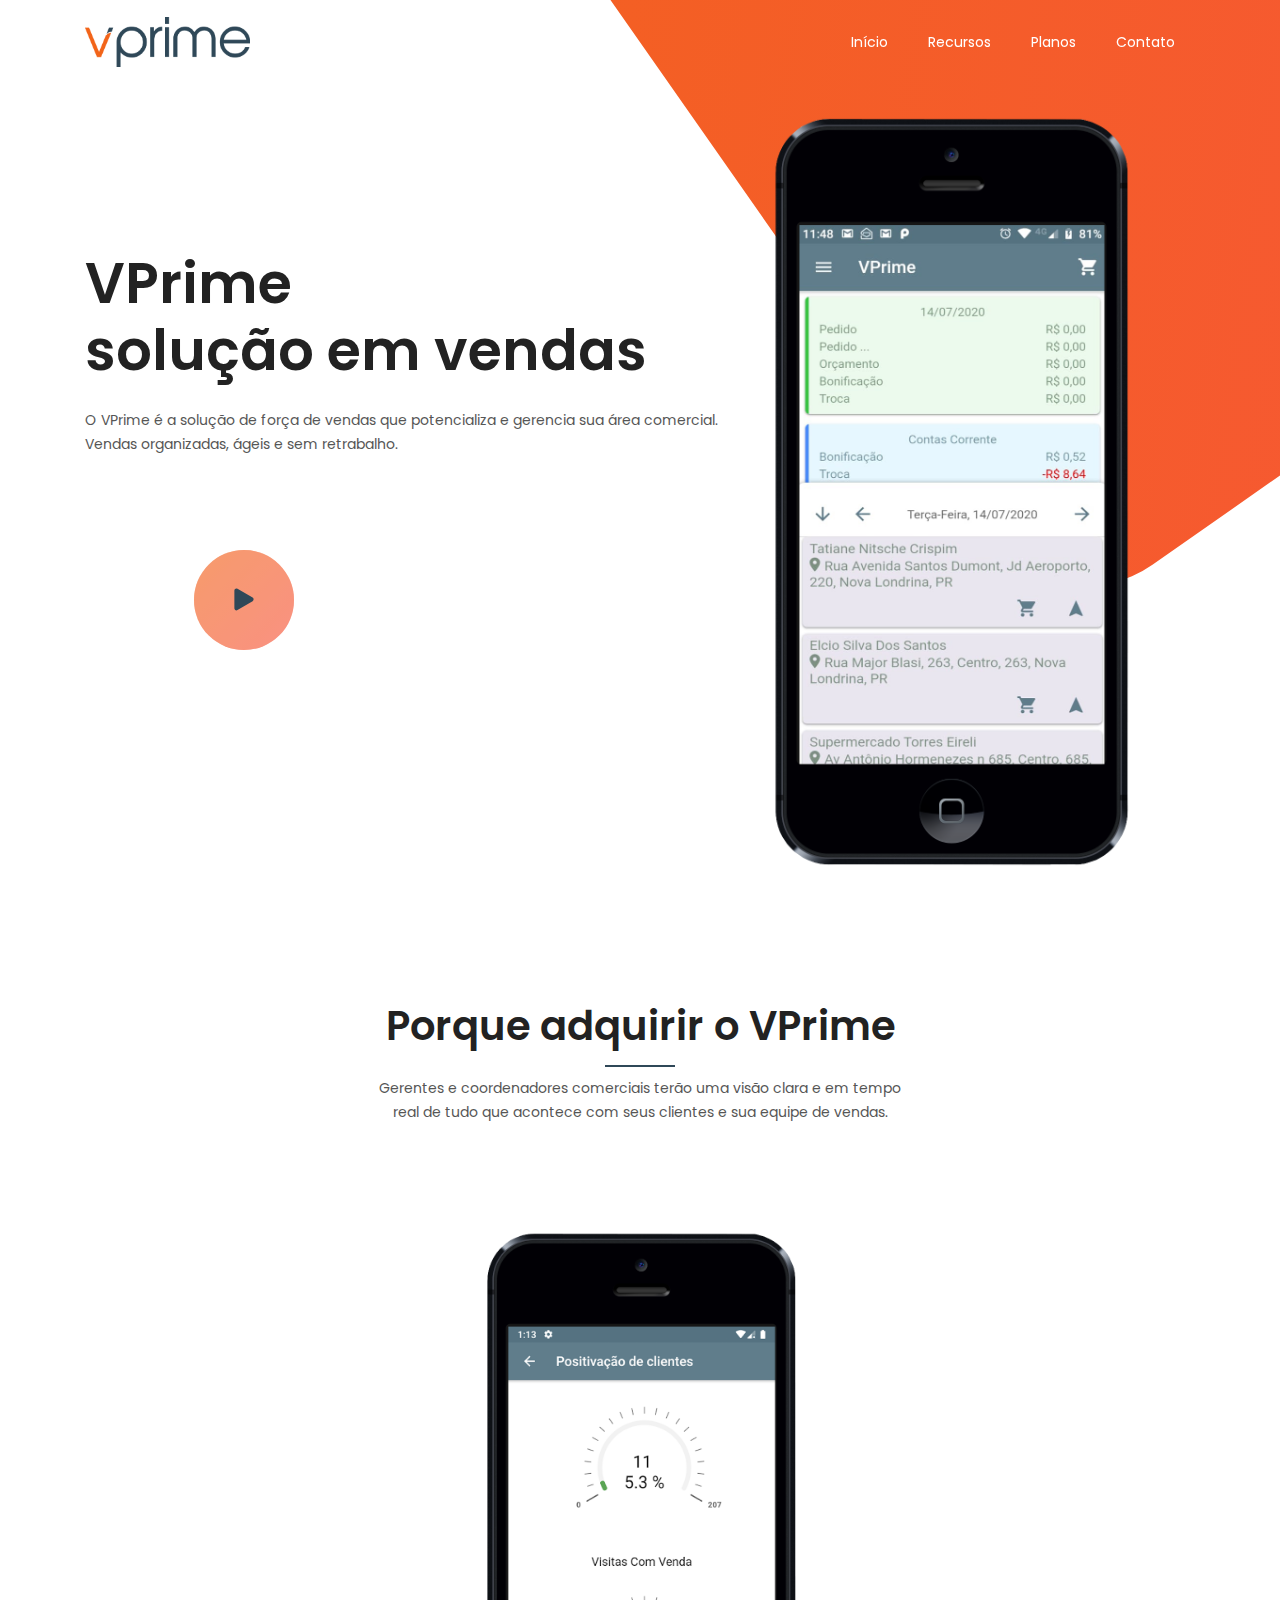
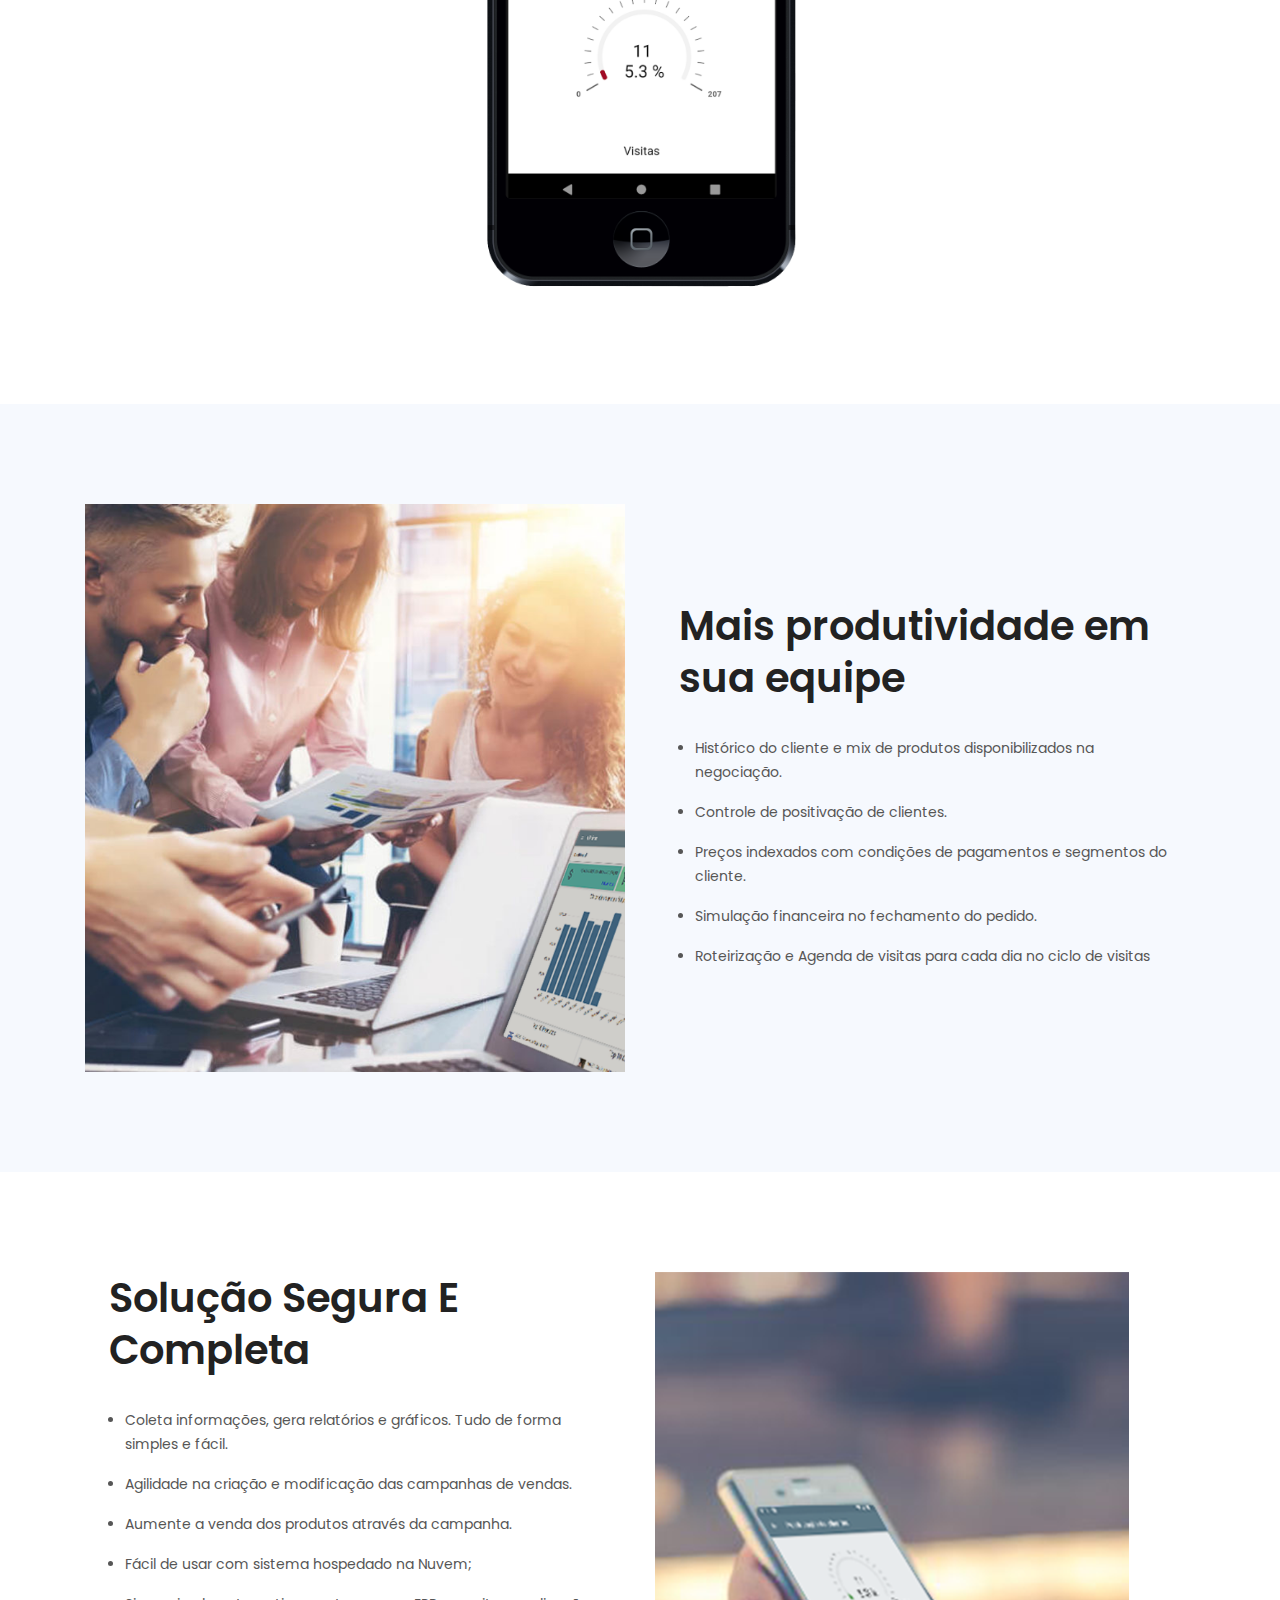
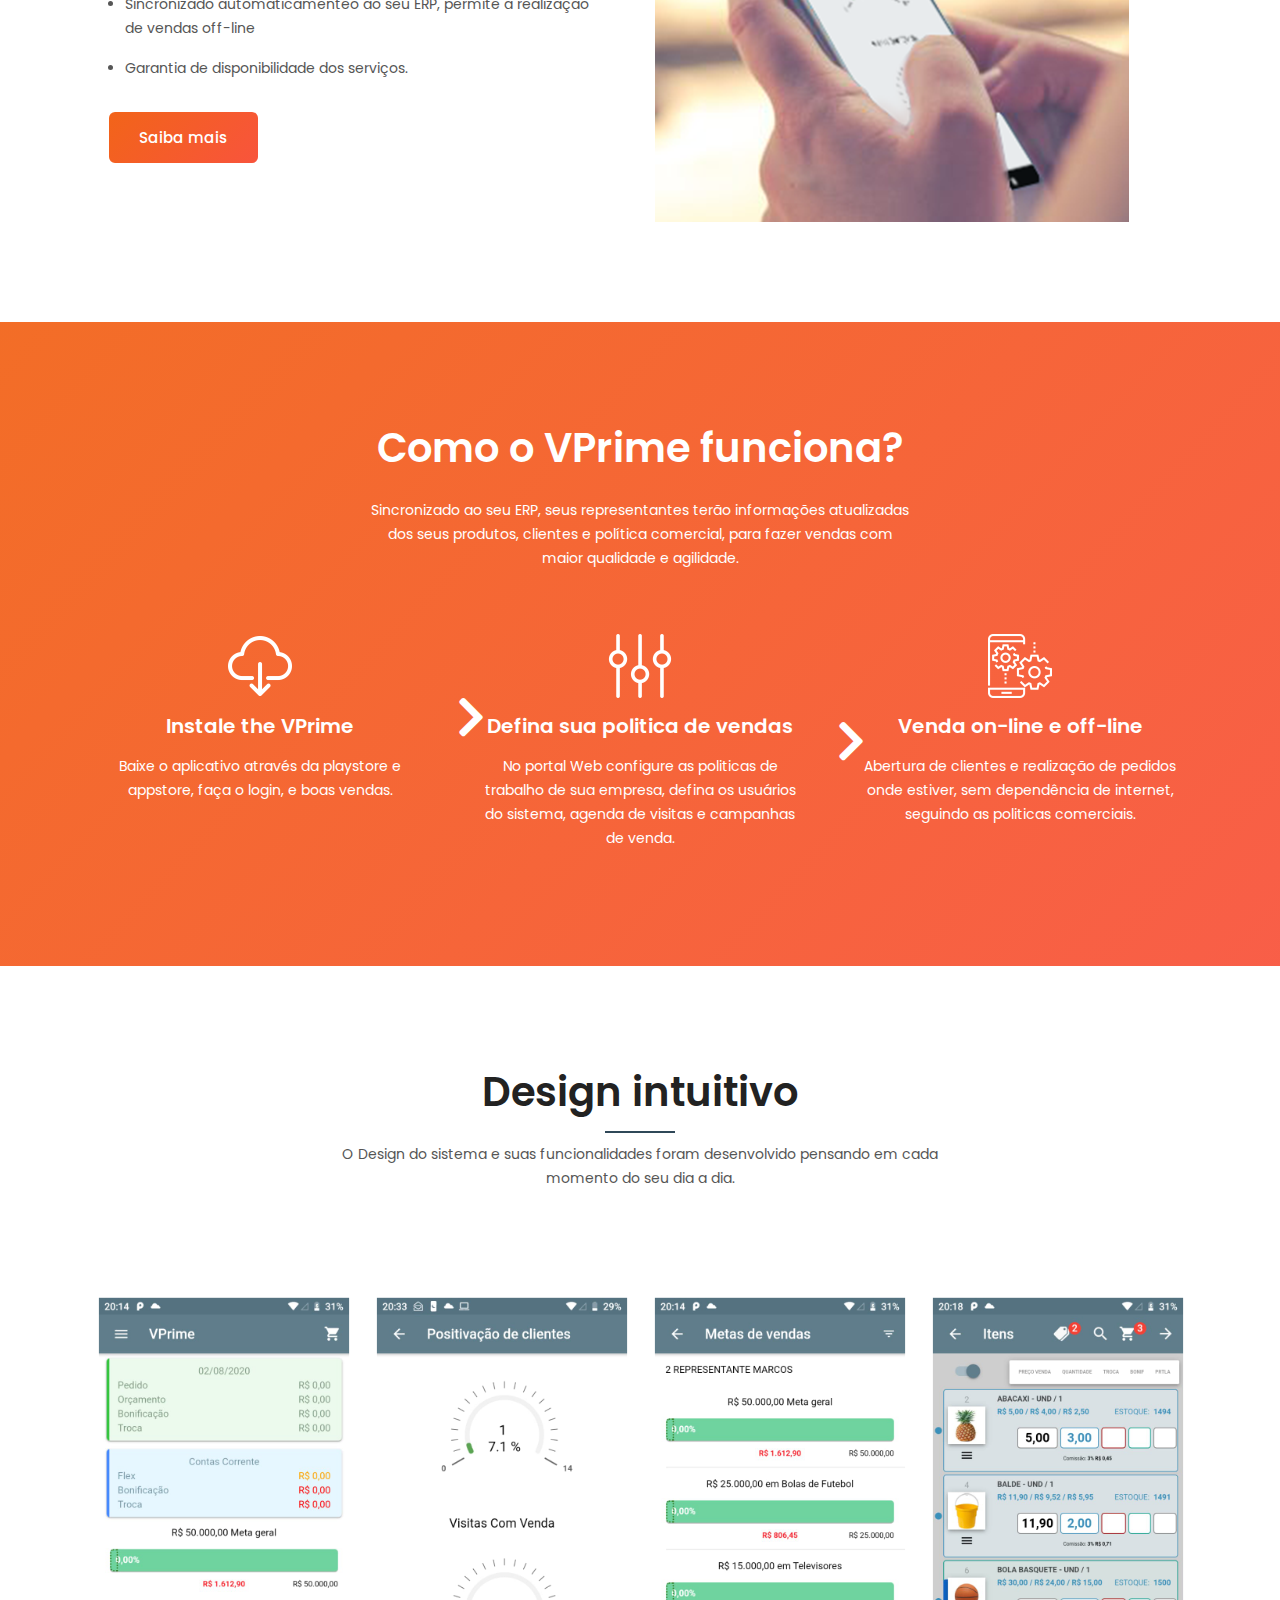
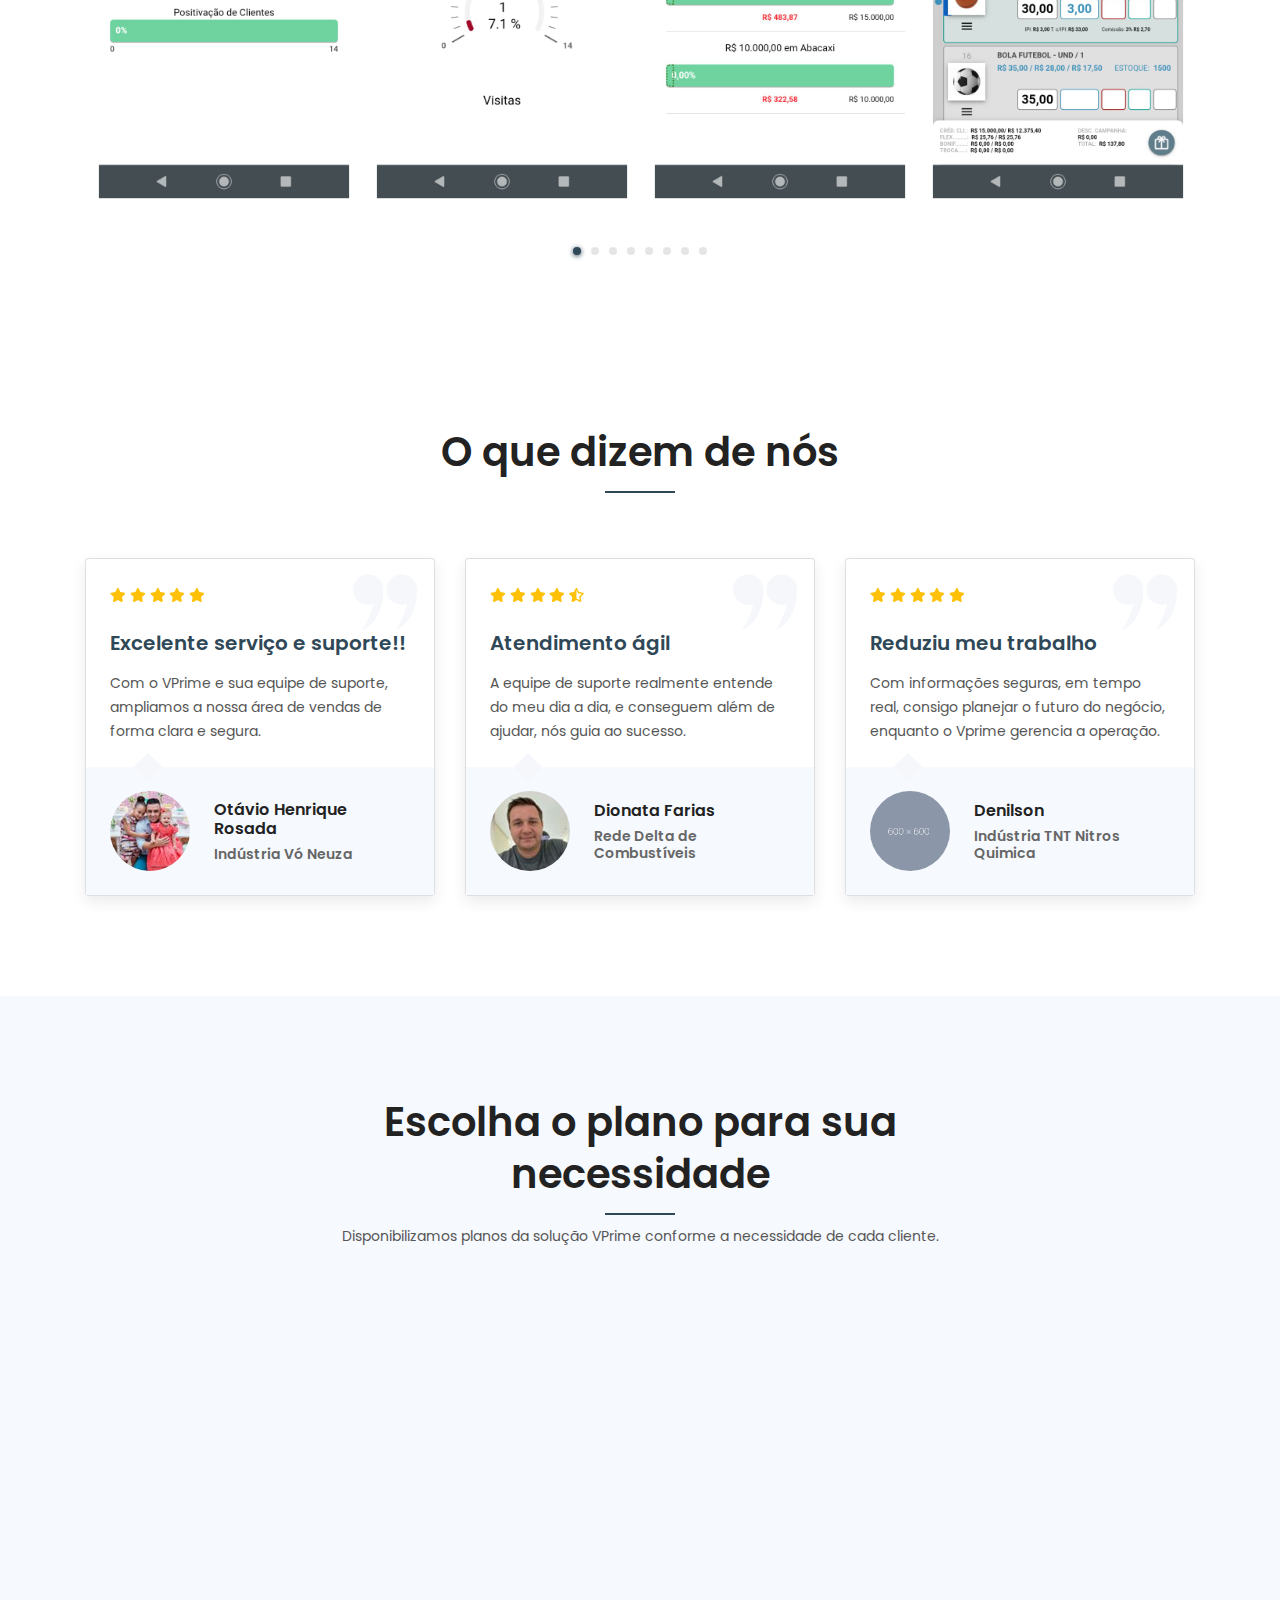
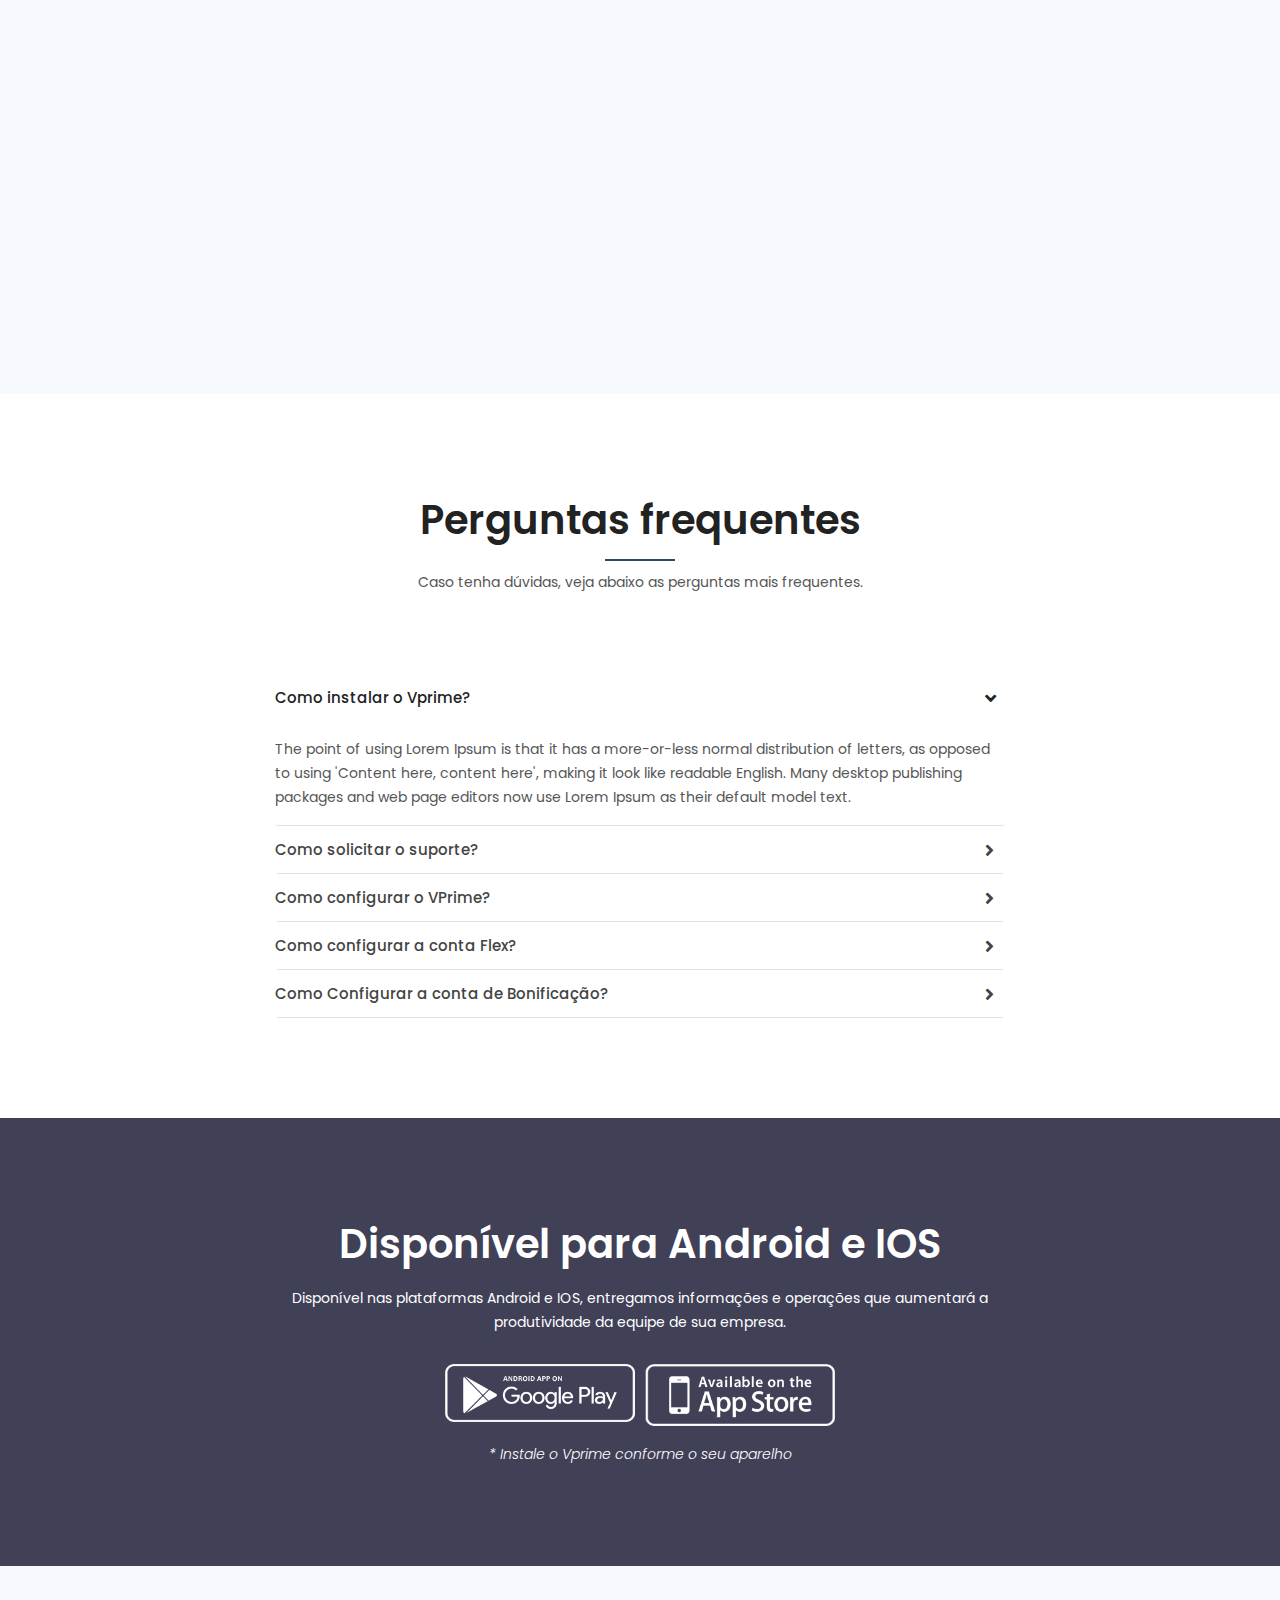
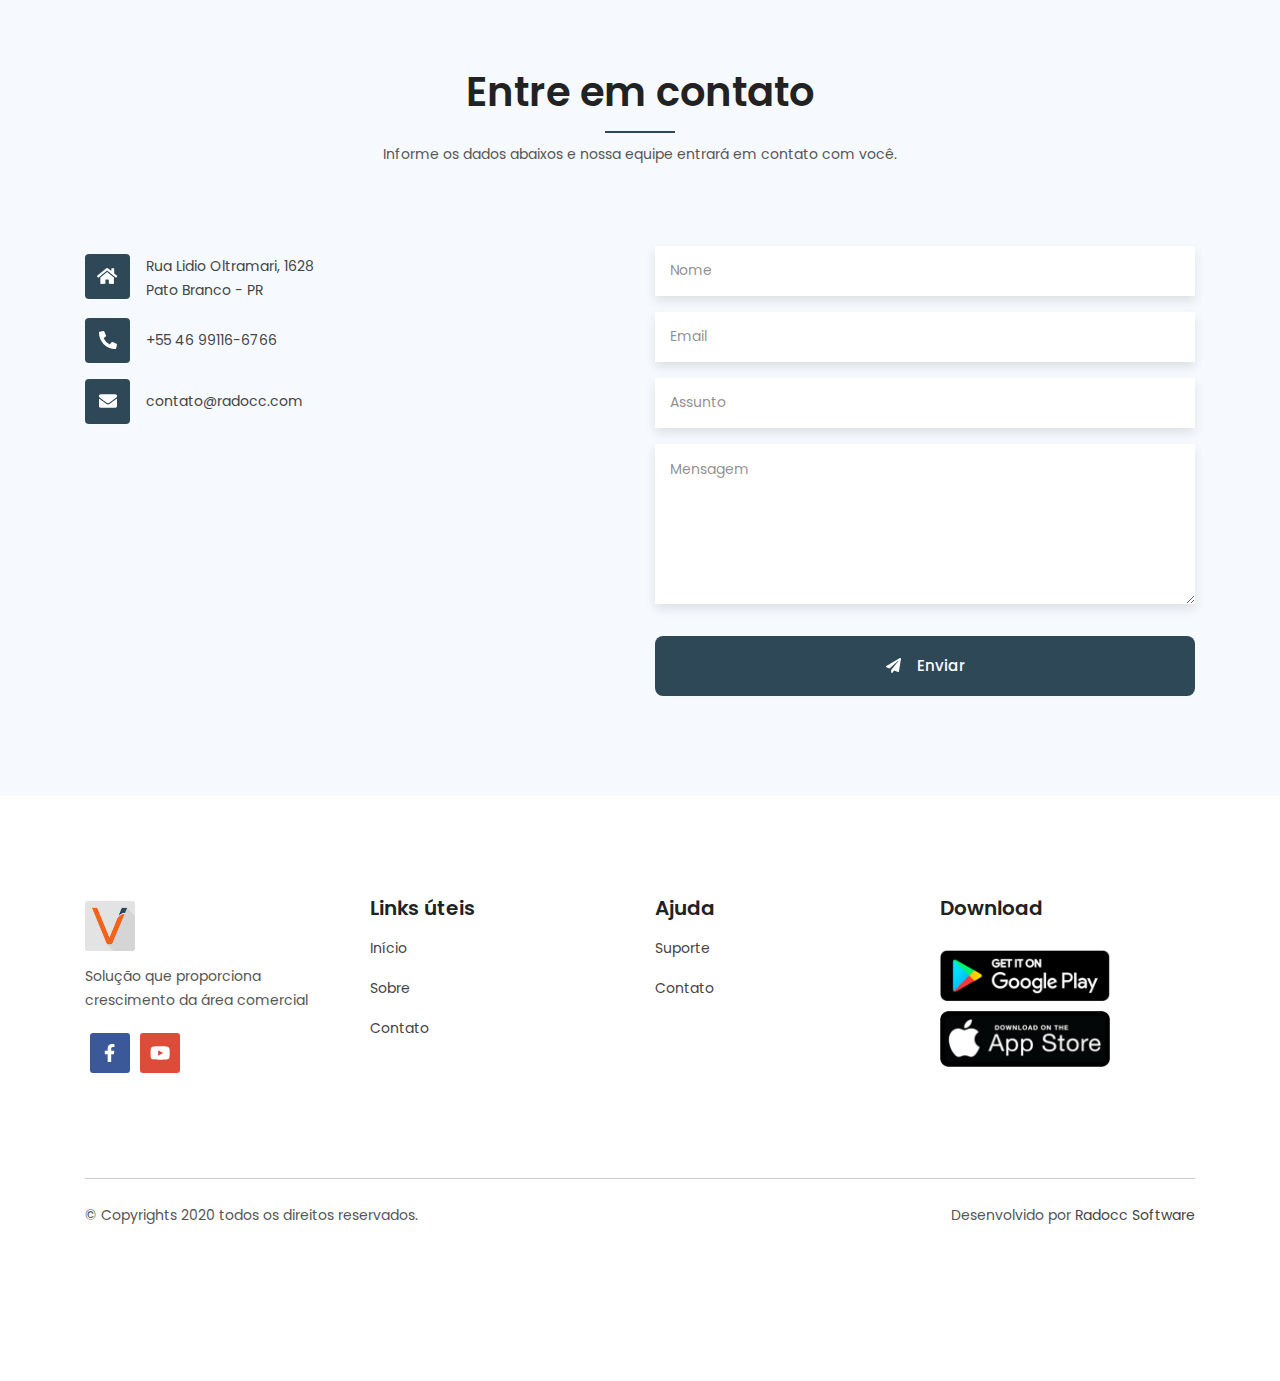
==== index.html @ 3f5df479 "icons e logo" ====
<!doctype html>
<html class="no-js" lang="en">

<head>
    <meta charset="UTF-8">
    <meta name="description" content="">
    <meta http-equiv="X-UA-Compatible" content="IE=edge">
    <meta name="viewport" content="width=device-width, initial-scale=1, shrink-to-fit=no">
    <!-- The above 4 meta tags *must* come first in the head; any other head content must come *after* these tags -->

    <!-- Title  -->
    <title>Radocc | VPrime</title>

    <!-- Favicon  -->
    <link rel="icon" href="assets/img/favicon.webp">

    <!-- ***** All CSS Files ***** -->

    <!-- Style css -->
    <link rel="stylesheet" href="assets/css/style.css">

    <!-- Responsive css -->
    <link rel="stylesheet" href="assets/css/responsive.css">

</head>

<body class="homepage-2">
    <!--====== Preloader Area Start ======-->
    <div class="preloader-main">
        <div class="preloader-wapper">
            <svg class="preloader" xmlns="http://www.w3.org/2000/svg" version="1.1" width="600" height="200">
                <defs>
                    <filter id="goo" x="-40%" y="-40%" height="200%" width="400%">
                        <feGaussianBlur in="SourceGraphic" stdDeviation="10" result="blur" />
                        <feColorMatrix in="blur" mode="matrix" values="1 0 0 0 0  0 1 0 0 0  0 0 1 0 0  0 0 0 19 -8" result="goo" />
                    </filter>
                </defs>
                <g filter="url(#goo)">
                    <circle class="dot" cx="50" cy="50" r="25" fill="#8731E8" />
                    <circle class="dot" cx="50" cy="50" r="25" fill="#8731E8" />
                </g>
            </svg>
            <div>
                <div class="loader-section section-left"></div>
                <div class="loader-section section-right"></div>
            </div>
        </div>
    </div>

    <!--====== Scroll To Top Area Start ======-->
    <div id="scrollUp" title="Scroll To Top">
        <i class="fas fa-arrow-up"></i>
    </div>
    <!--====== Scroll To Top Area End ======-->

    <div class="main">
        <!-- ***** Header Start ***** -->
        <header class="navbar navbar-sticky navbar-expand-lg navbar-dark">
            <div class="container position-relative">
                <a class="navbar-brand" href="index.html">
                    <img class="navbar-brand-regular mini-logo" src="assets/img/logo/logo-vprime.webp" alt="brand-logo">
                    <img class="navbar-brand-sticky mini-logo" src="assets/img/logo/logo-vprime.webp" alt="sticky brand-logo">
                </a>
                <button class="navbar-toggler d-lg-none" type="button" data-toggle="navbarToggler" aria-label="Toggle navigation">
                    <span class="navbar-toggler-icon"></span>
                </button>

                <div class="navbar-inner">
                    <!--  Mobile Menu Toggler -->
                    <button class="navbar-toggler d-lg-none" type="button" data-toggle="navbarToggler" aria-label="Toggle navigation">
                        <span class="navbar-toggler-icon"></span>
                    </button>
                    <nav>
                        <ul class="navbar-nav" id="navbar-nav">
                            <li class="nav-item ">
                                <a class="nav-link " href="javascript:;" id="navbarDropdownMenuLink" data-toggle="dropdown" aria-haspopup="true" aria-expanded="false">
                                    Início
                                </a>
                                 <!-- <ul class="dropdown-menu" aria-labelledby="navbarDropdownMenuLink"> 
                                    <li>
                                        <a class="dropdown-item" href="index.html">Planos</a>
                                    </li>
                                    <li>
                                        <a class="dropdown-item" href="#features">Benefícios</a>
                                    </li> 
                                    <li>
                                        <a class="dropdown-item" href="index-3.html">Perguntas Frequentes</a>
                                    </li>
                                    <li>
                                        <a class="dropdown-item" href="#contact">Contato</a>
                                    </li> 
                                    <li>
                                        <a class="dropdown-item" href="index-5.html">Homepage-5</a>
                                    </li>
                                    <li>
                                        <a class="dropdown-item" href="index-6.html">Homepage-6</a>
                                    </li> 
                                </ul> -->
                            </li>
                            <li class="nav-item">
                                <a class="nav-link scroll" href="#features">Recursos</a>
                            </li>
                            <!-- <li class="nav-item dropdown">
                                <a class="nav-link dropdown-toggle" href="javascript:;" id="navbarDropdownMenuLink" data-toggle="dropdown" aria-haspopup="true" aria-expanded="false">
                                    Pages
                                </a>
                                <ul class="dropdown-menu" aria-labelledby="navbarDropdownMenuLink">
                                    <li class="dropdown-submenu"><a class="dropdown-item dropdown-toggle" href="javascript:;">Blog Pages</a>
                                        <ul class="dropdown-menu">
                                            <li>
                                                <a class="dropdown-item" href="blog-two-column.html">Blog- 2 Column</a>
                                            </li>
                                            <li>
                                                <a class="dropdown-item" href="blog-three-column.html">Blog- 3 Column</a>
                                            </li>
                                            <li>
                                                <a class="dropdown-item" href="blog-left-sidebar.html">Blog- Left Sidebar</a>
                                            </li>
                                            <li>
                                                <a class="dropdown-item" href="blog-right-sidebar.html">Blog- Right Sidebar</a>
                                            </li>
                                        </ul>
                                    </li>
                                    <li class="dropdown-submenu"><a class="dropdown-item dropdown-toggle" href="javascript:;">Blog Details</a>
                                        <ul class="dropdown-menu">
                                            <li>
                                                <a class="dropdown-item" href="blog-details-left-sidebar.html">Blog Details- Left Sidebar</a>
                                            </li>
                                            <li>
                                                <a class="dropdown-item" href="blog-details-right-sidebar.html">Blog Details- Right Sidebar</a>
                                            </li>
                                        </ul>
                                    </li>
                                    <li>
                                        <a class="dropdown-item" href="reviews.html">Reviews</a>
                                    </li>
                                    <li>
                                        <a class="dropdown-item" href="faq.html">FAQ</a>
                                    </li>
                                    <li>
                                        <a class="dropdown-item" href="contact.html">Contact</a>
                                    </li>
                                    <li>
                                        <a class="dropdown-item disabled" href="#">More Coming Soon</a>
                                    </li>
                                </ul>
                            </li> -->
                            <li class="nav-item">
                                <a class="nav-link scroll" href="#pricing">Planos</a>
                            </li>
                            <li class="nav-item">
                                <a class="nav-link scroll" href="#contact">Contato</a>
                            </li>
                        </ul>
                    </nav>
                </div>
            </div>
        </header>
        <!-- ***** Header End ***** -->

        <!-- ***** Welcome Area Start ***** -->
        <section id="home" class="section welcome-area bg-inherit h-100vh overflow-hidden">
            <div class="shapes-container">
                <div class="bg-shape"></div>
            </div>
            <div class="container h-100">
                <div class="row align-items-center h-100">
                    <!-- Welcome Intro Start -->
                    <div class="col-12 col-md-7">
                        <div class="welcome-intro">
                            <h1>VPrime<br>solução em vendas</h1>
                            <p class="my-4">
                                O VPrime é a solução de força de vendas que potencializa e gerencia sua área comercial. Vendas organizadas, ágeis e sem retrabalho.    
                            </p>
                            <div class="col-12 col-md-5 col-lg-6">
                                <!-- Welcome Thumb -->
                                <div class="welcome-thumb text-center mx-auto">
                                    <!-- Play Button -->
                                    <a class="play-btn btn" data-fancybox href="https://www.youtube.com/watch?v=hs1HoLs4SD0">
                                        <div class="btn-circle play-animation"></div>
                                        <div class="btn-circle play-animation animation-short"></div>
                                        <!-- Play Icon -->
                                        <div class="play-icon">
                                            <i class="fas fa-play"></i>
                                        </div>
                                    </a>
                                </div>
                            </div>
                        </div>
                    </div>
                    <div class="col-12 col-md-5">
                        <!-- Welcome Thumb -->
                        <div class="welcome-thumb" data-aos="fade-right" data-aos-delay="500" data-aos-duration="1000">
                            <img src="assets/img/screenshots/001_SITE_HOME.png" alt="">
                        </div>
                    </div>
                </div>
            </div>
        </section>
        <!-- ***** Welcome Area End ***** -->

        <section id="features" class="section features-area overflow-hidden ptb_100">
            <div class="container">
                <div class="row justify-content-center">
                    <div class="col-12 col-md-10 col-lg-6">
                        <!-- Section Heading -->
                        <div class="section-heading text-center">
                            <h2>Porque adquirir o VPrime</h2>
                            <p class="d-none d-sm-block mt-4">
                                Gerentes e coordenadores comerciais terão uma visão clara e em tempo real de tudo que acontece com seus clientes e sua equipe de vendas.
                            </p>
                            <p class="d-block d-sm-none mt-4">Sistema completo em gestão</p>
                        </div>
                    </div>
                </div>
                <div class="row align-items-center">
                    <div class="col-12 col-md-6 col-lg-4">
                        <!-- Features Item -->
                        <ul class="features-item">
                            <li>
                                <!-- Image Box -->
                                <div class="image-box media px-1 py-3 py-md-4 wow fadeInLeft" data-aos-duration="2s" data-wow-delay="0.3s">
                                    <!-- Featured Image -->
                                    <div class="featured-img mr-3">
                                        <img class="avatar-sm" src="assets/img/icon/featured-img/location.png" alt="">
                                    </div>
                                    <!-- Icon Text -->
                                    <div class="icon-text media-body align-self-center align-self-md-start">
                                        <h3 class="mb-2">Mapeamento de Vendas</h3>
                                        <p>
                                            Faz o mapeamento de cada operação de venda realizada e disponibiliza ao vendedor e supervisores uma visão em mapa seguindo a hierarquia de supervisores
                                        </p>
                                    </div>
                                </div>
                            </li>
                            <li>
                                <!-- Image Box -->
                                <div class="image-box media px-1 py-3 py-md-4 wow fadeInLeft" data-aos-duration="2s" data-wow-delay="0.6s">
                                    <!-- Featured Image -->
                                    <div class="featured-img mr-3">
                                        <img class="avatar-sm" src="assets/img/icon/featured-img/calendar.png" alt="">
                                    </div>
                                    <!-- Icon Text -->
                                    <div class="icon-text media-body align-self-center align-self-md-start">
                                        <h3 class="mb-2">Agenda de Visitas</h3>
                                        <p>
                                            Permite mapear e definir rotas de visitas por dia para cada vendedor, de forma a reduzir custos e maximizar a produtividade da equipe.
                                        </p>
                                    </div>
                                </div>
                            </li>
                            <li>
                                <!-- Image Box -->
                                <div class="image-box media px-1 py-3 py-md-4 wow fadeInLeft" data-aos-duration="2s" data-wow-delay="0.9s">
                                    <!-- Featured Image -->
                                    <div class="featured-img mr-3">
                                        <img class="avatar-sm" src="assets/img/icon/featured-img/lock.png" alt="">
                                    </div>
                                    <!-- Icon Text -->
                                    <div class="icon-text media-body align-self-center align-self-md-start">
                                        <h3 class="mb-2">Segurança </h3>
                                        <p>Disponível em cloud, o sistema fica disponível 24 horas por dia, 7 dias por semana.</p>
                                    </div>
                                </div>
                            </li>
                        </ul>
                    </div>
                    <div class="col-12 col-lg-4 d-none d-lg-block">
                        <!-- Featutes Thumb -->
                        <div class="features-thumb text-center">
                            <img src="assets/img/screenshots/002_tela_vprime.png" alt="">
                        </div>
                    </div>
                    <div class="col-12 col-md-6 col-lg-4">
                        <!-- Features Item -->
                        <ul class="features-item">
                            <li>
                                <!-- Image Box -->
                                <div class="image-box media px-1 py-3 py-md-4 wow fadeInRight" data-aos-duration="2s" data-wow-delay="0.3s">
                                    <!-- Featured Image -->
                                    <div class="featured-img mr-3">
                                        <img class="avatar-sm" src="assets/img/icon/featured-img/support.png" alt="">
                                    </div>
                                    <!-- Icon Text -->
                                    <div class="icon-text media-body align-self-center align-self-md-start">
                                        <h3 class="mb-2">Customizado</h3>
                                        <p>Configure o sistema de acordo com as politicas comerciais de sua empresa.</p>
                                    </div>
                                </div>
                            </li>
                            <li>
                                <!-- Image Box -->
                                <div class="image-box media px-1 py-3 py-md-4 wow fadeInRight" data-aos-duration="2s" data-wow-delay="0.6s">
                                    <!-- Featured Image -->
                                    <div class="featured-img mr-3">
                                        <img class="avatar-sm" src="assets/img/icon/featured-img/rocket.png" alt="">
                                    </div>
                                    <!-- Icon Text -->
                                    <div class="icon-text media-body align-self-center align-self-md-start">
                                        <h3 class="mb-2">Campanhas de Vendas</h3>
                                        <p>
                                            Defina em cada campanha de venda as regras e benefícios para que o vendedor não perca nenhuma oportunidade.
                                        </p>
                                    </div>
                                </div>
                            </li>
                            <li>
                                <!-- Image Box -->
                                <div class="image-box media px-1 py-3 py-md-4 wow fadeInRight" data-aos-duration="2s" data-wow-delay="0.9s">
                                    <!-- Featured Image -->
                                    <div class="featured-img mr-3">
                                        <img class="avatar-sm" src="assets/img/icon/featured-img/target.png" alt="">
                                    </div>
                                    <!-- Icon Text -->
                                    <div class="icon-text media-body align-self-center align-self-md-start">
                                        <h3 class="mb-2">Metas</h3>
                                        <p>
                                            Estabeleça as metas e deixe o sistema realizar o controle e apontamento dos integrantes da equipe seguindo a hierarquia de supervisores. 
                                        </p>
                                    </div>
                                </div>
                            </li>
                        </ul>
                    </div>
                </div>
            </div>
        </section>
        <!-- ***** Features Area End ***** -->

        <!-- ***** Discover Area Start ***** -->
        <section class="section discover-area bg-gray overflow-hidden ptb_100">
            <div class="container">
                <div class="row justify-content-between align-items-center">
                    <div class="col-12 col-lg-6 order-2 order-lg-1">
                        <!-- Discover Thumb -->
                        <div class="service-thumb discover-thumb mx-auto">
                            <img src="assets/img/discover/001_EQUIPE.png" alt="">
                        </div>
                    </div>
                    <div class="col-12 col-lg-6 order-1 order-lg-2">
                        <!-- Discover Text -->
                        <div class="discover-text pt-4 pt-lg-0 px-0 px-lg-4">
                            <h2 class="pb-4">Mais produtividade em sua equipe</h2>
                            <!-- Service List -->
                            <ul class="service-list style-two">
                                <!-- Single Service -->
                                <li class="single-service py-2">
                                    <div class="service-text">
                                        <p>Histórico do cliente e mix de produtos disponibilizados na negociação.</p>
                                    </div>
                                </li>
                                <li class="single-service py-2">
                                    <div class="service-text">
                                        <p>Controle de positivação de clientes.</p>
                                    </div>
                                </li>
                                <!-- Single Service -->
                                <li class="single-service py-2">
                                    <div class="service-text">
                                        <p>Preços indexados com condições de pagamentos e segmentos do cliente.</p>
                                    </div>
                                </li>
                                <!-- Single Service -->
                                <li class="single-service py-2">
                                    <div class="service-text">
                                        <p>Simulação financeira no fechamento do pedido.</p>
                                    </div>
                                </li>
                                <!-- Single Service -->
                                <li class="single-service py-2">
                                    <div class="service-text">
                                        <p>
                                            Roteirização e Agenda de visitas para cada dia no ciclo de visitas
                                        </p>
                                    </div>
                                </li>
                            </ul>
                        </div>
                    </div>
                </div>
            </div>
        </section>
        <!-- ***** Discover Area End ***** -->

         <!-- ***** Service Area Start ***** -->
         <section class="section service-area bg-inherit overflow-hidden ptb_100">
            <div class="container">
                <div class="row justify-content-between">
                    <div class="col-12 col-lg-6 order-2 order-lg-1">
                        <!-- Service Text -->
                        <div class="service-text pt-4 pt-lg-0 px-0 px-lg-4">
                            <h2 class="text-capitalize mb-4">Solução segura e completa</h2>
                            <!-- Service List -->
                            <ul class="service-list style-two">
                                <!-- Single Service -->
                                <li class="single-service py-2">
                                    <div class="service-text">
                                        <p>Coleta informações, gera relatórios e gráficos. Tudo de forma simples e fácil.
                                    </div>
                                </li>
                                <!-- Single Service -->
                                <li class="single-service py-2">
                                    <div class="service-text">
                                        <p>
                                            Agilidade na criação e modificação das campanhas de vendas.
                                        </p>
                                    </div>
                                </li>
                                <!-- Single Service -->
                                <li class="single-service py-2">
                                    <div class="service-text">
                                        <p>
                                            Aumente a venda dos produtos através da campanha.    
                                        </p>
                                    </div>
                                </li>
                                <!-- Single Service -->
                                <li class="single-service py-2">
                                    <div class="service-text">
                                        <p>
                                            Fácil de usar com sistema hospedado na Nuvem;
                                        </p>
                                    </div>
                                </li>
                                <li class="single-service py-2">
                                    <div class="service-text">
                                        <p>
                                            Sincronizado automaticamenteo ao seu ERP, permite a realização de vendas off-line
                                        </p>
                                    </div>
                                </li>
                                <li class="single-service py-2">
                                    <div class="service-text">
                                        <p>
                                            Garantia de disponibilidade dos serviços.
                                        </p>
                                    </div>
                                </li>
                            </ul>
                            <a href="https://api.whatsapp.com/send?phone=5546991166766&text=&source=&data=" target="_blank" class="btn btn-bordered mt-4">Saiba mais</a>
                        </div>
                    </div>
                    <div class="col-12 col-lg-6 order-1 order-lg-2 d-none d-md-block">
                        <!-- Service Thumb -->
                        <div class="service-thumb mx-auto">
                            <img src="assets/img/screenshots/solucao.png" alt="">
                        </div>
                    </div>
                </div>
            </div>
        </section>
        <!-- ***** Service Area End ***** -->

        <!-- ***** Work Area Start ***** -->
        <section class="section work-area bg-overlay overflow-hidden ptb_100">
            <div class="container">
                <div class="row justify-content-center">
                    <div class="col-12 col-lg-6">
                        <!-- Work Content -->
                        <div class="work-content text-center">
                            <h2 class="text-white">Como o VPrime funciona?</h2>
                            <p class="text-white my-3 mt-sm-4 mb-sm-5">
                                Sincronizado ao seu ERP, seus representantes terão informações atualizadas dos seus produtos, clientes e política comercial, para fazer vendas com maior qualidade e agilidade. 
                            </p>
                        </div>
                    </div>
                </div>
                <div class="row">
                    <div class="col-12 col-md-4">
                        <!-- Single Work -->
                        <div class="single-work text-center p-3">
                            <!-- Work Icon -->
                            <div class="work-icon">
                                <img class="avatar-md" src="assets/img/icon/work/download.png" alt="">
                            </div>
                            <h3 class="text-white py-3">Instale the VPrime</h3>
                            <p class="text-white">Baixe o aplicativo através da playstore e appstore, faça o login, e boas vendas.</p>
                        </div>
                    </div>
                    <div class="col-12 col-md-4">
                        <!-- Single Work -->
                        <div class="single-work text-center p-3">
                            <!-- Work Icon -->
                            <div class="work-icon">
                                <img class="avatar-md" src="assets/img/icon/work/settings.png" alt="">
                            </div>
                            <h3 class="text-white py-3">Defina sua politica de vendas</h3>
                            <p class="text-white">No portal Web configure as politicas de trabalho de sua empresa, defina os usuários do sistema, agenda de visitas e campanhas de venda.</p>
                        </div>
                    </div>
                    <div class="col-12 col-md-4">
                        <!-- Single Work -->
                        <div class="single-work text-center p-3">
                            <!-- Work Icon -->
                            <div class="work-icon">
                                <img class="avatar-md" src="assets/img/icon/work/app.png" alt="">
                            </div>
                            <h3 class="text-white py-3">Venda on-line e off-line</h3>
                            <p class="text-white">Abertura de clientes e realização de pedidos onde estiver, sem dependência de internet, seguindo as politicas comerciais.</p>
                        </div>
                    </div>
                </div>
            </div>
        </section>
        <!-- ***** Work Area End ***** -->

        <!-- ***** Screenshots Area Start ***** -->
        <section id="screenshots" class="section screenshots-area ptb_100">
            <div class="container">
                <div class="row justify-content-center">
                    <div class="col-12 col-md-10 col-lg-7">
                        <!-- Section Heading -->
                        <div class="section-heading text-center">
                            <h2 class="">Design intuitivo</h2>
                            <p class="d-none d-sm-block mt-4">O Design do sistema e suas funcionalidades foram desenvolvido pensando em cada momento do seu dia a dia.</p>
                            <p class="d-block d-sm-none mt-4">O Design do sistema e suas funcionalidades foram desenvolvido pensando em cada momento do seu dia a dia.</p>
                        </div>
                    </div>
                </div>
                <div class="row">
                    <div class="col-12">
                        <!-- App Screenshot Slider Area -->
                        <div class="app-screenshots">
                            <div class="single-screenshot">
                                <img src="assets/img/screenshots/home.jpeg" alt="">
                            </div>
                            <!-- Single Screenshot Item -->
                            <div class="single-screenshot">
                                <img src="assets/img/screenshots/positivacao.jpeg" alt="">
                            </div>
                            <div class="single-screenshot">
                                <img src="assets/img/screenshots/meta.jpeg" alt="">
                            </div>
                            <div class="single-screenshot">
                                <img src="assets/img/screenshots/produtos.jpeg" alt="">
                            </div>
                            <div class="single-screenshot">
                                <img src="assets/img/screenshots/sugerir.jpeg" alt="">
                            </div>
                            <div class="single-screenshot">
                                <img src="assets/img/screenshots/campanha.jpeg" alt="">
                            </div>
                            <div class="single-screenshot">
                                <img src="assets/img/screenshots/impressao.jpeg" alt="">
                            </div>
                            <div class="single-screenshot">
                                <img src="assets/img/screenshots/faturamento.webp" alt="">
                            </div>
                        </div>
                    </div>
                </div>
            </div>
        </section>
        <!-- ***** Screenshots Area End ***** -->

        <!-- ***** Review Area Start ***** -->
        <section id="review" class="review-area ptb_100">
            <div class="container">
                <div class="row justify-content-center">
                    <div class="col-12 col-md-10 col-lg-8">
                        <!-- Section Heading -->
                        <div class="section-heading text-center">
                            <h2 class="">O que dizem de nós</h2>
                            <p class="d-none d-sm-block mt-4">
                            </p>
                            <p class="d-block d-sm-none mt-4">
                                
                            </p>
                        </div>
                    </div>
                </div>
                <div class="row">
                    <div class="col-12 col-md-6 col-lg-4 res-margin">
                        <!-- Single Review -->
                        <div class="single-review card">
                            <!-- Card Top -->
                            <div class="card-top p-4">
                                <div class="review-icon">
                                    <i class="fas fa-star text-warning"></i>
                                    <i class="fas fa-star text-warning"></i>
                                    <i class="fas fa-star text-warning"></i>
                                    <i class="fas fa-star text-warning"></i>
                                    <i class="fas fa-star text-warning"></i>
                                </div>
                                <h4 class="text-primary mt-4 mb-3">Excelente serviço e suporte!!</h4>
                                <!-- Review Text -->
                                <div class="review-text">
                                    <p>Com o VPrime e sua equipe de suporte, ampliamos a nossa área de vendas de forma clara e segura.</p>
                                </div>
                                <!-- Quotation Icon -->
                                <div class="quot-icon">
                                    <img class="avatar-md" src="assets/img/icon/quote.png" alt="">
                                </div>
                            </div>
                            <!-- Reviewer -->
                            <div class="reviewer media bg-gray p-4">
                                <!-- Reviewer Thumb -->
                                <div class="reviewer-thumb">
                                    <img class="avatar-lg radius-100" src="assets/img/avatar/otavio.jpg" alt="">
                                </div>
                                <!-- Reviewer Media -->
                                <div class="reviewer-meta media-body align-self-center ml-4">
                                    <h5 class="reviewer-name color-primary mb-2">Otávio Henrique Rosada</h5>
                                    <h6 class="text-secondary fw-6">Indústria Vó Neuza</h6>
                                </div>
                            </div>
                        </div>
                    </div>
                    <div class="col-12 col-md-6 col-lg-4 res-margin">
                        <!-- Single Review -->
                        <div class="single-review card">
                            <!-- Card Top -->
                            <div class="card-top p-4">
                                <div class="review-icon">
                                    <i class="fas fa-star text-warning"></i>
                                    <i class="fas fa-star text-warning"></i>
                                    <i class="fas fa-star text-warning"></i>
                                    <i class="fas fa-star text-warning"></i>
                                    <i class="fas fa-star-half-alt text-warning"></i>
                                </div>
                                <h4 class="text-primary mt-4 mb-3">Atendimento ágil</h4>
                                <!-- Review Text -->
                                <div class="review-text">
                                    <p>A equipe de suporte realmente entende do meu dia a dia, e conseguem além de ajudar, nós guia ao sucesso.</p>
                                </div>
                                <!-- Quotation Icon -->
                                <div class="quot-icon">
                                    <img class="avatar-md" src="assets/img/icon/quote.png" alt="">
                                </div>
                            </div>
                            <!-- Reviewer -->
                            <div class="reviewer media bg-gray p-4">
                                <!-- Reviewer Thumb -->
                                <div class="reviewer-thumb">
                                    <img class="avatar-lg radius-100" src="assets/img/avatar/dionata.jpeg" alt="">
                                </div>
                                <!-- Reviewer Media -->
                                <div class="reviewer-meta media-body align-self-center ml-4">
                                    <h5 class="reviewer-name color-primary mb-2">Dionata Farias</h5>
                                    <h6 class="text-secondary fw-6">Rede Delta de Combustíveis</h6>
                                </div>
                            </div>
                        </div>
                    </div>
                    <div class="col-12 col-md-6 col-lg-4">
                        <!-- Single Review -->
                        <div class="single-review card">
                            <!-- Card Top -->
                            <div class="card-top p-4">
                                <div class="review-icon">
                                    <i class="fas fa-star text-warning"></i>
                                    <i class="fas fa-star text-warning"></i>
                                    <i class="fas fa-star text-warning"></i>
                                    <i class="fas fa-star text-warning"></i>
                                    <i class="fas fa-star text-warning"></i>
                                </div>
                                <h4 class="text-primary mt-4 mb-3">Reduziu meu trabalho</h4>
                                <!-- Review Text -->
                                <div class="review-text">
                                    <p>
                                        Com informações seguras, em tempo real, consigo planejar o futuro do negócio, enquanto o Vprime gerencia a operação.
                                    </p>
                                </div>
                                <!-- Quotation Icon -->
                                <div class="quot-icon">
                                    <img class="avatar-md" src="assets/img/icon/quote.png" alt="">
                                </div>
                            </div>
                            <!-- Reviewer -->
                            <div class="reviewer media bg-gray p-4">
                                <!-- Reviewer Thumb -->
                                <div class="reviewer-thumb">
                                    <img class="avatar-lg radius-100" src="assets/img/avatar/avatar-3.png" alt="">
                                </div>
                                <!-- Reviewer Media -->
                                <div class="reviewer-meta media-body align-self-center ml-4">
                                    <h5 class="reviewer-name color-primary mb-2">Denilson</h5>
                                    <h6 class="text-secondary fw-6">Indústria TNT Nitros Quimica</h6>
                                </div>
                            </div>
                        </div>
                    </div>
                </div>
            </div>
        </section>
        <!-- ***** Review Area End ***** -->

        <!-- ***** Price Plan Area Start ***** -->
        <section id="pricing" class="section price-plan-area bg-gray overflow-hidden ptb_100">
            <div class="container">
                <div class="row justify-content-center">
                    <div class="col-12 col-md-10 col-lg-7">
                        <!-- Section Heading -->
                        <div class="section-heading text-center">
                            <h2>Escolha o plano para sua necessidade</h2>
                            <p class="d-none d-sm-block mt-4">
                                Disponibilizamos planos da solução VPrime conforme a necessidade de cada cliente.    
                            </p>
                            <p class="d-block d-sm-none mt-4">
                                Disponibilizamos planos da solução VPrime conforme a necessidade de cada cliente.
                            </p>
                        </div>
                    </div>
                </div>
                <div class="row justify-content-center">
                    <div class="col-12 col-sm-10 col-lg-12">
                        <div class="row price-plan-wrapper">
                            <div class="col-12 col-md-4">
                                <!-- Single Price Plan -->
                                <div class="single-price-plan text-center p-5 wow fadeInLeft" data-aos-duration="2s" data-wow-delay="0.4s">
                                    <!-- Plan Thumb -->
                                    <div class="plan-thumb">
                                        <img class="avatar-lg" src="assets/img/pricing/basic.png" alt="">
                                    </div>
                                    <!-- Plan Title -->
                                    <div class="plan-title my-2 my-sm-3">
                                        <h3 class="text-uppercase">Starter</h3>
                                    </div>
                                    <!-- Plan Price
                                    <div class="plan-price pb-2 pb-sm-3">
                                        <h1 class="color-primary"><small class="fw-7">R$</small>35,99</h1>
                                    </div> -->
                                    <!-- Plan Description -->
                                    <div class="plan-description">
                                        <ul class="plan-features">
                                            <li class="border-top py-3">Online e Offline</li>
                                            <li class="border-top py-3">Servidor em Nuvem</li>
                                            <li class="border-top py-3">24/7 Suporte técnico</li>
                                            <li class="border-top py-3">Portal Web para gerenciamento e parametrizações</li>
                                            <li class="border-top border-bottom py-3">Realização de backup diário</li>
                                        </ul>
                                    </div>
                                    <!-- Plan Button -->
                                    <div class="plan-button">
                                        <a href="#contact" class="btn mt-4">Entrar em Contato</a>
                                    </div>
                                </div>
                            </div>
                            <div class="col-12 col-md-4">
                                <!-- Single Price Plan -->
                                <div class="single-price-plan text-center p-5 wow fadeInRight" data-aos-duration="2s" data-wow-delay="0.4s">
                                    <!-- Plan Thumb -->
                                    <div class="plan-thumb">
                                        <img class="avatar-lg" src="assets/img/pricing/premium.png" alt="">
                                    </div>
                                    <!-- Plan Title -->
                                    <div class="plan-title my-2 my-sm-3">
                                        <h3 class="text-uppercase">Business</h3>
                                    </div>
                                    <!-- Plan Price -->
                                    <!-- <div class="plan-price pb-2 pb-sm-3">
                                        <h1 class="color-primary"><small class="fw-7">R$</small>49,99</h1>
                                    </div> -->
                                    <!-- Plan Description -->
                                    <div class="plan-description">
                                        <ul class="plan-features">
                                            <li class="border-top py-3">Recursos do Starter</li>
                                            <li class="border-top py-3">Cadastros de Clientes</li>
                                            <li class="border-top py-3">Operações de pedidos, orçamentos, bonificação e troca</li>
                                            <li class="border-top py-3">Positivação de Clientes</li>
                                            <li class="border-top border-bottom py-3">Controle de Estoque</li>
                                        </ul>
                                    </div>
                                    <!-- Plan Button -->
                                    <div class="plan-button">
                                        <a href="#contact" class="btn mt-4">Entrar em contato</a>
                                    </div>
                                </div>
                            </div>
                            <div class="col-12 col-md-4">
                                <!-- Single Price Plan -->
                                <div class="single-price-plan text-center p-5 wow fadeInRight" data-aos-duration="2s" data-wow-delay="0.4s">
                                    <!-- Plan Thumb -->
                                    <div class="plan-thumb">
                                        <img class="avatar-lg" src="assets/img/pricing/premium.png" alt="">
                                    </div>
                                    <!-- Plan Title -->
                                    <div class="plan-title my-2 my-sm-3">
                                        <h3 class="text-uppercase">Enterprise</h3>
                                    </div>
                                    <!-- Plan Price -->
                                    <!-- <div class="plan-price pb-2 pb-sm-3">
                                        <h1 class="color-primary"><small class="fw-7">R$</small>79,99</h1>
                                    </div> -->
                                    <!-- Plan Description -->
                                    <div class="plan-description">
                                        <ul class="plan-features">
                                            <li class="border-top py-3">Recursos do Business</li>
                                            <li class="border-top py-3">Gestão de Conta Flex, Bonificação e Troca </li>
                                            <li class="border-top py-3">Customização de Operações</li>
                                            <li class="border-top py-3">Dashboard, Mapas de Vendas e Gráficos</li>
                                            <li class="border-top border-bottom py-3">Comissões e Metas</li>
                                        </ul>
                                    </div>
                                    <!-- Plan Button -->
                                    <div class="plan-button">
                                        <a href="#contact" class="btn mt-4">Entrar em contato</a>
                                    </div>
                                </div>
                            </div>
                        </div>
                    </div>
                </div>
            </div>
        </section>
        <!-- ***** Price Plan Area End ***** -->

        <!-- ***** FAQ Area Start ***** -->
        <section class="section faq-area ptb_100">
            <div class="container">
                <div class="row justify-content-center">
                    <div class="col-12 col-md-10 col-lg-7">
                        <!-- Section Heading -->
                        <div class="section-heading text-center">
                            <h2 class="">Perguntas frequentes</h2>
                            <p class="d-none d-sm-block mt-4">Caso tenha dúvidas, veja abaixo as perguntas mais frequentes.</p>
                            <p class="d-block d-sm-none mt-4">Caso tenha dúvidas, veja abaixo as perguntas mais frequentes.</p>
                        </div>
                    </div>
                </div>
                <div class="row justify-content-center">
                    <div class="col-12">
                        <!-- FAQ Content -->
                        <div class="faq-content">
                            <!-- sApp Accordion -->
                            <div class="accordion" id="sApp-accordion">
                                <div class="row justify-content-center">
                                    <div class="col-12 col-md-10 col-lg-8">
                                        <!-- Single Accordion Item -->
                                        <div class="card border-top-0 border-left-0 border-right-0 border-bottom">
                                            <!-- Card Header -->
                                            <div class="card-header bg-inherit border-0 p-0">
                                                <h2 class="mb-0">
                                                    <button class="btn px-0 py-3" type="button" data-toggle="collapse" data-target="#collapseOne">
                                                        Como instalar o Vprime?
                                                    </button>
                                                </h2>
                                            </div>
                                            <div id="collapseOne" class="collapse show" data-parent="#sApp-accordion">
                                                <!-- Card Body -->
                                                <div class="card-body px-0 py-3">
                                                    The point of using Lorem Ipsum is that it has a more-or-less normal distribution of letters, as opposed to using 'Content here, content here', making it look like readable English. Many desktop publishing packages and web page editors now use Lorem Ipsum as their default model text.
                                                </div>
                                            </div>
                                        </div>
                                        <!-- Single Accordion Item -->
                                        <div class="card border-top-0 border-left-0 border-right-0 border-bottom">
                                            <!-- Card Header -->
                                            <div class="card-header bg-inherit border-0 p-0">
                                                <h2 class="mb-0">
                                                    <button class="btn collapsed px-0 py-3" type="button" data-toggle="collapse" data-target="#collapseTwo">
                                                        Como solicitar o suporte?
                                                    </button>
                                                </h2>
                                            </div>
                                            <div id="collapseTwo" class="collapse" data-parent="#sApp-accordion">
                                                <!-- Card Body -->
                                                <div class="card-body px-0 py-3">
                                                    Contrary to popular belief, Lorem Ipsum is not simply random text. It has roots in a piece of classical Latin literature from 45 BC, making it over 2000 years old. Richard McClintock, a Latin professor at Hampden-Sydney College in Virginia, looked up one of the more obscure Latin words, consectetur, from a Lorem Ipsum passage, and going through the cites of the word in classical literature, discovered the undoubtable source.
                                                </div>
                                            </div>
                                        </div>
                                        <!-- Single Accordion Item -->
                                        <div class="card border-top-0 border-left-0 border-right-0 border-bottom">
                                            <!-- Card Header -->
                                            <div class="card-header bg-inherit border-0 p-0">
                                                <h2 class="mb-0">
                                                    <button class="btn collapsed px-0 py-3" type="button" data-toggle="collapse" data-target="#collapseThree">
                                                        Como configurar o VPrime?
                                                    </button>
                                                </h2>
                                            </div>
                                            <div id="collapseThree" class="collapse" data-parent="#sApp-accordion">
                                                <!-- Card Body -->
                                                <div class="card-body px-0 py-3">
                                                    It has survived not only five centuries, but also the leap into electronic typesetting, remaining essentially unchanged. It was popularised in the 1960s with the release of Letraset sheets containing Lorem Ipsum passages, and more recently with desktop publishing software like Aldus PageMaker including versions of Lorem Ipsum.
                                                </div>
                                            </div>
                                        </div>
                                        <!-- Single Accordion Item -->
                                        <div class="card border-top-0 border-left-0 border-right-0 border-bottom">
                                            <!-- Card Header -->
                                            <div class="card-header bg-inherit border-0 p-0">
                                                <h2 class="mb-0">
                                                    <button class="btn collapsed px-0 py-3" type="button" data-toggle="collapse" data-target="#collapseFour">
                                                        Como configurar a conta Flex?
                                                    </button>
                                                </h2>
                                            </div>
                                            <div id="collapseFour" class="collapse" data-parent="#sApp-accordion">
                                                <!-- Card Body -->
                                                <div class="card-body px-0 py-3">
                                                    Sed ut perspiciatis unde omnis iste natus error sit voluptatem accusantium doloremque laudantium, totam rem aperiam, eaque ipsa quae ab illo inventore veritatis et quasi architecto beatae vitae dicta sunt explicabo. Nemo enim ipsam voluptatem quia voluptas sit aspernatur aut odit aut fugit, sed quia consequuntur magni dolores eos qui ratione voluptatem sequi nesciunt.
                                                </div>
                                            </div>
                                        </div>
                                        <!-- Single Accordion Item -->
                                        <div class="card border-top-0 border-left-0 border-right-0 border-bottom">
                                            <!-- Card Header -->
                                            <div class="card-header bg-inherit border-0 p-0">
                                                <h2 class="mb-0">
                                                    <button class="btn collapsed px-0 py-3" type="button" data-toggle="collapse" data-target="#collapseFive">
                                                        Como Configurar a conta de Bonificação?
                                                    </button>
                                                </h2>
                                            </div>
                                            <div id="collapseFive" class="collapse" data-parent="#sApp-accordion">
                                                <!-- Card Body -->
                                                <div class="card-body px-0 py-3">
                                                    There are many variations of passages of Lorem Ipsum available, but the majority have suffered alteration in some form, by injected humour, or randomised words which don't look even slightly believable. If you are going to use a passage of Lorem Ipsum, you need to be sure there isn't anything embarrassing hidden in the middle of text.
                                                </div>
                                            </div>
                                        </div>
                                    </div>
                                </div>
                            </div>
                        </div>
                    </div>
                </div>
            </div>
        </section>
        <!-- ***** FAQ Area End ***** -->

       <!-- ***** Download Area Start ***** -->
       <section class="section download-area overlay-dark ptb_100">
        <div class="container">
            <div class="row justify-content-center">
                <div class="col-12 col-md-10 col-lg-8">
                    <!-- Download Text -->
                    <div class="download-text text-center">
                        <h2 class="text-white">Disponível para Android e IOS</h2>
                        <p class="text-white my-3 d-none d-sm-block">
                            Disponível nas plataformas Android e IOS, entregamos informações e operações que aumentará a produtividade da equipe de sua empresa.     
                        </p>
                        <p class="text-white my-3 d-block d-sm-none">sApp is available for all devices, consectetur adipisicing elit. Vel neque, cumque. Temporibus eligendi veniam, necessitatibus aut id labore nisi quisquam.</p>
                        <!-- Store Buttons -->
                        <div class="button-group store-buttons d-flex justify-content-center">
                            <a href="#">
                                <img src="assets/img/icon/google-play.png" alt="">
                            </a>
                            <a href="#">
                                <img src="assets/img/icon/app-store.png" alt="">
                            </a>
                        </div>
                        <span class="d-inline-block text-white fw-3 font-italic mt-3">* Instale o Vprime conforme o seu aparelho</span>
                    </div>
                </div>
            </div>
        </div>
    </section>
    <!-- ***** Download Area End ***** -->

        <!-- ***** Subscribe Area Start ***** -->
        <!-- <section class="section subscribe-area ptb_100">
            <div class="container">
                <div class="row justify-content-center">
                    <div class="col-12 col-md-10 col-lg-7">
                        <div class="subscribe-content text-center">
                            <h2>Deseja receber informações?</h2>
                            <p class="my-4">Ao se inscrever, você receberá e-mails com informações sobre vendas, promoções e formas de pagamento. </p>
                            <form class="subscribe-form">
                                <div class="form-group">
                                    <input type="email" class="form-control" id="exampleInputEmail1" aria-describedby="emailHelp" placeholder="digite seu e-mail">
                                </div>
                                <button type="submit" class="btn btn-lg btn-block">Enviar</button>
                            </form>
                        </div>
                    </div>
                </div>
            </div>
        </section> -->
        <!-- ***** Subscribe Area End ***** -->

        <!--====== Contact Area Start ======-->
        <section id="contact" class="contact-area bg-gray ptb_100">
            <div class="container">
                <div class="row justify-content-center">
                    <div class="col-12 col-md-10 col-lg-6">
                        <!-- Section Heading -->
                        <div class="section-heading text-center">
                            <h2 class="">Entre em contato</h2>
                            <p class="d-none d-sm-block mt-4">Informe os dados abaixos e nossa equipe entrará em contato com você.</p>
                            <p class="d-block d-sm-none mt-4">Informe os dados abaixos e nossa equipe entrará em contato com você.</p>
                        </div>
                    </div>
                </div>
                <div class="row justify-content-between">
                    <div class="col-12 col-md-5">
                        <!-- Contact Us -->
                        <div class="contact-us">
                            <!-- <p class="mb-3">
                                Informe seus dados ao lado, nossa equipe responderá o mais breve possível.
                            </p> -->
                            <ul>
                                <li class="py-2">
                                    <a class="media" href="#">
                                        <div class="social-icon mr-3">
                                            <i class="fas fa-home"></i>
                                        </div>
                                        <span class="media-body align-self-center">Rua Lidio Oltramari, 1628 <br> Pato Branco - PR  </span>
                                        
                                    </a>
                                </li>
                                <li class="py-2">
                                    <a class="media" href="#">
                                        <div class="social-icon mr-3">
                                            <i class="fas fa-phone-alt"></i>
                                        </div>
                                        <span class="media-body align-self-center">+55 46 99116-6766</span>
                                    </a>
                                </li>
                                <li class="py-2">
                                    <a class="media" href="#">
                                        <div class="social-icon mr-3">
                                            <i class="fas fa-envelope"></i>
                                        </div>
                                        <span class="media-body align-self-center">contato@radocc.com</span>
                                    </a>
                                </li>
                            </ul>
                        </div>
                    </div>
                    <div class="col-12 col-md-6 pt-4 pt-md-0">
                        <!-- Contact Box -->
                        <div class="contact-box text-center">
                            <!-- Contact Form -->
                            <form id="contact-form" method="POST" action="assets/php/mail.php">
                                <div class="row">
                                    <div class="col-12">
                                        <div class="form-group">
                                            <input type="text" class="form-control" name="name" placeholder="Nome" required="required">
                                        </div>
                                        <div class="form-group">
                                            <input type="email" class="form-control" name="email" placeholder="Email" required="required">
                                        </div>
                                        <div class="form-group">
                                            <input type="text" class="form-control" name="subject" placeholder="Assunto" required="required">
                                        </div>
                                    </div>
                                    <div class="col-12">
                                        <div class="form-group">
                                            <textarea class="form-control" name="message" placeholder="Mensagem" required="required"></textarea>
                                        </div>
                                    </div>
                                    <div class="col-12">
                                        <button type="submit" class="btn btn-lg btn-block mt-3"><span class="text-white pr-3"><i class="fas fa-paper-plane"></i></span>Enviar</button>
                                    </div>
                                </div>
                            </form>
                            <p class="form-message"></p>
                        </div>
                    </div>
                </div>
            </div>
        </section>
        <!--====== Contact Area End ======-->

        <!--====== Height Emulator Area Start ======-->
        <div class="height-emulator d-none d-lg-block"></div>
        <!--====== Height Emulator Area End ======-->

        <!--====== Footer Area Start ======-->
        <footer class="footer-area">
            <!-- Footer Top -->
            <div class="footer-top ptb_100">
                <div class="container">
                    <div class="row">
                        <div class="col-12 col-sm-6 col-lg-3">
                            <!-- Footer Items -->
                            <div class="footer-items">
                                <!-- Logo -->
                                <a class="navbar-brand" href="#">
                                    <img class="logo mini-logo" src="assets/img/logo/logo.webp" alt="">
                                </a>
                                <p class="mt-2 mb-3">
                                    Solução que proporciona crescimento da área comercial
                                </p>
                                <!-- Social Icons -->
                                <div class="social-icons d-flex">
                                    <a class="facebook" href="https://www.facebook.com/radocc.softwares.3">
                                        <i class="fab fa-facebook-f"></i>
                                        <i class="fab fa-facebook-f"></i>
                                    </a>
                                    <!-- <a class="twitter" href="#">
                                        <i class="fab fa-twitter"></i>
                                        <i class="fab fa-twitter"></i>
                                    </a> -->
                                    <a class="google-plus" href="https://www.youtube.com/channel/UCaB7CRS15TzJmUiWsE7BPYQ/">
                                        <i class="fab fa-youtube"></i>
                                        <i class="fab fa-youtube"></i>
                                    </a>
                                    <!-- <a class="vine" href="#">
                                        <i class="fab fa-vine"></i>
                                        <i class="fab fa-vine"></i>
                                    </a> -->
                                </div>
                            </div>
                        </div>
                        <div class="col-12 col-sm-6 col-lg-3">
                            <!-- Footer Items -->
                            <div class="footer-items">
                                <!-- Footer Title -->
                                <h3 class="footer-title mb-2">Links úteis</h3>
                                <ul>
                                    <li class="py-2"><a href="#home">Início</a></li>
                                    <li class="py-2"><a href="#features">Sobre</a></li>
                                    <!-- <li class="py-2"><a href="#">Serviços</a></li> -->
                                    <!-- <li class="py-2"><a href="#">Blog</a></li> -->
                                    <li class="py-2"><a href="#contato">Contato</a></li>
                                </ul>
                            </div>
                        </div>
                        <div class="col-12 col-sm-6 col-lg-3">
                            <!-- Footer Items -->
                            <div class="footer-items">
                                <!-- Footer Title -->
                                <h3 class="footer-title mb-2">Ajuda</h3>
                                <ul>
                                    <!-- <li class="py-2"><a href="#">FAQ</a></li> -->
                                    <!-- <li class="py-2"><a href="#">Privacy Policy</a></li> -->
                                    <li class="py-2"><a href="#contato">Suporte</a></li>
                                    <!-- <li class="py-2"><a href="#">Termos e Condições</a></li> -->
                                    <li class="py-2"><a href="#contato">Contato</a></li>
                                </ul>
                            </div>
                        </div>
                        <div class="col-12 col-sm-6 col-lg-3">
                            <!-- Footer Items -->
                            <div class="footer-items">
                                <!-- Footer Title -->
                                <h3 class="footer-title mb-2">Download</h3>
                                <!-- Store Buttons -->
                                <div class="button-group store-buttons store-black d-flex flex-wrap">
                                    <a href="https://play.google.com/store/apps/details?id=com.devionn.vprime">
                                        <img src="assets/img/icon/google-play-black.png" alt="">
                                    </a>
                                    <a href="#">
                                        <img src="assets/img/icon/app-store-black.png" alt="">
                                    </a>
                                </div>
                            </div>
                        </div>
                    </div>
                </div>
            </div>
            <!-- Footer Bottom -->
            <div class="footer-bottom">
                <div class="container">
                    <div class="row">
                        <div class="col-12">
                            <!-- Copyright Area -->
                            <div class="copyright-area d-flex flex-wrap justify-content-center justify-content-sm-between text-center py-4">
                                <!-- Copyright Left -->
                                <div class="copyright-left">&copy; Copyrights 2020 todos os direitos reservados.</div>
                                <!-- Copyright Right -->
                                <div class="copyright-right">Desenvolvido por <a href="radocc.com">Radocc Software</a></div>
                            </div>
                        </div>
                    </div>
                </div>
            </div>
        </footer>
        <!--====== Footer Area End ======--> 
    </div>


    <!-- ***** All jQuery Plugins ***** -->

    <!-- jQuery(necessary for all JavaScript plugins) -->
    <script src="assets/js/jquery/jquery-3.3.1.min.js"></script>

    <!-- Bootstrap js -->
    <script src="assets/js/bootstrap/popper.min.js"></script>
    <script src="assets/js/bootstrap/bootstrap.min.js"></script>

    <!-- Plugins js -->
    <script src="assets/js/plugins/plugins.min.js"></script>

    <!-- Active js -->
    <script src="assets/js/active.js"></script>
</body>

</html>
---- assets/css/style.css ----
/* ************************************************************
:: Template Name: sApp - App Landing Page Template
:: Template URI: http://theme-land.com/sApp
:: Template Author Name: theme_land
:: Template Author URI: hridoy1272@gmail.com
:: Version: 1.0.0
:: Created: 31 January 2020
************************************************************ 
*
*
******* :: INDEX OF CSS :: *******
:: 1.0 WEB FONTS
:: 2.0 IMPORT ALL CSS
:: 3.0 GLOBAL CSS
:: 4.0 COMMON CSS
:: 5.0 PRELOADER CSS
:: 6.0 SCROLL TO TOP AREA CSS
:: 7.0 HEADER AREA CSS
:: 8.0 WELCOME AREA CSS
    :: 8.1 WELCOME AREA HOMEPAGE-3 CSS
    :: 8.2 WELCOME AREA HOMEPAGE-4 CSS
    :: 8.3 WELCOME AREA HOMEPAGE-6 CSS
:: 9.0 COUNTER AREA CSS
:: 10.0 FEATURES AREA CSS
:: 11.0 SERVICE AREA CSS
:: 12.0 DISCOVER AREA CSS
:: 13.0 WORK AREA CSS
:: 14.0 SCREENSHOTS AREA CSS
:: 15.0 REVIEWS AREA CSS
:: 16.0 TESTIMONIAL AREA CSS
:: 17.0 PRICE PLAN AREA CSS
:: 18.0 FAQ AREA CSS
:: 19.0 TEAM AREA CSS
:: 20.0 SUBSCRIBE AREA CSS
:: 21.0 BLOG AREA CSS
:: 22.0 BREADCRUMB AREA CSS
:: 23.0 BLOG PAGE AREA CSS
:: 24.0 BLOG PAGE DETAILS AREA CSS
:: 25.0 CONTACT AREA CSS
:: 26.0 FOOTER AREA CSS
:: 27.0 ERROR AREA CSS
:: 28.0 COMING SOON AREA CSS
****************************** */

/* ******************************
:: 1.0 WEB FONTS
****************************** */
@import url('https://fonts.googleapis.com/css?family=Poppins:300,400,500,600,700&display=swap');

/* ******************************
:: 2.0 IMPORT ALL CSS
****************************** */
@import url(bootstrap.min.css);
@import url(all.min.css);
@import url(../font/flaticon.css);
@import url(animate.min.css);
@import url(aos.css);
@import url(owl.carousel.min.css);
@import url(slick.css);
@import url(jquery.fancybox.min.css);

/* ******************************
:: 3.0 GLOBAL CSS
****************************** */
* {
    margin: 0;
    padding: 0;
}

body {
    font-family: 'Poppins', sans-serif;
    font-size: 14px;
    line-height: 24px;
    font-weight: 400;
    color: #565656;
}

.main {
    background: #fff;
}

section,
.section {
    position: relative;
}

.container {
    width: 100%;
    margin: 0 auto;
}

h1,
h2,
h3,
h4,
h5,
h6 {
    font-weight: 600;
    color: #222;
    margin-bottom: 0;
}

h1 {
    font-size: 4em;
    font-weight: 600;
    line-height: 1.2;
}

h2 {
    font-size: 40px;
    line-height: 1.3;
}

h3 {
    font-size: 20px;
    line-height: 1.2;
}

h4 {
    font-size: 20px;
}

h5 {
    font-size: 16px;
}

h6 {
    font-size: 14px;
    font-weight: 400;
}

p {
    font-size: 14px;
    font-weight: 400;
    line-height: 24px;
    color: #565656;
    margin-bottom: 0;
}

a {
    color: #444;
    -webkit-transition: all 0.3s ease 0s;
    transition: all 0.3s ease 0s;
}

a:hover,
a:focus {
    color: #2F4858;
}

a,
a:hover,
a:focus,
.btn:focus {
    text-decoration: none;
    outline: none;
    -webkit-box-shadow: none;
    box-shadow: none;
}

.text-body > a {
    text-decoration: underline;
    color: #212529;
}

ol,
ul {
    margin: 0;
    padding: 0;
}

ol li,
ul li {
    list-style: none;
}

img {
    height: auto;
    max-width: 100%;
}

/* ******************************
:: 4.0 COMMON CSS
****************************** */
.fw-3 {
    font-weight: 300;
}

.fw-4 {
    font-weight: 400;
}

.fw-5 {
    font-weight: 500;
}

.fw-6 {
    font-weight: 600;
}

.fw-7 {
    font-weight: 700;
}

.op-5 {
    opacity: 0.5;
}

.avatar-sm {
    height: 3rem;
    width: 3rem;
}

.avatar-md {
    height: 4rem;
    width: 4rem;
}

.avatar-lg {
    height: 5rem;
    width: 5rem;
}

.text-underlined,
.text-underlined:hover,
.text-underlined:focus {
    text-decoration: underline;
}

.text-primary {
    color: #2F4858 !important;
}

.text-secondary {
    color: #666 !important;
}

.featured-icon > span::before {
    font-size: 4.25rem;
    line-height: 1;
    color: #777;
    margin: 0;
}

.radius-100 {
    border-radius: 100px !important;
}

.h-100vh {
    height: 100vh;
}

.owl-carousel .owl-item img {
    width: auto;
}

.owl-prev:focus,
.owl-next:focus {
    outline: none;
}

/*SECTION HEADING*/
.section-heading {
    margin-bottom: 80px;
}

.section-heading > span {
    color: #222;
}

.section-heading > h2 {
    position: relative;
}

.section-heading > h2::after {
    position: absolute;
    content: '';
    height: 2px;
    width: 70px;
    background-color: #2F4858;
    bottom: -15px;
    left: 50%;
    -webkit-transform: translateX(-50%);
    transform: translateX(-50%);
}

.homepage-5 .features-area .section-heading > h2::after,
.contact-page .contact-area .section-heading > h2::after {
    left: 0;
    transform: inherit;
}

/*SECTION PADDING*/
.pt_0 {
    padding-top: 0;
}

.ptb_50 {
    padding: 50px 0;
}

.ptb_100 {
    padding: 100px 0;
}

.ptb_150 {
    padding: 150px 0;
}

.ptb_180 {
    padding: 180px 0;
}

/*BUTTONS*/
.btn {
    font-size: 15px;
    font-weight: 500;
    color: #fff;
    line-height: 1;
    text-align: center;
    padding: 18px 30px;
    border: 0 none;
    border-radius: 6px;
    outline: 0 none;
    position: relative;
    z-index: 1;
}

.btn:hover,
.btn:focus,
.btn:active {
    color: #fff;
    -webkit-box-shadow: 0 10px 25px rgba(0, 0, 0, 0.1);
    box-shadow: 0 10px 25px rgba(0, 0, 0, 0.1);
}

.btn.sApp-btn {
    background: transparent none repeat scroll 0 0;
    color: #444;
    border-radius: 100px;
    letter-spacing: 1px;
}

.btn.sApp-btn:hover,
.btn.sApp-btn:focus {
    color: #fff;
}

.btn.sApp-btn:before {
    position: absolute;
    content: "";
    height: calc(100% + 4px);
    width: calc(100% + 4px);
    top: -2px;
    left: -2px;
    border-radius: 100px;
    -webkit-transition: all 0.3s ease 0s;
    transition: all 0.3s ease 0s;
    z-index: -2;
}

.btn.sApp-btn:after {
    position: absolute;
    content: "";
    height: 100%;
    width: 100%;
    top: 0;
    left: 0;
    border-radius: 100px;
    background: #fff none repeat scroll 0 0;
    -webkit-transition: all 0.3s ease 0s;
    transition: all 0.3s ease 0s;
    z-index: -1;
}

.btn.sApp-btn:hover:after,
.btn.sApp-btn:focus:after {
    opacity: 0;
    -ms-filter: "progid:DXImageTransform.Microsoft.Alpha(Opacity=0)";
}

.btn-success {
    background: #28a745 !important;
    border-color: #28a745 !important;
}

.button-group {
    margin-top: 30px;
}

.button-group a {
    margin-right: 10px;
}

.button-group a:last-child {
    margin-right: 0;
}

.store-buttons a {
    text-align: left;
}

.store-buttons img {
    max-width: 190px;
}

.store-buttons.store-black img {
    max-width: 170px;
    margin-bottom: 10px;
}

/*BG SHAPE*/
.shapes-container {
    position: absolute;
    top: 0;
    left: 0;
    right: 0;
    bottom: 0;
}

.shape {
    position: relative;
}

.bg-shape {
    position: absolute;
    height: 190%;
    width: 100%;
    display: block;
    border-radius: 120px;
    background: linear-gradient(-47deg, #f8543c 0%, #F26419 100%);
    bottom: 0;
    right: 0;
    -webkit-transform: translate(35%,-28%) rotate(-35deg);
    transform: translate(35%,-28%) rotate(-35deg);
    z-index: 0;
}

@media (max-width: 991px) {
    .bg-shape {
        height: 130%;
    }
}

/*SHAPE DIVIDER*/
.shape-bottom {
    position: absolute;
    top: auto;
    bottom: -1px;
    left: 0;
    right: 0;
}

.homepage-5 .shape-bottom svg {
    overflow: hidden;
    width: 100%;
    line-height: 0;
    direction: ltr;
    transform: rotate(180deg);
}

/*BACKGROUND OVERLAY*/
.bg-overlay,
.overlay-dark {
    position: relative;
    z-index: 0;
}

.bg-overlay::after,
.overlay-dark:after {
    position: absolute;
    content: '';
    height: 100%;
    width: 100%;
    top: 0;
    left: 0;
}

.bg-overlay::after {
    opacity: 0.94;
    z-index: -1;
}

.overlay-dark::after {
    background-color: rgba(16, 16, 45, 1);
    opacity: 0.80;
    -ms-filter: "progid:DXImageTransform.Microsoft.Alpha(Opacity=85)";
    z-index: -1;
}

/*BACKGROUND COLORS*/
.bg-gray {
    background-color: #f6f9fe;
}
.bg-inherit {
    background: inherit !important;
}

.btn,
.btn:active,
.btn.sApp-btn:before,
.bg-overlay::after,
.benifits-item:after {
    background: linear-gradient(-47deg, #f8543c 0%, #F26419 100%);
}

/*SOCIAL ICONS*/
.social-icons > a {
    margin: 5px;
    width: 45px;
    height: 45px;
    font-size: 20px;
    color: #fff;
    border-radius: 3px;
    overflow: hidden;
    -webkit-transition: all 0.3s ease 0s;
    transition: all 0.3s ease 0s;
}

.social-icons svg {
    display: block;
    height: 100%;
    line-height: 45px;
    margin: 0 auto;
    -webkit-transition: all 0.3s ease 0s;
    transition: all 0.3s ease 0s;
}

.social-icons > a:hover svg:first-child {
    margin-top: -45px;
}

.social-icons > a.facebook {
    background-color: #3b5999 !important;
}

.social-icons > a.twitter {
    background-color: #55acee !important;
}

.social-icons > a.google-plus {
    background-color: #dd4b39 !important;
}

.social-icons > a.vine {
    background-color: #00b489 !important;
}

/*BACKGROUND IMAGES*/
.welcome-area {
    background: rgba(0, 0, 0, 0) url("../img/bg/welcome-bg.jpg") no-repeat scroll center center / cover;
}

.homepage-3 .welcome-area {
    background: rgba(0, 0, 0, 0) url("../img/blog/blog-5.jpg") no-repeat scroll center center / cover;
}

.homepage-4 .welcome-area {
    background: rgba(0, 0, 0, 0) url("../img/blog/blog-7.jpg") no-repeat scroll center center / cover;
}

.homepage-5 .welcome-area {
    background: rgba(0, 0, 0, 0) url("../img/blog/blog-4.jpg") no-repeat scroll center center / cover;
}

.homepage-6 .welcome-area {
    background: rgba(0, 0, 0, 0) url("../img/blog/blog-9.jpg") no-repeat scroll center center / cover;
}

.accounts .welcome-area {
    background: rgba(0, 0, 0, 0) url("../img/bg/accounts.jpg") no-repeat scroll center center / cover;
}

.features-slider-wrapper {
    background: rgba(0, 0, 0, 0) url("../img/mobile-slider.png") no-repeat scroll top center / cover;
}

.statistic-area {
    background: rgba(0, 0, 0, 0) url("../img/bg/pattern-bg.png") repeat scroll center center / cover;
}

.download-area {
    background: rgba(0, 0, 0, 0) url("../img/bg/download-bg.jpg") no-repeat fixed center center / cover;
}

.subscribe-area {
    background: rgba(0, 0, 0, 0) url("../img/bg/map.png") no-repeat scroll center center / cover;
}

.breadcrumb-area {
    background: rgba(0, 0, 0, 0) url("../img/bg/download-bg.jpg") no-repeat scroll center center / cover;
}

.blog .breadcrumb-area {
    background: rgba(0, 0, 0, 0) url("../img/blog/blog-5.jpg") no-repeat scroll center center / cover;
}

.inner-area {
    background: rgba(0, 0, 0, 0) url("../img/bg/welcome-bg.jpg") no-repeat scroll center center / cover;
}

.download-page .welcome-area {
    background: rgba(0, 0, 0, 0) url("../img/bg/download.jpg") no-repeat scroll center center / cover;
}

.inner .welcome-area {
    background: rgba(0, 0, 0, 0) url("../img/bg/inner-bg.jpg") no-repeat scroll center center / cover;
}

/* ******************************
:: 5.0 PRELOADER AREA CSS
****************************** */
.preloader-main {
    position: fixed;
    height: 100%;
    width: 100%;
    top: 0;
    left: 0;
    bottom: 0;
    right: 0;
    z-index: 99999;
}

.preloader-main .preloader-wapper {
    height: 100vh;
    display: -webkit-box;
    display: -ms-flexbox;
    display: flex;
    -webkit-box-align: center;
    -ms-flex-align: center;
    align-items: center;
    -webkit-box-pack: center;
    -ms-flex-pack: center;
    justify-content: center;
}

.preloader-main .loader-section {
    position: fixed;
    top: 0;
    height: 100%;
    width: calc(50% + 1px);
    background-color: #fff;
}

.preloader-main .loader-section.section-left {
    left: 0;
}

.preloader-main .loader-section.section-right {
    right: 0;
}

.preloader-main .preloader {
    position: relative;
    display: block;
    height: 80px;
    width: 170px;
    top: -40px;
    z-index: 99;
}

.preloader-main .loaded .section-right {
    -webkit-transform: translateX(101%);
    transform: translateX(101%);
    -webkit-transition: 0.7s 0.3s all cubic-bezier(0.1, 0.1, 0.1, 1);
    transition: 0.7s 0.3s all cubic-bezier(0.1, 0.1, 0.1, 1);
}

.preloader-main .loaded .section-left {
    -webkit-transform: translateX(-101%);
    transform: translateX(-101%);
    -webkit-transition: 0.7s 0.3s all cubic-bezier(0.1, 0.1, 0.1, 1);
    transition: 0.7s 0.3s all cubic-bezier(0.1, 0.1, 0.1, 1);
}

.preloader-main .loaded .preloader {
    -webkit-transition: 0.3s ease-out;
    transition: 0.3s ease-out;
    visibility: hidden;
    opacity: 0;
}

.preloader-main circle.dot:nth-of-type(1) {
    -webkit-animation: slide 2s ease infinite;
    animation: slide 2s ease infinite;
}

.preloader-main circle.dot:nth-of-type(2) {
    -webkit-transform: translateX(55px);
    transform: translateX(55px);
    -webkit-animation: slide 2s ease infinite;
    animation: slide 2s ease infinite;
    -webkit-animation-delay: 1s;
    animation-delay: 1s;
}

@-webkit-keyframes slide {
    0%,
    100% {
        -webkit-transform: translateX(0px);
        transform: translateX(0px);
    }

    50% {
        -webkit-transform: translateX(70px);
        transform: translateX(70px);
    }
}

@keyframes slide {
    0%,
    100% {
        -webkit-transform: translateX(0px);
        transform: translateX(0px);
    }

    50% {
        -webkit-transform: translateX(70px);
        transform: translateX(70px);
    }
}

/* ******************************
:: 6.0 SCROLL TO TOP AREA CSS
****************************** */
#scrollUp {
    position: fixed;
    right: 2%;
    bottom: 3%;
    height: 45px;
    width: 40px;
    border-radius: 4px;
    background-color: rgba(35,35,35,0.65);
    text-align: center;
    cursor: pointer;
    z-index: 500;
    display: none;
    -webkit-transition: all 0.4s ease-in-out 0s;
    transition: all 0.4s ease-in-out 0s;
}

#scrollUp > svg {
    display: block;
    height: 100%;
    font-size: 22px;
    color: #fff;
    margin: 0 auto;
}

#scrollUp:hover {
    background-color: #666;
}

/* ******************************
:: 7.0 HEADER AREA CSS
****************************** */
.mini-logo{
    height: 50px;
}
.navbar {
    position: absolute;
    top: 0;
    left: 0;
    right: 0;
    padding-top: 0;
    padding-bottom: 0;
    z-index: 999;
    -webkit-transition: .3s;
    transition: .3s;
    background: transparent;
}

.navbar .navbar-nav .nav-link {
    padding-right: 1.25rem;
    padding-left: 1.25rem;
    -webkit-transition: .3s;
    transition: .3s;
}

.navbar .navbar-brand-sticky {
    display: none;
}

.navbar-sticky {
    -webkit-transition: none;
    transition: none;
}

.navbar-sticky-transitioned {
    -webkit-transition: .3s;
    transition: .3s;
}

.navbar-sticky-moved-up {
    position: fixed;
    top: 0;
    background: #fff;
    margin-top: -100px;
}

[data-theme=dark] .navbar-sticky-moved-up {
    background: #01081f;
    -webkit-box-shadow: 0 4px 25px rgba(30, 39, 69, 0.3), 0 1px 0px rgba(30, 39, 69, 0.4);
    box-shadow: 0 4px 25px rgba(30, 39, 69, 0.3), 0 1px 0px rgba(30, 39, 69, 0.4);
}

.navbar-sticky-on {
    margin-top: 0;
    -webkit-transition: .3s;
    transition: .3s;
    -webkit-box-shadow: rgba(0, 0, 0, 0.1) 0px 0px 20px;
    box-shadow: rgba(0, 0, 0, 0.1) 0px 0px 20px;
}

.navbar-sticky-on .navbar-brand-regular {
    display: none;
}

.navbar-sticky-on .navbar-brand-sticky {
    display: inline;
}

/*NAVBAR DARK*/
.navbar-dark .navbar-nav .nav-link {
    color: #fff;
}

.navbar-dark .btn-outline {
    color: #fff;
}

.navbar-dark.navbar-sticky-on .navbar-nav .nav-link {
    color: #7e8085;
}

[data-theme=dark] .navbar-dark.navbar-sticky-on .navbar-nav .nav-link {
    color: #e7eaee;
}

.navbar-dark.navbar-sticky-on .navbar-nav .nav-link:hover,
.navbar-dark.navbar-sticky-on .navbar-nav .nav-link:focus,
.navbar-dark.navbar-sticky-on .navbar-nav .nav-link.active,
.navbar-dark.navbar-sticky-on .navbar-nav .nav-link.current-menu-item {
    color: #2c2e30;
}

[data-theme=dark] .navbar-dark.navbar-sticky-on .navbar-nav .nav-link:hover,
[data-theme=dark] .navbar-dark.navbar-sticky-on .navbar-nav .nav-link:focus,
[data-theme=dark] .navbar-dark.navbar-sticky-on .navbar-nav .nav-link.active,
[data-theme=dark] .navbar-dark.navbar-sticky-on .navbar-nav .nav-link.current-menu-item {
    color: #D2D5DA;
}


/*---------- bootstrap nav custom hover ----------*/
.dropdown-menu {
  border: 0;
  padding: 0.625rem 0;
  margin: 0;
  -webkit-transition: .3s;
  -o-transition: .3s;
  transition: .3s;
}

.dropdown-menu > li {
  padding: 0 0.625rem;
}

.dropdown > .dropdown-menu:before {
  content: '';
  position: absolute !important;
  top: -10px;
  right: auto;
  bottom: auto;
  left: 10px;
  width: 0;
  height: 0;
  border-left: 10px solid transparent;
  border-right: 10px solid transparent;
  border-bottom: 10px solid #fff;
}

.dropdown-submenu > .dropdown-menu:before {
  content: '';
  position: absolute !important;
  top: 30px;
  right: auto;
  bottom: auto;
  left: -10px;
  width: 0;
  height: 0;
  border-top: 10px solid transparent;
  border-bottom: 10px solid transparent;
  border-right: 10px solid #fff;
}

.dropdown-item {
  padding-top: 0.625rem;
  padding-bottom: 0.625rem;
  padding-right: 0.625rem;
  padding-left: 0.625rem;
  text-transform: uppercase;
  font-size: 0.8125rem;
  font-weight: 700;
  color: #2c2e30;
  -webkit-transition: .3s;
  -o-transition: .3s;
  transition: .3s;
}

.dropdown-item.active, .dropdown-item:active {
  background: #f8f9fa;
}

.dropdown-divider {
  border-color: #8d98b7;
}

.dropdown-submenu {
  position: relative;
}

.dropdown-submenu > .dropdown-menu {
  top: 0;
  left: 100%;
  margin-top: -6px;
}

/*  mainmenu caret */
.dropdown-toggle:after {
  margin-left: 4px;
  vertical-align: 1px;
  border-top: 5px solid;
  border-right: 5px solid transparent;
  border-left: 5px solid transparent;
  color: #d3d3d3;
  -webkit-transition: .3s;
  -o-transition: .3s;
  transition: .3s;
}

/*  submenu cater */
.dropdown-submenu .dropdown-toggle:after {
  position: absolute;
  right: 24px;
  top: 20px;
  color: #d3d3d3;
}

.dropdown-submenu:hover .dropdown-toggle:after {
  text-decoration: underline;
  -webkit-transform: rotate(-90deg);
      -ms-transform: rotate(-90deg);
          transform: rotate(-90deg);
}

/* ******************************
:: 8.0 WELCOME AREA CSS
****************************** */
.welcome-area {
    height: 900px;
    z-index: 1;
}

.welcome-thumb {
    max-width: 300px;
    padding-top: 70px;
}

@media (min-width: 992px) {
    .download-page .welcome-intro > h1 {
        font-size: 3.8em;
    }

    .download-page .welcome-intro p {
        font-size: 16px;
    }
}

.welcome-area .video-icon {
    position: absolute;
    top: 50%;
    left: 70%;
    -webkit-transform: translateY(-50%);
    transform: translateY(-50%);
}

.play-btn {
    position: relative;
    display: inline-block;
    height: 100px;
    width: 100px;
    background-color: #fff;
    border-radius: 50%;
}

.btn-circle {
    position: absolute;
    top: 0;
    left: 0;
    right: 0;
    bottom: 0;
    height: 100%;
    width: 100%;
    border-radius: 50%;
    background-color: rgba(255, 255, 255, 0.2);
}

.play-icon {
    font-size: 22px;
    color: #2F4858;
    position: absolute;
    top: 50%;
    left: 50%;
    -webkit-transform: translate(-50%, -50%);
    transform: translate(-50%, -50%);
}

@-webkit-keyframes grow {
    from {
        -webkit-transform: scale(1);
        transform: scale(1);
        opacity: 1;
    }

    to {
        -webkit-transform: scale(1.5);
        transform: scale(1.5);
        opacity: 0;
    }
}

@keyframes grow {
    from {
        -webkit-transform: scale(1);
        transform: scale(1);
        opacity: 1;
    }

    to {
        -webkit-transform: scale(1.5);
        transform: scale(1.5);
        opacity: 0;
    }
}

.play-animation {
    -webkit-animation: grow 3s infinite;
    animation: grow 3s infinite;
}

.animation-short {
    -webkit-animation-delay: .5s;
    animation-delay: .5s;
}

.welcome-area.bg-overlay::after {
    z-index: -2;
}

.welcome-area .shape-bottom {
    z-index: -1;
}

/* ***********************************
:: 8.1 WELCOME AREA HOMEPAGE-3 CSS
**************************************/
@media (min-width: 992px) {
    .homepage-2 .welcome-thumb {
        max-width: 400px;
    }
}
.homepage-3 .welcome-area .subscribe-form {
    position: relative;
    display: block;
    width: 80%;
}

.homepage-3 .welcome-area .subscribe-form input {
    font-size: 14px;
    border-radius: 10px;
    text-indent: 3%;
    -webkit-box-shadow: 0 1px 6px 0 rgba(32, 33, 36, .28);
    box-shadow: 0 1px 6px 0 rgba(32, 33, 36, .28);
}

.homepage-3 .welcome-area .subscribe-form button {
    position: absolute;
    right: 0;
    top: 0;
    bottom: 0;
}

.homepage-3 .welcome-area .shape-bottom svg {
    -webkit-transform: scale(1.05);
    transform: scale(1.05);
}

/* ***********************************
:: 8.2 WELCOME AREA HOMEPAGE-4 CSS
**************************************/
.homepage-4 .welcome-thumb {
    max-width: 100%;
}

.homepage-4 .welcome-thumb > img {
    position: relative;
    -webkit-animation: bounceHero 3s infinite;
    animation: bounceHero 3s infinite;
}

@-webkit-keyframes bounceHero {
    0% {
        top: 0px;
    }

    50% {
        top: 25px;
    }

    100% {
        top: 0px;
    }
}

@keyframes bounceHero {
    0% {
        top: 0px;
    }

    50% {
        top: 25px;
    }

    100% {
        top: 0px;
    }
}

/* ***********************************
:: 8.3 WELCOME AREA HOMEPAGE-6 CSS
**************************************/
.homepage-6 .shape-bottom {
    -webkit-transform: rotate(180deg);
    transform: rotate(180deg);
}

.homepage-6 .shape-bottom svg {
    -webkit-transform: translateX(-50%) rotateY(180deg);
    transform: translateX(-50%) rotateY(180deg);
}

.homepage-6 .shape-bottom svg {
    display: block;
    width: calc(100% + 1.3px);
    position: relative;
    left: 50%;
}

/* ******************************
:: 9.0 COUNTER AREA CSS
****************************** */
.single-counter {
    position: relative;
}

.single-counter::after {
    position: absolute;
    content: '';
    height: 70%;
    width: 1px;
    background-color: #222;
    top: 50%;
    right: 0;
    transform: translateY(-50%);
    opacity: 0.15;
}

.counter-area .col-5.single-counter:last-of-type::after {
    display: none;
}

.single-counter span {
    font-size: 3em;
    background: linear-gradient(-47deg, #f8543c 0%, #F26419 100%);
    -webkit-background-clip: text;
    -webkit-text-fill-color: transparent;
}

/* ******************************
:: 10.0 FEATURES AREA CSS
****************************** */
.features-slider-wrapper {
    padding: 67px 23px 90px 26px;
    background-size: 100%;
    max-width: 290px;
    margin: 0 auto;
}

.features-area.style-two .image-box {
    position: relative;
    -webkit-box-shadow: 0 3px 20px 0px rgba(0, 0, 0, 0.12);
    box-shadow: 0 3px 20px 0px rgba(0, 0, 0, 0.12);
    border-radius: 1.5rem;
    -webkit-transition: -webkit-transform 0.3s ease 0s;
    transition: -webkit-transform 0.3s ease 0s;
    transition: transform 0.3s ease 0s;
    transition: transform 0.3s ease 0s, -webkit-transform 0.3s ease 0s;
}

.features-area.style-two .image-box:hover {
    -webkit-transform: translateY(-10px);
    transform: translateY(-10px);
    -webkit-box-shadow: 0 1rem 3rem rgba(31, 45, 61, .125) !important;
    box-shadow: 0 1rem 3rem rgba(31, 45, 61, .125) !important;
}

/* ******************************
:: 11.0 SERVICE AREA CSS
****************************** */
.service-icon span {
    height: 54px;
    width: 54px;
    display: inline-block;
    text-align: center;
    line-height: 54px;
    font-size: 24px;
    color: #2F4858;
    border-radius: 4px;
    background-color: #fff;
    border: 1px solid rgba(0, 0, 0, 0.1);
    -webkit-box-shadow: 0 1px 3px rgba(0, 0, 0, 0.1);
    box-shadow: 0 1px 3px rgba(0, 0, 0, 0.1);
    -webkit-transition: all 0.3s ease 0s;
    transition: all 0.3s ease 0s;
}

.service-list.style-two > li {
    list-style: disc;
    margin-left: 1rem;
}

/* ******************************
:: 12.0 DISCOVER AREA CSS
****************************** */
.list-box .icon {
    color: #F26419;
}

@media (max-width: 575px) {
    .discover-thumb {
        max-width: 300px;
    }
}

/* ******************************
:: 13.0 WORK AREA CSS
****************************** */
.single-work {
    position: relative;
}

.single-work::after {
    position: absolute;
    content: '\f054';
    font-size: 45px;
    font-weight: 900;
    color: #fff;
    font-family: 'Font Awesome 5 Free';
    top: 50%;
    right: 0;
    margin-right: -50px;
    -webkit-transform: translateY(-50%);
    transform: translateY(-50%);
    -webkit-transition: transform 0.3s;
    transition: transform 0.3s;
}

.single-work:hover::after {
    -webkit-transform: translateX(5px) translateY(-50%);
    transform: translateX(5px) translateY(-50%);
}

.work-area .col-12:last-of-type .single-work::after {
    display: none;
}

@media (max-width: 767px) {
    .single-work::after {
        display: none;
    }
}

/* ******************************
:: 14.0 SCREENSHOTS AREA CSS
****************************** */
.single-screenshot {
    position: relative;
    -webkit-transform: scale(0.9);
    transform: scale(0.9);
}

.slick-dots {
    display: -webkit-box;
    display: -ms-flexbox;
    display: flex;
    position: absolute;
    left: 50%;
    bottom: -40px;
    -webkit-transform: translateX(-50%);
    transform: translateX(-50%);
}

.slick-dots li button {
    font-size: 0;
    height: 8px;
    width: 8px;
    background-color: rgba(0, 0, 0, 0.1);
    border: none;
    outline: none;
    border-radius: 50%;
    margin: 5px;
    -webkit-transition: all 0.4s ease 0s;
    transition: all 0.4s ease 0s;
}

.slick-dots .slick-active button,
.testimonial-area .owl-carousel button.owl-dot.active {
    background-color: #2F4858;
    -webkit-box-shadow: 0 1px 5px #2F4858;
    box-shadow: 0 1px 5px #2F4858;
}

/* ******************************
:: 15.0 REVIEWS AREA CSS
****************************** */
.single-review {
    -webkit-box-shadow: 0 0.313rem 0.875rem rgba(45, 49, 54, 0.09);
    box-shadow: 0 0.313rem 0.875rem rgba(45, 49, 54, 0.09);
    -webkit-transition: all 0.3s ease 0s;
    transition: all 0.3s ease 0s;
}

.single-review .card-top {
    position: relative;
}

.single-review .quot-icon {
    position: absolute;
    top: 5%;
    right: 5%;
}

.single-review .reviewer {
    position: relative;
}

.single-review .reviewer::after {
    position: absolute;
    content: '';
    height: 20px;
    width: 20px;
    background-color: #f5f7fb;
    bottom: calc(100% - 10px);
    left: 15%;
    -webkit-transform: rotate(45deg);
    transform: rotate(45deg);
}

.single-review:hover {
    -webkit-box-shadow: 0 1rem 3rem rgba(31, 45, 61, .125);
    box-shadow: 0 1rem 3rem rgba(31, 45, 61, .125);
}

/* ******************************
:: 16.0 TESTIMONIAL AREA CSS
****************************** */
.testimonial-area .owl-item img {
    width: 100px;
    height: 100px;
    border: 2px solid rgba(0, 0, 0, 0.1);
    border-radius: 50%;
}

.client-rating {
    color: #ffa200;
}

.single-testimonial-thumb img {
    width: 100%;
    height: 100%;
    border: 2px solid rgba(0, 0, 0, 0.1);
    border-radius: 50%;
    overflow: hidden;
}

.testimonial-area .owl-dots {
    position: absolute;
    left: 50%;
    bottom: 0;
    -webkit-transform: translateX(-50%);
    transform: translateX(-50%);
}

.testimonial-area .owl-carousel button.owl-dot {
    height: 8px;
    width: 8px;
    background-color: rgba(0, 0, 0, 0.1);
    border-radius: 50%;
    outline: none;
    margin: 5px;
    -webkit-transition: all 0.4s ease 0s;
    transition: all 0.4s ease 0s;
}

/* ******************************
:: 17.0 PRICE PLAN AREA CSS
****************************** */
.single-price-plan {
    -webkit-box-shadow: 0 0.313rem 0.875rem rgba(45, 49, 54, 0.09);
    box-shadow: 0 0.313rem 0.875rem rgba(45, 49, 54, 0.09);
    background-color: #fff;
    border-radius: 1rem;
}

.plan-title > h3 {
    letter-spacing: 3px;
    opacity: 0.8;
}

.plan-price > h1 > small {
    font-size: 60%;
}

.plan-button {
    position: absolute;
    left: 50%;
    -webkit-transform: translateX(-50%);
    transform: translateX(-50%);
}

/* ******************************
:: 18.0 FAQ AREA CSS
****************************** */
.card-header .btn {
    position: relative;
    display: block;
    width: 100%;
    background: transparent;
    color: #222;
    text-align: left;
}

.card-header .btn.collapsed {
    color: #444;
}

.card-header .btn:hover,
.card-header .btn:focus,
.card-header .btn:active {
    -webkit-box-shadow: inherit;
    box-shadow: inherit;
}

.card-header .btn::after,
.card-header .btn.collapsed::after {
    position: absolute;
    top: 50%;
    left: calc(100% - 1.25rem);
    -webkit-transform: translateY(-50%);
    transform: translateY(-50%);
    font-size: 18px;
    font-weight: 900;
    font-family: 'Font Awesome 5 Free';
}

.card-header .btn::after {
    content: '\f107';
}

.card-header .btn.collapsed::after {
    content: '\f105';
}

.faq-area.style-two .card-header .btn::after {
    display: none;
}

.faq-area.style-two .card-header .btn {
    cursor: inherit;
}

/* ******************************
:: 19.0 TEAM AREA CSS
****************************** */
.single-team {
    -webkit-transition: all 0.3s ease 0s;
    transition: all 0.3s ease 0s;
}

.team-thumb > img {
    -webkit-transform: scale(1.0);
    transform: scale(1.0);
    -webkit-transition: all 0.3s ease-in-out 0s;
    transition: all 0.3s ease-in-out 0s;
}

.team-overlay {
    position: absolute;
    top: 0;
    left: 0;
    height: 100%;
    width: 100%;
    display: -webkit-box;
    display: -ms-flexbox;
    display: flex;
    -webkit-box-orient: vertical;
    -webkit-box-direction: normal;
    -ms-flex-direction: column;
    flex-direction: column;
    -webkit-box-pack: center;
    -ms-flex-pack: center;
    justify-content: center;
    -webkit-box-align: center;
    -ms-flex-align: center;
    align-items: center;
    visibility: hidden;
    opacity: 0;
    -webkit-transform: scale(0);
    transform: scale(0);
    -webkit-transition: all 0.3s ease 0s;
    transition: all 0.3s ease 0s;
}

.team-overlay::after {
    position: absolute;
    content: '';
    height: 100%;
    width: 100%;
    top: 0;
    left: 0;
    bottom: 0;
    right: 0;
    background-color: #2F4858;
    border-radius: 100px;
    opacity: 0.9;
    z-index: -1;
}

.team-name {
    font-size: 18px;
}

.team-post {
    font-size: 15px;
}

.team-icons svg {
    font-size: 16px;
    color: #fff;
    -webkit-transform: scale(1);
    transform: scale(1);
    -webkit-transition: -webkit-transform 0.3s ease 0s;
    transition: -webkit-transform 0.3s ease 0s;
    transition: transform 0.3s ease 0s;
    transition: transform 0.3s ease 0s, -webkit-transform 0.3s ease 0s;
}

.team-icons a:hover svg {
    -webkit-transform: scale(1.2);
    transform: scale(1.2);
}

.single-team:hover .team-overlay {
    visibility: visible;
    opacity: 1;
    -webkit-transform: scale(1);
    transform: scale(1);
}

.single-team:hover .team-thumb > img {
    -webkit-transform: scale(1.2);
    transform: scale(1.2);
}

/* ******************************
:: 20.0 SUBSCRIBE AREA CSS
****************************** */
.form-control {
    font-size: 15px;
    height: 60px;
    border: none;
    outline: none;
    padding-left: 20px;
    border-radius: 8px;
    -webkit-box-shadow: 0 1px 5px rgba(0, 0, 0, 0.1);
    box-shadow: 0 1px 5px rgba(0, 0, 0, 0.1);
}

.form-control:focus {
    border: none;
    outline: none;
    -webkit-box-shadow: 0 5px 10px rgba(0, 0, 0, 0.1);
    box-shadow: 0 5px 10px rgba(0, 0, 0, 0.1);
}

.subscribe-form .form-group input {
    display: block;
    text-align: center;
    -webkit-box-shadow: 0 5px 10px rgba(0, 0, 0, 0.1);
    box-shadow: 0 5px 10px rgba(0, 0, 0, 0.1);
}

.subscribe-form .form-group input::-webkit-input-placeholder {
    text-align: center;
}

.subscribe-form .form-group input:-ms-input-placeholder {
    text-align: center;
}

.subscribe-form .form-group input::placeholder {
    text-align: center;
}

.subscribe-form button {
    height: 60px;
    border-radius: 8px;
    background: #2F4858 !important;
}

/* ******************************
:: 21.0 BLOG AREA CSS
****************************** */
.blog-area {
    z-index: 1;
}

.single-blog {
    background-color: #fff;
    -webkit-box-shadow: 0 1px 5px rgba(0, 0, 0, 0.1);
    box-shadow: 0 1px 5px rgba(0, 0, 0, 0.1);
    border-radius: 6px;
}

.blog-thumb img {
    display: block;
    width: 100%;
    border-radius: 6px;
}

.blog-content > p {
    line-height: 1.8;
}

.blog-btn {
    position: relative;
    display: inline-block;
}

.blog-btn::after {
    position: absolute;
    content: '\f101';
    font-weight: 900;
    font-family: 'Font Awesome 5 Free';
    opacity: 0;
    visibility: hidden;
    top: 50%;
    -webkit-transform: translateX(3px) translateY(-50%);
    transform: translateX(3px) translateY(-50%);
    -webkit-transition: all 0.3s ease-in-out 0s;
    transition: all 0.3s ease-in-out 0s;
}

.blog-btn:hover::after,
.blog-btn:focus::after {
    visibility: visible;
    opacity: 1;
    top: 50%;
    -webkit-transform: translateX(5px) translateY(-50%);
    transform: translateX(5px) translateY(-50%);
}

.single-blog:hover {
    -webkit-box-shadow: 0 5px 10px rgba(0, 0, 0, 0.1);
    box-shadow: 0 5px 8px rgba(0, 0, 0, 0.1);
}

/* ******************************
:: 22.0 BREADCRUMB AREA CSS
****************************** */
.breadcrumb-area {
    height: 450px;
    z-index: 1;
}

.breadcrumb-content > h3 {
    font-size: 38px;
}

.breadcrumb {
    background-color: transparent;
    margin: 0;
}

.breadcrumb-item + .breadcrumb-item::before {
    content: ">";
    color: #fff;
}

.blog .breadcrumb-item > a,
.blog .breadcrumb-item,
.blog .breadcrumb-item::before,
.blog .breadcrumb-item.active {
    color: #fff;
}

/* ******************************
:: 23.0 BLOG PAGE AREA CSS
****************************** */
.blog .navbar-light .navbar-toggler-icon {
    background-image: url("data:image/svg+xml,%3csvg viewBox='0 0 30 30' xmlns='http://www.w3.org/2000/svg'%3e%3cpath stroke='rgba(255, 255, 255, 1)' stroke-width='2' stroke-linecap='round' stroke-miterlimit='10' d='M4 7h22M4 15h22M4 23h22'/%3e%3c/svg%3e");
}

.blog .single-blog {
    margin-bottom: 45px;
}

.pagination > li > a {
    font-size: 14px;
    height: 40px;
    width: 40px;
    line-height: 40px;
    display: inline-block;
    border: 1px solid #444;
    color: #444;
    text-align: center;
}

.pagination li:first-child a,
.pagination li:last-child a {
    display: block;
    border: none;
    position: relative;
}

.pagination li:first-child:hover a,
.pagination li:last-child:hover a {
    background: none;
    color: inherit;
    border: none;
}

.pagination li:first-child:hover a {
    -webkit-transform: translateX(-4px);
    transform: translateX(-4px);
}

.pagination li:last-child:hover a {
    -webkit-transform: translateX(4px);
    transform: translateX(4px);
}

/* **********************************
:: 24.0 BLOG PAGE DETAILS AREA CSS
*************************************/
/*Single Widget*/
.single-widget {
    margin-bottom: 35px;
}

.sidebar .single-widget:last-child {
    margin-bottom: 0;
}

.widget-content {
    position: relative;
}

/*Search Widget*/
.search-widget input {
    background-color: #f7f7f7;
    border: 1px solid #eee;
    color: #444;
    height: 45px;
    padding: 10px 15px;
    width: 100%;
    -webkit-transition: -webkit-box-shadow 1s ease 0s;
    transition: -webkit-box-shadow 1s ease 0s;
    transition: box-shadow 1s ease 0s;
    transition: box-shadow 1s ease 0s, -webkit-box-shadow 1s ease 0s;
}

.search-widget input:focus {
    -webkit-box-shadow: 0 5px 10px rgba(0, 0, 0, 0.1);
    box-shadow: 0 5px 10px rgba(0, 0, 0, 0.1);
}

/*Catagory Widget*/
.widget .single-accordion {
    border: 1px solid #eee;
    border-radius: 4px;
}

.widget .single-accordion h5 a {
    color: #444;
    border-bottom: 1px solid #eee;
}

.widget-items li a {
    position: relative;
    border-bottom: 1px solid #eee;
}

.widget-items li a.active {
    color: #2F4858;
}

.widget-items li a::before {
    position: absolute;
    content: '';
    height: 100%;
    width: 0px;
    top: 0;
    bottom: 0;
    left: 0;
    background-color: transparent;
    -webkit-transition: all 0.1s ease 0s;
    transition: all 0.1s ease 0s;
}

.widget-items li a:hover,
.widget-items li a:focus,
.widget-items li a.active {
    background-color: #f7f7f7;
}

.widget-items li a:hover::before,
.widget-items li a:focus::before,
.widget-items li a.active::before {
    width: 2px;
    background-color: #2F4858;
}

.widget-items li a span {
    line-height: 1.4;
}

/*Post Widget*/
.post-thumb img {
    border: 1px solid #eee;
}

.post-widget .widget-items .post-date {
    font-size: 13px;
    line-height: 1;
}

.post-content h6 {
    font-weight: 400;
    line-height: 20px;
}

/*Tags Widget*/
.tags-widget .single-accordion {
    border: none;
}

.tags-widget-items a {
    border: 1px solid #e5e5e5;
    font-size: 12px;
}

/*Blog Details*/
.sApp-blog .meta-info {
    border-bottom: 1px solid #eee;
}

.meta-info > ul > li {
    position: relative;
}

.meta-info > ul > li::after {
    position: absolute;
    content: '';
    height: 30%;
    width: 2px;
    background-color: #777;
    top: 50%;
    left: 100%;
    -webkit-transform: translateY(-50%);
    transform: translateY(-50%);
}

.meta-info > ul > li:last-child::after {
    display: none;
}

.sApp-blog .blog-share a {
    padding: 0 10px;
}

.blog-share .social-icons > a {
    width: 35px;
    height: 35px;
    font-size: 16px;
}

.blog-share .social-icons > a.facebook:hover {
    background-color: #3b5999 !important;
    color: #fff;
}

.blog-share .social-icons > a.twitter:hover {
    background-color: #55acee !important;
    color: #fff;
}

.blog-share .social-icons > a.google-plus:hover {
    background-color: #dd4b39 !important;
    color: #fff;
}

.blog-share .social-icons svg {
    line-height: 35px;
}

.blog-share .social-icons > a:hover svg:first-child {
    margin-top: -35px;
}

.sApp-blog .blog-details .blog-title > a {
    font-size: 24px;
}

.blockquote {
    background-color: #f7f7f7;
    position: relative;
}

.blockquote::after {
    position: absolute;
    content: '';
    height: 100%;
    width: 2px;
    top: 0;
    left: 0;
}

.blog-comments {
    margin-top: 20px;
}

.admin {
    border-top: 1px solid #e5e5e5;
}

.admin-thumb img,
.comments-thumb img {
    border: 1px solid #eee;
}

.comments,
.blog-contact {
    margin-left: 200px;
}

.single-comments {
    border: 1px solid #eee;
    margin-bottom: 1rem;
}

.single-comments:last-of-type {
    margin-bottom: 0;
}

.comments-content > h5 > a:last-child {
    font-size: 14px;
    font-weight: 500;
    color: #2F4858;
}

.contact-box.comment-box {
    text-align: left;
}

.contact-box.comment-box .form-group input {
    font-size: 15px;
    border: 1px solid #e5e5e5;
}

.contact-box.comment-box .form-group textarea {
    font-size: 15px;
    border: 1px solid #e5e5e5;
    height: 150px;
}

.recent-blog-area {
    padding-top: 80px;
}

/* ******************************
:: 25.0 CONTACT AREA CSS
****************************** */
.contact-us .social-icon {
    display: inline-block;
    height: 45px;
    width: 45px;
    line-height: 45px;
    font-size: 18px;
    text-align: center;
    background-color: #2F4858;
    color: #fff;
    border-radius: 4px;
}

.contact-box .form-group input,
.contact-box .form-group textarea {
    font-size: 14px;
    height: 50px;
    padding: 0 15px;
    border: none;
    -webkit-box-shadow: none;
    box-shadow: none;
    border-radius: 0;
    -webkit-box-shadow: 0 5px 10px rgba(0, 0, 0, 0.1);
    box-shadow: 0 5px 10px rgba(0, 0, 0, 0.1);
    -webkit-transition: 0.5s;
    transition: 0.5s;
}

.contact-box .form-group textarea {
    height: 160px;
    padding: 15px;
}

.contact-box .form-group input::-webkit-input-placeholder,
.contact-box .form-group textarea::-webkit-input-placeholder {
    color: rgba(68, 68, 68, 0.6);
}

.contact-box .form-group input:-ms-input-placeholder,
.contact-box .form-group textarea:-ms-input-placeholder {
    color: rgba(68, 68, 68, 0.6);
}

.contact-box .form-group input::placeholder,
.contact-box .form-group textarea::placeholder {
    color: rgba(68, 68, 68, 0.6);
}

.contact-box button {
    height: 60px;
    border-radius: 8px;
    background: #2F4858 !important;
}

/*Map Area*/
.map-area {
    height: 550px;
    width: 100%;
}

.map-area iframe {
    height: 100%;
    width: 100%;
}

@media (max-width: 575px) {
    .map-area {
        height: 450px;
    }
}

.homepage-5 .contact-top > h3 {
    font-size: 2em;
}
.homepage-5 .contact-top h5 {
    line-height: 1.4;
}

.contact-bottom > span {
    font-size: 13px;
}
.contact-bottom > span a {
    text-decoration: underline;
    color: #222;
}

/* ******************************
:: 26.0 FOOTER AREA CSS
****************************** */
.height-emulator {
    float: left;
    height: 585px;
}

.footer-area .social-icons > a {
    width: 40px;
    height: 40px;
    font-size: 18px;
}

.footer-area .social-icons > a:hover svg:first-child {
    margin-top: -40px;
}

.copyright-area {
    border-top: 1px solid rgba(0, 0, 0, 0.2);
}

/* ******************************
:: 27.0 ERROR AREA CSS
****************************** */
.error-area h1 {
    font-size: 18vmax;
}

@media (max-width: 767px) {
    .error-area h1 {
        font-size: 8em !important;
    }
}

@media (max-width: 575px) {
    .error-area h1 {
        font-size: 7em !important;
    }
}

/* ******************************
:: 28.0 COMING SOON AREA CSS
****************************** */
.countdown {
    text-transform: uppercase;
    color: #fff;
}

.countdown > div {
    display: inline-block;
}

.countdown > div > span {
    display: block;
    text-align: center;
}

.countdown-container {
    margin: 0 10px;
    padding: 1rem;
}

.countdown-content span {
    font-size: 1.5em;
}

.countdown-container .countdown-heading {
    font-size: 16px !important;
    font-weight: 600;
    margin: 10px;
}

.countdown-container .countdown-value {
    font-size: 50px;
    font-weight: 600;
    padding: 10px;
    text-shadow: 2px 2px 2px rgba(0, 0, 0, 0.4)
}

@media (max-width: 767px) {
    .countdown-container {
        margin: 0 6px;
        padding: 0.5rem;
    }
}

@media (max-width: 575px) {
    .countdown-container {
        margin: 0 2px;
        padding: 0;
    }
    .countdown-container .countdown-value {
        font-size: 40px;
    }
}
---- assets/css/responsive.css ----
/* ************************************************************
:: Template Name: sApp - App Landing Page Template
:: Template URI: http://theme-land.com/sApp
:: Template Author Name: theme_land
:: Template Author URI: hridoy1272@gmail.com
:: Version: 1.0.0
:: Created: 31 January 2020
************************************************************ 
*
*
******* :: INDEX OF RESPONSIVE CSS :: *******
:: 1.0 COMMON CSS
:: 2.0 HEADER AREA CSS
:: 3.0 WELCOME AREA CSS
:: 4.0 FEATURES AREA CSS
:: 5.0 COUNTER AREA CSS
:: 6.0 SCREENSHOTS AREA CSS
:: 7.0 TESTIMONIAL AREA CSS
:: 8.0 PRICE PLAN AREA CSS
:: 9.0 FAQ AREA CSS
:: 10.0 CONTACT AREA CSS
:: 11.0 FOOTER AREA CSS
****************************** */

/* ******************************
:: 1.0 COMMON CSS
****************************** */
@media only screen and (min-width: 768px) and (max-width: 991px) {
    .ptb_180 {
        padding: 130px 0;
    }

    .ptb_150 {
        padding: 100px 0;
    }

    .ptb_100 {
        padding: 70px 0;
    }
}

@media (max-width: 991px) {
    .store-buttons img {
        max-width: 180px;
    }

    .store-buttons.store-black img {
        max-width: 160px;
    }

    .res-margin {
        margin-bottom: 45px;
    }
}

@media (max-width: 767px) {
    .ptb_180 {
        padding: 130px 0;
    }

    .ptb_150,
    .ptb_100 {
        padding: 50px 0;
    }

    .res-margin {
        margin-bottom: 30px;
    }
}

@media (max-width: 575px) {
    .store-buttons img {
        max-width: 160px;
    }

    .store-buttons.store-black img {
        max-width: 140px;
    }

    .avatar-lg {
        height: 4rem;
        width: 4rem;
    }

    .ptb_180 {
        padding: 80px 0;
    }
}

/*SECTION HEADING*/
@media (max-width: 991px) {
    h1 {
        font-size: 3em;
    }

    h2 {
        font-size: 36px;
    }

    .section-heading {
        margin-bottom: 50px;
    }
}

@media (max-width: 767px) {
    h1 {
        font-size: 2.8em;
    }

    h2 {
        font-size: 30px;
        line-height: 1.4;
    }
}

@media (max-width: 575px) {
    h1 {
        font-size: 2em;
        line-height: 1.4;
    }

    h2 {
        font-size: 24px;
        line-height: 1.4;
    }

    h3 {
        font-size: 18px;
        line-height: 1.4;
    }

    p {
        line-height: 26px;
    }

    .section-heading > h2 {
        line-height: 1.5;
    }
}

/*BUTTONS*/
@media (max-width: 575px) {
    .button-group a {
        margin-top: 0;
        margin-right: 5px;
    }

    .button-group .btn {
        padding: 12px 20px
    }
}

/* ******************************
:: 2.0 HEADER AREA CSS
****************************** */
@media (min-width: 992px) {
    .navbar .navbar-nav .nav-link {
        padding-top: 1.875rem;
        padding-bottom: 1.875rem;
    }

    .navbar-sticky-on .navbar-nav .nav-link {
        padding-top: 1.625rem;
        padding-bottom: 1.625rem;
    }
    .dropdown-menu {
        opacity: 0;
        display: block;
        visibility: hidden;
        min-width: 14.375rem;
        margin-top: 0;
        transform: translateY(20px);
      }
      .navbar-nav li:hover > ul.dropdown-menu {
        opacity: 1;
        transform: translateY(-10px);
        visibility: visible;
      }
}

@media (max-width: 991px) {
    .main:before {
        content: "";
        position: fixed;
        top: 0;
        left: 0;
        height: 100%;
        width: 0;
        background: #fff;
        z-index: 3;
        opacity: 0;
        visibility: hidden;
        -webkit-transition: .3s;
        transition: .3s;
    }

    [data-theme=dark] .main:before {
        background: #01081f;
    }

    .canvas-open {
        overflow: hidden;
    }

    .canvas-open .main:before {
        width: 100%;
        opacity: .95;
        visibility: visible;
    }

    .navbar {
        padding-top: 0.625rem;
        padding-bottom: 0.625rem;
    }

    .navbar.active {
        display: block;
    }

    .navbar.active .navbar-inner {
        right: 0;
    }

    .navbar .navbar-inner {
        right: -100%;
        -webkit-transition: right 0.3s 0.2s;
        transition: right 0.3s 0.2s;
    }

    .navbar .nav-link {
        border-bottom: 1px solid #eee;
        padding-top: 0.75rem;
        padding-bottom: 0.75rem;
    }

    [data-theme=dark] .navbar .nav-link {
        border-bottom: 1px solid #1E2745;
    }

    .navbar.navbar-dark .nav-link {
        color: #54565a;
    }

    [data-theme=dark] .navbar.navbar-dark .nav-link {
        color: #f6f8f9;
    }

    .navbar.navbar-dark .nav-link:hover,
    .navbar.navbar-dark .nav-link:focus,
    .navbar.navbar-dark .nav-link.active,
    .navbar.navbar-dark .nav-link.current-menu-item {
        color: #2c2e30;
    }

    [data-theme=dark] .navbar.navbar-dark .nav-link {
        color: #e7eaee;
    }

    [data-theme=dark] .navbar.navbar-dark .nav-link:hover {
        background: #01081f;
    }
    [data-theme=dark] .dropdown-item:focus,
    [data-theme=dark] .dropdown-item:hover {
    background: #01081f;
  }

    .navbar-inner {
        position: fixed;
        top: 0;
        bottom: 0;
        width: 20rem;
        padding-top: 2.5rem;
        background-color: #fff;
        -webkit-box-shadow: 0 0.5rem 1.875rem rgba(0, 0, 0, 0.15);
        box-shadow: 0 0.5rem 1.875rem rgba(0, 0, 0, 0.15);
        border-radius: 0;
        overflow-y: auto;
        z-index: 1050;
    }

    [data-theme=dark] .navbar-inner {
        background: #151c32;
    }

    .navbar-inner .dropdown-menu:before {
        content: none;
    }

    .navbar-inner .dropdown-menu {
        border: medium none;
        background: none;
        border-radius: 0;
        -webkit-box-shadow: none;
        box-shadow: none;
        float: none;
        margin: 0;
        padding-top: 0;
        position: static;
    }

    [data-theme=dark] .navbar-inner .dropdown-menu .dropdown-item {
        color: #f6f8f9;
    }

    [data-theme=dark] .navbar-inner .dropdown-menu .dropdown-item:hover {
        background: #01081f;
    }

    .navbar.navbar-dark .dropdown.show > .nav-link {
        color: #2c2e30;
      }
      [data-theme=dark] .navbar.navbar-dark .dropdown.show > .nav-link {
        color: #e3e4e6;
      }

    .nav-open .main-wrapper {
        -webkit-transform: translate3d(-150px, 0, 0);
        transform: translate3d(-150px, 0, 0);
    }

    /*MOBILE NAVBAR TOGGLER*/
    .navbar-toggler {
        position: absolute !important;
        top: auto;
        right: 0;
        bottom: auto;
        left: auto;
        border: none;
        height: 100%;
        width: 3.75rem;
        background-image: none;
        border-radius: 0;
        z-index: 1;
        display: inline-block;
    }

    .navbar-inner .navbar-toggler {
        position: absolute;
        height: 2.5rem;
        top: 0;
    }

    .navbar-toggler-icon {
        position: absolute;
        top: 0;
        right: 0;
        left: 0;
        bottom: 0;
        margin: auto;
        background-image: none !important;
    }

    .navbar-toggler-icon,
    .navbar-toggler-icon:before,
    .navbar-toggler-icon:after {
        -webkit-transition: .3s ease-in-out;
        transition: .3s ease-in-out;
    }

    .navbar-toggler-icon {
        height: 3px;
        width: 50%;
        background: #7e8085;
        display: inline-block;
    }

    .navbar-dark .navbar-toggler-icon {
        background: #fff;
    }

    .navbar-sticky-on .navbar-toggler-icon {
        background: #7e8085;
    }

    .navbar-dark .navbar-toggler-icon.active:before,
    .navbar-dark .navbar-toggler-icon.active:after {
        background: #7e8085;
    }

    .navbar-toggler-icon:before,
    .navbar-toggler-icon:after {
        content: "";
        background: #7e8085;
        left: 0;
        height: 100%;
        width: 100%;
        position: absolute;
    }

    .navbar-dark .navbar-toggler-icon:before,
    .navbar-dark .navbar-toggler-icon:after {
        background: #fff;
    }

    .navbar-sticky-on .navbar-toggler-icon:before,
    .navbar-sticky-on .navbar-toggler-icon:after {
        background: #7e8085;
    }

    .navbar-toggler-icon::before {
        top: -0.625rem;
    }

    .navbar-toggler-icon::after {
        top: 0.625rem;
    }

    .navbar-toggler-icon.active {
        background-color: transparent;
        -webkit-transform: scale(0.85) rotate(270deg);
        transform: scale(0.85) rotate(270deg);
    }

    .navbar-toggler-icon.active:before {
        top: 0;
        -webkit-transform: scale(0.65) rotate(45deg);
        transform: scale(0.65) rotate(45deg);
    }

    .navbar-toggler-icon.active:after {
        top: 0;
        -webkit-transform: scale(0.65) rotate(-45deg);
        transform: scale(0.65) rotate(-45deg);
    }
}

/* ******************************
:: 3.0 WELCOME AREA CSS
****************************** */
@media (max-width: 991px) {
    .welcome-area {
        height: 700px !important;
    }

    .homepage-3 .welcome-area .subscribe-form {
        width: 100%;
    }

    .homepage-5 .welcome-area {
        height: 1150px !important;
    }
}

@media (max-width: 767px) {
    .welcome-area,
    .homepage-5 .welcome-area {
        height: 100% !important;
        padding-top: 90px;
    }

    .welcome-intro {
        margin-top: 30px;
    }

    .welcome-thumb {
        max-width: 270px;
        padding-top: 20px;
    }

    .homepage-4 .welcome-thumb {
        max-width: 350px;
    }
}

@media (max-width: 575px) {
    .welcome-intro {
        margin-top: 0;
    }

    .homepage-3 .welcome-area .subscribe-form input {
        text-indent: 0;
    }

    .welcome-thumb {
        max-width: 230px;
    }
}

/* ******************************
:: 4.0 FEATURES AREA CSS
****************************** */
@media (max-width: 767px) {
    .features-slider-wrapper {
        padding: 52px 18px 90px 21px;
        max-width: 245px;
    }
}

@media (max-width: 575px) {
    .features-slider-wrapper {
        padding: 52px 18px 90px 21px;
        max-width: 220px;
    }
}

/* ******************************
:: 5.0 COUNTER AREA CSS
****************************** */
@media (max-width: 991px) {
    .single-counter span {
        font-size: 2.5em;
    }
}

@media (max-width: 767px) {
    .single-counter::after {
        height: 45%;
    }
}

@media (max-width: 575px) {
    .counter-area .col-5.single-counter:nth-child(2n)::after {
        display: none;
    }
}

/* ******************************
:: 6.0 SCREENSHOTS AREA CSS
****************************** */
@media (max-width: 575px) {
    .single-screenshot > img {
        max-width: 270px;
        margin: 0 auto;
    }
}

/* ******************************
:: 7.0 TESTIMONIAL AREA CSS
****************************** */
@media (max-width: 767px) {
    .testimonial-area .owl-dots {
        bottom: -15px;
    }
}

/* ******************************
:: 8.0 PRICE PLAN AREA CSS
****************************** */
@media (max-width: 767px) {
    .plan-price > h1 {
        font-size: 4em;
    }

    .plan-button {
        position: inherit;
        left: inherit;
        -webkit-transform: inherit;
        transform: inherit;
    }
}

@media (max-width: 575px) {
    .plan-price > h1 {
        font-size: 3em;
    }
}

/* ******************************
:: 9.0 FAQ AREA CSS
****************************** */
@media (max-width: 575px) {
    .card-header .btn {
        line-height: 1.4;
    }
}

/* ******************************
:: 10.0 CONTACT AREA CSS
****************************** */
@media (max-width: 575px) {
    .homepage-5 .contact-top > h3 {
        font-size: 1.8em;
    }
    .homepage-5 .contact-top h5 {
        font-size: 14px;
    }
}

/* ******************************
:: 11.0 FOOTER AREA CSS
****************************** */
@media (min-width: 992px) {
    .footer-fixed {
        position: fixed;
        bottom: 0;
        left: 0;
        right: 0;
        z-index: -1;
    }
}

@media only screen and (min-width: 576px) and (max-width: 991px) {
    .footer-items {
        margin-bottom: 30px;
    }
}

@media (max-width: 575px) {
    .footer-items {
        margin-bottom: 30px;
    }

    .footer-area .col-12:last-of-type .footer-items {
        margin-bottom: 0;
    }
}
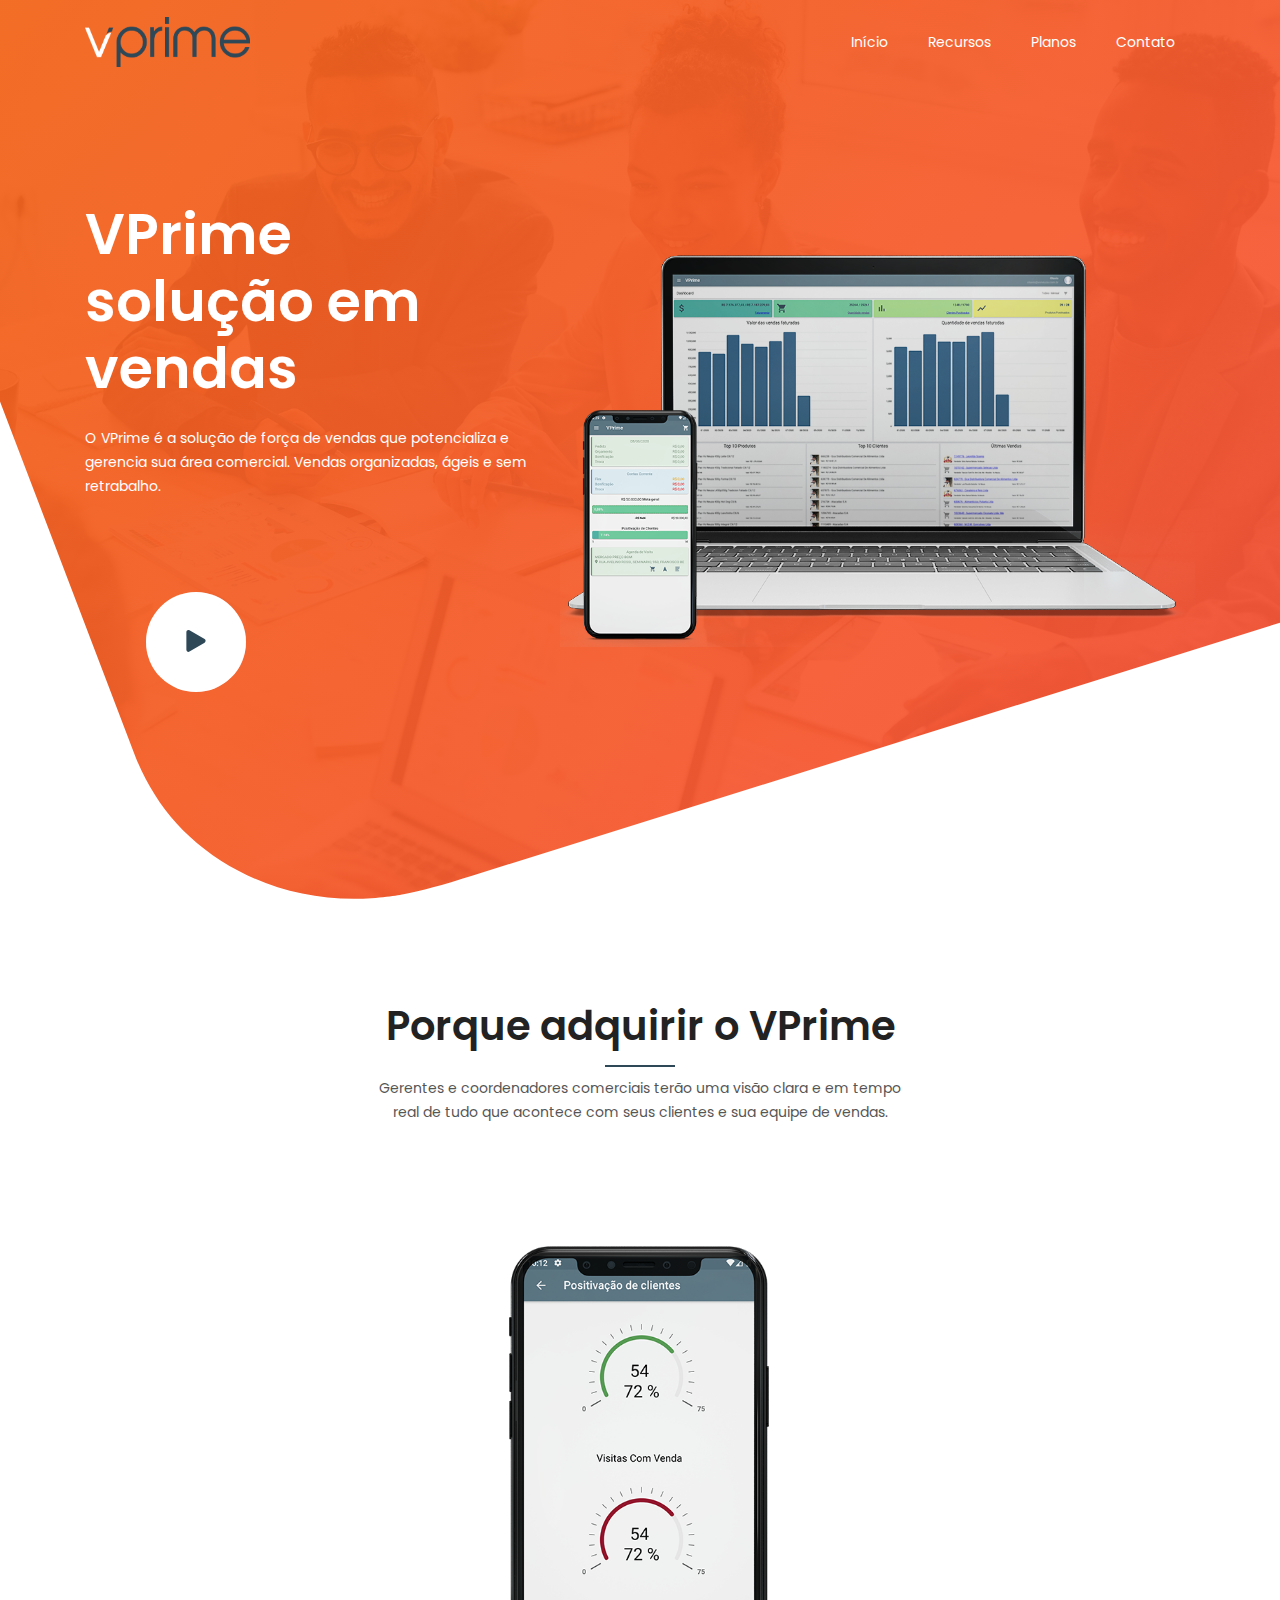
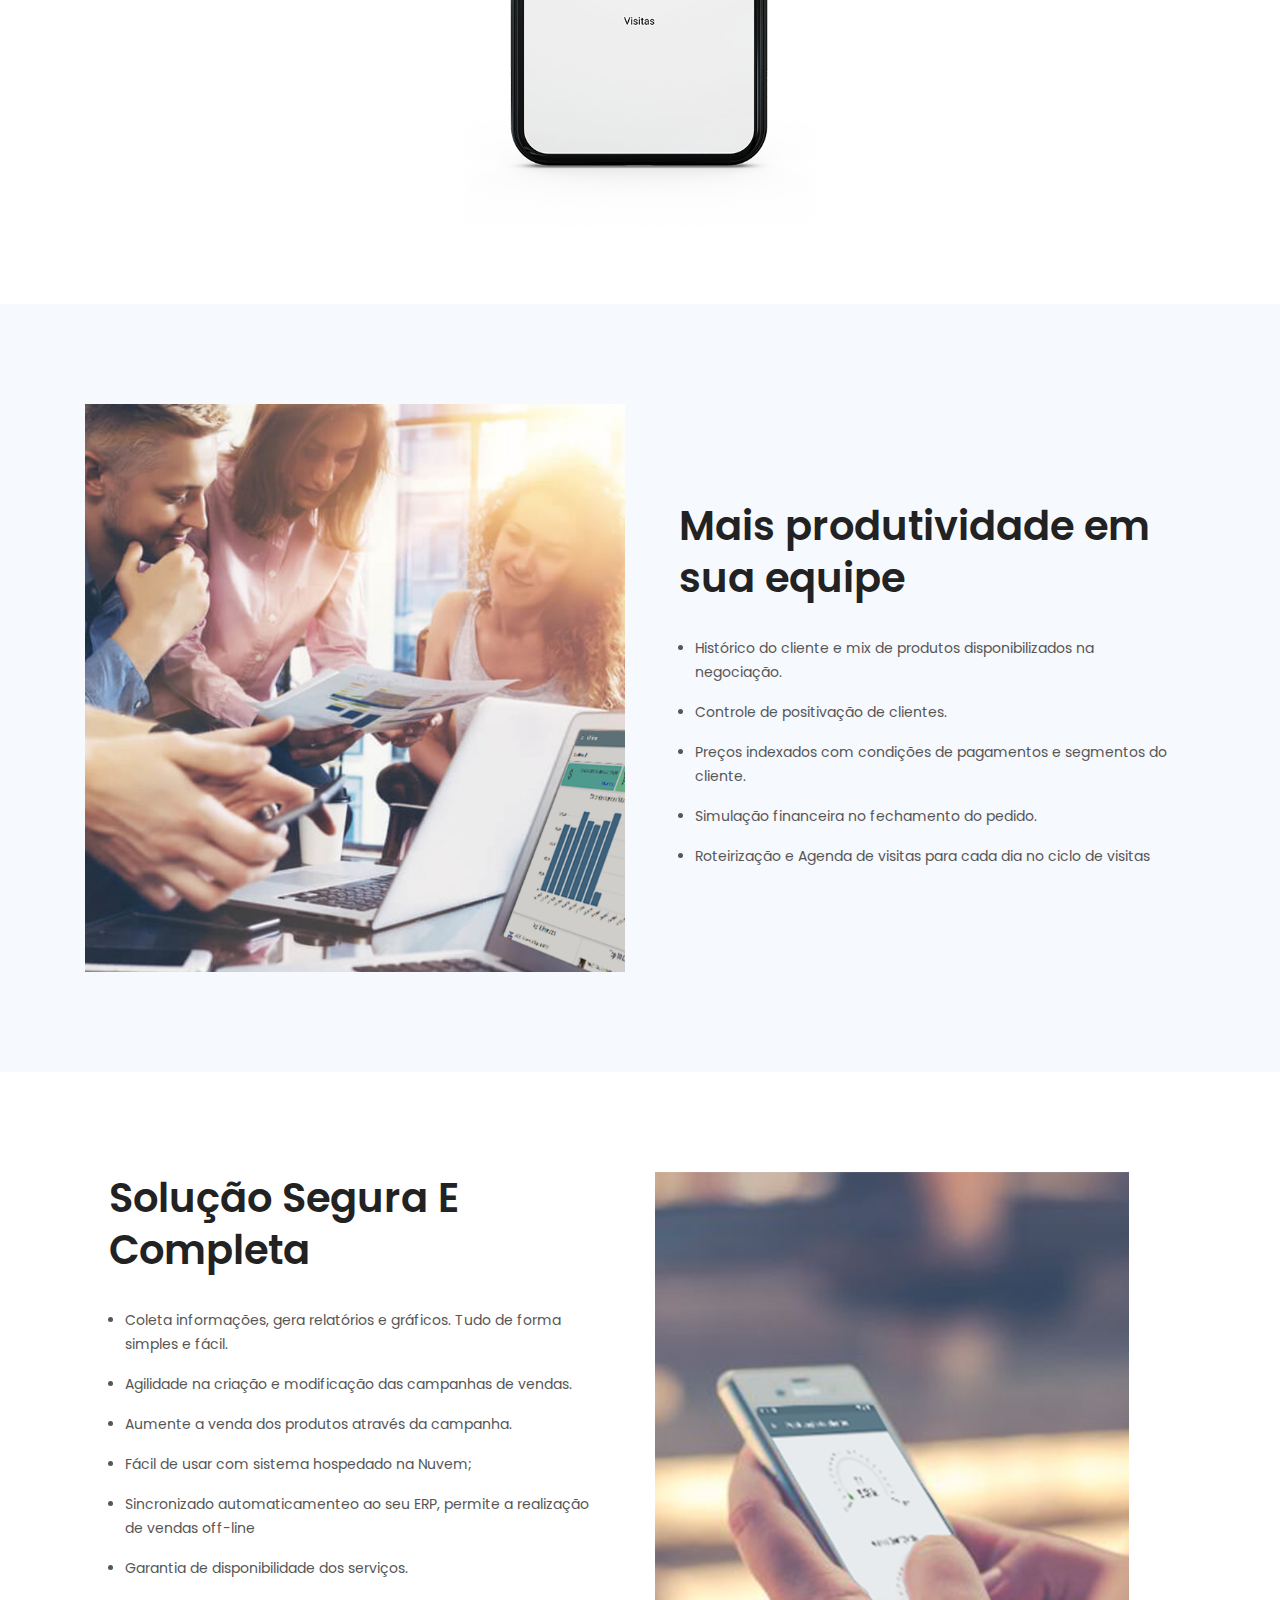
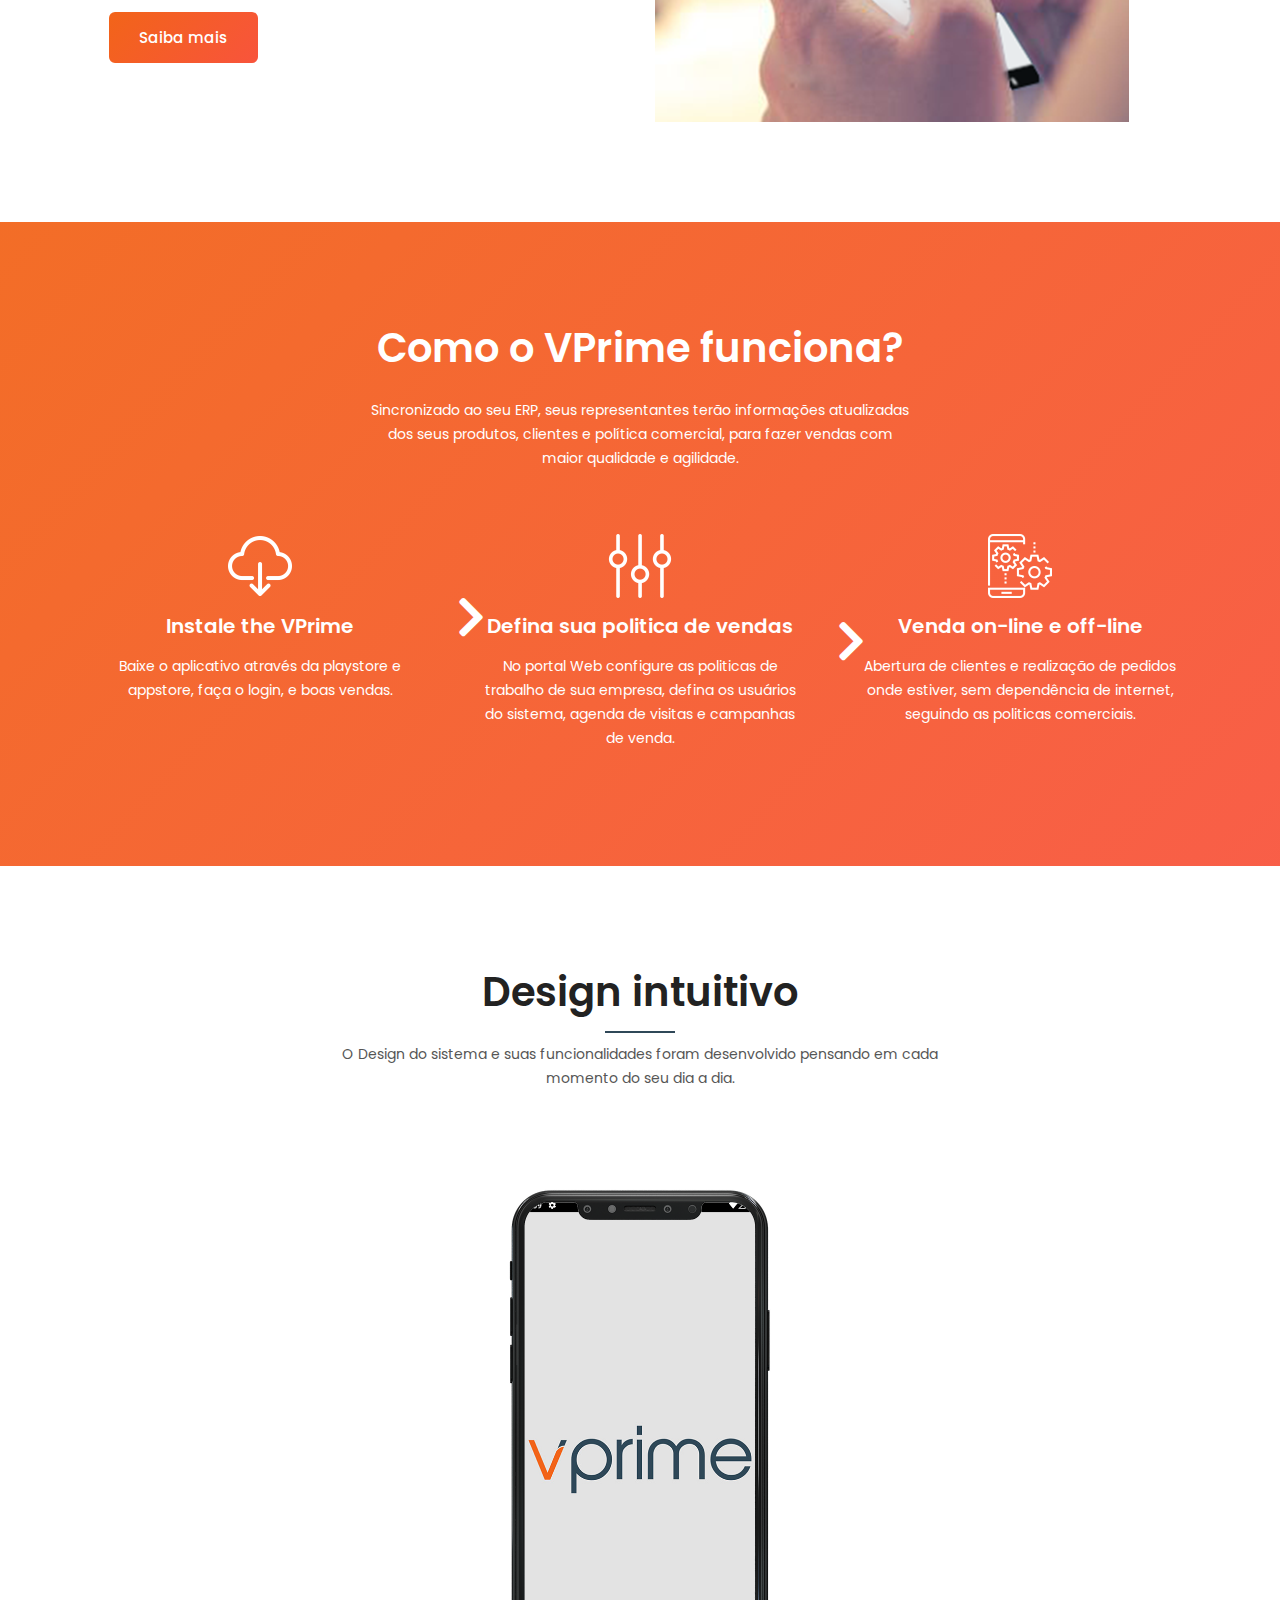
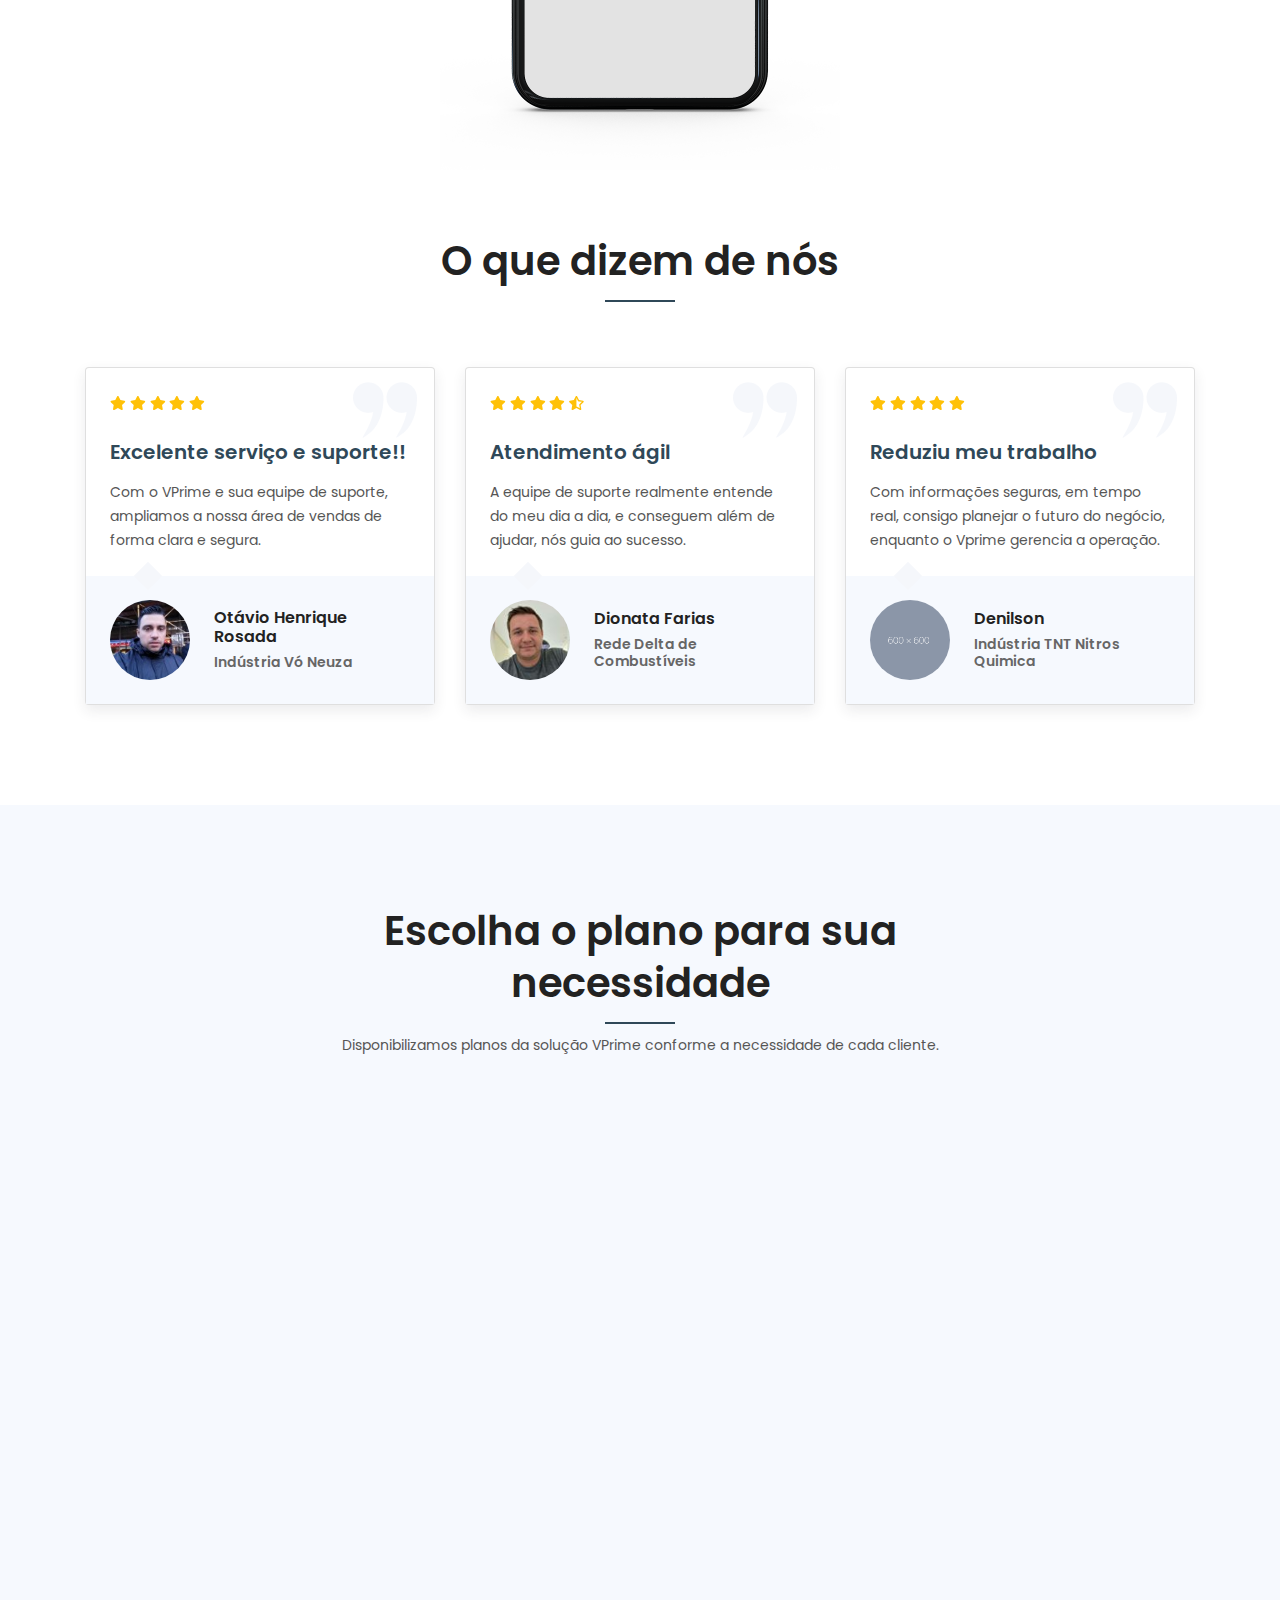
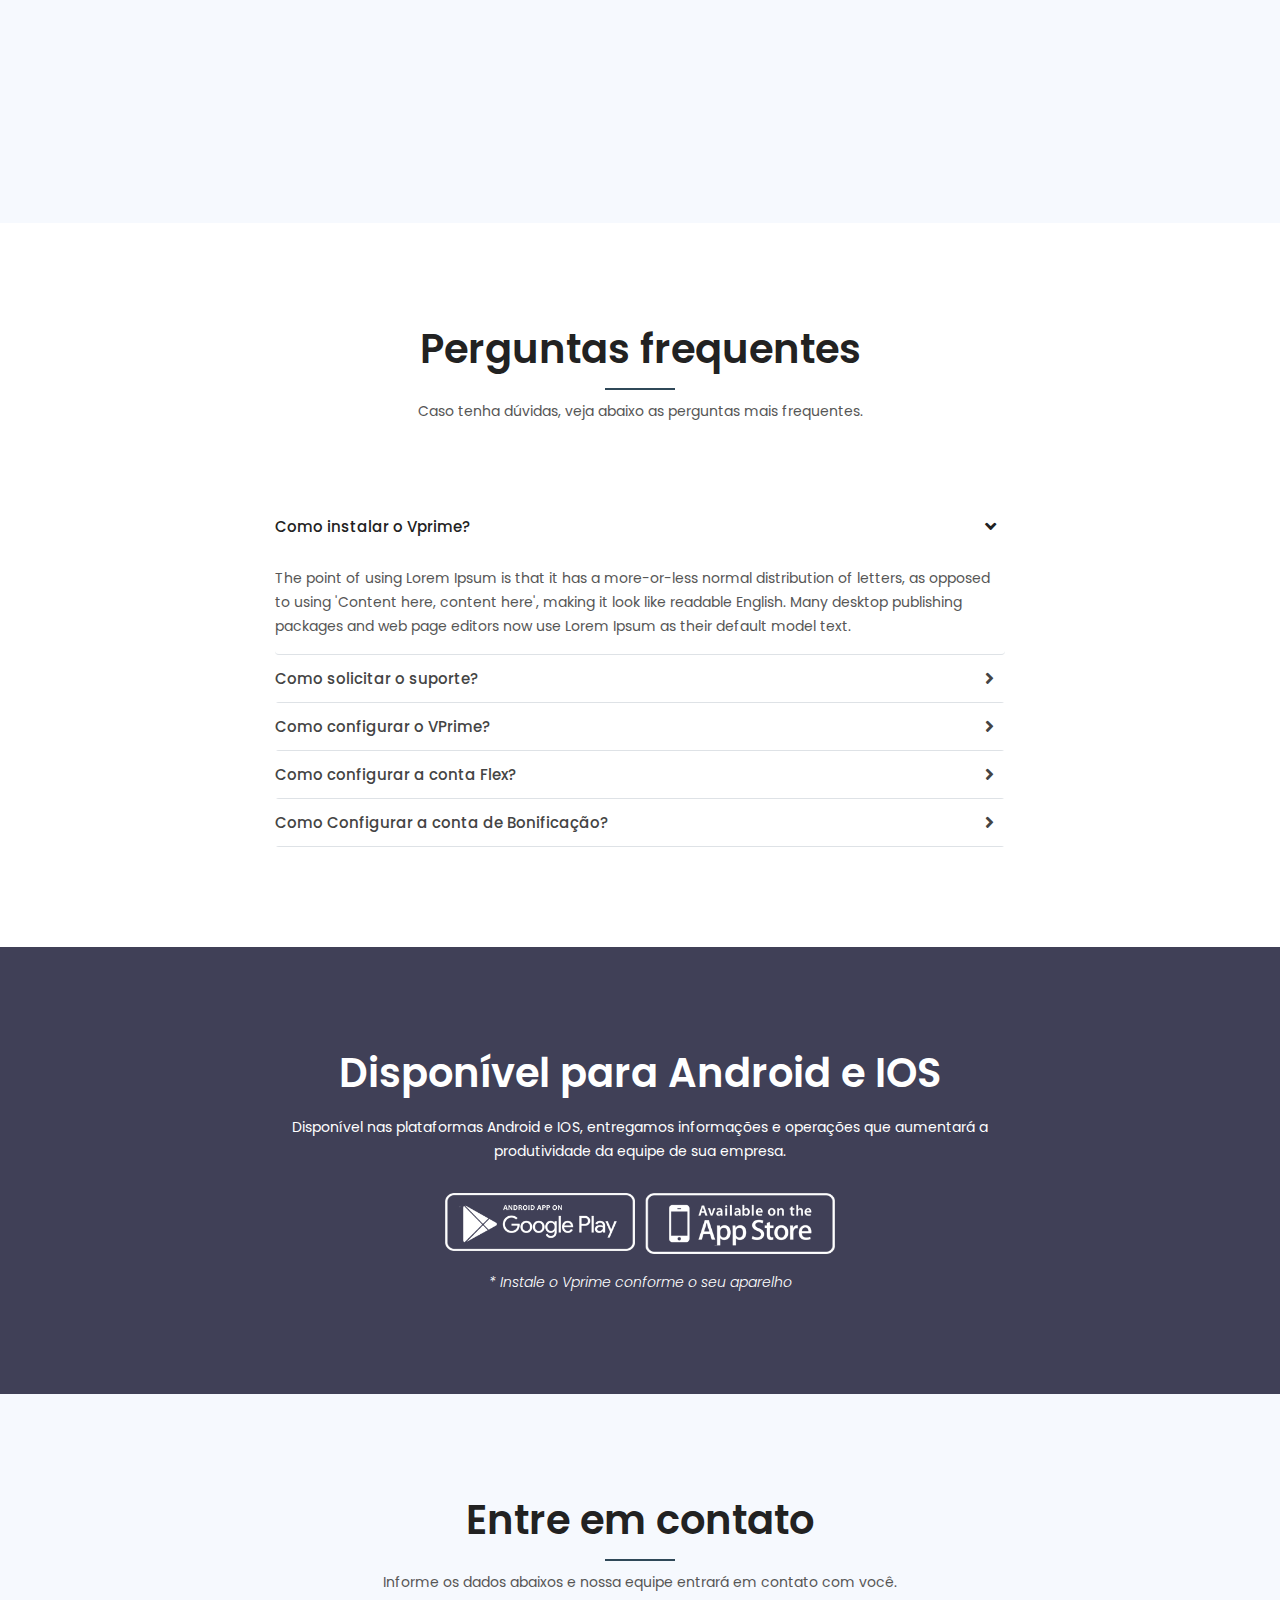
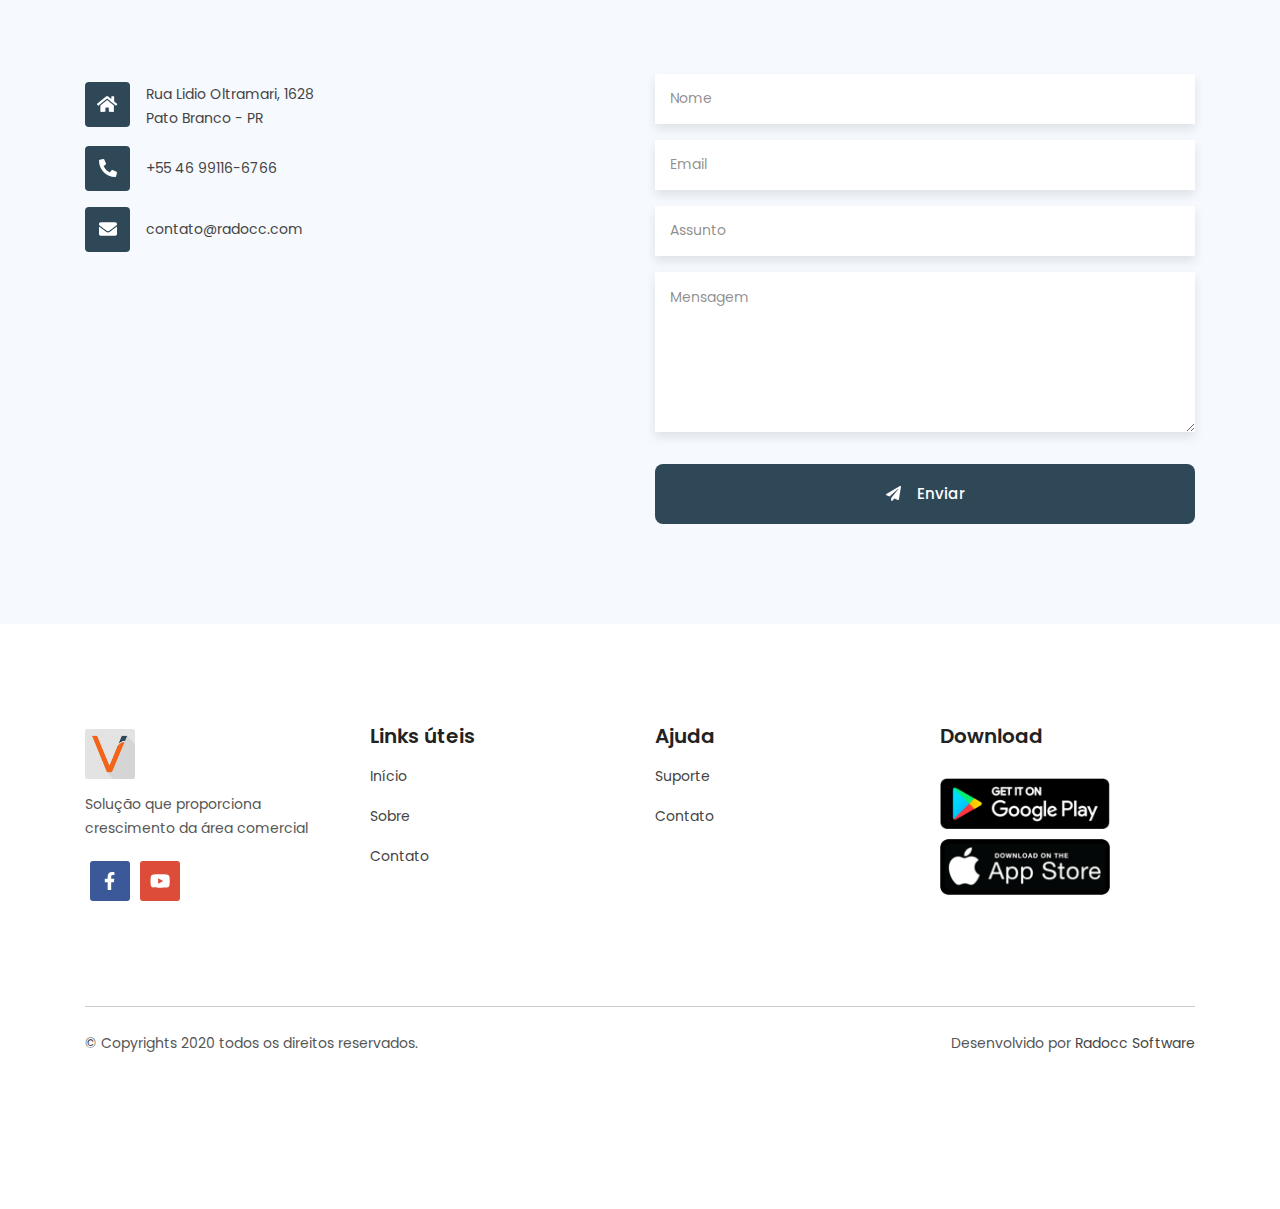
==== commit 0f70a2a9: "ajustes" ====
--- a/index.html
+++ b/index.html
@@ -9,7 +9,7 @@
     <!-- The above 4 meta tags *must* come first in the head; any other head content must come *after* these tags -->
 
     <!-- Title  -->
-    <title>Radocc | VPrime</title>
+    <title>VPrime | Radocc</title>
 
     <!-- Favicon  -->
     <link rel="icon" href="assets/img/favicon.webp">
@@ -36,8 +36,8 @@
                     </filter>
                 </defs>
                 <g filter="url(#goo)">
-                    <circle class="dot" cx="50" cy="50" r="25" fill="#8731E8" />
-                    <circle class="dot" cx="50" cy="50" r="25" fill="#8731E8" />
+                    <circle class="dot" cx="50" cy="50" r="25" fill="#F26419" />
+                    <circle class="dot" cx="50" cy="50" r="25" fill="#F26419" />
                 </g>
             </svg>
             <div>
@@ -58,7 +58,7 @@
         <header class="navbar navbar-sticky navbar-expand-lg navbar-dark">
             <div class="container position-relative">
                 <a class="navbar-brand" href="index.html">
-                    <img class="navbar-brand-regular mini-logo" src="assets/img/logo/logo-vprime.webp" alt="brand-logo">
+                    <img class="navbar-brand-regular mini-logo" src="assets/img/logo/logo-vprime-white.webp" alt="brand-logo">
                     <img class="navbar-brand-sticky mini-logo" src="assets/img/logo/logo-vprime.webp" alt="sticky brand-logo">
                 </a>
                 <button class="navbar-toggler d-lg-none" type="button" data-toggle="navbarToggler" aria-label="Toggle navigation">
@@ -159,24 +159,24 @@
         <!-- ***** Header End ***** -->
 
         <!-- ***** Welcome Area Start ***** -->
-        <section id="home" class="section welcome-area bg-inherit h-100vh overflow-hidden">
-            <div class="shapes-container">
-                <div class="bg-shape"></div>
-            </div>
+        <section id="home" class="section welcome-area bg-overlay d-flex align-items-center overflow-hidden">
+            <!-- <div class="shapes-container"> -->
+                <!-- <div class="bg-shape"></div> -->
+            <!-- </div> -->
             <div class="container h-100">
                 <div class="row align-items-center h-100">
                     <!-- Welcome Intro Start -->
-                    <div class="col-12 col-md-7">
+                    <div class="col-12 col-md-5">
                         <div class="welcome-intro">
-                            <h1>VPrime<br>solução em vendas</h1>
-                            <p class="my-4">
+                            <h1 class="text-white">VPrime<br>solução em vendas</h1>
+                            <p class="text-white my-4">
                                 O VPrime é a solução de força de vendas que potencializa e gerencia sua área comercial. Vendas organizadas, ágeis e sem retrabalho.    
                             </p>
                             <div class="col-12 col-md-5 col-lg-6">
                                 <!-- Welcome Thumb -->
-                                <div class="welcome-thumb text-center mx-auto">
+                                <div class="welcome-thumb-play text-center mx-auto">
                                     <!-- Play Button -->
-                                    <a class="play-btn btn" data-fancybox href="https://www.youtube.com/watch?v=hs1HoLs4SD0">
+                                    <a class="play-btn" data-fancybox href="https://www.youtube.com/watch?v=Ec-2aXd0Rj0calc">
                                         <div class="btn-circle play-animation"></div>
                                         <div class="btn-circle play-animation animation-short"></div>
                                         <!-- Play Icon -->
@@ -188,13 +188,19 @@
                             </div>
                         </div>
                     </div>
-                    <div class="col-12 col-md-5">
+                    <div class="col-12 col-md-7">
                         <!-- Welcome Thumb -->
                         <div class="welcome-thumb" data-aos="fade-right" data-aos-delay="500" data-aos-duration="1000">
-                            <img src="assets/img/screenshots/001_SITE_HOME.png" alt="">
-                        </div>
-                    </div>
-                </div>
+                            <img src="assets/img/screenshots/1463.png" alt="">
+                        </div>
+                    </div>
+                </div>
+            </div>
+            <div class="shape-bottom">
+                <svg fill="#fff" id="Layer_1" x="0px" y="0px" viewBox="0 0 1921 819.8" style="enable-background:new 0 0 1921 819.8;" xml:space="preserve">
+                    <path class="st0" d="M1921,413.1v406.7H0V0.5h0.4l228.1,598.3c30,74.4,80.8,130.6,152.5,168.6c107.6,57,212.1,40.7,245.7,34.4  c22.4-4.2,54.9-13.1,97.5-26.6L1921,400.5V413.1z"></path>
+                    <path class="st1" d="M1921,387.9v431.9H0V0h13l226.6,594.4c14.4,35.7,34,67.4,58.3,94.3c24.4,26.9,54.2,49.8,88.6,68.1  c50.2,26.6,105.8,40.1,165.2,40.1c36.1,0,63.6-5.2,72.6-6.9c21.6-4,53.9-12.9,96.1-26.2L1921,387.9z"></path>
+                </svg>
             </div>
         </section>
         <!-- ***** Welcome Area End ***** -->
@@ -268,7 +274,7 @@
                     <div class="col-12 col-lg-4 d-none d-lg-block">
                         <!-- Featutes Thumb -->
                         <div class="features-thumb text-center">
-                            <img src="assets/img/screenshots/002_tela_vprime.png" alt="">
+                            <img src="assets/img/screenshots/positivacao.png" alt="">
                         </div>
                     </div>
                     <div class="col-12 col-md-6 col-lg-4">
@@ -518,33 +524,38 @@
                     </div>
                 </div>
                 <div class="row">
-                    <div class="col-12">
+                    <div class="col-12 screenshots">
                         <!-- App Screenshot Slider Area -->
-                        <div class="app-screenshots">
-                            <div class="single-screenshot">
-                                <img src="assets/img/screenshots/home.jpeg" alt="">
-                            </div>
-                            <!-- Single Screenshot Item -->
-                            <div class="single-screenshot">
-                                <img src="assets/img/screenshots/positivacao.jpeg" alt="">
-                            </div>
-                            <div class="single-screenshot">
-                                <img src="assets/img/screenshots/meta.jpeg" alt="">
-                            </div>
-                            <div class="single-screenshot">
-                                <img src="assets/img/screenshots/produtos.jpeg" alt="">
-                            </div>
-                            <div class="single-screenshot">
-                                <img src="assets/img/screenshots/sugerir.jpeg" alt="">
-                            </div>
-                            <div class="single-screenshot">
-                                <img src="assets/img/screenshots/campanha.jpeg" alt="">
-                            </div>
-                            <div class="single-screenshot">
-                                <img src="assets/img/screenshots/impressao.jpeg" alt="">
-                            </div>
-                            <div class="single-screenshot">
-                                <img src="assets/img/screenshots/faturamento.webp" alt="">
+                        <div class="frame-mobile">
+                            <img src="assets/img/screenshots/modelo_celular.png" alt="">
+                        </div>
+                        <div class="mobile-sliders">
+                            <div class="app-screenshots">
+                                <div class="single-screenshot">
+                                    <img src="assets/img/screenshots/vprime_screens/inicio.jpg" alt="">
+                                </div>
+                                <!-- Single Screenshot Item -->
+                                <div class="single-screenshot">
+                                    <img src="assets/img/screenshots/vprime_screens/home.jpg" alt="">
+                                </div>
+                                <div class="single-screenshot">
+                                    <img src="assets/img/screenshots/vprime_screens/agenda.jpg" alt="">
+                                </div>
+                                <div class="single-screenshot">
+                                    <img src="assets/img/screenshots/vprime_screens/metas.jpg" alt="">
+                                </div>
+                                <div class="single-screenshot">
+                                    <img src="assets/img/screenshots/vprime_screens/mapavendas.jpg" alt="">
+                                </div>
+                                <div class="single-screenshot">
+                                    <img src="assets/img/screenshots/vprime_screens/itens_expandidos.jpg" alt="">
+                                </div>
+                                <div class="single-screenshot">
+                                    <img src="assets/img/screenshots/vprime_screens/impressao.jpg" alt="">
+                                </div>
+                                <div class="single-screenshot">
+                                    <img src="assets/img/screenshots/vprime_screens/campanhas_aplicar.jpg" alt="">
+                                </div>
                             </div>
                         </div>
                     </div>
@@ -705,12 +716,12 @@
                 <div class="row justify-content-center">
                     <div class="col-12 col-sm-10 col-lg-12">
                         <div class="row price-plan-wrapper">
-                            <div class="col-12 col-md-4">
+                            <div class="col-12 col-md-4 plan">
                                 <!-- Single Price Plan -->
                                 <div class="single-price-plan text-center p-5 wow fadeInLeft" data-aos-duration="2s" data-wow-delay="0.4s">
                                     <!-- Plan Thumb -->
                                     <div class="plan-thumb">
-                                        <img class="avatar-lg" src="assets/img/pricing/basic.png" alt="">
+                                        <img class="avatar-lg" src="assets/img/pricing/mala-de-viagem.png" alt="">
                                     </div>
                                     <!-- Plan Title -->
                                     <div class="plan-title my-2 my-sm-3">
@@ -732,16 +743,16 @@
                                     </div>
                                     <!-- Plan Button -->
                                     <div class="plan-button">
-                                        <a href="#contact" class="btn mt-4">Entrar em Contato</a>
-                                    </div>
-                                </div>
-                            </div>
-                            <div class="col-12 col-md-4">
+                                        <a href="https://api.whatsapp.com/send?phone=5546991166766&text=&source=&data=" target="_blank" class="btn mt-4">Entrar em Contato</a>
+                                    </div>
+                                </div>
+                            </div>
+                            <div class="col-12 col-md-4 plan">
                                 <!-- Single Price Plan -->
                                 <div class="single-price-plan text-center p-5 wow fadeInRight" data-aos-duration="2s" data-wow-delay="0.4s">
                                     <!-- Plan Thumb -->
                                     <div class="plan-thumb">
-                                        <img class="avatar-lg" src="assets/img/pricing/premium.png" alt="">
+                                        <img class="avatar-lg" src="assets/img/pricing/diamante.png" alt="">
                                     </div>
                                     <!-- Plan Title -->
                                     <div class="plan-title my-2 my-sm-3">
@@ -763,16 +774,16 @@
                                     </div>
                                     <!-- Plan Button -->
                                     <div class="plan-button">
-                                        <a href="#contact" class="btn mt-4">Entrar em contato</a>
-                                    </div>
-                                </div>
-                            </div>
-                            <div class="col-12 col-md-4">
+                                        <a href="https://api.whatsapp.com/send?phone=5546991166766&text=&source=&data=" target="_blank" class="btn mt-4">Entrar em contato</a>
+                                    </div>
+                                </div>
+                            </div>
+                            <div class="col-12 col-md-4 plan">
                                 <!-- Single Price Plan -->
                                 <div class="single-price-plan text-center p-5 wow fadeInRight" data-aos-duration="2s" data-wow-delay="0.4s">
                                     <!-- Plan Thumb -->
                                     <div class="plan-thumb">
-                                        <img class="avatar-lg" src="assets/img/pricing/premium.png" alt="">
+                                        <img class="avatar-lg" src="assets/img/pricing/coroa.png" alt="">
                                     </div>
                                     <!-- Plan Title -->
                                     <div class="plan-title my-2 my-sm-3">
@@ -794,7 +805,7 @@
                                     </div>
                                     <!-- Plan Button -->
                                     <div class="plan-button">
-                                        <a href="#contact" class="btn mt-4">Entrar em contato</a>
+                                        <a href="https://api.whatsapp.com/send?phone=5546991166766&text=&source=&data=" target="_blank" class="btn mt-4">Entrar em contato</a>
                                     </div>
                                 </div>
                             </div>
@@ -935,7 +946,7 @@
                         <p class="text-white my-3 d-block d-sm-none">sApp is available for all devices, consectetur adipisicing elit. Vel neque, cumque. Temporibus eligendi veniam, necessitatibus aut id labore nisi quisquam.</p>
                         <!-- Store Buttons -->
                         <div class="button-group store-buttons d-flex justify-content-center">
-                            <a href="#">
+                            <a href="https://play.google.com/store/apps/details?id=com.devionn.vprime" target="_blank">
                                 <img src="assets/img/icon/google-play.png" alt="">
                             </a>
                             <a href="#">
@@ -1131,7 +1142,7 @@
                                 <h3 class="footer-title mb-2">Download</h3>
                                 <!-- Store Buttons -->
                                 <div class="button-group store-buttons store-black d-flex flex-wrap">
-                                    <a href="https://play.google.com/store/apps/details?id=com.devionn.vprime">
+                                    <a href="https://play.google.com/store/apps/details?id=com.devionn.vprime" target="_blank">
                                         <img src="assets/img/icon/google-play-black.png" alt="">
                                     </a>
                                     <a href="#">
--- a/assets/css/style.css
+++ b/assets/css/style.css
@@ -548,11 +548,11 @@
 
 /*BACKGROUND IMAGES*/
 .welcome-area {
-    background: rgba(0, 0, 0, 0) url("../img/bg/welcome-bg.jpg") no-repeat scroll center center / cover;
-}
-
-.homepage-3 .welcome-area {
-    background: rgba(0, 0, 0, 0) url("../img/blog/blog-5.jpg") no-repeat scroll center center / cover;
+    /* background: rgba(0, 0, 0, 0) url("../img/bg/welcome-bg.jpg") no-repeat scroll center center / cover; */
+}
+
+.homepage-2 .welcome-area {
+    background: rgba(0, 0, 0, 0) url("../img/bg/pexels-fauxels-3184338.jpg") no-repeat scroll center center / cover;
 }
 
 .homepage-4 .welcome-area {
@@ -580,7 +580,7 @@
 }
 
 .download-area {
-    background: rgba(0, 0, 0, 0) url("../img/bg/download-bg.jpg") no-repeat fixed center center / cover;
+    background: rgba(0, 0, 0, 0) url("../img/bg/brooke-cagle-g1Kr4Ozfoac-unsplash.jpg") no-repeat fixed center center / cover;
 }
 
 .subscribe-area {
@@ -963,6 +963,11 @@
 }
 
 .welcome-thumb {
+    /* max-width: 300px; */
+    /* padding-top: 70px; */
+}
+
+.welcome-thumb-play {
     max-width: 300px;
     padding-top: 70px;
 }
@@ -1067,7 +1072,7 @@
 **************************************/
 @media (min-width: 992px) {
     .homepage-2 .welcome-thumb {
-        max-width: 400px;
+        max-width: 100%;
     }
 }
 .homepage-3 .welcome-area .subscribe-form {
@@ -1089,6 +1094,11 @@
     right: 0;
     top: 0;
     bottom: 0;
+}
+
+.homepage-2 .welcome-area .shape-bottom svg {
+    -webkit-transform: scale(1.05);
+    transform: scale(1.05);
 }
 
 .homepage-3 .welcome-area .shape-bottom svg {
@@ -2182,4 +2192,39 @@
     .countdown-container .countdown-value {
         font-size: 40px;
     }
+}
+
+#screenshots {
+    padding-bottom: 0px;
+}
+
+.screenshots {
+    display: flex;
+    justify-content: center;
+}
+
+.features-thumb {
+    transform: translateY(40px);
+}
+
+.frame-mobile {
+    display: flex;
+    position: absolute;
+    width: 100%;
+    z-index: 2;
+    justify-content: center;
+    margin-top: 17px;
+    transform: translateY(2px);
+}
+
+.frame-mobile img {
+    width: 400px;
+}
+
+.mobile-sliders {
+    width: 264px;
+}
+
+.plan {
+    margin-top: 20px;
 }--- a/assets/css/responsive.css
+++ b/assets/css/responsive.css
@@ -453,7 +453,7 @@
     }
 
     .welcome-thumb {
-        max-width: 270px;
+        /* max-width: 270px; */
         padding-top: 20px;
     }
 
@@ -472,7 +472,7 @@
     }
 
     .welcome-thumb {
-        max-width: 230px;
+        /* max-width: 230px; */
     }
 }
 
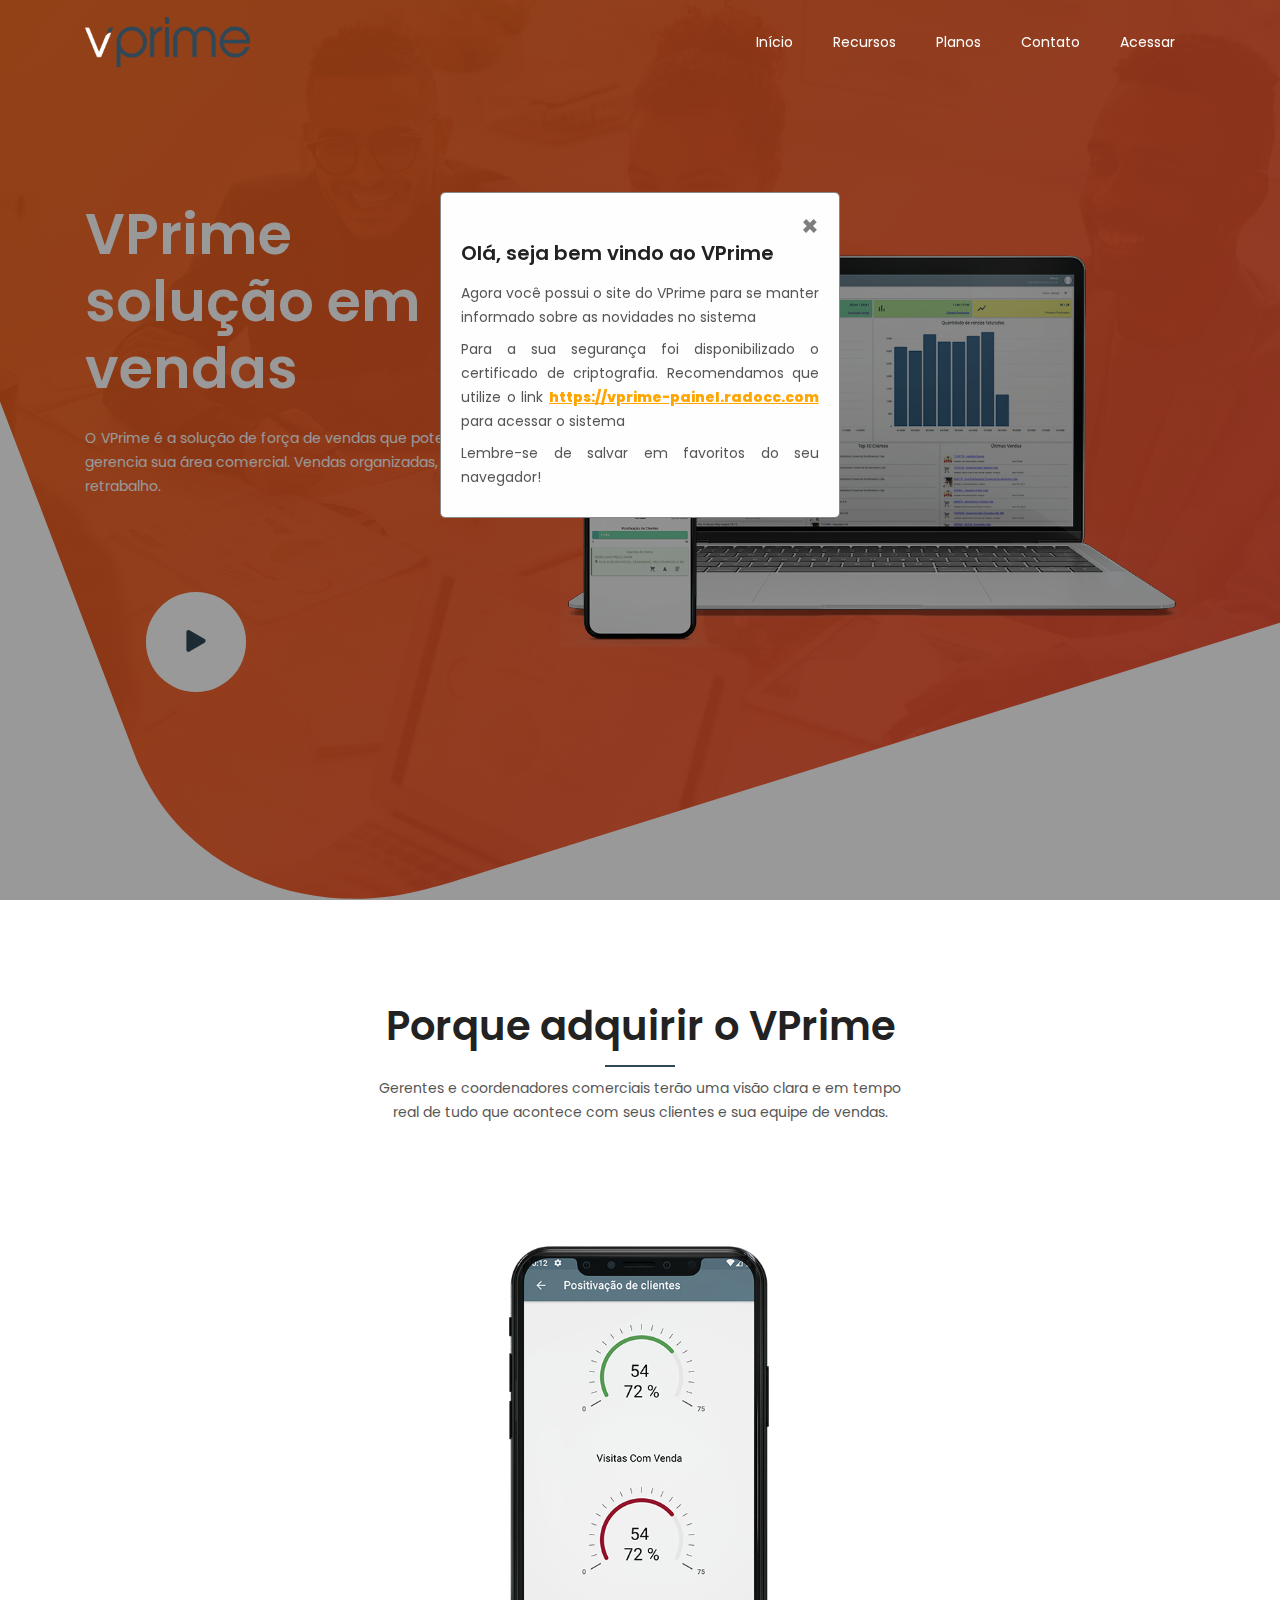
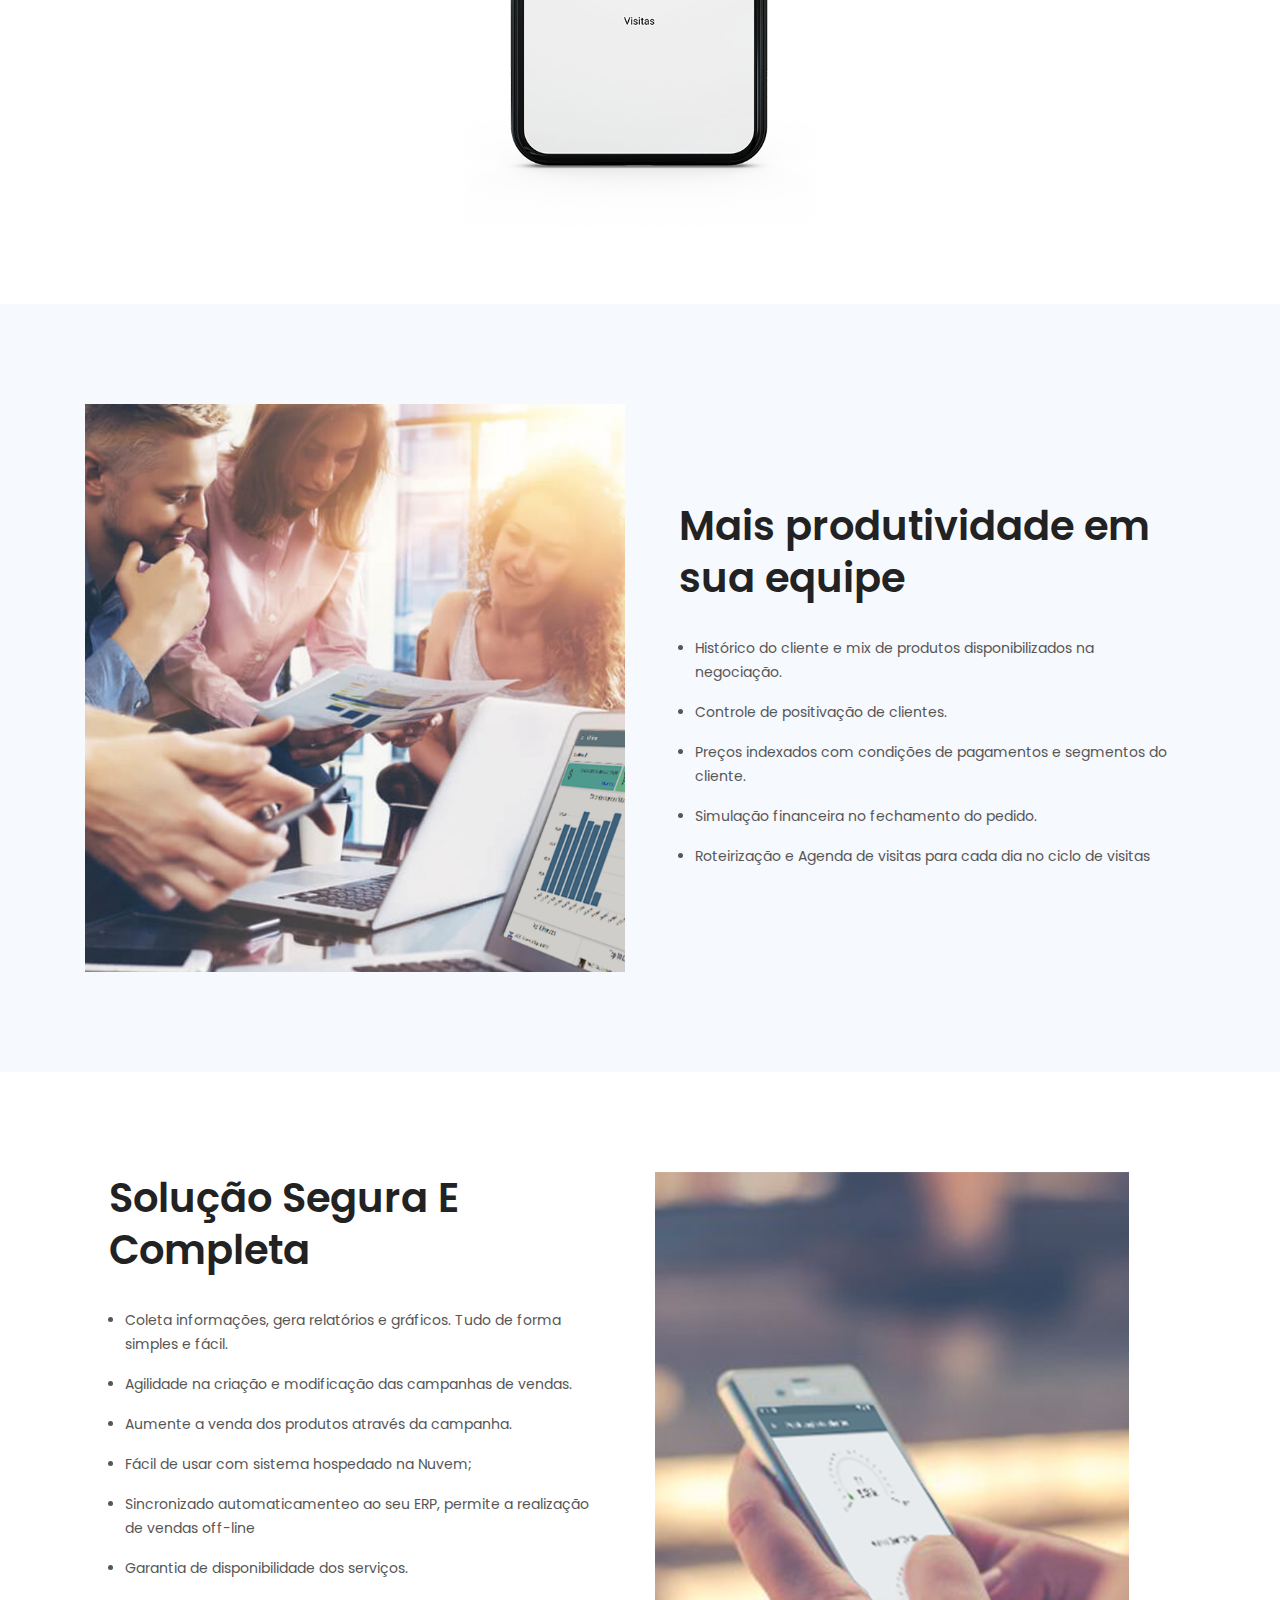
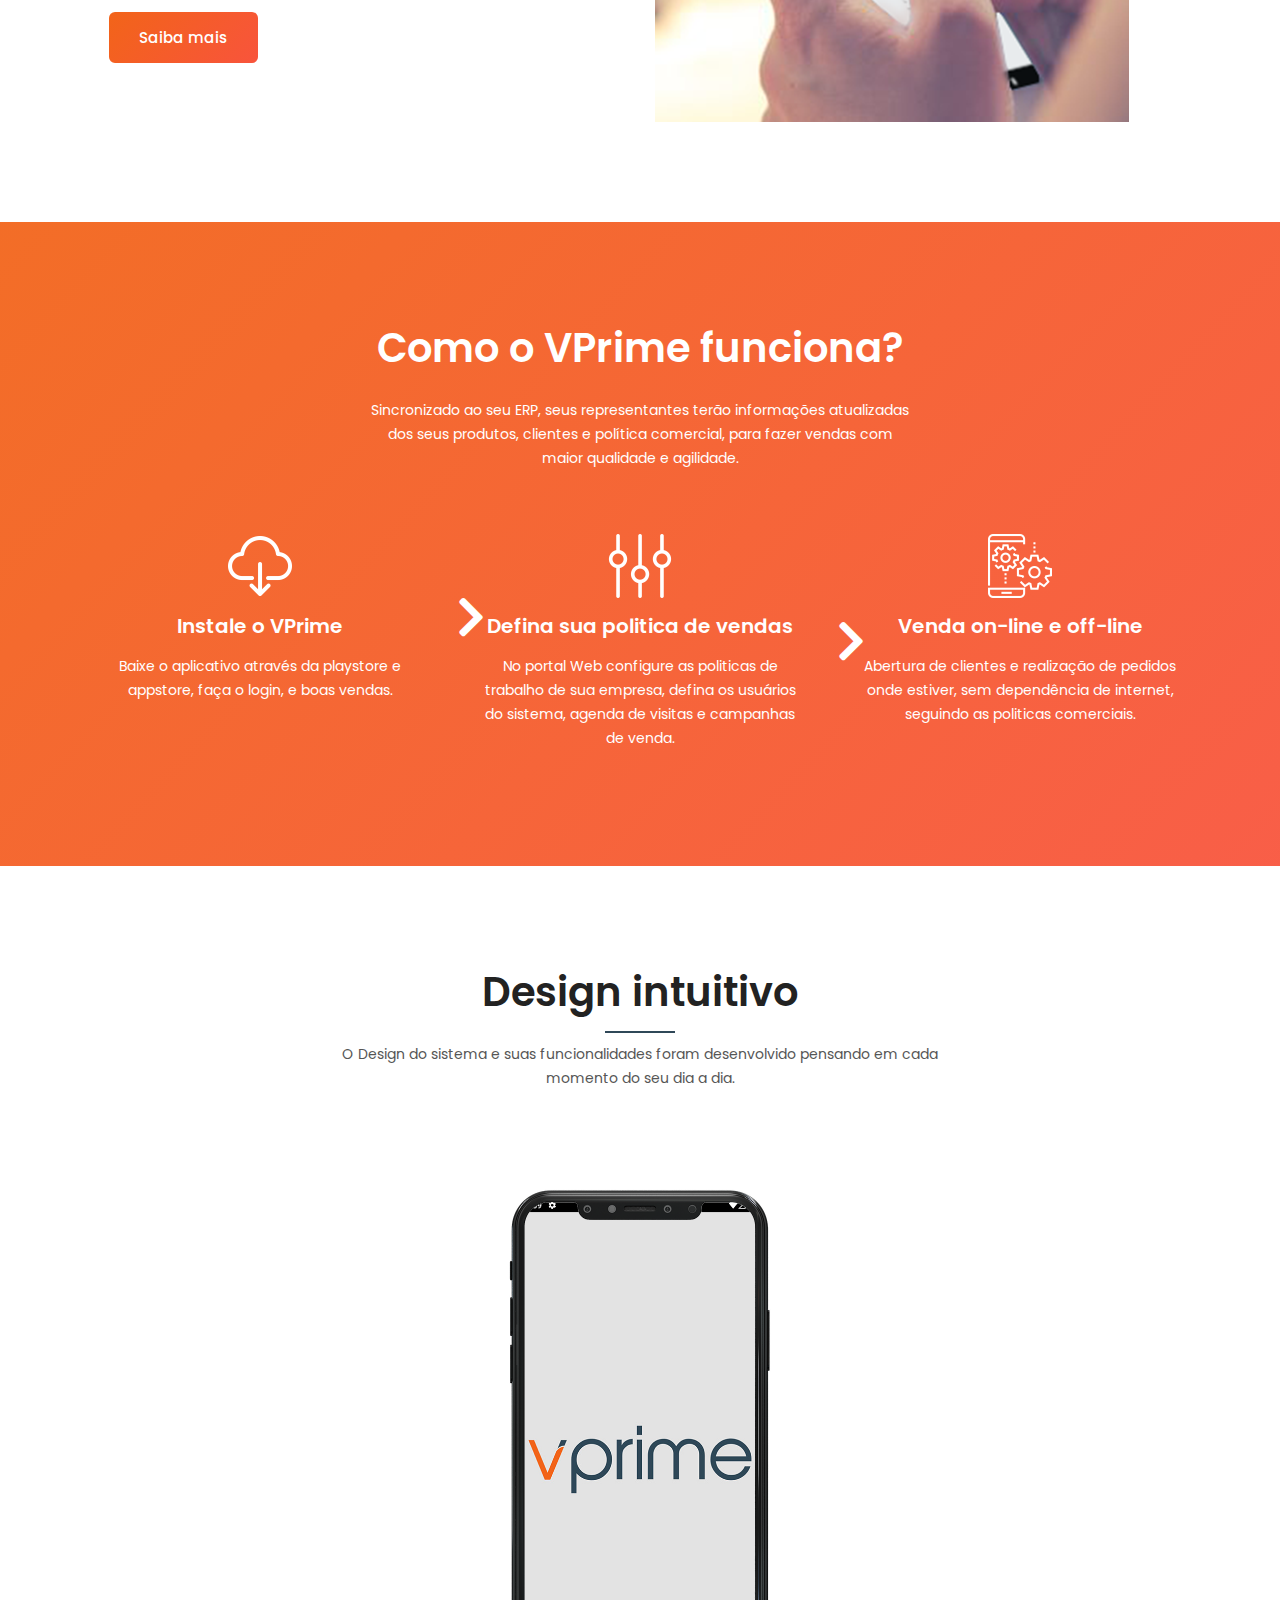
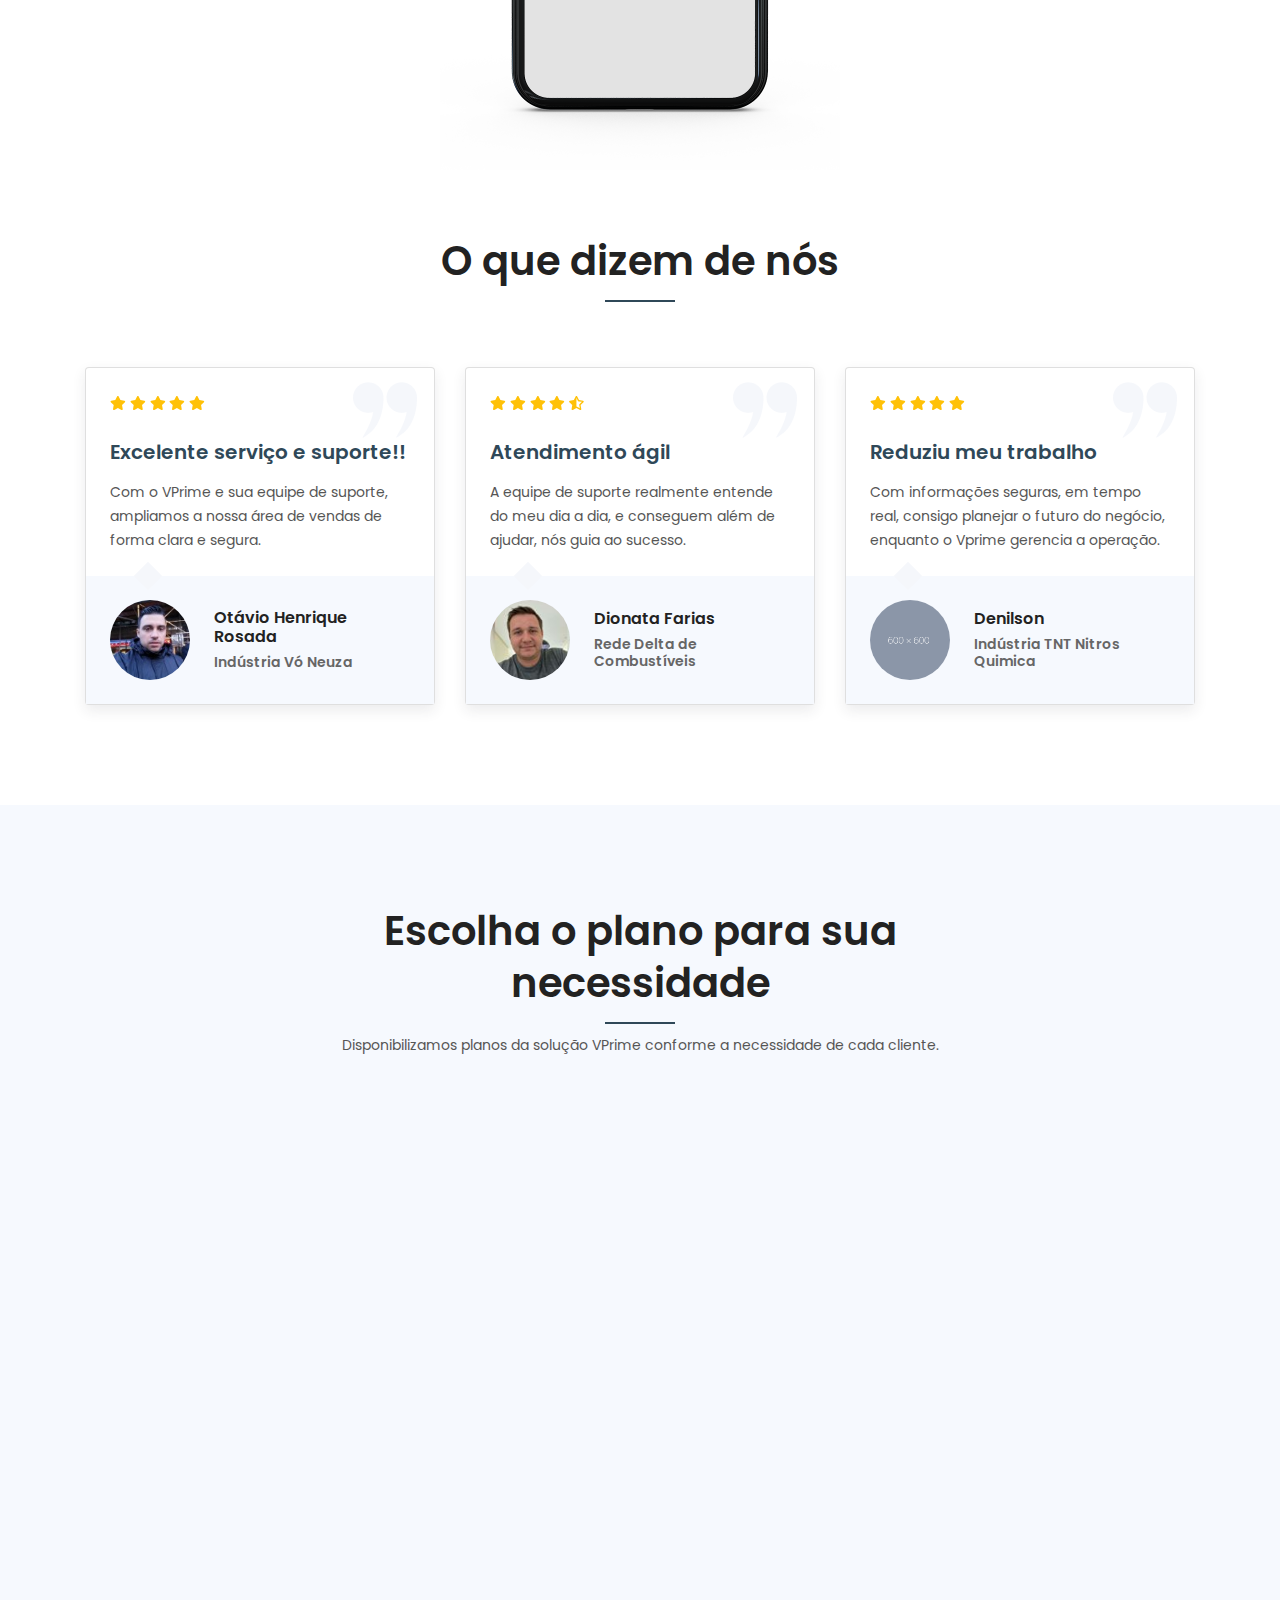
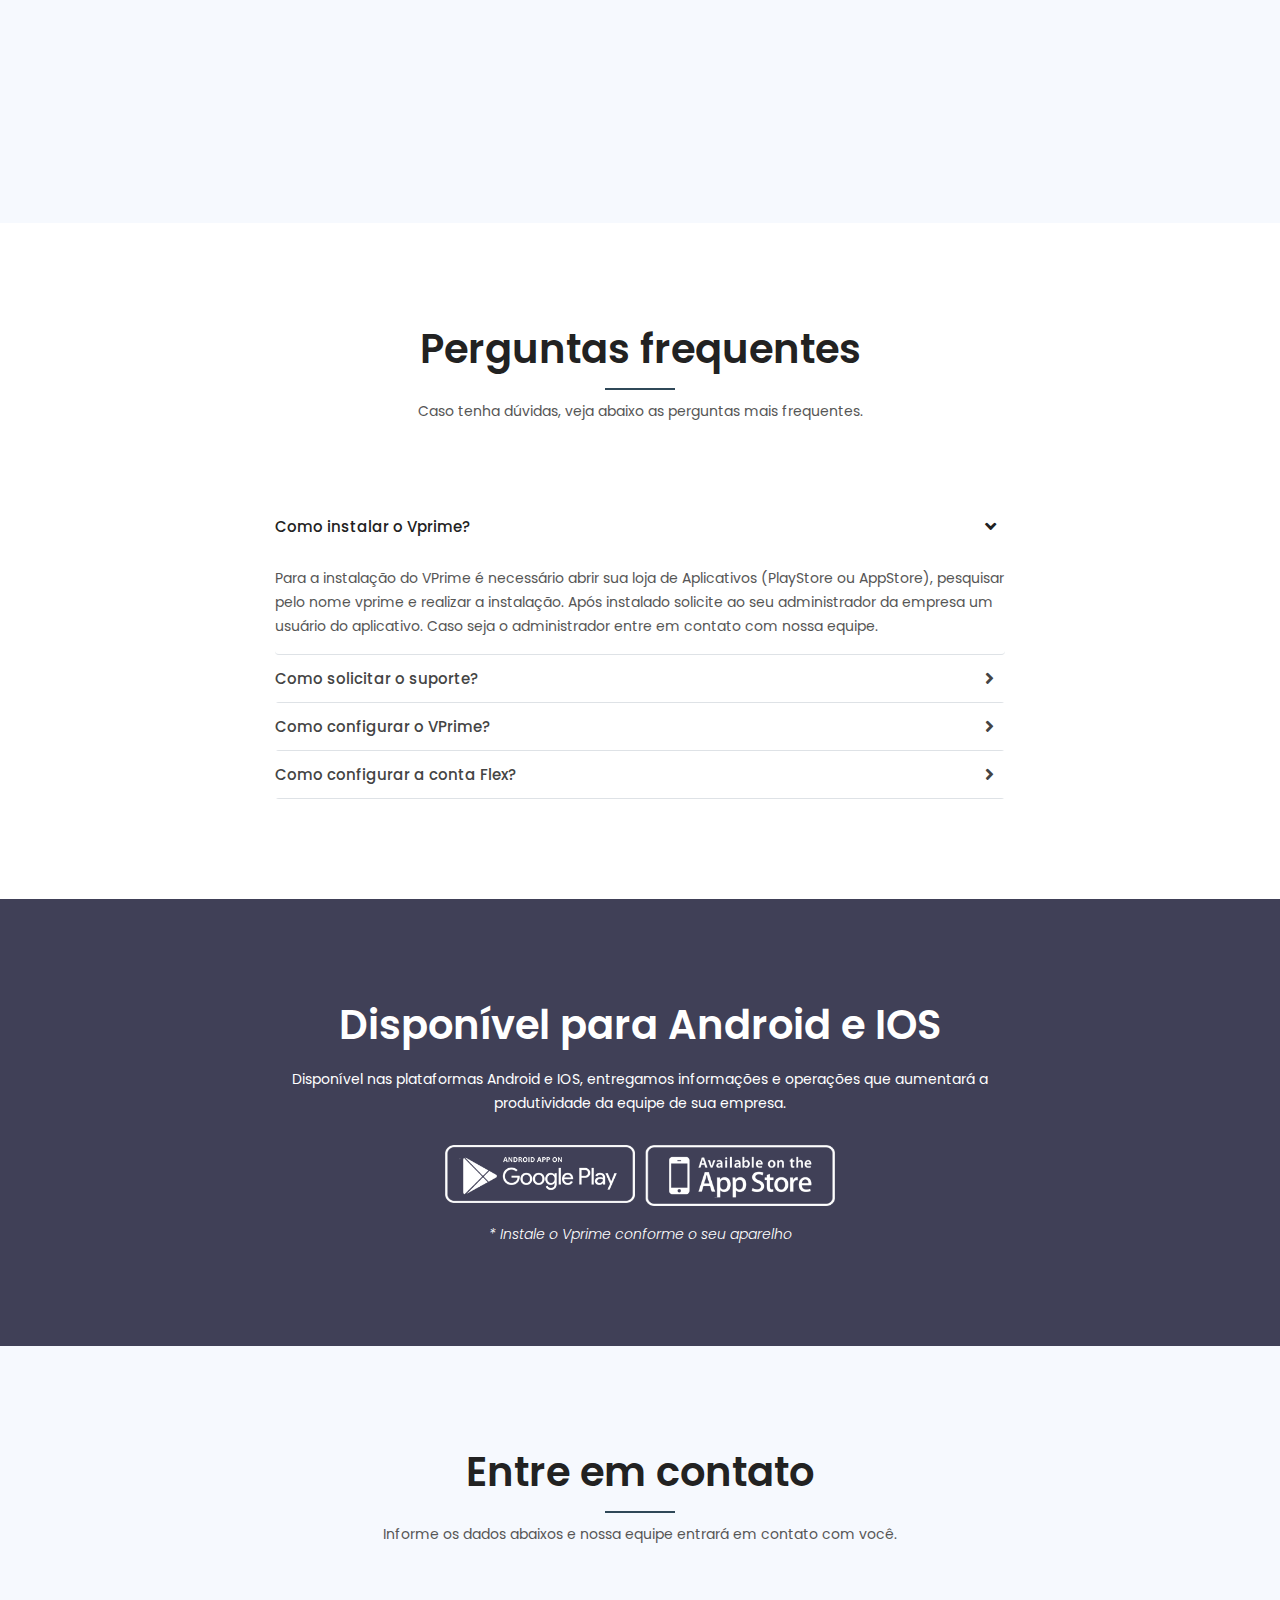
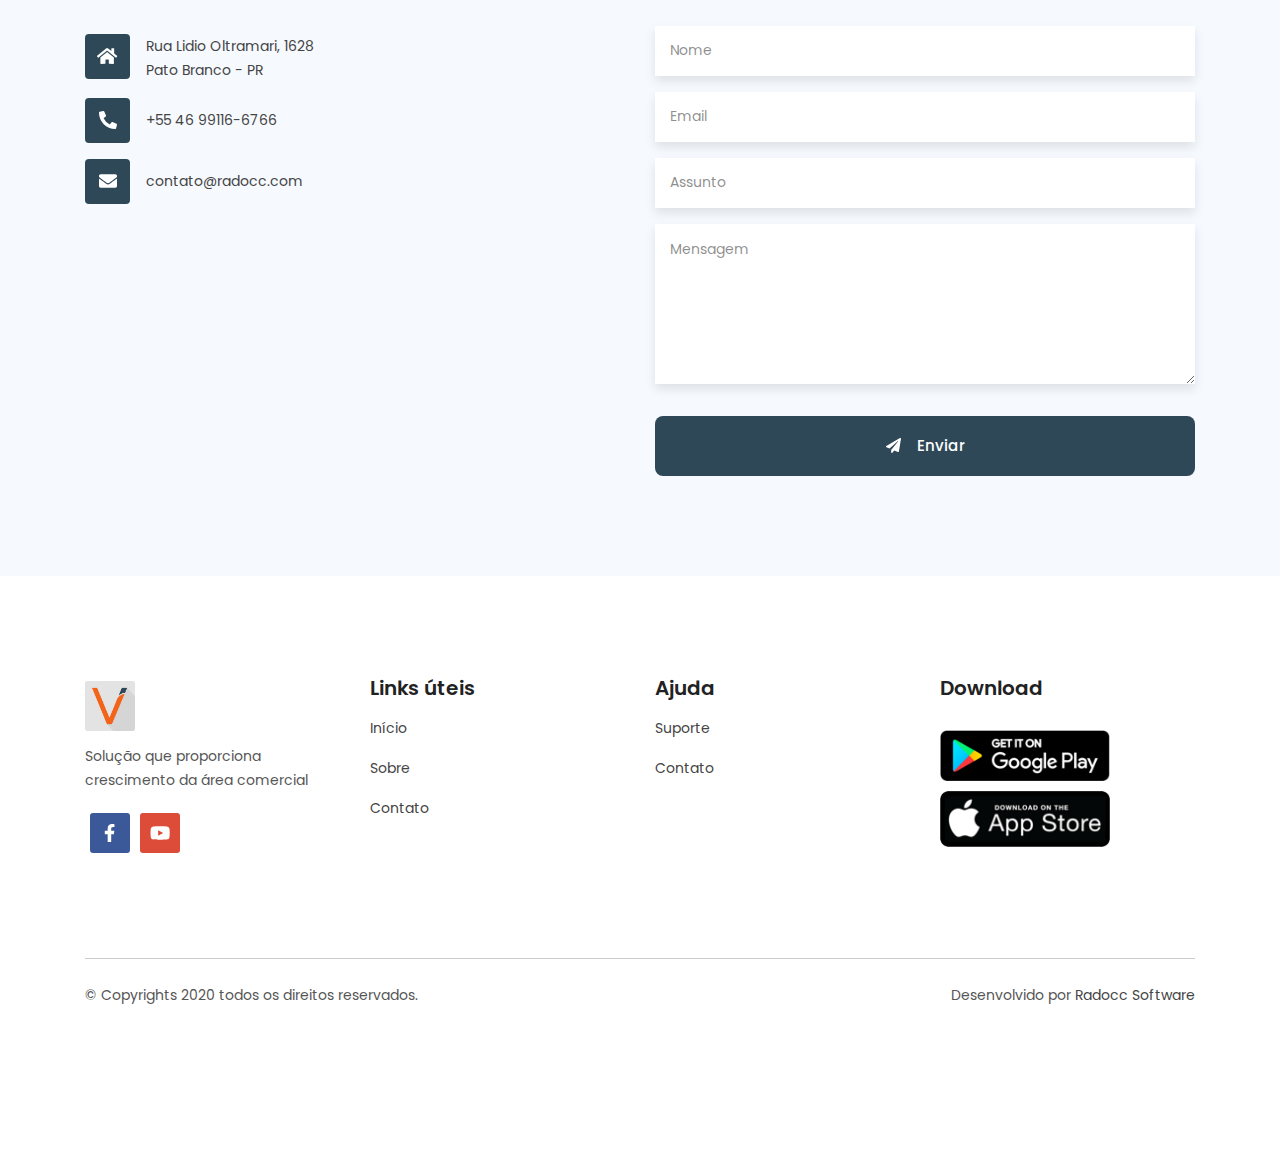
==== commit 040359c9: "correcoes" ====
--- a/index.html
+++ b/index.html
@@ -21,10 +21,30 @@
 
     <!-- Responsive css -->
     <link rel="stylesheet" href="assets/css/responsive.css">
-
+    <script>
+        function abrirModal(){
+            var modal = document.getElementById("myModal");
+            var btn = document.getElementById("myBtn");
+            // Get the <span> element that closes the modal
+            var span = document.getElementsByClassName("close")[0];
+            
+            modal.style.display = "block";
+            // When the user clicks on <span> (x), close the modal
+            span.onclick = function() {
+                modal.style.display = "none";
+            }
+
+            // When the user clicks anywhere outside of the modal, close it
+            window.onclick = function(event) {
+                if (event.target == modal) {
+                    modal.style.display = "none";
+                }
+            }
+        }
+    </script>
 </head>
 
-<body class="homepage-2">
+<body class="homepage-2" onload="abrirModal()">
     <!--====== Preloader Area Start ======-->
     <div class="preloader-main">
         <div class="preloader-wapper">
@@ -73,83 +93,21 @@
                     <nav>
                         <ul class="navbar-nav" id="navbar-nav">
                             <li class="nav-item ">
-                                <a class="nav-link " href="javascript:;" id="navbarDropdownMenuLink" data-toggle="dropdown" aria-haspopup="true" aria-expanded="false">
+                                <a class="nav-link " href="#home">
                                     Início
-                                </a>
-                                 <!-- <ul class="dropdown-menu" aria-labelledby="navbarDropdownMenuLink"> 
-                                    <li>
-                                        <a class="dropdown-item" href="index.html">Planos</a>
-                                    </li>
-                                    <li>
-                                        <a class="dropdown-item" href="#features">Benefícios</a>
-                                    </li> 
-                                    <li>
-                                        <a class="dropdown-item" href="index-3.html">Perguntas Frequentes</a>
-                                    </li>
-                                    <li>
-                                        <a class="dropdown-item" href="#contact">Contato</a>
-                                    </li> 
-                                    <li>
-                                        <a class="dropdown-item" href="index-5.html">Homepage-5</a>
-                                    </li>
-                                    <li>
-                                        <a class="dropdown-item" href="index-6.html">Homepage-6</a>
-                                    </li> 
-                                </ul> -->
+                                </a> 
                             </li>
                             <li class="nav-item">
                                 <a class="nav-link scroll" href="#features">Recursos</a>
-                            </li>
-                            <!-- <li class="nav-item dropdown">
-                                <a class="nav-link dropdown-toggle" href="javascript:;" id="navbarDropdownMenuLink" data-toggle="dropdown" aria-haspopup="true" aria-expanded="false">
-                                    Pages
-                                </a>
-                                <ul class="dropdown-menu" aria-labelledby="navbarDropdownMenuLink">
-                                    <li class="dropdown-submenu"><a class="dropdown-item dropdown-toggle" href="javascript:;">Blog Pages</a>
-                                        <ul class="dropdown-menu">
-                                            <li>
-                                                <a class="dropdown-item" href="blog-two-column.html">Blog- 2 Column</a>
-                                            </li>
-                                            <li>
-                                                <a class="dropdown-item" href="blog-three-column.html">Blog- 3 Column</a>
-                                            </li>
-                                            <li>
-                                                <a class="dropdown-item" href="blog-left-sidebar.html">Blog- Left Sidebar</a>
-                                            </li>
-                                            <li>
-                                                <a class="dropdown-item" href="blog-right-sidebar.html">Blog- Right Sidebar</a>
-                                            </li>
-                                        </ul>
-                                    </li>
-                                    <li class="dropdown-submenu"><a class="dropdown-item dropdown-toggle" href="javascript:;">Blog Details</a>
-                                        <ul class="dropdown-menu">
-                                            <li>
-                                                <a class="dropdown-item" href="blog-details-left-sidebar.html">Blog Details- Left Sidebar</a>
-                                            </li>
-                                            <li>
-                                                <a class="dropdown-item" href="blog-details-right-sidebar.html">Blog Details- Right Sidebar</a>
-                                            </li>
-                                        </ul>
-                                    </li>
-                                    <li>
-                                        <a class="dropdown-item" href="reviews.html">Reviews</a>
-                                    </li>
-                                    <li>
-                                        <a class="dropdown-item" href="faq.html">FAQ</a>
-                                    </li>
-                                    <li>
-                                        <a class="dropdown-item" href="contact.html">Contact</a>
-                                    </li>
-                                    <li>
-                                        <a class="dropdown-item disabled" href="#">More Coming Soon</a>
-                                    </li>
-                                </ul>
-                            </li> -->
+                            </li>                             
                             <li class="nav-item">
                                 <a class="nav-link scroll" href="#pricing">Planos</a>
                             </li>
                             <li class="nav-item">
                                 <a class="nav-link scroll" href="#contact">Contato</a>
+                            </li>
+                            <li class="nav-item">
+                                <a class="nav-link " href="https://vprime-painel.radocc.com">Acessar</a>
                             </li>
                         </ul>
                     </nav>
@@ -479,7 +437,7 @@
                             <div class="work-icon">
                                 <img class="avatar-md" src="assets/img/icon/work/download.png" alt="">
                             </div>
-                            <h3 class="text-white py-3">Instale the VPrime</h3>
+                            <h3 class="text-white py-3">Instale o VPrime</h3>
                             <p class="text-white">Baixe o aplicativo através da playstore e appstore, faça o login, e boas vendas.</p>
                         </div>
                     </div>
@@ -850,7 +808,8 @@
                                             <div id="collapseOne" class="collapse show" data-parent="#sApp-accordion">
                                                 <!-- Card Body -->
                                                 <div class="card-body px-0 py-3">
-                                                    The point of using Lorem Ipsum is that it has a more-or-less normal distribution of letters, as opposed to using 'Content here, content here', making it look like readable English. Many desktop publishing packages and web page editors now use Lorem Ipsum as their default model text.
+                                                    Para a instalação do VPrime é necessário abrir sua loja de Aplicativos (PlayStore ou AppStore), pesquisar pelo nome vprime e realizar a instalação.
+                                                    Após instalado solicite ao seu administrador da empresa um usuário do aplicativo. Caso seja o administrador entre em contato com nossa equipe.
                                                 </div>
                                             </div>
                                         </div>
@@ -867,7 +826,7 @@
                                             <div id="collapseTwo" class="collapse" data-parent="#sApp-accordion">
                                                 <!-- Card Body -->
                                                 <div class="card-body px-0 py-3">
-                                                    Contrary to popular belief, Lorem Ipsum is not simply random text. It has roots in a piece of classical Latin literature from 45 BC, making it over 2000 years old. Richard McClintock, a Latin professor at Hampden-Sydney College in Virginia, looked up one of the more obscure Latin words, consectetur, from a Lorem Ipsum passage, and going through the cites of the word in classical literature, discovered the undoubtable source.
+                                                    Para a solicitação de suporte disponibilizamos um os telefones de contato na área contato do Site.
                                                 </div>
                                             </div>
                                         </div>
@@ -884,7 +843,8 @@
                                             <div id="collapseThree" class="collapse" data-parent="#sApp-accordion">
                                                 <!-- Card Body -->
                                                 <div class="card-body px-0 py-3">
-                                                    It has survived not only five centuries, but also the leap into electronic typesetting, remaining essentially unchanged. It was popularised in the 1960s with the release of Letraset sheets containing Lorem Ipsum passages, and more recently with desktop publishing software like Aldus PageMaker including versions of Lorem Ipsum.
+                                                    Defina quais são as regras comerciais que deseja implantar no sistema e entre em contato com o suporte, para lhe auxiliar 
+                                                    na configuração do sistema.
                                                 </div>
                                             </div>
                                         </div>
@@ -901,24 +861,8 @@
                                             <div id="collapseFour" class="collapse" data-parent="#sApp-accordion">
                                                 <!-- Card Body -->
                                                 <div class="card-body px-0 py-3">
-                                                    Sed ut perspiciatis unde omnis iste natus error sit voluptatem accusantium doloremque laudantium, totam rem aperiam, eaque ipsa quae ab illo inventore veritatis et quasi architecto beatae vitae dicta sunt explicabo. Nemo enim ipsam voluptatem quia voluptas sit aspernatur aut odit aut fugit, sed quia consequuntur magni dolores eos qui ratione voluptatem sequi nesciunt.
-                                                </div>
-                                            </div>
-                                        </div>
-                                        <!-- Single Accordion Item -->
-                                        <div class="card border-top-0 border-left-0 border-right-0 border-bottom">
-                                            <!-- Card Header -->
-                                            <div class="card-header bg-inherit border-0 p-0">
-                                                <h2 class="mb-0">
-                                                    <button class="btn collapsed px-0 py-3" type="button" data-toggle="collapse" data-target="#collapseFive">
-                                                        Como Configurar a conta de Bonificação?
-                                                    </button>
-                                                </h2>
-                                            </div>
-                                            <div id="collapseFive" class="collapse" data-parent="#sApp-accordion">
-                                                <!-- Card Body -->
-                                                <div class="card-body px-0 py-3">
-                                                    There are many variations of passages of Lorem Ipsum available, but the majority have suffered alteration in some form, by injected humour, or randomised words which don't look even slightly believable. If you are going to use a passage of Lorem Ipsum, you need to be sure there isn't anything embarrassing hidden in the middle of text.
+                                                    A configuração é realizada na tela de Parâmetros, e para isso será necessário definir a modalidade do flex,
+                                                    o Saldo que vai conceder ao vendedor, qual o prazo de validade do saldo entre outras definições que estão na seção Flex em Parâmetros
                                                 </div>
                                             </div>
                                         </div>
@@ -1173,7 +1117,21 @@
         </footer>
         <!--====== Footer Area End ======--> 
     </div>
-
+    <div id="myModal" class="modal">
+
+        <!-- Modal content -->
+        <div class="modal-content">
+          <span class="close">&times;</span>          
+          <h4 class="title-modal">Olá, seja bem vindo ao VPrime</h4>
+          <p class="p-modal">Agora você possui o site do VPrime para se manter informado sobre as novidades no sistema</p>
+          
+          <p class="p-modal">Para a sua segurança foi disponibilizado o certificado de criptografia. 
+              Recomendamos que utilize o link <a class="a-modal" href="https://vprime-painel.radocc.com">https://vprime-painel.radocc.com</a> para acessar o sistema</p>
+          <p class="p-modal">Lembre-se de salvar em favoritos do seu navegador!</p>
+
+        </div>
+      
+      </div>
 
     <!-- ***** All jQuery Plugins ***** -->
 
@@ -1189,6 +1147,7 @@
 
     <!-- Active js -->
     <script src="assets/js/active.js"></script>
+
 </body>
 
 </html>--- a/assets/css/style.css
+++ b/assets/css/style.css
@@ -2227,4 +2227,53 @@
 
 .plan {
     margin-top: 20px;
-}+}
+
+
+.modal {
+    display: none; /* Hidden by default */
+    position: fixed; /* Stay in place */
+    z-index: 1; /* Sit on top */
+    left: 0;
+    top: 0;
+    width: 100%; /* Full width */
+    height: 100%; /* Full height */
+    overflow: auto; /* Enable scroll if needed */
+    background-color: rgb(0,0,0); /* Fallback color */
+    background-color: rgba(0,0,0,0.4); /* Black w/ opacity */
+  }
+  
+  /* Modal Content/Box */
+  .modal-content {
+    background-color: #fefefe;
+    margin: 15% auto; /* 15% from the top and centered */
+    padding: 20px;
+    border: 1px solid #888;
+    width: 400px;
+  }
+  .title-modal{
+      margin-bottom: 16px;
+  }
+  .p-modal {
+      margin-bottom: 8px;
+      text-align:justify;
+  }
+  .a-modal {
+    color: orange;
+    font-weight: 800;
+    text-decoration: underline;
+  }
+  /* The Close Button */
+  .close { 
+    float: right;
+    font-size: 28px;
+    font-weight: bold;
+    text-align: right;
+  }
+  
+  .close:hover,
+  .close:focus {
+    color: black;
+    text-decoration: none;
+    cursor: pointer;
+  }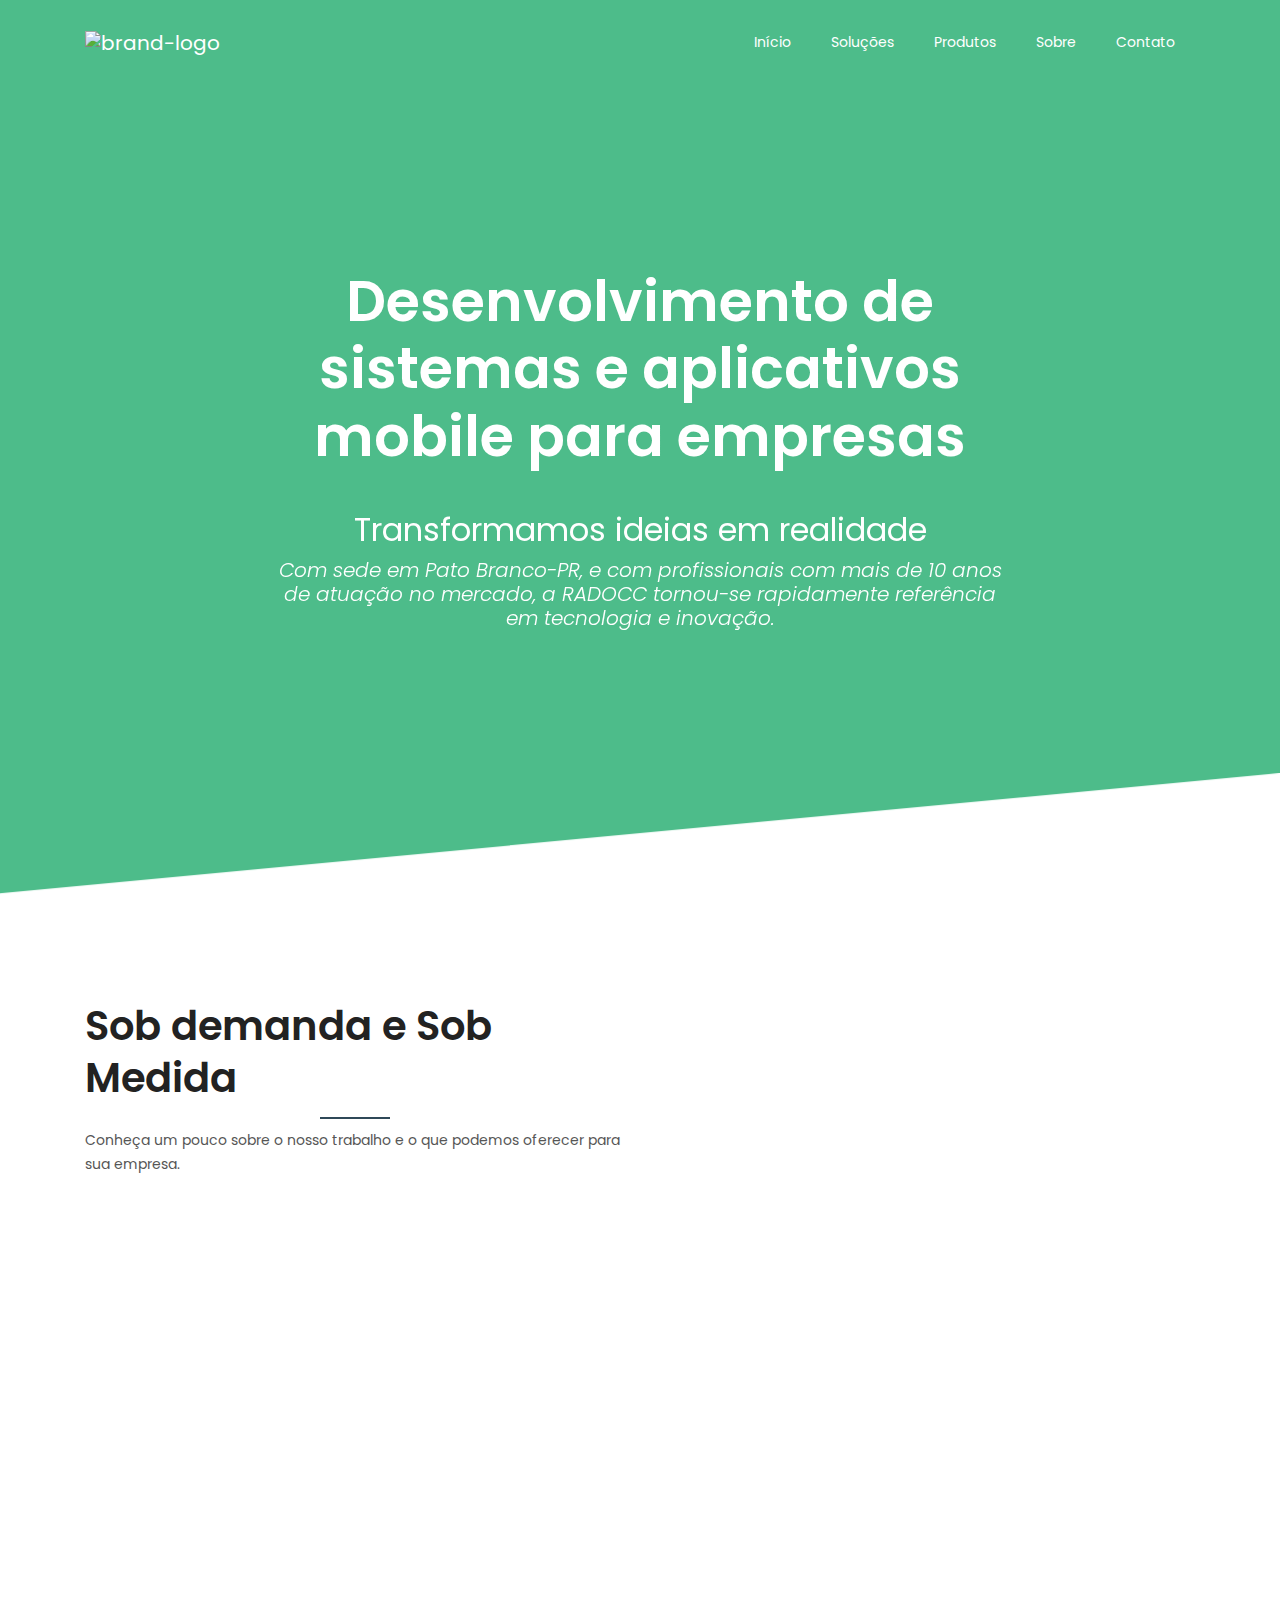
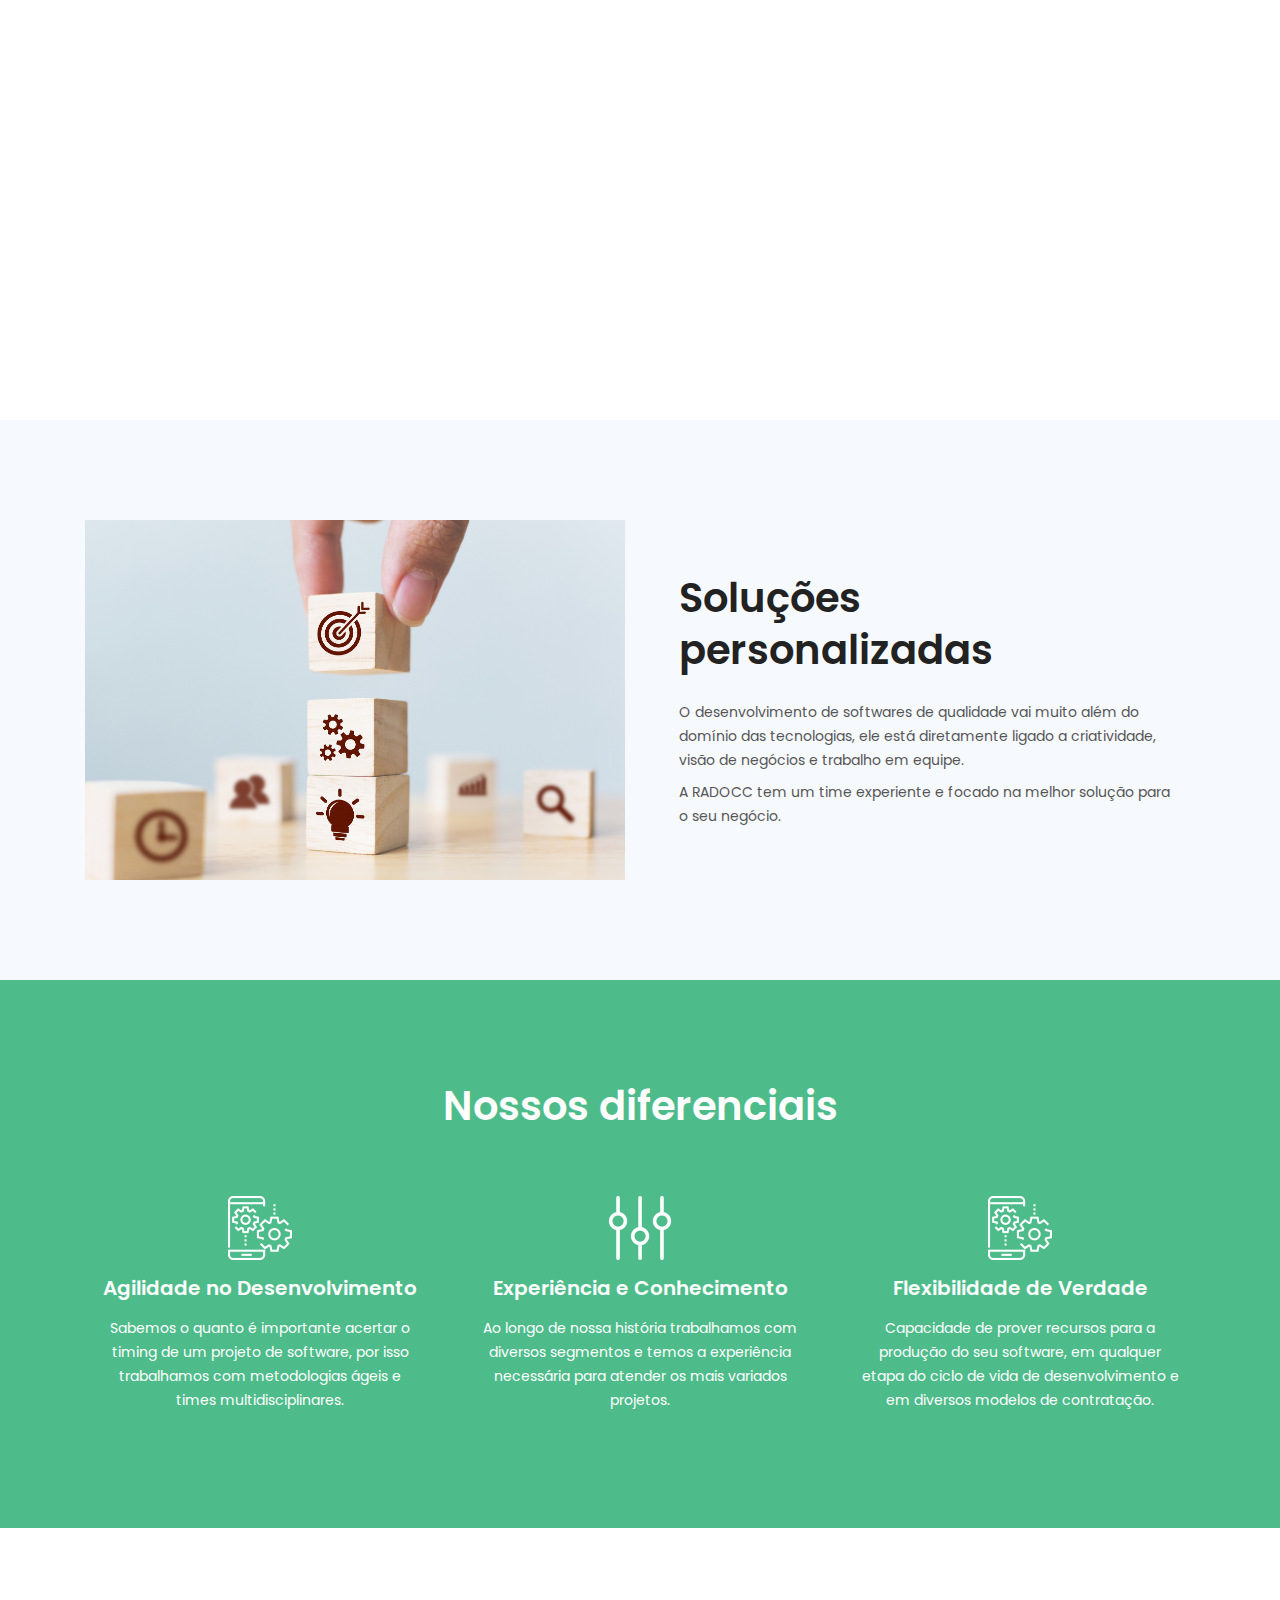
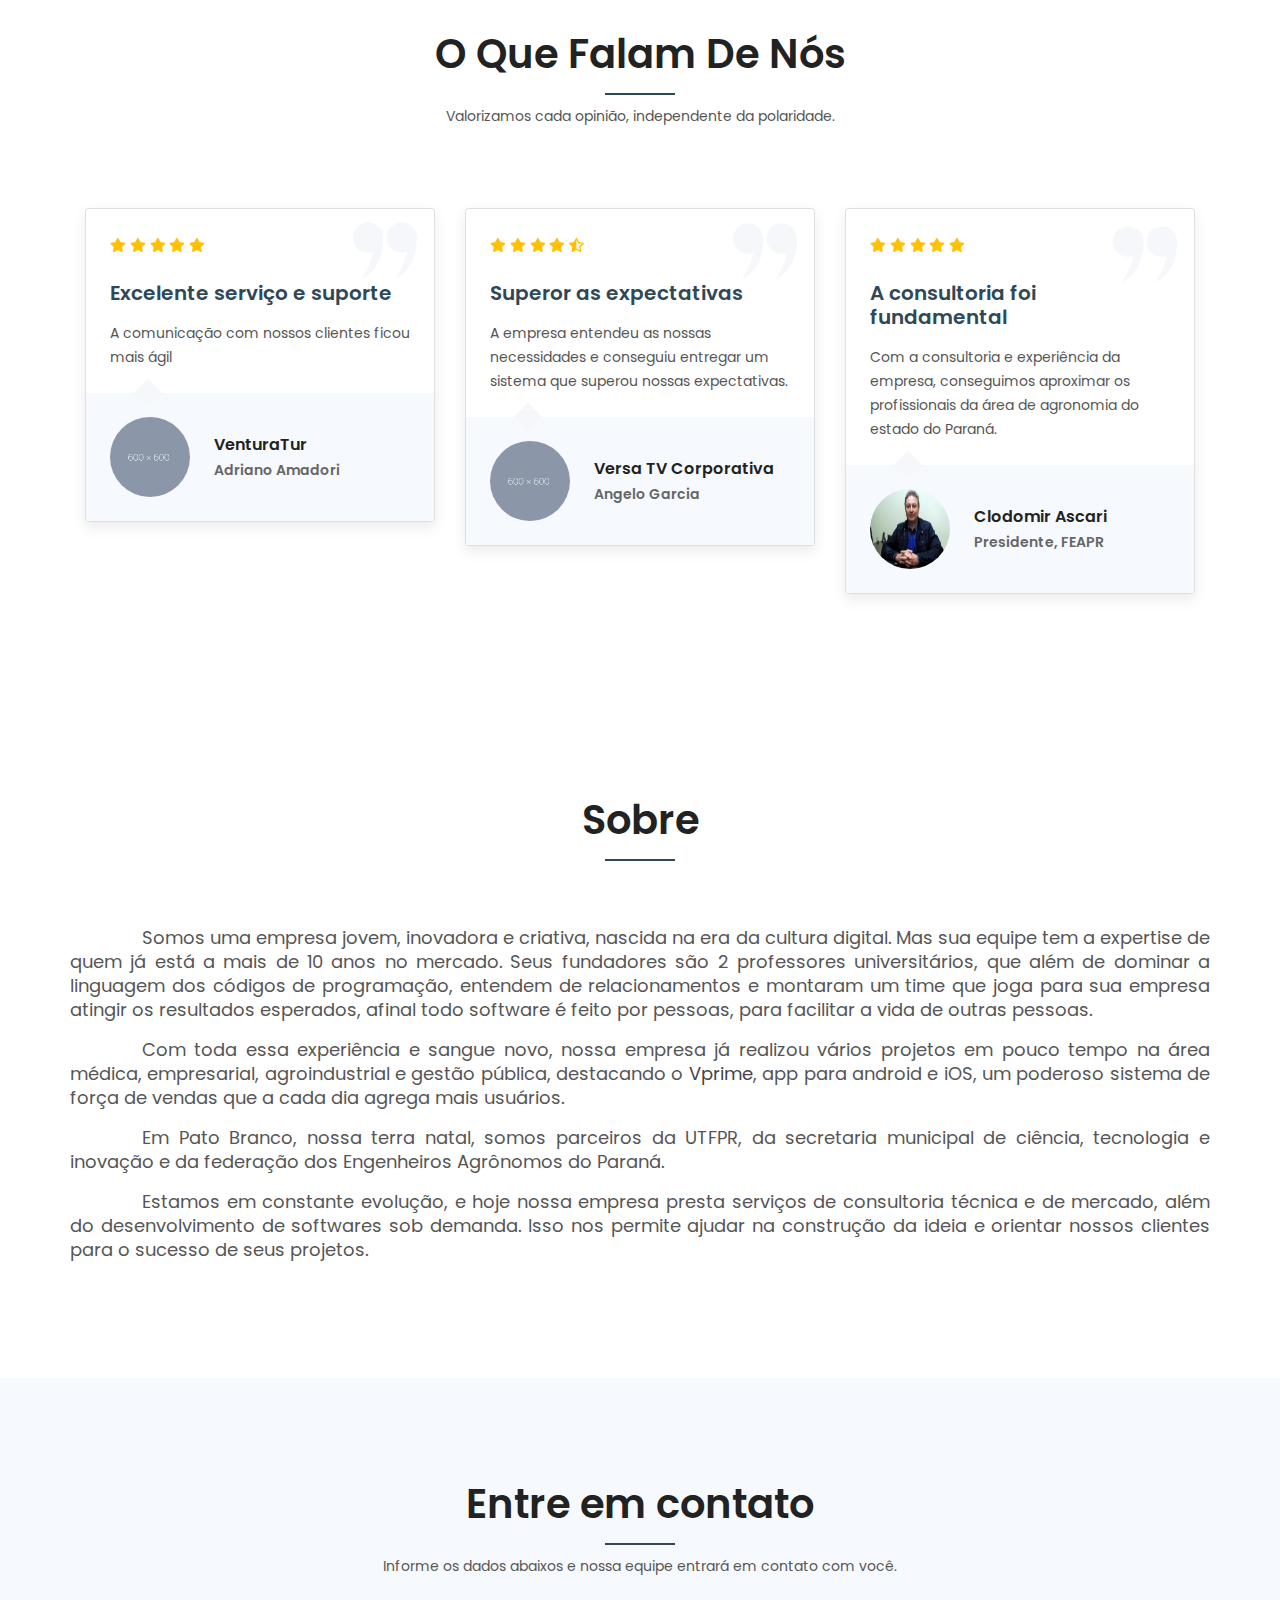
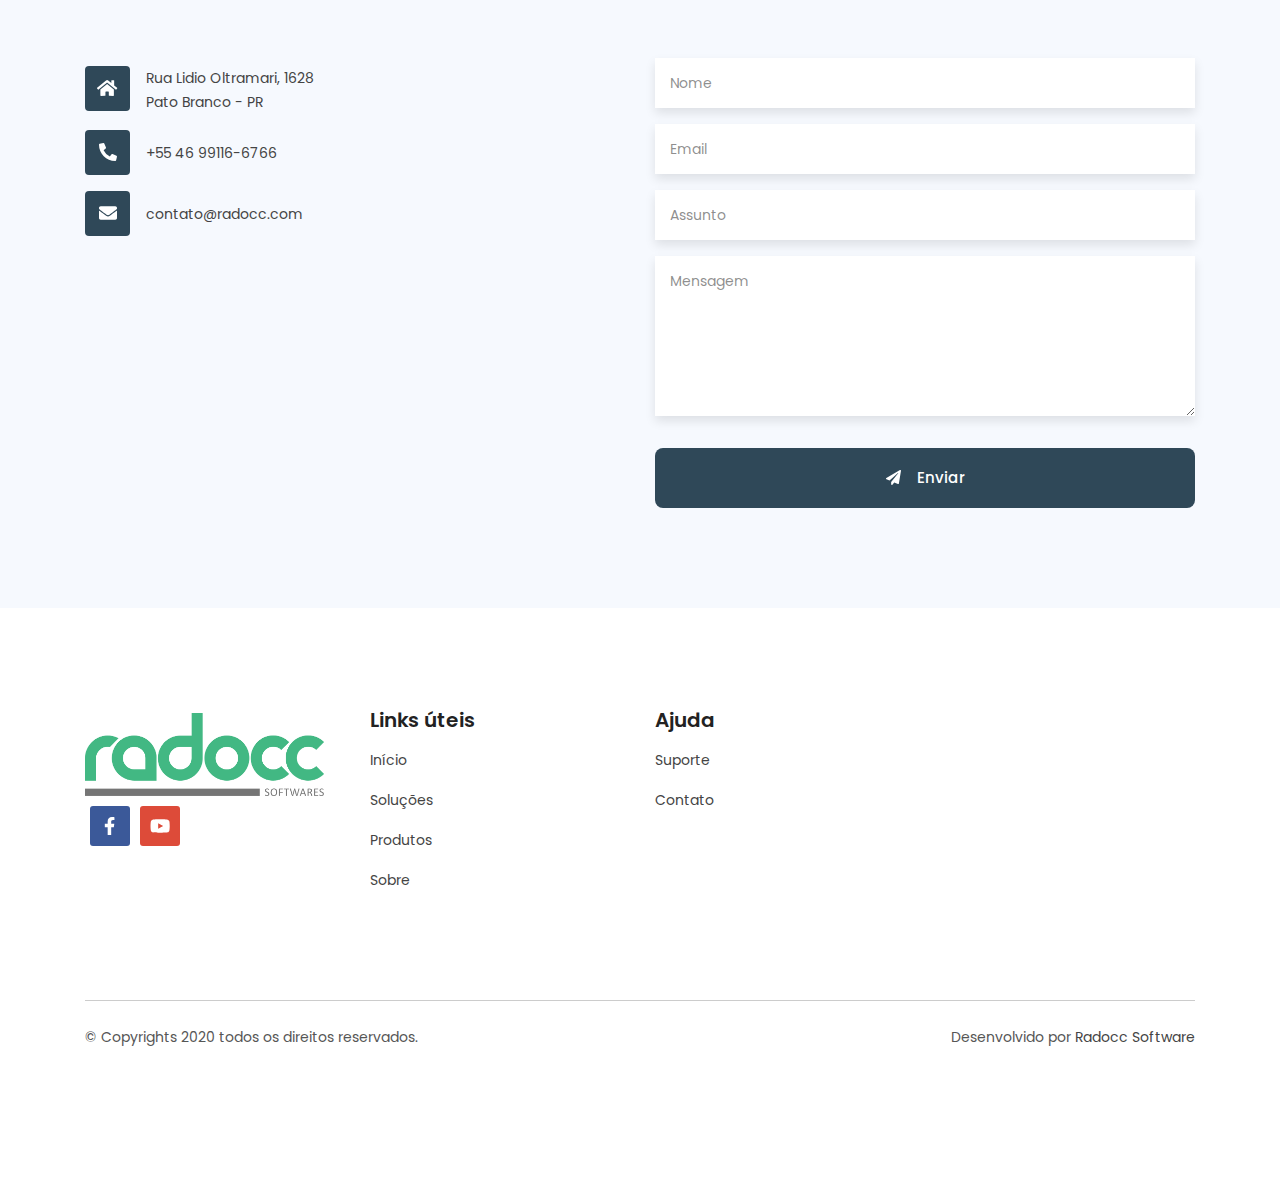
==== commit 001f3338: "first commit" ====
--- a/index.html
+++ b/index.html
@@ -9,42 +9,22 @@
     <!-- The above 4 meta tags *must* come first in the head; any other head content must come *after* these tags -->
 
     <!-- Title  -->
-    <title>VPrime | Radocc</title>
+    <title>Radocc</title>
 
     <!-- Favicon  -->
-    <link rel="icon" href="assets/img/favicon.webp">
+    <link rel="icon" href="assets/img/favicon.png">
 
     <!-- ***** All CSS Files ***** -->
 
     <!-- Style css -->
     <link rel="stylesheet" href="assets/css/style.css">
-
+    <link rel="stylesheet" href="assets/css/radocc.css">
     <!-- Responsive css -->
     <link rel="stylesheet" href="assets/css/responsive.css">
-    <script>
-        function abrirModal(){
-            var modal = document.getElementById("myModal");
-            var btn = document.getElementById("myBtn");
-            // Get the <span> element that closes the modal
-            var span = document.getElementsByClassName("close")[0];
-            
-            modal.style.display = "block";
-            // When the user clicks on <span> (x), close the modal
-            span.onclick = function() {
-                modal.style.display = "none";
-            }
-
-            // When the user clicks anywhere outside of the modal, close it
-            window.onclick = function(event) {
-                if (event.target == modal) {
-                    modal.style.display = "none";
-                }
-            }
-        }
-    </script>
+
 </head>
 
-<body class="homepage-2" onload="abrirModal()">
+<body class="homepage">
     <!--====== Preloader Area Start ======-->
     <div class="preloader-main">
         <div class="preloader-wapper">
@@ -56,8 +36,8 @@
                     </filter>
                 </defs>
                 <g filter="url(#goo)">
-                    <circle class="dot" cx="50" cy="50" r="25" fill="#F26419" />
-                    <circle class="dot" cx="50" cy="50" r="25" fill="#F26419" />
+                    <circle class="dot" cx="50" cy="50" r="25" fill="#8731E8" />
+                    <circle class="dot" cx="50" cy="50" r="25" fill="#8731E8" />
                 </g>
             </svg>
             <div>
@@ -77,9 +57,9 @@
         <!-- ***** Header Start ***** -->
         <header class="navbar navbar-sticky navbar-expand-lg navbar-dark">
             <div class="container position-relative">
-                <a class="navbar-brand" href="index.html">
-                    <img class="navbar-brand-regular mini-logo" src="assets/img/logo/logo-vprime-white.webp" alt="brand-logo">
-                    <img class="navbar-brand-sticky mini-logo" src="assets/img/logo/logo-vprime.webp" alt="sticky brand-logo">
+                <a class="navbar-brand" href="#home">
+                    <img class="navbar-brand-regular" src="assets/img/logo/logos.png" alt="brand-logo">
+                    <img class="navbar-brand-sticky" src="assets/img/logo/logo2.png" alt="sticky brand-logo">
                 </a>
                 <button class="navbar-toggler d-lg-none" type="button" data-toggle="navbarToggler" aria-label="Toggle navigation">
                     <span class="navbar-toggler-icon"></span>
@@ -92,22 +72,20 @@
                     </button>
                     <nav>
                         <ul class="navbar-nav" id="navbar-nav">
-                            <li class="nav-item ">
-                                <a class="nav-link " href="#home">
-                                    Início
-                                </a> 
+                            <li class="nav-item">
+                                <a class="nav-link scroll" href="#inicio">Início</a>
                             </li>
                             <li class="nav-item">
-                                <a class="nav-link scroll" href="#features">Recursos</a>
-                            </li>                             
-                            <li class="nav-item">
-                                <a class="nav-link scroll" href="#pricing">Planos</a>
+                                <a class="nav-link scroll" href="#servicos">Soluções</a>
                             </li>
                             <li class="nav-item">
-                                <a class="nav-link scroll" href="#contact">Contato</a>
+                                <a class="nav-link scroll" href="#produtos">Produtos</a>
                             </li>
                             <li class="nav-item">
-                                <a class="nav-link " href="https://vprime-painel.radocc.com">Acessar</a>
+                                <a class="nav-link scroll" href="#sobre">Sobre</a>
+                            </li>
+                            <li class="nav-item">
+                                <a class="nav-link scroll" href="#contato">Contato</a>
                             </li>
                         </ul>
                     </nav>
@@ -117,228 +95,164 @@
         <!-- ***** Header End ***** -->
 
         <!-- ***** Welcome Area Start ***** -->
-        <section id="home" class="section welcome-area bg-overlay d-flex align-items-center overflow-hidden">
-            <!-- <div class="shapes-container"> -->
-                <!-- <div class="bg-shape"></div> -->
-            <!-- </div> -->
-            <div class="container h-100">
-                <div class="row align-items-center h-100">
+        <section id="inicio" class="section welcome-area bg-overlay overflow-hidden d-flex align-items-center">
+            <div class="container">
+                <div class="row align-items-center justify-content-center">
                     <!-- Welcome Intro Start -->
-                    <div class="col-12 col-md-5">
-                        <div class="welcome-intro">
-                            <h1 class="text-white">VPrime<br>solução em vendas</h1>
-                            <p class="text-white my-4">
-                                O VPrime é a solução de força de vendas que potencializa e gerencia sua área comercial. Vendas organizadas, ágeis e sem retrabalho.    
+                    <div class="col-12 col-md-7 col-lg-8">
+                        <div class="welcome-intro text-center">
+                            <h1 class="text-white" data-aos="fade-up" data-aos-delay="500" data-aos-duration="1000">Desenvolvimento de sistemas e aplicativos mobile para empresas</h1>
+                            <p class="text-white my-6 sub-title" data-aos="fade-up" data-aos-delay="800" data-aos-duration="1000">
+                                Transformamos ideias em realidade
                             </p>
-                            <div class="col-12 col-md-5 col-lg-6">
-                                <!-- Welcome Thumb -->
-                                <div class="welcome-thumb-play text-center mx-auto">
-                                    <!-- Play Button -->
-                                    <a class="play-btn" data-fancybox href="https://www.youtube.com/watch?v=Ec-2aXd0Rj0calc">
-                                        <div class="btn-circle play-animation"></div>
-                                        <div class="btn-circle play-animation animation-short"></div>
-                                        <!-- Play Icon -->
-                                        <div class="play-icon">
-                                            <i class="fas fa-play"></i>
-                                        </div>
-                                    </a>
-                                </div>
-                            </div>
-                        </div>
-                    </div>
-                    <div class="col-12 col-md-7">
-                        <!-- Welcome Thumb -->
-                        <div class="welcome-thumb" data-aos="fade-right" data-aos-delay="500" data-aos-duration="1000">
-                            <img src="assets/img/screenshots/1463.png" alt="">
-                        </div>
-                    </div>
-                </div>
-            </div>
+                            <div class="welcome-bottom" data-aos="fade-up" data-aos-delay="1000" data-aos-duration="1000">
+                                
+                                <span class="d-inline-block text-white fw-3 font-italic mt-3 fs-20">
+                                    Com sede em Pato Branco-PR, e com profissionais com mais de 10 anos de atuação no mercado, a RADOCC tornou-se rapidamente referência em tecnologia e inovação.    
+                                </span>
+                            </div>
+                        </div>
+                    </div>
+                </div>
+            </div>
+            <!-- Shape Bottom -->
             <div class="shape-bottom">
-                <svg fill="#fff" id="Layer_1" x="0px" y="0px" viewBox="0 0 1921 819.8" style="enable-background:new 0 0 1921 819.8;" xml:space="preserve">
-                    <path class="st0" d="M1921,413.1v406.7H0V0.5h0.4l228.1,598.3c30,74.4,80.8,130.6,152.5,168.6c107.6,57,212.1,40.7,245.7,34.4  c22.4-4.2,54.9-13.1,97.5-26.6L1921,400.5V413.1z"></path>
-                    <path class="st1" d="M1921,387.9v431.9H0V0h13l226.6,594.4c14.4,35.7,34,67.4,58.3,94.3c24.4,26.9,54.2,49.8,88.6,68.1  c50.2,26.6,105.8,40.1,165.2,40.1c36.1,0,63.6-5.2,72.6-6.9c21.6-4,53.9-12.9,96.1-26.2L1921,387.9z"></path>
+                <svg fill="#fff" xmlns="http://www.w3.org/2000/svg" viewBox="0 0 1000 100" preserveAspectRatio="none">
+                    <path class="fill" d="M0,6V0h1000v100L0,6z"></path>
                 </svg>
             </div>
         </section>
         <!-- ***** Welcome Area End ***** -->
-
-        <section id="features" class="section features-area overflow-hidden ptb_100">
+        <section id="servicos" class="section features-area style-two overflow-hidden ptb_100">
             <div class="container">
-                <div class="row justify-content-center">
+                <div class="row">
                     <div class="col-12 col-md-10 col-lg-6">
                         <!-- Section Heading -->
-                        <div class="section-heading text-center">
-                            <h2>Porque adquirir o VPrime</h2>
-                            <p class="d-none d-sm-block mt-4">
-                                Gerentes e coordenadores comerciais terão uma visão clara e em tempo real de tudo que acontece com seus clientes e sua equipe de vendas.
-                            </p>
-                            <p class="d-block d-sm-none mt-4">Sistema completo em gestão</p>
-                        </div>
-                    </div>
-                </div>
-                <div class="row align-items-center">
-                    <div class="col-12 col-md-6 col-lg-4">
-                        <!-- Features Item -->
-                        <ul class="features-item">
-                            <li>
-                                <!-- Image Box -->
-                                <div class="image-box media px-1 py-3 py-md-4 wow fadeInLeft" data-aos-duration="2s" data-wow-delay="0.3s">
-                                    <!-- Featured Image -->
-                                    <div class="featured-img mr-3">
-                                        <img class="avatar-sm" src="assets/img/icon/featured-img/location.png" alt="">
-                                    </div>
-                                    <!-- Icon Text -->
-                                    <div class="icon-text media-body align-self-center align-self-md-start">
-                                        <h3 class="mb-2">Mapeamento de Vendas</h3>
-                                        <p>
-                                            Faz o mapeamento de cada operação de venda realizada e disponibiliza ao vendedor e supervisores uma visão em mapa seguindo a hierarquia de supervisores
-                                        </p>
-                                    </div>
-                                </div>
-                            </li>
-                            <li>
-                                <!-- Image Box -->
-                                <div class="image-box media px-1 py-3 py-md-4 wow fadeInLeft" data-aos-duration="2s" data-wow-delay="0.6s">
-                                    <!-- Featured Image -->
-                                    <div class="featured-img mr-3">
-                                        <img class="avatar-sm" src="assets/img/icon/featured-img/calendar.png" alt="">
-                                    </div>
-                                    <!-- Icon Text -->
-                                    <div class="icon-text media-body align-self-center align-self-md-start">
-                                        <h3 class="mb-2">Agenda de Visitas</h3>
-                                        <p>
-                                            Permite mapear e definir rotas de visitas por dia para cada vendedor, de forma a reduzir custos e maximizar a produtividade da equipe.
-                                        </p>
-                                    </div>
-                                </div>
-                            </li>
-                            <li>
-                                <!-- Image Box -->
-                                <div class="image-box media px-1 py-3 py-md-4 wow fadeInLeft" data-aos-duration="2s" data-wow-delay="0.9s">
-                                    <!-- Featured Image -->
-                                    <div class="featured-img mr-3">
-                                        <img class="avatar-sm" src="assets/img/icon/featured-img/lock.png" alt="">
-                                    </div>
-                                    <!-- Icon Text -->
-                                    <div class="icon-text media-body align-self-center align-self-md-start">
-                                        <h3 class="mb-2">Segurança </h3>
-                                        <p>Disponível em cloud, o sistema fica disponível 24 horas por dia, 7 dias por semana.</p>
-                                    </div>
-                                </div>
-                            </li>
-                        </ul>
-                    </div>
-                    <div class="col-12 col-lg-4 d-none d-lg-block">
-                        <!-- Featutes Thumb -->
-                        <div class="features-thumb text-center">
-                            <img src="assets/img/screenshots/positivacao.png" alt="">
-                        </div>
-                    </div>
-                    <div class="col-12 col-md-6 col-lg-4">
-                        <!-- Features Item -->
-                        <ul class="features-item">
-                            <li>
-                                <!-- Image Box -->
-                                <div class="image-box media px-1 py-3 py-md-4 wow fadeInRight" data-aos-duration="2s" data-wow-delay="0.3s">
-                                    <!-- Featured Image -->
-                                    <div class="featured-img mr-3">
-                                        <img class="avatar-sm" src="assets/img/icon/featured-img/support.png" alt="">
-                                    </div>
-                                    <!-- Icon Text -->
-                                    <div class="icon-text media-body align-self-center align-self-md-start">
-                                        <h3 class="mb-2">Customizado</h3>
-                                        <p>Configure o sistema de acordo com as politicas comerciais de sua empresa.</p>
-                                    </div>
-                                </div>
-                            </li>
-                            <li>
-                                <!-- Image Box -->
-                                <div class="image-box media px-1 py-3 py-md-4 wow fadeInRight" data-aos-duration="2s" data-wow-delay="0.6s">
-                                    <!-- Featured Image -->
-                                    <div class="featured-img mr-3">
-                                        <img class="avatar-sm" src="assets/img/icon/featured-img/rocket.png" alt="">
-                                    </div>
-                                    <!-- Icon Text -->
-                                    <div class="icon-text media-body align-self-center align-self-md-start">
-                                        <h3 class="mb-2">Campanhas de Vendas</h3>
-                                        <p>
-                                            Defina em cada campanha de venda as regras e benefícios para que o vendedor não perca nenhuma oportunidade.
-                                        </p>
-                                    </div>
-                                </div>
-                            </li>
-                            <li>
-                                <!-- Image Box -->
-                                <div class="image-box media px-1 py-3 py-md-4 wow fadeInRight" data-aos-duration="2s" data-wow-delay="0.9s">
-                                    <!-- Featured Image -->
-                                    <div class="featured-img mr-3">
-                                        <img class="avatar-sm" src="assets/img/icon/featured-img/target.png" alt="">
-                                    </div>
-                                    <!-- Icon Text -->
-                                    <div class="icon-text media-body align-self-center align-self-md-start">
-                                        <h3 class="mb-2">Metas</h3>
-                                        <p>
-                                            Estabeleça as metas e deixe o sistema realizar o controle e apontamento dos integrantes da equipe seguindo a hierarquia de supervisores. 
-                                        </p>
-                                    </div>
-                                </div>
-                            </li>
-                        </ul>
-                    </div>
-                </div>
-            </div>
-        </section>
-        <!-- ***** Features Area End ***** -->
-
+                        <div class="section-heading">
+                            <h2>Sob demanda e Sob Medida</h2>
+                            <p class="d-none d-sm-block mt-4">Conheça um pouco sobre o nosso trabalho e o que podemos oferecer para sua empresa.</p>
+                        </div>
+                    </div>
+                </div>
+                <div class="row">
+                    <div class="col-12 col-md-6 col-lg-4 my-3 res-margin">
+                        <!-- Image Box -->
+                        <div class="image-box text-center icon-1 p-5 wow fadeInLeft" data-aos-duration="2s" data-wow-delay="0.4s">
+                            <!-- Featured Image -->
+                            <div class="featured-img mb-3">
+                                <img class="avatar-sm" src="assets/img/icon/featured-img/layers.png" alt="">
+                            </div>
+                            <!-- Icon Text -->
+                            <div class="icon-text">
+                                <h3 class="mb-2">Desenvolvimento mobile</h3>
+                                <p>Desenvolvimento de aplicativos mobile com as tecnologias mais inovadoras, desenvolvimento Android e iOS.</p>
+                            </div>
+                        </div>
+                    </div>
+                    <div class="col-12 col-md-6 col-lg-4 my-3 res-margin">
+                        <!-- Image Box -->
+                        <div class="image-box text-center icon-1 p-5 wow fadeInUp" data-aos-duration="2s" data-wow-delay="0.2s">
+                            <!-- Featured Image -->
+                            <div class="featured-img mb-3">
+                                <img class="avatar-sm" src="assets/img/icon/featured-img/speak.png" alt="">
+                            </div>
+                            <!-- Icon Text -->
+                            <div class="icon-text">
+                                <h3 class="mb-2">Back-End & APIs</h3>
+                                <p>
+                                    Tudo que o seu aplicativo precisar pra funcionar integrado e na nuvem. Infraestrutura completa de banco de dados, servidores e APIs.
+                                </p>
+                            </div>
+                        </div>
+                    </div>
+                    <div class="col-12 col-md-6 col-lg-4 my-3 res-margin">
+                        <!-- Image Box -->
+                        <div class="image-box text-center icon-1 p-5 wow fadeInRight" data-aos-duration="2s" data-wow-delay="0.4s">
+                            <!-- Featured Image -->
+                            <div class="featured-img mb-3">
+                                <img class="avatar-sm" src="assets/img/icon/featured-img/lock.png" alt="">
+                            </div>
+                            <!-- Icon Text -->
+                            <div class="icon-text">
+                                <h3 class="mb-2">Design Funcional</h3>
+                                <p>
+                                    Equipe especializada no desenvolvimento de layouts para sistemas web, websites e apps Android e iOS, com foco na usabilidade e design inovador.    
+                                </p>
+                            </div>
+                        </div>
+                    </div>
+                    <div class="col-12 col-md-6 col-lg-4 my-3 res-margin">
+                        <!-- Image Box -->
+                        <div class="image-box text-center icon-1 p-5 wow fadeInLeft" data-aos-duration="2s" data-wow-delay="0.8s">
+                            <!-- Featured Image -->
+                            <div class="featured-img mb-3">
+                                <img class="avatar-sm" src="assets/img/icon/featured-img/support.png" alt="">
+                            </div>
+                            <!-- Icon Text -->
+                            <div class="icon-text">
+                                <h3 class="mb-2">Prototipação de soluções</h3>
+                                <p>
+                                    Análise e desenvolvimento de prótotipo para validação de produto    
+                                </p>
+                            </div>
+                        </div>
+                    </div>
+                    <div class="col-12 col-md-6 col-lg-4 my-3 res-margin">
+                        <!-- Image Box -->
+                        <div class="image-box text-center icon-1 p-5 wow fadeInUp" data-aos-duration="2s" data-wow-delay="0.4s">
+                            <!-- Featured Image -->
+                            <div class="featured-img mb-3">
+                                <img class="avatar-sm" src="assets/img/icon/featured-img/seo-and-web.png" alt="">
+                            </div>
+                            <!-- Icon Text -->
+                            <div class="icon-text">
+                                <h3 class="mb-2">Sistemas multiplataforma</h3>
+                                <p>
+                                    Desenvolvemos as soluções para as plataformas Android e IOS com tecnológias novas do mercado .    
+                                </p>
+                            </div>
+                        </div>
+                    </div>
+                    <div class="col-12 col-md-6 col-lg-4 my-3">
+                        <!-- Image Box -->
+                        <div class="image-box text-center icon-1 p-5 wow fadeInRight" data-aos-duration="2s" data-wow-delay="0.8s">
+                            <!-- Featured Image -->
+                            <div class="featured-img mb-3">
+                                <img class="avatar-sm" src="assets/img/icon/featured-img/code.png" alt="">
+                            </div>
+                            <!-- Icon Text -->
+                            <div class="icon-text">
+                                <h3 class="mb-2">Consultoria</h3>
+                                <p>
+                                    Antes de iniciar o projeto, realizamos uma consultoria para entender a necessidade e propor a melhor solução    
+                                </p>
+                            </div>
+                        </div>
+                    </div>
+                </div>
+            </div>
+        </section> 
         <!-- ***** Discover Area Start ***** -->
         <section class="section discover-area bg-gray overflow-hidden ptb_100">
             <div class="container">
-                <div class="row justify-content-between align-items-center">
+                <div class="row align-items-center justify-content-between">
                     <div class="col-12 col-lg-6 order-2 order-lg-1">
                         <!-- Discover Thumb -->
                         <div class="service-thumb discover-thumb mx-auto">
-                            <img src="assets/img/discover/001_EQUIPE.png" alt="">
+                            <img src="assets/img/radocc/produtos.jpg" alt="">
                         </div>
                     </div>
                     <div class="col-12 col-lg-6 order-1 order-lg-2">
                         <!-- Discover Text -->
                         <div class="discover-text pt-4 pt-lg-0 px-0 px-lg-4">
-                            <h2 class="pb-4">Mais produtividade em sua equipe</h2>
-                            <!-- Service List -->
-                            <ul class="service-list style-two">
-                                <!-- Single Service -->
-                                <li class="single-service py-2">
-                                    <div class="service-text">
-                                        <p>Histórico do cliente e mix de produtos disponibilizados na negociação.</p>
-                                    </div>
-                                </li>
-                                <li class="single-service py-2">
-                                    <div class="service-text">
-                                        <p>Controle de positivação de clientes.</p>
-                                    </div>
-                                </li>
-                                <!-- Single Service -->
-                                <li class="single-service py-2">
-                                    <div class="service-text">
-                                        <p>Preços indexados com condições de pagamentos e segmentos do cliente.</p>
-                                    </div>
-                                </li>
-                                <!-- Single Service -->
-                                <li class="single-service py-2">
-                                    <div class="service-text">
-                                        <p>Simulação financeira no fechamento do pedido.</p>
-                                    </div>
-                                </li>
-                                <!-- Single Service -->
-                                <li class="single-service py-2">
-                                    <div class="service-text">
-                                        <p>
-                                            Roteirização e Agenda de visitas para cada dia no ciclo de visitas
-                                        </p>
-                                    </div>
-                                </li>
-                            </ul>
+                            <h2 class="pb-4">Soluções personalizadas</h2>
+                            <!-- Check List -->
+                            <p class="pb-2">
+                                O desenvolvimento de softwares de qualidade vai muito além do domínio das tecnologias, ele está diretamente ligado a criatividade, visão de negócios e trabalho em equipe.                                 
+                            </p> 
+                            <p>
+                                A RADOCC tem um time experiente e focado na melhor solução para o seu negócio. 
+                            </p> 
                         </div>
                     </div>
                 </div>
@@ -346,74 +260,7 @@
         </section>
         <!-- ***** Discover Area End ***** -->
 
-         <!-- ***** Service Area Start ***** -->
-         <section class="section service-area bg-inherit overflow-hidden ptb_100">
-            <div class="container">
-                <div class="row justify-content-between">
-                    <div class="col-12 col-lg-6 order-2 order-lg-1">
-                        <!-- Service Text -->
-                        <div class="service-text pt-4 pt-lg-0 px-0 px-lg-4">
-                            <h2 class="text-capitalize mb-4">Solução segura e completa</h2>
-                            <!-- Service List -->
-                            <ul class="service-list style-two">
-                                <!-- Single Service -->
-                                <li class="single-service py-2">
-                                    <div class="service-text">
-                                        <p>Coleta informações, gera relatórios e gráficos. Tudo de forma simples e fácil.
-                                    </div>
-                                </li>
-                                <!-- Single Service -->
-                                <li class="single-service py-2">
-                                    <div class="service-text">
-                                        <p>
-                                            Agilidade na criação e modificação das campanhas de vendas.
-                                        </p>
-                                    </div>
-                                </li>
-                                <!-- Single Service -->
-                                <li class="single-service py-2">
-                                    <div class="service-text">
-                                        <p>
-                                            Aumente a venda dos produtos através da campanha.    
-                                        </p>
-                                    </div>
-                                </li>
-                                <!-- Single Service -->
-                                <li class="single-service py-2">
-                                    <div class="service-text">
-                                        <p>
-                                            Fácil de usar com sistema hospedado na Nuvem;
-                                        </p>
-                                    </div>
-                                </li>
-                                <li class="single-service py-2">
-                                    <div class="service-text">
-                                        <p>
-                                            Sincronizado automaticamenteo ao seu ERP, permite a realização de vendas off-line
-                                        </p>
-                                    </div>
-                                </li>
-                                <li class="single-service py-2">
-                                    <div class="service-text">
-                                        <p>
-                                            Garantia de disponibilidade dos serviços.
-                                        </p>
-                                    </div>
-                                </li>
-                            </ul>
-                            <a href="https://api.whatsapp.com/send?phone=5546991166766&text=&source=&data=" target="_blank" class="btn btn-bordered mt-4">Saiba mais</a>
-                        </div>
-                    </div>
-                    <div class="col-12 col-lg-6 order-1 order-lg-2 d-none d-md-block">
-                        <!-- Service Thumb -->
-                        <div class="service-thumb mx-auto">
-                            <img src="assets/img/screenshots/solucao.png" alt="">
-                        </div>
-                    </div>
-                </div>
-            </div>
-        </section>
-        <!-- ***** Service Area End ***** -->
+        
 
         <!-- ***** Work Area Start ***** -->
         <section class="section work-area bg-overlay overflow-hidden ptb_100">
@@ -422,9 +269,9 @@
                     <div class="col-12 col-lg-6">
                         <!-- Work Content -->
                         <div class="work-content text-center">
-                            <h2 class="text-white">Como o VPrime funciona?</h2>
+                            <h2 class="text-white">Nossos diferenciais</h2>
                             <p class="text-white my-3 mt-sm-4 mb-sm-5">
-                                Sincronizado ao seu ERP, seus representantes terão informações atualizadas dos seus produtos, clientes e política comercial, para fazer vendas com maior qualidade e agilidade. 
+                                
                             </p>
                         </div>
                     </div>
@@ -435,10 +282,12 @@
                         <div class="single-work text-center p-3">
                             <!-- Work Icon -->
                             <div class="work-icon">
-                                <img class="avatar-md" src="assets/img/icon/work/download.png" alt="">
-                            </div>
-                            <h3 class="text-white py-3">Instale o VPrime</h3>
-                            <p class="text-white">Baixe o aplicativo através da playstore e appstore, faça o login, e boas vendas.</p>
+                                <img class="avatar-md" src="assets/img/icon/work/app.png" alt="">
+                            </div>
+                            <h3 class="text-white py-3">Agilidade no Desenvolvimento</h3>
+                            <p class="text-white">
+                                Sabemos o quanto é importante acertar o timing de um projeto de software, por isso trabalhamos com metodologias ágeis e times multidisciplinares.    
+                            </p>
                         </div>
                     </div>
                     <div class="col-12 col-md-4">
@@ -448,8 +297,10 @@
                             <div class="work-icon">
                                 <img class="avatar-md" src="assets/img/icon/work/settings.png" alt="">
                             </div>
-                            <h3 class="text-white py-3">Defina sua politica de vendas</h3>
-                            <p class="text-white">No portal Web configure as politicas de trabalho de sua empresa, defina os usuários do sistema, agenda de visitas e campanhas de venda.</p>
+                            <h3 class="text-white py-3">Experiência e Conhecimento</h3>
+                            <p class="text-white">
+                                Ao longo de nossa história trabalhamos com diversos segmentos e temos a experiência necessária para atender os mais variados projetos. 
+                            </p>
                         </div>
                     </div>
                     <div class="col-12 col-md-4">
@@ -459,68 +310,18 @@
                             <div class="work-icon">
                                 <img class="avatar-md" src="assets/img/icon/work/app.png" alt="">
                             </div>
-                            <h3 class="text-white py-3">Venda on-line e off-line</h3>
-                            <p class="text-white">Abertura de clientes e realização de pedidos onde estiver, sem dependência de internet, seguindo as politicas comerciais.</p>
+                            <h3 class="text-white py-3">
+                                Flexibilidade de Verdade
+                            </h3>
+                            <p class="text-white">
+                                Capacidade de prover recursos para a produção do seu software, em qualquer etapa do ciclo de vida de desenvolvimento e em diversos modelos de contratação.  
+                            </p>
                         </div>
                     </div>
                 </div>
             </div>
         </section>
         <!-- ***** Work Area End ***** -->
-
-        <!-- ***** Screenshots Area Start ***** -->
-        <section id="screenshots" class="section screenshots-area ptb_100">
-            <div class="container">
-                <div class="row justify-content-center">
-                    <div class="col-12 col-md-10 col-lg-7">
-                        <!-- Section Heading -->
-                        <div class="section-heading text-center">
-                            <h2 class="">Design intuitivo</h2>
-                            <p class="d-none d-sm-block mt-4">O Design do sistema e suas funcionalidades foram desenvolvido pensando em cada momento do seu dia a dia.</p>
-                            <p class="d-block d-sm-none mt-4">O Design do sistema e suas funcionalidades foram desenvolvido pensando em cada momento do seu dia a dia.</p>
-                        </div>
-                    </div>
-                </div>
-                <div class="row">
-                    <div class="col-12 screenshots">
-                        <!-- App Screenshot Slider Area -->
-                        <div class="frame-mobile">
-                            <img src="assets/img/screenshots/modelo_celular.png" alt="">
-                        </div>
-                        <div class="mobile-sliders">
-                            <div class="app-screenshots">
-                                <div class="single-screenshot">
-                                    <img src="assets/img/screenshots/vprime_screens/inicio.jpg" alt="">
-                                </div>
-                                <!-- Single Screenshot Item -->
-                                <div class="single-screenshot">
-                                    <img src="assets/img/screenshots/vprime_screens/home.jpg" alt="">
-                                </div>
-                                <div class="single-screenshot">
-                                    <img src="assets/img/screenshots/vprime_screens/agenda.jpg" alt="">
-                                </div>
-                                <div class="single-screenshot">
-                                    <img src="assets/img/screenshots/vprime_screens/metas.jpg" alt="">
-                                </div>
-                                <div class="single-screenshot">
-                                    <img src="assets/img/screenshots/vprime_screens/mapavendas.jpg" alt="">
-                                </div>
-                                <div class="single-screenshot">
-                                    <img src="assets/img/screenshots/vprime_screens/itens_expandidos.jpg" alt="">
-                                </div>
-                                <div class="single-screenshot">
-                                    <img src="assets/img/screenshots/vprime_screens/impressao.jpg" alt="">
-                                </div>
-                                <div class="single-screenshot">
-                                    <img src="assets/img/screenshots/vprime_screens/campanhas_aplicar.jpg" alt="">
-                                </div>
-                            </div>
-                        </div>
-                    </div>
-                </div>
-            </div>
-        </section>
-        <!-- ***** Screenshots Area End ***** -->
 
         <!-- ***** Review Area Start ***** -->
         <section id="review" class="review-area ptb_100">
@@ -529,11 +330,9 @@
                     <div class="col-12 col-md-10 col-lg-8">
                         <!-- Section Heading -->
                         <div class="section-heading text-center">
-                            <h2 class="">O que dizem de nós</h2>
+                            <h2 class="text-capitalize">O que falam de nós</h2>
                             <p class="d-none d-sm-block mt-4">
-                            </p>
-                            <p class="d-block d-sm-none mt-4">
-                                
+                                Valorizamos cada opinião, independente da polaridade.
                             </p>
                         </div>
                     </div>
@@ -551,10 +350,12 @@
                                     <i class="fas fa-star text-warning"></i>
                                     <i class="fas fa-star text-warning"></i>
                                 </div>
-                                <h4 class="text-primary mt-4 mb-3">Excelente serviço e suporte!!</h4>
+                                <h4 class="text-primary mt-4 mb-3">Excelente serviço e suporte</h4>
                                 <!-- Review Text -->
                                 <div class="review-text">
-                                    <p>Com o VPrime e sua equipe de suporte, ampliamos a nossa área de vendas de forma clara e segura.</p>
+                                    <p>
+                                        A comunicação com nossos clientes ficou mais ágil
+                                    </p>
                                 </div>
                                 <!-- Quotation Icon -->
                                 <div class="quot-icon">
@@ -565,12 +366,12 @@
                             <div class="reviewer media bg-gray p-4">
                                 <!-- Reviewer Thumb -->
                                 <div class="reviewer-thumb">
-                                    <img class="avatar-lg radius-100" src="assets/img/avatar/otavio.jpg" alt="">
+                                    <img class="avatar-lg radius-100" src="assets/img/avatar/avatar-1.png" alt="">
                                 </div>
                                 <!-- Reviewer Media -->
                                 <div class="reviewer-meta media-body align-self-center ml-4">
-                                    <h5 class="reviewer-name color-primary mb-2">Otávio Henrique Rosada</h5>
-                                    <h6 class="text-secondary fw-6">Indústria Vó Neuza</h6>
+                                    <h5 class="reviewer-name color-primary mb-2">VenturaTur</h5>
+                                    <h6 class="text-secondary fw-6">Adriano Amadori</h6>
                                 </div>
                             </div>
                         </div>
@@ -587,10 +388,12 @@
                                     <i class="fas fa-star text-warning"></i>
                                     <i class="fas fa-star-half-alt text-warning"></i>
                                 </div>
-                                <h4 class="text-primary mt-4 mb-3">Atendimento ágil</h4>
+                                <h4 class="text-primary mt-4 mb-3">Superor as expectativas</h4>
                                 <!-- Review Text -->
                                 <div class="review-text">
-                                    <p>A equipe de suporte realmente entende do meu dia a dia, e conseguem além de ajudar, nós guia ao sucesso.</p>
+                                    <p>
+                                        A empresa entendeu as nossas necessidades e conseguiu entregar um sistema que superou nossas expectativas.
+                                    </p>
                                 </div>
                                 <!-- Quotation Icon -->
                                 <div class="quot-icon">
@@ -601,12 +404,12 @@
                             <div class="reviewer media bg-gray p-4">
                                 <!-- Reviewer Thumb -->
                                 <div class="reviewer-thumb">
-                                    <img class="avatar-lg radius-100" src="assets/img/avatar/dionata.jpeg" alt="">
+                                    <img class="avatar-lg radius-100" src="assets/img/avatar/avatar-2.png" alt="">
                                 </div>
                                 <!-- Reviewer Media -->
                                 <div class="reviewer-meta media-body align-self-center ml-4">
-                                    <h5 class="reviewer-name color-primary mb-2">Dionata Farias</h5>
-                                    <h6 class="text-secondary fw-6">Rede Delta de Combustíveis</h6>
+                                    <h5 class="reviewer-name color-primary mb-2">Versa TV Corporativa</h5>
+                                    <h6 class="text-secondary fw-6">Angelo Garcia</h6>
                                 </div>
                             </div>
                         </div>
@@ -623,11 +426,11 @@
                                     <i class="fas fa-star text-warning"></i>
                                     <i class="fas fa-star text-warning"></i>
                                 </div>
-                                <h4 class="text-primary mt-4 mb-3">Reduziu meu trabalho</h4>
+                                <h4 class="text-primary mt-4 mb-3">A consultoria foi fundamental</h4>
                                 <!-- Review Text -->
                                 <div class="review-text">
                                     <p>
-                                        Com informações seguras, em tempo real, consigo planejar o futuro do negócio, enquanto o Vprime gerencia a operação.
+                                        Com a consultoria e experiência da empresa, conseguimos aproximar os profissionais da área de agronomia do estado do Paraná.
                                     </p>
                                 </div>
                                 <!-- Quotation Icon -->
@@ -639,12 +442,12 @@
                             <div class="reviewer media bg-gray p-4">
                                 <!-- Reviewer Thumb -->
                                 <div class="reviewer-thumb">
-                                    <img class="avatar-lg radius-100" src="assets/img/avatar/avatar-3.png" alt="">
+                                    <img class="avatar-lg radius-100" src="assets/img/avatar/clodomir.jpg" alt="">
                                 </div>
                                 <!-- Reviewer Media -->
                                 <div class="reviewer-meta media-body align-self-center ml-4">
-                                    <h5 class="reviewer-name color-primary mb-2">Denilson</h5>
-                                    <h6 class="text-secondary fw-6">Indústria TNT Nitros Quimica</h6>
+                                    <h5 class="reviewer-name color-primary mb-2">Clodomir Ascari</h5>
+                                    <h6 class="text-secondary fw-6">Presidente, FEAPR</h6>
                                 </div>
                             </div>
                         </div>
@@ -652,282 +455,39 @@
                 </div>
             </div>
         </section>
-        <!-- ***** Review Area End ***** -->
-
-        <!-- ***** Price Plan Area Start ***** -->
-        <section id="pricing" class="section price-plan-area bg-gray overflow-hidden ptb_100">
+        <!-- ***** Review Area End ***** --> 
+        <!-- ***** Team Area Start ***** -->
+        <section id="sobre" class="section team-area team-style-two overflow-hidden ptb_100">
             <div class="container">
                 <div class="row justify-content-center">
-                    <div class="col-12 col-md-10 col-lg-7">
+                    <div class="col-12 col-md-10 col-lg-6">
                         <!-- Section Heading -->
                         <div class="section-heading text-center">
-                            <h2>Escolha o plano para sua necessidade</h2>
-                            <p class="d-none d-sm-block mt-4">
-                                Disponibilizamos planos da solução VPrime conforme a necessidade de cada cliente.    
-                            </p>
-                            <p class="d-block d-sm-none mt-4">
-                                Disponibilizamos planos da solução VPrime conforme a necessidade de cada cliente.
-                            </p>
-                        </div>
-                    </div>
-                </div>
-                <div class="row justify-content-center">
-                    <div class="col-12 col-sm-10 col-lg-12">
-                        <div class="row price-plan-wrapper">
-                            <div class="col-12 col-md-4 plan">
-                                <!-- Single Price Plan -->
-                                <div class="single-price-plan text-center p-5 wow fadeInLeft" data-aos-duration="2s" data-wow-delay="0.4s">
-                                    <!-- Plan Thumb -->
-                                    <div class="plan-thumb">
-                                        <img class="avatar-lg" src="assets/img/pricing/mala-de-viagem.png" alt="">
-                                    </div>
-                                    <!-- Plan Title -->
-                                    <div class="plan-title my-2 my-sm-3">
-                                        <h3 class="text-uppercase">Starter</h3>
-                                    </div>
-                                    <!-- Plan Price
-                                    <div class="plan-price pb-2 pb-sm-3">
-                                        <h1 class="color-primary"><small class="fw-7">R$</small>35,99</h1>
-                                    </div> -->
-                                    <!-- Plan Description -->
-                                    <div class="plan-description">
-                                        <ul class="plan-features">
-                                            <li class="border-top py-3">Online e Offline</li>
-                                            <li class="border-top py-3">Servidor em Nuvem</li>
-                                            <li class="border-top py-3">24/7 Suporte técnico</li>
-                                            <li class="border-top py-3">Portal Web para gerenciamento e parametrizações</li>
-                                            <li class="border-top border-bottom py-3">Realização de backup diário</li>
-                                        </ul>
-                                    </div>
-                                    <!-- Plan Button -->
-                                    <div class="plan-button">
-                                        <a href="https://api.whatsapp.com/send?phone=5546991166766&text=&source=&data=" target="_blank" class="btn mt-4">Entrar em Contato</a>
-                                    </div>
-                                </div>
-                            </div>
-                            <div class="col-12 col-md-4 plan">
-                                <!-- Single Price Plan -->
-                                <div class="single-price-plan text-center p-5 wow fadeInRight" data-aos-duration="2s" data-wow-delay="0.4s">
-                                    <!-- Plan Thumb -->
-                                    <div class="plan-thumb">
-                                        <img class="avatar-lg" src="assets/img/pricing/diamante.png" alt="">
-                                    </div>
-                                    <!-- Plan Title -->
-                                    <div class="plan-title my-2 my-sm-3">
-                                        <h3 class="text-uppercase">Business</h3>
-                                    </div>
-                                    <!-- Plan Price -->
-                                    <!-- <div class="plan-price pb-2 pb-sm-3">
-                                        <h1 class="color-primary"><small class="fw-7">R$</small>49,99</h1>
-                                    </div> -->
-                                    <!-- Plan Description -->
-                                    <div class="plan-description">
-                                        <ul class="plan-features">
-                                            <li class="border-top py-3">Recursos do Starter</li>
-                                            <li class="border-top py-3">Cadastros de Clientes</li>
-                                            <li class="border-top py-3">Operações de pedidos, orçamentos, bonificação e troca</li>
-                                            <li class="border-top py-3">Positivação de Clientes</li>
-                                            <li class="border-top border-bottom py-3">Controle de Estoque</li>
-                                        </ul>
-                                    </div>
-                                    <!-- Plan Button -->
-                                    <div class="plan-button">
-                                        <a href="https://api.whatsapp.com/send?phone=5546991166766&text=&source=&data=" target="_blank" class="btn mt-4">Entrar em contato</a>
-                                    </div>
-                                </div>
-                            </div>
-                            <div class="col-12 col-md-4 plan">
-                                <!-- Single Price Plan -->
-                                <div class="single-price-plan text-center p-5 wow fadeInRight" data-aos-duration="2s" data-wow-delay="0.4s">
-                                    <!-- Plan Thumb -->
-                                    <div class="plan-thumb">
-                                        <img class="avatar-lg" src="assets/img/pricing/coroa.png" alt="">
-                                    </div>
-                                    <!-- Plan Title -->
-                                    <div class="plan-title my-2 my-sm-3">
-                                        <h3 class="text-uppercase">Enterprise</h3>
-                                    </div>
-                                    <!-- Plan Price -->
-                                    <!-- <div class="plan-price pb-2 pb-sm-3">
-                                        <h1 class="color-primary"><small class="fw-7">R$</small>79,99</h1>
-                                    </div> -->
-                                    <!-- Plan Description -->
-                                    <div class="plan-description">
-                                        <ul class="plan-features">
-                                            <li class="border-top py-3">Recursos do Business</li>
-                                            <li class="border-top py-3">Gestão de Conta Flex, Bonificação e Troca </li>
-                                            <li class="border-top py-3">Customização de Operações</li>
-                                            <li class="border-top py-3">Dashboard, Mapas de Vendas e Gráficos</li>
-                                            <li class="border-top border-bottom py-3">Comissões e Metas</li>
-                                        </ul>
-                                    </div>
-                                    <!-- Plan Button -->
-                                    <div class="plan-button">
-                                        <a href="https://api.whatsapp.com/send?phone=5546991166766&text=&source=&data=" target="_blank" class="btn mt-4">Entrar em contato</a>
-                                    </div>
-                                </div>
-                            </div>
-                        </div>
-                    </div>
+                            <h2 class="text-capitalize">Sobre</h2>                            
+                        </div>
+                    </div>
+                </div>
+                <div class="row justify-content">
+                    <p class=" ">
+                        Somos uma empresa jovem, inovadora e criativa, nascida na era da cultura digital. Mas sua equipe tem a expertise de quem já está a mais de 10 anos no mercado. Seus fundadores são 2 professores universitários, que além de dominar a linguagem dos códigos de programação, entendem de relacionamentos e montaram um time que joga para sua empresa atingir os resultados esperados, afinal todo software é feito por pessoas, para facilitar a vida de outras pessoas.
+                    </p>
+                    <p class="">
+                        Com toda essa experiência e sangue novo, nossa empresa já realizou vários projetos em pouco tempo na área médica, empresarial, agroindustrial e gestão pública, destacando o <a href="https://vprime.radocc.com" target="blank">Vprime</a>, app para android e iOS, um poderoso sistema de força de vendas que a cada dia agrega mais usuários.
+                    </p>
+                    <p class="">
+                        Em Pato Branco, nossa terra natal, somos parceiros da UTFPR, da secretaria municipal de ciência, tecnologia e inovação e da federação dos Engenheiros Agrônomos do Paraná.
+                    </p>
+                    <p class="">
+                        Estamos em constante evolução, e hoje nossa empresa presta serviços de consultoria técnica e de mercado, além do desenvolvimento de softwares sob demanda. Isso nos permite ajudar na construção da ideia e orientar nossos clientes para o sucesso de seus projetos.
+                    
+                    </p>                            
                 </div>
             </div>
         </section>
-        <!-- ***** Price Plan Area End ***** -->
-
-        <!-- ***** FAQ Area Start ***** -->
-        <section class="section faq-area ptb_100">
-            <div class="container">
-                <div class="row justify-content-center">
-                    <div class="col-12 col-md-10 col-lg-7">
-                        <!-- Section Heading -->
-                        <div class="section-heading text-center">
-                            <h2 class="">Perguntas frequentes</h2>
-                            <p class="d-none d-sm-block mt-4">Caso tenha dúvidas, veja abaixo as perguntas mais frequentes.</p>
-                            <p class="d-block d-sm-none mt-4">Caso tenha dúvidas, veja abaixo as perguntas mais frequentes.</p>
-                        </div>
-                    </div>
-                </div>
-                <div class="row justify-content-center">
-                    <div class="col-12">
-                        <!-- FAQ Content -->
-                        <div class="faq-content">
-                            <!-- sApp Accordion -->
-                            <div class="accordion" id="sApp-accordion">
-                                <div class="row justify-content-center">
-                                    <div class="col-12 col-md-10 col-lg-8">
-                                        <!-- Single Accordion Item -->
-                                        <div class="card border-top-0 border-left-0 border-right-0 border-bottom">
-                                            <!-- Card Header -->
-                                            <div class="card-header bg-inherit border-0 p-0">
-                                                <h2 class="mb-0">
-                                                    <button class="btn px-0 py-3" type="button" data-toggle="collapse" data-target="#collapseOne">
-                                                        Como instalar o Vprime?
-                                                    </button>
-                                                </h2>
-                                            </div>
-                                            <div id="collapseOne" class="collapse show" data-parent="#sApp-accordion">
-                                                <!-- Card Body -->
-                                                <div class="card-body px-0 py-3">
-                                                    Para a instalação do VPrime é necessário abrir sua loja de Aplicativos (PlayStore ou AppStore), pesquisar pelo nome vprime e realizar a instalação.
-                                                    Após instalado solicite ao seu administrador da empresa um usuário do aplicativo. Caso seja o administrador entre em contato com nossa equipe.
-                                                </div>
-                                            </div>
-                                        </div>
-                                        <!-- Single Accordion Item -->
-                                        <div class="card border-top-0 border-left-0 border-right-0 border-bottom">
-                                            <!-- Card Header -->
-                                            <div class="card-header bg-inherit border-0 p-0">
-                                                <h2 class="mb-0">
-                                                    <button class="btn collapsed px-0 py-3" type="button" data-toggle="collapse" data-target="#collapseTwo">
-                                                        Como solicitar o suporte?
-                                                    </button>
-                                                </h2>
-                                            </div>
-                                            <div id="collapseTwo" class="collapse" data-parent="#sApp-accordion">
-                                                <!-- Card Body -->
-                                                <div class="card-body px-0 py-3">
-                                                    Para a solicitação de suporte disponibilizamos um os telefones de contato na área contato do Site.
-                                                </div>
-                                            </div>
-                                        </div>
-                                        <!-- Single Accordion Item -->
-                                        <div class="card border-top-0 border-left-0 border-right-0 border-bottom">
-                                            <!-- Card Header -->
-                                            <div class="card-header bg-inherit border-0 p-0">
-                                                <h2 class="mb-0">
-                                                    <button class="btn collapsed px-0 py-3" type="button" data-toggle="collapse" data-target="#collapseThree">
-                                                        Como configurar o VPrime?
-                                                    </button>
-                                                </h2>
-                                            </div>
-                                            <div id="collapseThree" class="collapse" data-parent="#sApp-accordion">
-                                                <!-- Card Body -->
-                                                <div class="card-body px-0 py-3">
-                                                    Defina quais são as regras comerciais que deseja implantar no sistema e entre em contato com o suporte, para lhe auxiliar 
-                                                    na configuração do sistema.
-                                                </div>
-                                            </div>
-                                        </div>
-                                        <!-- Single Accordion Item -->
-                                        <div class="card border-top-0 border-left-0 border-right-0 border-bottom">
-                                            <!-- Card Header -->
-                                            <div class="card-header bg-inherit border-0 p-0">
-                                                <h2 class="mb-0">
-                                                    <button class="btn collapsed px-0 py-3" type="button" data-toggle="collapse" data-target="#collapseFour">
-                                                        Como configurar a conta Flex?
-                                                    </button>
-                                                </h2>
-                                            </div>
-                                            <div id="collapseFour" class="collapse" data-parent="#sApp-accordion">
-                                                <!-- Card Body -->
-                                                <div class="card-body px-0 py-3">
-                                                    A configuração é realizada na tela de Parâmetros, e para isso será necessário definir a modalidade do flex,
-                                                    o Saldo que vai conceder ao vendedor, qual o prazo de validade do saldo entre outras definições que estão na seção Flex em Parâmetros
-                                                </div>
-                                            </div>
-                                        </div>
-                                    </div>
-                                </div>
-                            </div>
-                        </div>
-                    </div>
-                </div>
-            </div>
-        </section>
-        <!-- ***** FAQ Area End ***** -->
-
-       <!-- ***** Download Area Start ***** -->
-       <section class="section download-area overlay-dark ptb_100">
-        <div class="container">
-            <div class="row justify-content-center">
-                <div class="col-12 col-md-10 col-lg-8">
-                    <!-- Download Text -->
-                    <div class="download-text text-center">
-                        <h2 class="text-white">Disponível para Android e IOS</h2>
-                        <p class="text-white my-3 d-none d-sm-block">
-                            Disponível nas plataformas Android e IOS, entregamos informações e operações que aumentará a produtividade da equipe de sua empresa.     
-                        </p>
-                        <p class="text-white my-3 d-block d-sm-none">sApp is available for all devices, consectetur adipisicing elit. Vel neque, cumque. Temporibus eligendi veniam, necessitatibus aut id labore nisi quisquam.</p>
-                        <!-- Store Buttons -->
-                        <div class="button-group store-buttons d-flex justify-content-center">
-                            <a href="https://play.google.com/store/apps/details?id=com.devionn.vprime" target="_blank">
-                                <img src="assets/img/icon/google-play.png" alt="">
-                            </a>
-                            <a href="#">
-                                <img src="assets/img/icon/app-store.png" alt="">
-                            </a>
-                        </div>
-                        <span class="d-inline-block text-white fw-3 font-italic mt-3">* Instale o Vprime conforme o seu aparelho</span>
-                    </div>
-                </div>
-            </div>
-        </div>
-    </section>
-    <!-- ***** Download Area End ***** -->
-
-        <!-- ***** Subscribe Area Start ***** -->
-        <!-- <section class="section subscribe-area ptb_100">
-            <div class="container">
-                <div class="row justify-content-center">
-                    <div class="col-12 col-md-10 col-lg-7">
-                        <div class="subscribe-content text-center">
-                            <h2>Deseja receber informações?</h2>
-                            <p class="my-4">Ao se inscrever, você receberá e-mails com informações sobre vendas, promoções e formas de pagamento. </p>
-                            <form class="subscribe-form">
-                                <div class="form-group">
-                                    <input type="email" class="form-control" id="exampleInputEmail1" aria-describedby="emailHelp" placeholder="digite seu e-mail">
-                                </div>
-                                <button type="submit" class="btn btn-lg btn-block">Enviar</button>
-                            </form>
-                        </div>
-                    </div>
-                </div>
-            </div>
-        </section> -->
-        <!-- ***** Subscribe Area End ***** -->
+        <!-- ***** Team Area End ***** -->
 
         <!--====== Contact Area Start ======-->
-        <section id="contact" class="contact-area bg-gray ptb_100">
+        <section id="contato" class="contact-area bg-gray ptb_100">
             <div class="container">
                 <div class="row justify-content-center">
                     <div class="col-12 col-md-10 col-lg-6">
@@ -957,7 +517,7 @@
                                     </a>
                                 </li>
                                 <li class="py-2">
-                                    <a class="media" href="#">
+                                    <a class="media" href="https://api.whatsapp.com/send?phone=5546991166766&text=&source=&data=" target="_blank">
                                         <div class="social-icon mr-3">
                                             <i class="fas fa-phone-alt"></i>
                                         </div>
@@ -965,7 +525,7 @@
                                     </a>
                                 </li>
                                 <li class="py-2">
-                                    <a class="media" href="#">
+                                    <a class="media" href="mailto:contato@radocc.com">
                                         <div class="social-icon mr-3">
                                             <i class="fas fa-envelope"></i>
                                         </div>
@@ -1014,7 +574,7 @@
         <div class="height-emulator d-none d-lg-block"></div>
         <!--====== Height Emulator Area End ======-->
 
-        <!--====== Footer Area Start ======-->
+         <!--====== Footer Area Start ======-->
         <footer class="footer-area">
             <!-- Footer Top -->
             <div class="footer-top ptb_100">
@@ -1022,15 +582,11 @@
                     <div class="row">
                         <div class="col-12 col-sm-6 col-lg-3">
                             <!-- Footer Items -->
-                            <div class="footer-items">
-                                <!-- Logo -->
+                            <div class="footer-items"> 
+                                <!-- Social Icons -->
                                 <a class="navbar-brand" href="#">
-                                    <img class="logo mini-logo" src="assets/img/logo/logo.webp" alt="">
+                                    <img class="logo" src="assets/img/logo/logo.png" alt="">
                                 </a>
-                                <p class="mt-2 mb-3">
-                                    Solução que proporciona crescimento da área comercial
-                                </p>
-                                <!-- Social Icons -->
                                 <div class="social-icons d-flex">
                                     <a class="facebook" href="https://www.facebook.com/radocc.softwares.3">
                                         <i class="fab fa-facebook-f"></i>
@@ -1057,11 +613,10 @@
                                 <!-- Footer Title -->
                                 <h3 class="footer-title mb-2">Links úteis</h3>
                                 <ul>
-                                    <li class="py-2"><a href="#home">Início</a></li>
-                                    <li class="py-2"><a href="#features">Sobre</a></li>
-                                    <!-- <li class="py-2"><a href="#">Serviços</a></li> -->
-                                    <!-- <li class="py-2"><a href="#">Blog</a></li> -->
-                                    <li class="py-2"><a href="#contato">Contato</a></li>
+                                    <li class="py-2"><a href="#inicio">Início</a></li>
+                                    <li class="py-2"><a href="#servicos">Soluções</a></li> 
+                                    <li class="py-2"><a href="#produtos">Produtos</a></li> 
+                                    <li class="py-2"><a href="#sobre">Sobre</a></li> 
                                 </ul>
                             </div>
                         </div>
@@ -1071,30 +626,12 @@
                                 <!-- Footer Title -->
                                 <h3 class="footer-title mb-2">Ajuda</h3>
                                 <ul>
-                                    <!-- <li class="py-2"><a href="#">FAQ</a></li> -->
-                                    <!-- <li class="py-2"><a href="#">Privacy Policy</a></li> -->
                                     <li class="py-2"><a href="#contato">Suporte</a></li>
-                                    <!-- <li class="py-2"><a href="#">Termos e Condições</a></li> -->
                                     <li class="py-2"><a href="#contato">Contato</a></li>
                                 </ul>
                             </div>
                         </div>
-                        <div class="col-12 col-sm-6 col-lg-3">
-                            <!-- Footer Items -->
-                            <div class="footer-items">
-                                <!-- Footer Title -->
-                                <h3 class="footer-title mb-2">Download</h3>
-                                <!-- Store Buttons -->
-                                <div class="button-group store-buttons store-black d-flex flex-wrap">
-                                    <a href="https://play.google.com/store/apps/details?id=com.devionn.vprime" target="_blank">
-                                        <img src="assets/img/icon/google-play-black.png" alt="">
-                                    </a>
-                                    <a href="#">
-                                        <img src="assets/img/icon/app-store-black.png" alt="">
-                                    </a>
-                                </div>
-                            </div>
-                        </div>
+                         
                     </div>
                 </div>
             </div>
@@ -1115,23 +652,9 @@
                 </div>
             </div>
         </footer>
-        <!--====== Footer Area End ======--> 
+        <!--====== Footer Area End ======-->  
     </div>
-    <div id="myModal" class="modal">
-
-        <!-- Modal content -->
-        <div class="modal-content">
-          <span class="close">&times;</span>          
-          <h4 class="title-modal">Olá, seja bem vindo ao VPrime</h4>
-          <p class="p-modal">Agora você possui o site do VPrime para se manter informado sobre as novidades no sistema</p>
-          
-          <p class="p-modal">Para a sua segurança foi disponibilizado o certificado de criptografia. 
-              Recomendamos que utilize o link <a class="a-modal" href="https://vprime-painel.radocc.com">https://vprime-painel.radocc.com</a> para acessar o sistema</p>
-          <p class="p-modal">Lembre-se de salvar em favoritos do seu navegador!</p>
-
-        </div>
-      
-      </div>
+
 
     <!-- ***** All jQuery Plugins ***** -->
 
@@ -1147,7 +670,6 @@
 
     <!-- Active js -->
     <script src="assets/js/active.js"></script>
-
 </body>
 
 </html>--- a/assets/css/style.css
+++ b/assets/css/style.css
@@ -451,14 +451,6 @@
     right: 0;
 }
 
-.homepage-5 .shape-bottom svg {
-    overflow: hidden;
-    width: 100%;
-    line-height: 0;
-    direction: ltr;
-    transform: rotate(180deg);
-}
-
 /*BACKGROUND OVERLAY*/
 .bg-overlay,
 .overlay-dark {
@@ -501,7 +493,7 @@
 .btn.sApp-btn:before,
 .bg-overlay::after,
 .benifits-item:after {
-    background: linear-gradient(-47deg, #f8543c 0%, #F26419 100%);
+    background:#42B883;
 }
 
 /*SOCIAL ICONS*/
@@ -549,22 +541,6 @@
 /*BACKGROUND IMAGES*/
 .welcome-area {
     /* background: rgba(0, 0, 0, 0) url("../img/bg/welcome-bg.jpg") no-repeat scroll center center / cover; */
-}
-
-.homepage-2 .welcome-area {
-    background: rgba(0, 0, 0, 0) url("../img/bg/pexels-fauxels-3184338.jpg") no-repeat scroll center center / cover;
-}
-
-.homepage-4 .welcome-area {
-    background: rgba(0, 0, 0, 0) url("../img/blog/blog-7.jpg") no-repeat scroll center center / cover;
-}
-
-.homepage-5 .welcome-area {
-    background: rgba(0, 0, 0, 0) url("../img/blog/blog-4.jpg") no-repeat scroll center center / cover;
-}
-
-.homepage-6 .welcome-area {
-    background: rgba(0, 0, 0, 0) url("../img/blog/blog-9.jpg") no-repeat scroll center center / cover;
 }
 
 .accounts .welcome-area {
@@ -1068,99 +1044,19 @@
 }
 
 /* ***********************************
-:: 8.1 WELCOME AREA HOMEPAGE-3 CSS
-**************************************/
-@media (min-width: 992px) {
-    .homepage-2 .welcome-thumb {
-        max-width: 100%;
-    }
-}
-.homepage-3 .welcome-area .subscribe-form {
-    position: relative;
-    display: block;
-    width: 80%;
-}
-
-.homepage-3 .welcome-area .subscribe-form input {
-    font-size: 14px;
-    border-radius: 10px;
-    text-indent: 3%;
-    -webkit-box-shadow: 0 1px 6px 0 rgba(32, 33, 36, .28);
-    box-shadow: 0 1px 6px 0 rgba(32, 33, 36, .28);
-}
-
-.homepage-3 .welcome-area .subscribe-form button {
-    position: absolute;
-    right: 0;
-    top: 0;
-    bottom: 0;
-}
-
-.homepage-2 .welcome-area .shape-bottom svg {
-    -webkit-transform: scale(1.05);
-    transform: scale(1.05);
-}
-
-.homepage-3 .welcome-area .shape-bottom svg {
-    -webkit-transform: scale(1.05);
-    transform: scale(1.05);
-}
-
-/* ***********************************
-:: 8.2 WELCOME AREA HOMEPAGE-4 CSS
-**************************************/
-.homepage-4 .welcome-thumb {
-    max-width: 100%;
-}
-
-.homepage-4 .welcome-thumb > img {
-    position: relative;
-    -webkit-animation: bounceHero 3s infinite;
-    animation: bounceHero 3s infinite;
-}
-
-@-webkit-keyframes bounceHero {
-    0% {
-        top: 0px;
-    }
-
-    50% {
-        top: 25px;
-    }
-
-    100% {
-        top: 0px;
-    }
-}
-
-@keyframes bounceHero {
-    0% {
-        top: 0px;
-    }
-
-    50% {
-        top: 25px;
-    }
-
-    100% {
-        top: 0px;
-    }
-}
-
-/* ***********************************
 :: 8.3 WELCOME AREA HOMEPAGE-6 CSS
 **************************************/
-.homepage-6 .shape-bottom {
+.homepage .shape-bottom {
     -webkit-transform: rotate(180deg);
     transform: rotate(180deg);
 }
 
-.homepage-6 .shape-bottom svg {
+.homepage .shape-bottom svg {
     -webkit-transform: translateX(-50%) rotateY(180deg);
     transform: translateX(-50%) rotateY(180deg);
 }
 
-.homepage-6 .shape-bottom svg {
+.homepage .shape-bottom svg {
     display: block;
     width: calc(100% + 1.3px);
     position: relative;
@@ -1261,84 +1157,6 @@
     .discover-thumb {
         max-width: 300px;
     }
-}
-
-/* ******************************
-:: 13.0 WORK AREA CSS
-****************************** */
-.single-work {
-    position: relative;
-}
-
-.single-work::after {
-    position: absolute;
-    content: '\f054';
-    font-size: 45px;
-    font-weight: 900;
-    color: #fff;
-    font-family: 'Font Awesome 5 Free';
-    top: 50%;
-    right: 0;
-    margin-right: -50px;
-    -webkit-transform: translateY(-50%);
-    transform: translateY(-50%);
-    -webkit-transition: transform 0.3s;
-    transition: transform 0.3s;
-}
-
-.single-work:hover::after {
-    -webkit-transform: translateX(5px) translateY(-50%);
-    transform: translateX(5px) translateY(-50%);
-}
-
-.work-area .col-12:last-of-type .single-work::after {
-    display: none;
-}
-
-@media (max-width: 767px) {
-    .single-work::after {
-        display: none;
-    }
-}
-
-/* ******************************
-:: 14.0 SCREENSHOTS AREA CSS
-****************************** */
-.single-screenshot {
-    position: relative;
-    -webkit-transform: scale(0.9);
-    transform: scale(0.9);
-}
-
-.slick-dots {
-    display: -webkit-box;
-    display: -ms-flexbox;
-    display: flex;
-    position: absolute;
-    left: 50%;
-    bottom: -40px;
-    -webkit-transform: translateX(-50%);
-    transform: translateX(-50%);
-}
-
-.slick-dots li button {
-    font-size: 0;
-    height: 8px;
-    width: 8px;
-    background-color: rgba(0, 0, 0, 0.1);
-    border: none;
-    outline: none;
-    border-radius: 50%;
-    margin: 5px;
-    -webkit-transition: all 0.4s ease 0s;
-    transition: all 0.4s ease 0s;
-}
-
-.slick-dots .slick-active button,
-.testimonial-area .owl-carousel button.owl-dot.active {
-    background-color: #2F4858;
-    -webkit-box-shadow: 0 1px 5px #2F4858;
-    box-shadow: 0 1px 5px #2F4858;
 }
 
 /* ******************************
@@ -2080,13 +1898,6 @@
     .map-area {
         height: 450px;
     }
-}
-
-.homepage-5 .contact-top > h3 {
-    font-size: 2em;
-}
-.homepage-5 .contact-top h5 {
-    line-height: 1.4;
 }
 
 .contact-bottom > span {
--- a/assets/css/radocc.css
+++ b/assets/css/radocc.css
@@ -0,0 +1,17 @@
+.homepage-6 .welcome-area {
+    background: rgba(0, 0, 0, 0) url("../img/radocc/foto_topo.jpg") no-repeat scroll center center / cover;
+}
+#sobre p {
+    font-size: 18px;
+    font-weight: 400;
+    text-align: justify;
+    text-indent: 4em;
+    margin-bottom: 1rem;
+}
+.sub-title{
+    font-size: 2rem;
+    margin-top: 3rem;
+}
+.fs-20 {
+    font-size: 20px;
+}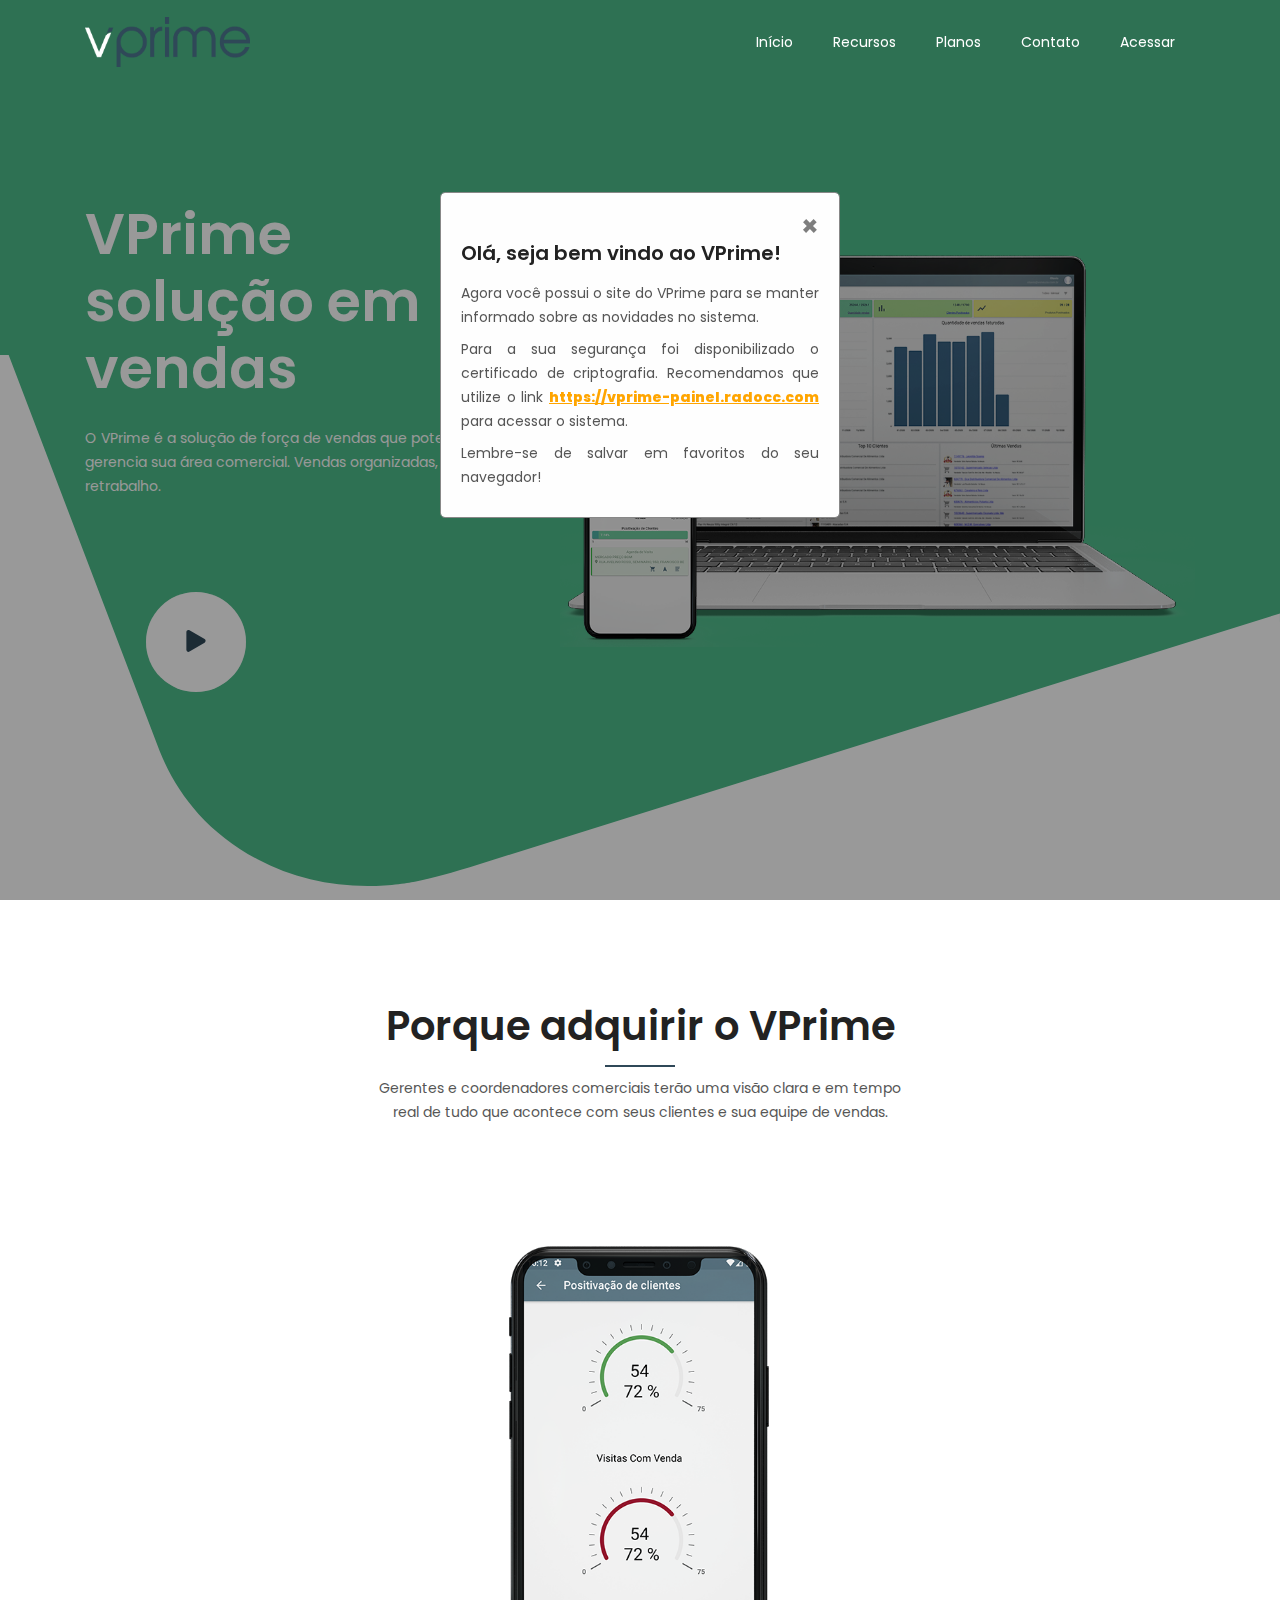
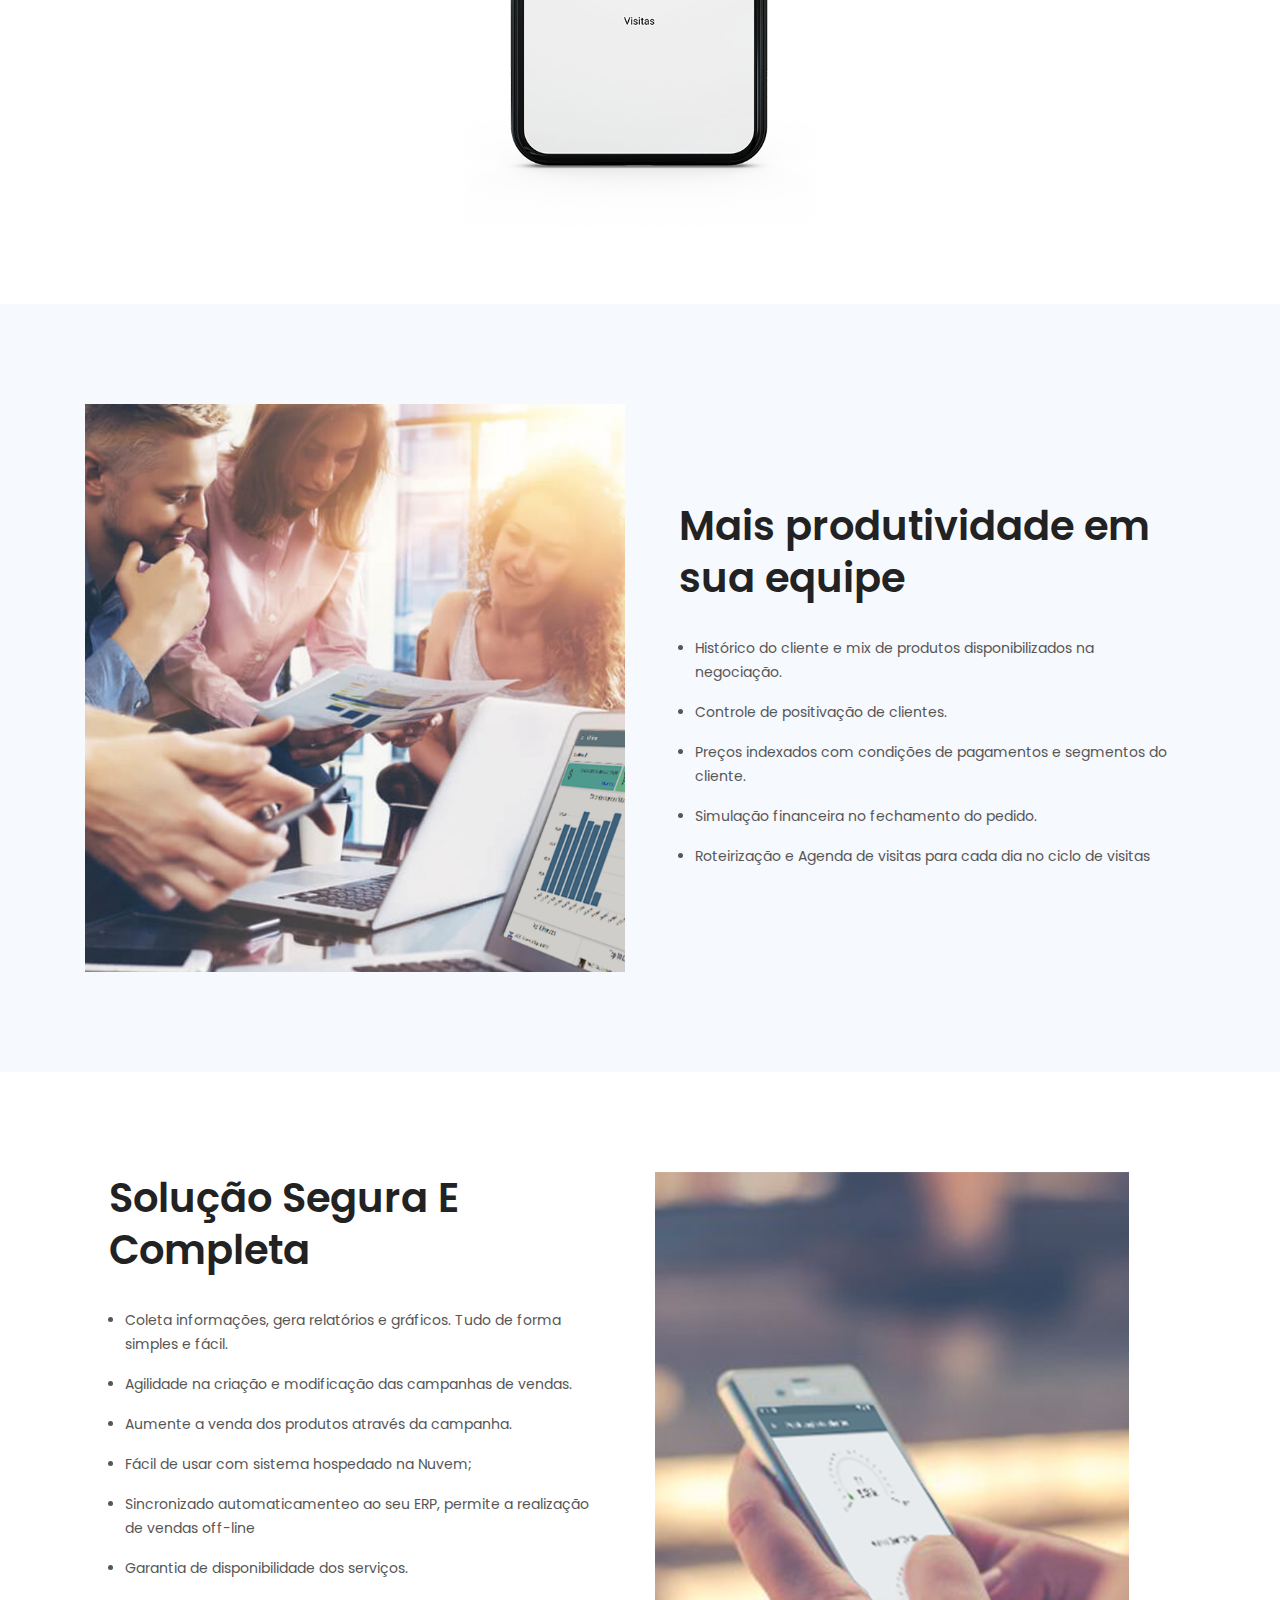
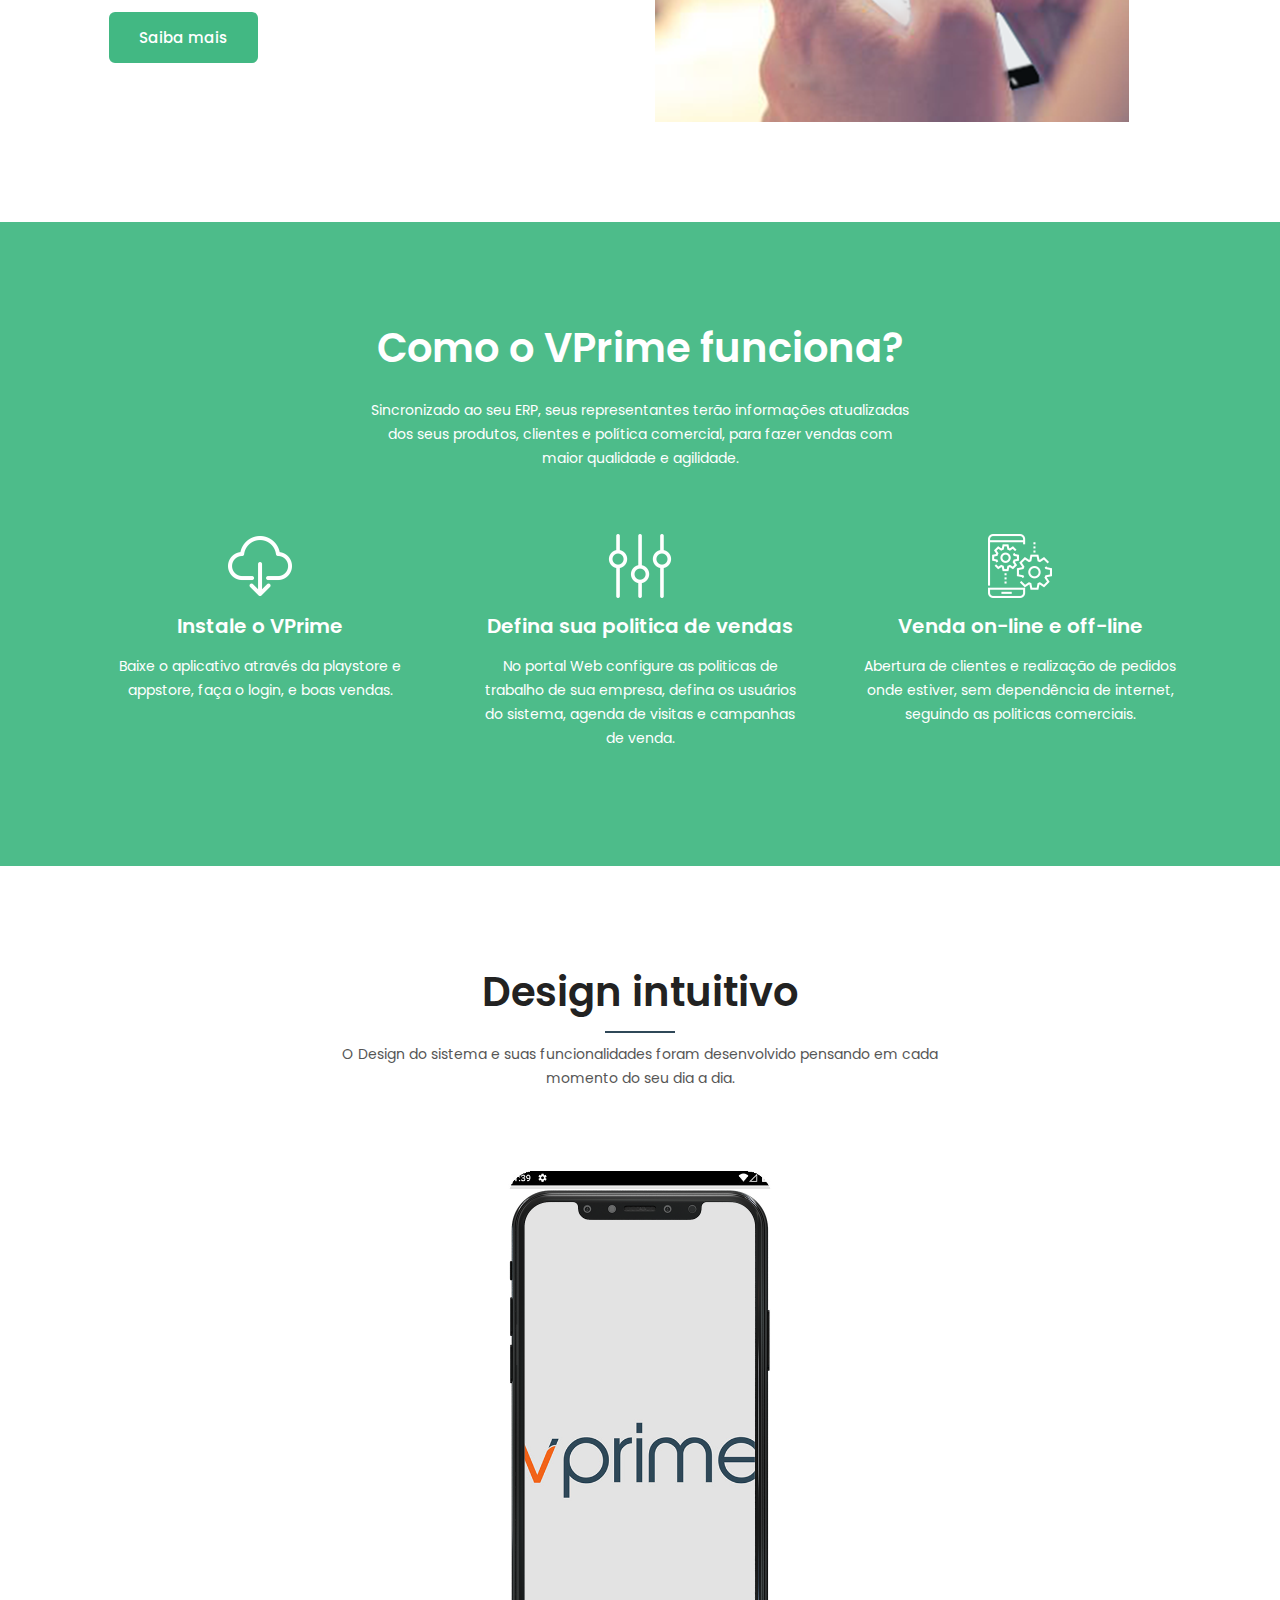
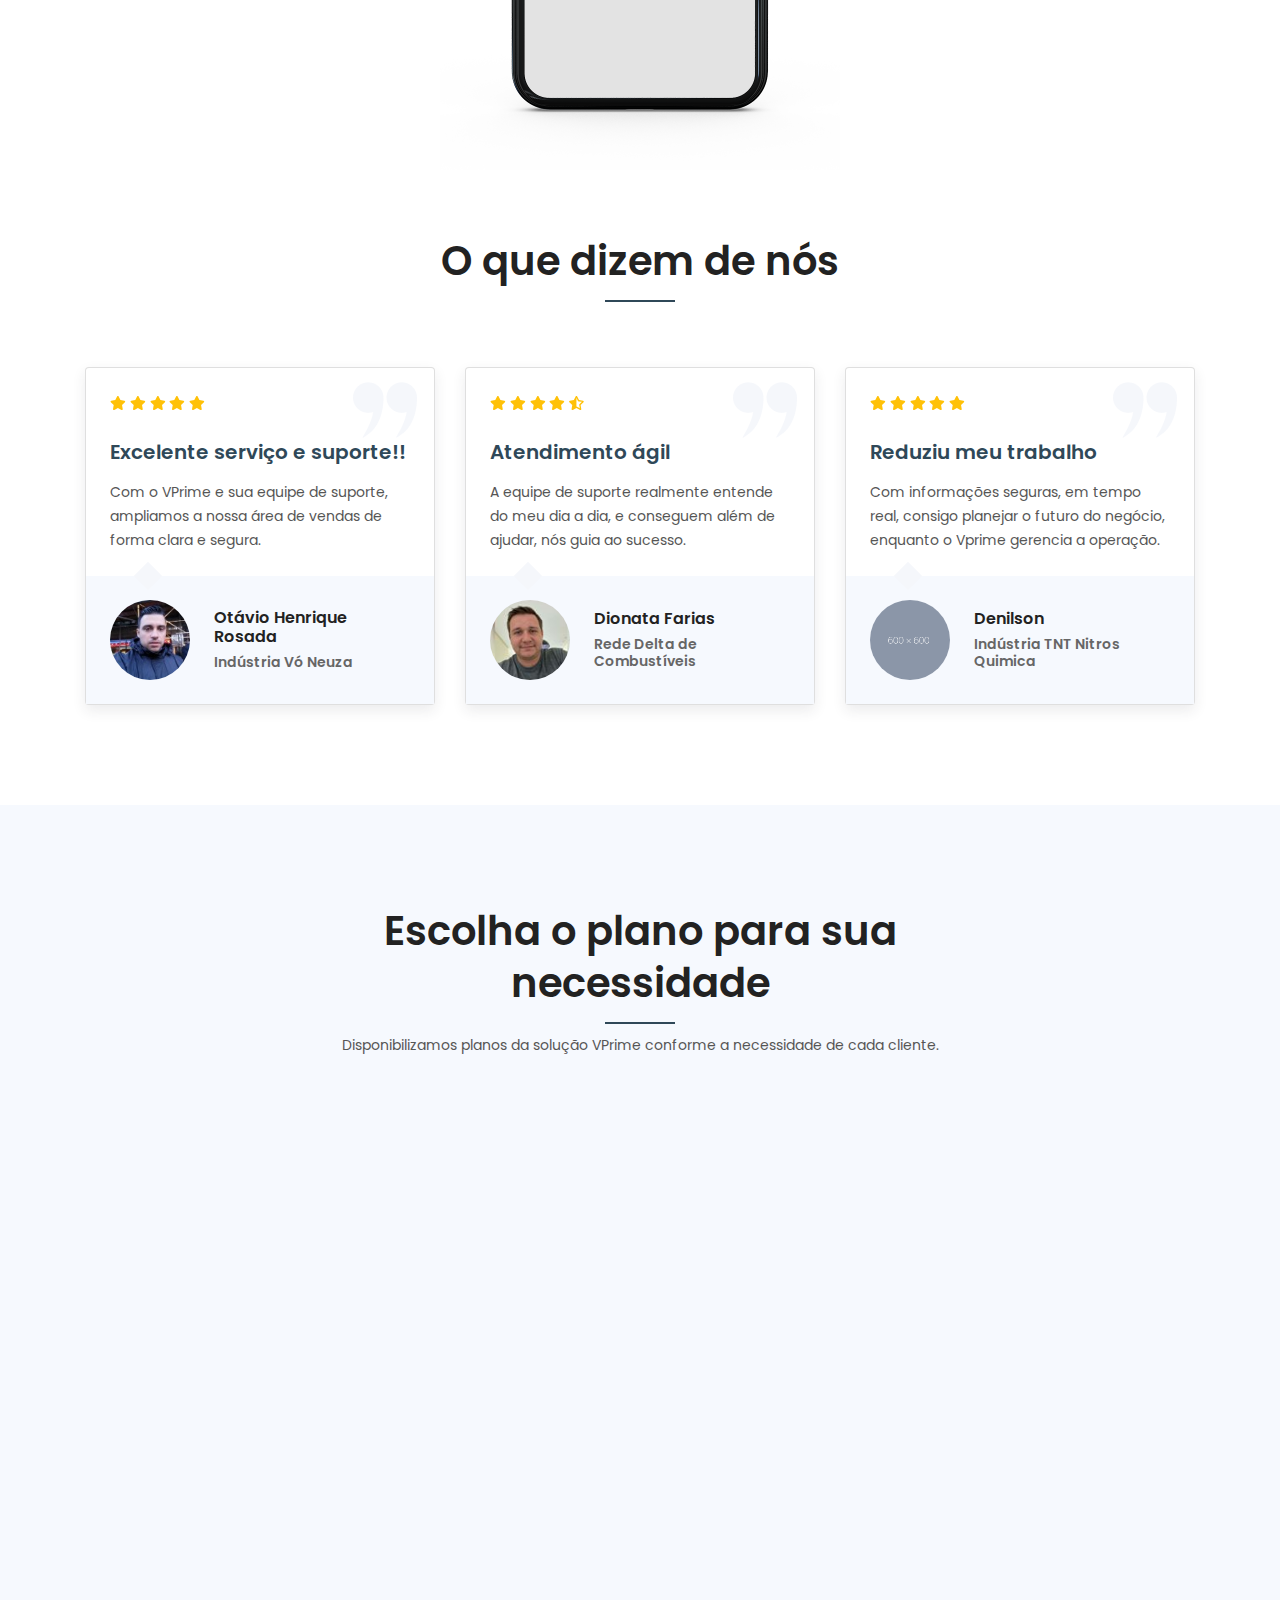
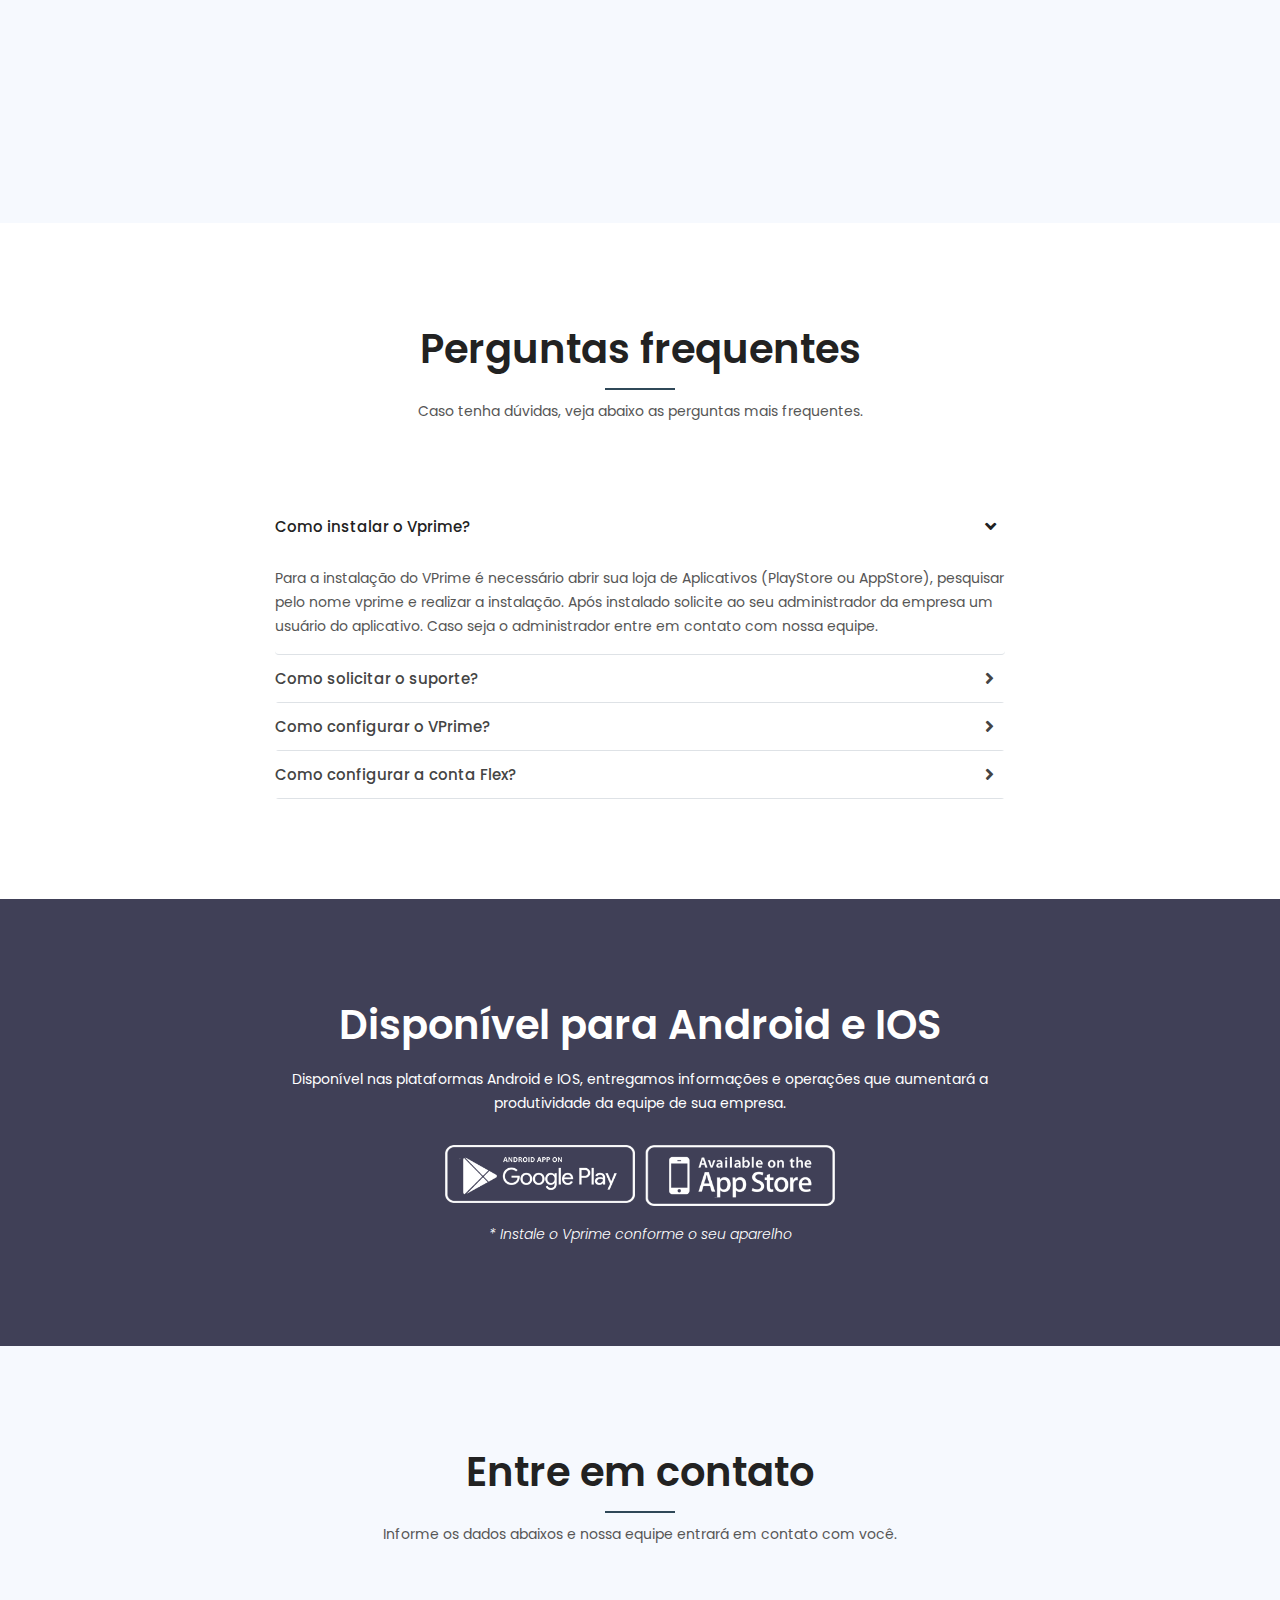
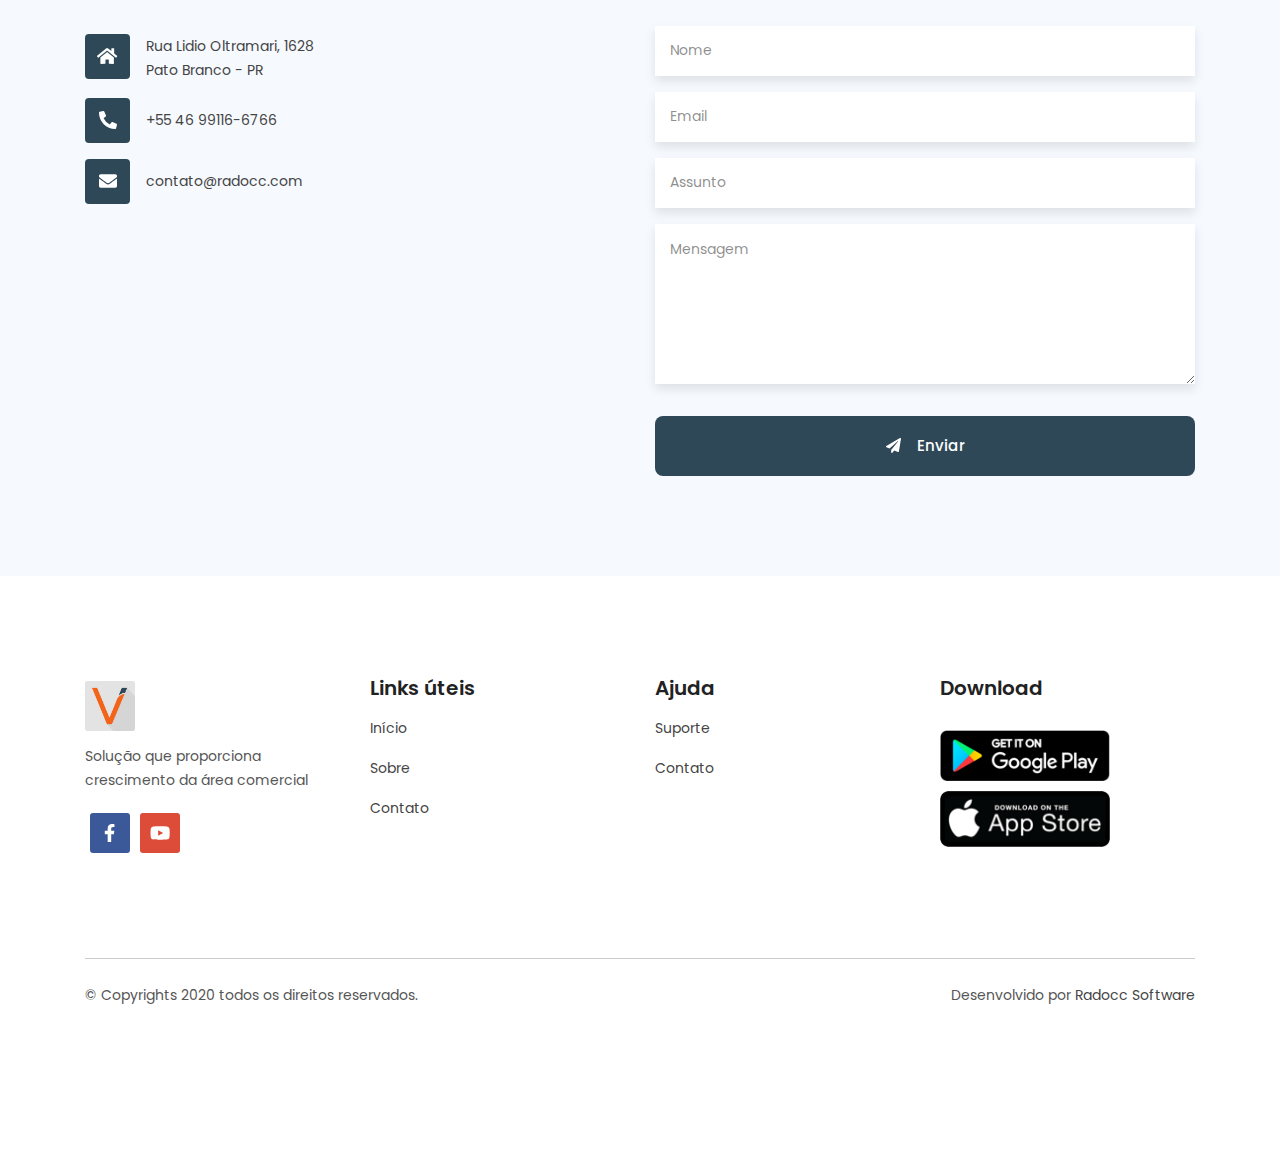
==== commit 882632da: "link ios" ====
--- a/index.html
+++ b/index.html
@@ -9,22 +9,42 @@
     <!-- The above 4 meta tags *must* come first in the head; any other head content must come *after* these tags -->
 
     <!-- Title  -->
-    <title>Radocc</title>
+    <title>VPrime | Radocc</title>
 
     <!-- Favicon  -->
-    <link rel="icon" href="assets/img/favicon.png">
+    <link rel="icon" href="assets/img/favicon.webp">
 
     <!-- ***** All CSS Files ***** -->
 
     <!-- Style css -->
     <link rel="stylesheet" href="assets/css/style.css">
-    <link rel="stylesheet" href="assets/css/radocc.css">
+
     <!-- Responsive css -->
     <link rel="stylesheet" href="assets/css/responsive.css">
-
+    <script>
+        function abrirModal(){
+            var modal = document.getElementById("myModal");
+            var btn = document.getElementById("myBtn");
+            // Get the <span> element that closes the modal
+            var span = document.getElementsByClassName("close")[0];
+            
+            modal.style.display = "block";
+            // When the user clicks on <span> (x), close the modal
+            span.onclick = function() {
+                modal.style.display = "none";
+            }
+
+            // When the user clicks anywhere outside of the modal, close it
+            window.onclick = function(event) {
+                if (event.target == modal) {
+                    modal.style.display = "none";
+                }
+            }
+        }
+    </script>
 </head>
 
-<body class="homepage">
+<body class="homepage-2" onload="abrirModal()">
     <!--====== Preloader Area Start ======-->
     <div class="preloader-main">
         <div class="preloader-wapper">
@@ -36,8 +56,8 @@
                     </filter>
                 </defs>
                 <g filter="url(#goo)">
-                    <circle class="dot" cx="50" cy="50" r="25" fill="#8731E8" />
-                    <circle class="dot" cx="50" cy="50" r="25" fill="#8731E8" />
+                    <circle class="dot" cx="50" cy="50" r="25" fill="#F26419" />
+                    <circle class="dot" cx="50" cy="50" r="25" fill="#F26419" />
                 </g>
             </svg>
             <div>
@@ -57,9 +77,9 @@
         <!-- ***** Header Start ***** -->
         <header class="navbar navbar-sticky navbar-expand-lg navbar-dark">
             <div class="container position-relative">
-                <a class="navbar-brand" href="#home">
-                    <img class="navbar-brand-regular" src="assets/img/logo/logos.png" alt="brand-logo">
-                    <img class="navbar-brand-sticky" src="assets/img/logo/logo2.png" alt="sticky brand-logo">
+                <a class="navbar-brand" href="index.html">
+                    <img class="navbar-brand-regular mini-logo" src="assets/img/logo/logo-vprime-white.webp" alt="brand-logo">
+                    <img class="navbar-brand-sticky mini-logo" src="assets/img/logo/logo-vprime.webp" alt="sticky brand-logo">
                 </a>
                 <button class="navbar-toggler d-lg-none" type="button" data-toggle="navbarToggler" aria-label="Toggle navigation">
                     <span class="navbar-toggler-icon"></span>
@@ -72,20 +92,22 @@
                     </button>
                     <nav>
                         <ul class="navbar-nav" id="navbar-nav">
-                            <li class="nav-item">
-                                <a class="nav-link scroll" href="#inicio">Início</a>
+                            <li class="nav-item ">
+                                <a class="nav-link " href="#home">
+                                    Início
+                                </a> 
                             </li>
                             <li class="nav-item">
-                                <a class="nav-link scroll" href="#servicos">Soluções</a>
+                                <a class="nav-link scroll" href="#features">Recursos</a>
+                            </li>                             
+                            <li class="nav-item">
+                                <a class="nav-link scroll" href="#pricing">Planos</a>
                             </li>
                             <li class="nav-item">
-                                <a class="nav-link scroll" href="#produtos">Produtos</a>
+                                <a class="nav-link scroll" href="#contact">Contato</a>
                             </li>
                             <li class="nav-item">
-                                <a class="nav-link scroll" href="#sobre">Sobre</a>
-                            </li>
-                            <li class="nav-item">
-                                <a class="nav-link scroll" href="#contato">Contato</a>
+                                <a class="nav-link " href="https://vprime-painel.radocc.com">Acessar</a>
                             </li>
                         </ul>
                     </nav>
@@ -95,164 +117,228 @@
         <!-- ***** Header End ***** -->
 
         <!-- ***** Welcome Area Start ***** -->
-        <section id="inicio" class="section welcome-area bg-overlay overflow-hidden d-flex align-items-center">
-            <div class="container">
-                <div class="row align-items-center justify-content-center">
+        <section id="home" class="section welcome-area bg-overlay d-flex align-items-center overflow-hidden">
+            <!-- <div class="shapes-container"> -->
+                <!-- <div class="bg-shape"></div> -->
+            <!-- </div> -->
+            <div class="container h-100">
+                <div class="row align-items-center h-100">
                     <!-- Welcome Intro Start -->
-                    <div class="col-12 col-md-7 col-lg-8">
-                        <div class="welcome-intro text-center">
-                            <h1 class="text-white" data-aos="fade-up" data-aos-delay="500" data-aos-duration="1000">Desenvolvimento de sistemas e aplicativos mobile para empresas</h1>
-                            <p class="text-white my-6 sub-title" data-aos="fade-up" data-aos-delay="800" data-aos-duration="1000">
-                                Transformamos ideias em realidade
+                    <div class="col-12 col-md-5">
+                        <div class="welcome-intro">
+                            <h1 class="text-white">VPrime<br>solução em vendas</h1>
+                            <p class="text-white my-4">
+                                O VPrime é a solução de força de vendas que potencializa e gerencia sua área comercial. Vendas organizadas, ágeis e sem retrabalho.    
                             </p>
-                            <div class="welcome-bottom" data-aos="fade-up" data-aos-delay="1000" data-aos-duration="1000">
-                                
-                                <span class="d-inline-block text-white fw-3 font-italic mt-3 fs-20">
-                                    Com sede em Pato Branco-PR, e com profissionais com mais de 10 anos de atuação no mercado, a RADOCC tornou-se rapidamente referência em tecnologia e inovação.    
-                                </span>
-                            </div>
-                        </div>
-                    </div>
-                </div>
-            </div>
-            <!-- Shape Bottom -->
+                            <div class="col-12 col-md-5 col-lg-6">
+                                <!-- Welcome Thumb -->
+                                <div class="welcome-thumb-play text-center mx-auto">
+                                    <!-- Play Button -->
+                                    <a class="play-btn" data-fancybox href="https://www.youtube.com/watch?v=Ec-2aXd0Rj0calc">
+                                        <div class="btn-circle play-animation"></div>
+                                        <div class="btn-circle play-animation animation-short"></div>
+                                        <!-- Play Icon -->
+                                        <div class="play-icon">
+                                            <i class="fas fa-play"></i>
+                                        </div>
+                                    </a>
+                                </div>
+                            </div>
+                        </div>
+                    </div>
+                    <div class="col-12 col-md-7">
+                        <!-- Welcome Thumb -->
+                        <div class="welcome-thumb" data-aos="fade-right" data-aos-delay="500" data-aos-duration="1000">
+                            <img src="assets/img/screenshots/1463.png" alt="">
+                        </div>
+                    </div>
+                </div>
+            </div>
             <div class="shape-bottom">
-                <svg fill="#fff" xmlns="http://www.w3.org/2000/svg" viewBox="0 0 1000 100" preserveAspectRatio="none">
-                    <path class="fill" d="M0,6V0h1000v100L0,6z"></path>
+                <svg fill="#fff" id="Layer_1" x="0px" y="0px" viewBox="0 0 1921 819.8" style="enable-background:new 0 0 1921 819.8;" xml:space="preserve">
+                    <path class="st0" d="M1921,413.1v406.7H0V0.5h0.4l228.1,598.3c30,74.4,80.8,130.6,152.5,168.6c107.6,57,212.1,40.7,245.7,34.4  c22.4-4.2,54.9-13.1,97.5-26.6L1921,400.5V413.1z"></path>
+                    <path class="st1" d="M1921,387.9v431.9H0V0h13l226.6,594.4c14.4,35.7,34,67.4,58.3,94.3c24.4,26.9,54.2,49.8,88.6,68.1  c50.2,26.6,105.8,40.1,165.2,40.1c36.1,0,63.6-5.2,72.6-6.9c21.6-4,53.9-12.9,96.1-26.2L1921,387.9z"></path>
                 </svg>
             </div>
         </section>
         <!-- ***** Welcome Area End ***** -->
-        <section id="servicos" class="section features-area style-two overflow-hidden ptb_100">
+
+        <section id="features" class="section features-area overflow-hidden ptb_100">
             <div class="container">
-                <div class="row">
+                <div class="row justify-content-center">
                     <div class="col-12 col-md-10 col-lg-6">
                         <!-- Section Heading -->
-                        <div class="section-heading">
-                            <h2>Sob demanda e Sob Medida</h2>
-                            <p class="d-none d-sm-block mt-4">Conheça um pouco sobre o nosso trabalho e o que podemos oferecer para sua empresa.</p>
-                        </div>
-                    </div>
-                </div>
-                <div class="row">
-                    <div class="col-12 col-md-6 col-lg-4 my-3 res-margin">
-                        <!-- Image Box -->
-                        <div class="image-box text-center icon-1 p-5 wow fadeInLeft" data-aos-duration="2s" data-wow-delay="0.4s">
-                            <!-- Featured Image -->
-                            <div class="featured-img mb-3">
-                                <img class="avatar-sm" src="assets/img/icon/featured-img/layers.png" alt="">
-                            </div>
-                            <!-- Icon Text -->
-                            <div class="icon-text">
-                                <h3 class="mb-2">Desenvolvimento mobile</h3>
-                                <p>Desenvolvimento de aplicativos mobile com as tecnologias mais inovadoras, desenvolvimento Android e iOS.</p>
-                            </div>
-                        </div>
-                    </div>
-                    <div class="col-12 col-md-6 col-lg-4 my-3 res-margin">
-                        <!-- Image Box -->
-                        <div class="image-box text-center icon-1 p-5 wow fadeInUp" data-aos-duration="2s" data-wow-delay="0.2s">
-                            <!-- Featured Image -->
-                            <div class="featured-img mb-3">
-                                <img class="avatar-sm" src="assets/img/icon/featured-img/speak.png" alt="">
-                            </div>
-                            <!-- Icon Text -->
-                            <div class="icon-text">
-                                <h3 class="mb-2">Back-End & APIs</h3>
-                                <p>
-                                    Tudo que o seu aplicativo precisar pra funcionar integrado e na nuvem. Infraestrutura completa de banco de dados, servidores e APIs.
-                                </p>
-                            </div>
-                        </div>
-                    </div>
-                    <div class="col-12 col-md-6 col-lg-4 my-3 res-margin">
-                        <!-- Image Box -->
-                        <div class="image-box text-center icon-1 p-5 wow fadeInRight" data-aos-duration="2s" data-wow-delay="0.4s">
-                            <!-- Featured Image -->
-                            <div class="featured-img mb-3">
-                                <img class="avatar-sm" src="assets/img/icon/featured-img/lock.png" alt="">
-                            </div>
-                            <!-- Icon Text -->
-                            <div class="icon-text">
-                                <h3 class="mb-2">Design Funcional</h3>
-                                <p>
-                                    Equipe especializada no desenvolvimento de layouts para sistemas web, websites e apps Android e iOS, com foco na usabilidade e design inovador.    
-                                </p>
-                            </div>
-                        </div>
-                    </div>
-                    <div class="col-12 col-md-6 col-lg-4 my-3 res-margin">
-                        <!-- Image Box -->
-                        <div class="image-box text-center icon-1 p-5 wow fadeInLeft" data-aos-duration="2s" data-wow-delay="0.8s">
-                            <!-- Featured Image -->
-                            <div class="featured-img mb-3">
-                                <img class="avatar-sm" src="assets/img/icon/featured-img/support.png" alt="">
-                            </div>
-                            <!-- Icon Text -->
-                            <div class="icon-text">
-                                <h3 class="mb-2">Prototipação de soluções</h3>
-                                <p>
-                                    Análise e desenvolvimento de prótotipo para validação de produto    
-                                </p>
-                            </div>
-                        </div>
-                    </div>
-                    <div class="col-12 col-md-6 col-lg-4 my-3 res-margin">
-                        <!-- Image Box -->
-                        <div class="image-box text-center icon-1 p-5 wow fadeInUp" data-aos-duration="2s" data-wow-delay="0.4s">
-                            <!-- Featured Image -->
-                            <div class="featured-img mb-3">
-                                <img class="avatar-sm" src="assets/img/icon/featured-img/seo-and-web.png" alt="">
-                            </div>
-                            <!-- Icon Text -->
-                            <div class="icon-text">
-                                <h3 class="mb-2">Sistemas multiplataforma</h3>
-                                <p>
-                                    Desenvolvemos as soluções para as plataformas Android e IOS com tecnológias novas do mercado .    
-                                </p>
-                            </div>
-                        </div>
-                    </div>
-                    <div class="col-12 col-md-6 col-lg-4 my-3">
-                        <!-- Image Box -->
-                        <div class="image-box text-center icon-1 p-5 wow fadeInRight" data-aos-duration="2s" data-wow-delay="0.8s">
-                            <!-- Featured Image -->
-                            <div class="featured-img mb-3">
-                                <img class="avatar-sm" src="assets/img/icon/featured-img/code.png" alt="">
-                            </div>
-                            <!-- Icon Text -->
-                            <div class="icon-text">
-                                <h3 class="mb-2">Consultoria</h3>
-                                <p>
-                                    Antes de iniciar o projeto, realizamos uma consultoria para entender a necessidade e propor a melhor solução    
-                                </p>
-                            </div>
-                        </div>
-                    </div>
-                </div>
-            </div>
-        </section> 
+                        <div class="section-heading text-center">
+                            <h2>Porque adquirir o VPrime</h2>
+                            <p class="d-none d-sm-block mt-4">
+                                Gerentes e coordenadores comerciais terão uma visão clara e em tempo real de tudo que acontece com seus clientes e sua equipe de vendas.
+                            </p>
+                            <p class="d-block d-sm-none mt-4">Sistema completo em gestão</p>
+                        </div>
+                    </div>
+                </div>
+                <div class="row align-items-center">
+                    <div class="col-12 col-md-6 col-lg-4">
+                        <!-- Features Item -->
+                        <ul class="features-item">
+                            <li>
+                                <!-- Image Box -->
+                                <div class="image-box media px-1 py-3 py-md-4 wow fadeInLeft" data-aos-duration="2s" data-wow-delay="0.3s">
+                                    <!-- Featured Image -->
+                                    <div class="featured-img mr-3">
+                                        <img class="avatar-sm" src="assets/img/icon/featured-img/location.png" alt="">
+                                    </div>
+                                    <!-- Icon Text -->
+                                    <div class="icon-text media-body align-self-center align-self-md-start">
+                                        <h3 class="mb-2">Mapeamento de Vendas</h3>
+                                        <p>
+                                            Faz o mapeamento de cada operação de venda realizada e disponibiliza ao vendedor e supervisores uma visão em mapa seguindo a hierarquia de supervisores
+                                        </p>
+                                    </div>
+                                </div>
+                            </li>
+                            <li>
+                                <!-- Image Box -->
+                                <div class="image-box media px-1 py-3 py-md-4 wow fadeInLeft" data-aos-duration="2s" data-wow-delay="0.6s">
+                                    <!-- Featured Image -->
+                                    <div class="featured-img mr-3">
+                                        <img class="avatar-sm" src="assets/img/icon/featured-img/calendar.png" alt="">
+                                    </div>
+                                    <!-- Icon Text -->
+                                    <div class="icon-text media-body align-self-center align-self-md-start">
+                                        <h3 class="mb-2">Agenda de Visitas</h3>
+                                        <p>
+                                            Permite mapear e definir rotas de visitas por dia para cada vendedor, de forma a reduzir custos e maximizar a produtividade da equipe.
+                                        </p>
+                                    </div>
+                                </div>
+                            </li>
+                            <li>
+                                <!-- Image Box -->
+                                <div class="image-box media px-1 py-3 py-md-4 wow fadeInLeft" data-aos-duration="2s" data-wow-delay="0.9s">
+                                    <!-- Featured Image -->
+                                    <div class="featured-img mr-3">
+                                        <img class="avatar-sm" src="assets/img/icon/featured-img/lock.png" alt="">
+                                    </div>
+                                    <!-- Icon Text -->
+                                    <div class="icon-text media-body align-self-center align-self-md-start">
+                                        <h3 class="mb-2">Segurança </h3>
+                                        <p>Disponível em cloud, o sistema fica disponível 24 horas por dia, 7 dias por semana.</p>
+                                    </div>
+                                </div>
+                            </li>
+                        </ul>
+                    </div>
+                    <div class="col-12 col-lg-4 d-none d-lg-block">
+                        <!-- Featutes Thumb -->
+                        <div class="features-thumb text-center">
+                            <img src="assets/img/screenshots/positivacao.png" alt="">
+                        </div>
+                    </div>
+                    <div class="col-12 col-md-6 col-lg-4">
+                        <!-- Features Item -->
+                        <ul class="features-item">
+                            <li>
+                                <!-- Image Box -->
+                                <div class="image-box media px-1 py-3 py-md-4 wow fadeInRight" data-aos-duration="2s" data-wow-delay="0.3s">
+                                    <!-- Featured Image -->
+                                    <div class="featured-img mr-3">
+                                        <img class="avatar-sm" src="assets/img/icon/featured-img/support.png" alt="">
+                                    </div>
+                                    <!-- Icon Text -->
+                                    <div class="icon-text media-body align-self-center align-self-md-start">
+                                        <h3 class="mb-2">Customizado</h3>
+                                        <p>Configure o sistema de acordo com as politicas comerciais de sua empresa.</p>
+                                    </div>
+                                </div>
+                            </li>
+                            <li>
+                                <!-- Image Box -->
+                                <div class="image-box media px-1 py-3 py-md-4 wow fadeInRight" data-aos-duration="2s" data-wow-delay="0.6s">
+                                    <!-- Featured Image -->
+                                    <div class="featured-img mr-3">
+                                        <img class="avatar-sm" src="assets/img/icon/featured-img/rocket.png" alt="">
+                                    </div>
+                                    <!-- Icon Text -->
+                                    <div class="icon-text media-body align-self-center align-self-md-start">
+                                        <h3 class="mb-2">Campanhas de Vendas</h3>
+                                        <p>
+                                            Defina em cada campanha de venda as regras e benefícios para que o vendedor não perca nenhuma oportunidade.
+                                        </p>
+                                    </div>
+                                </div>
+                            </li>
+                            <li>
+                                <!-- Image Box -->
+                                <div class="image-box media px-1 py-3 py-md-4 wow fadeInRight" data-aos-duration="2s" data-wow-delay="0.9s">
+                                    <!-- Featured Image -->
+                                    <div class="featured-img mr-3">
+                                        <img class="avatar-sm" src="assets/img/icon/featured-img/target.png" alt="">
+                                    </div>
+                                    <!-- Icon Text -->
+                                    <div class="icon-text media-body align-self-center align-self-md-start">
+                                        <h3 class="mb-2">Metas</h3>
+                                        <p>
+                                            Estabeleça as metas e deixe o sistema realizar o controle e apontamento dos integrantes da equipe seguindo a hierarquia de supervisores. 
+                                        </p>
+                                    </div>
+                                </div>
+                            </li>
+                        </ul>
+                    </div>
+                </div>
+            </div>
+        </section>
+        <!-- ***** Features Area End ***** -->
+
         <!-- ***** Discover Area Start ***** -->
         <section class="section discover-area bg-gray overflow-hidden ptb_100">
             <div class="container">
-                <div class="row align-items-center justify-content-between">
+                <div class="row justify-content-between align-items-center">
                     <div class="col-12 col-lg-6 order-2 order-lg-1">
                         <!-- Discover Thumb -->
                         <div class="service-thumb discover-thumb mx-auto">
-                            <img src="assets/img/radocc/produtos.jpg" alt="">
+                            <img src="assets/img/discover/001_EQUIPE.png" alt="">
                         </div>
                     </div>
                     <div class="col-12 col-lg-6 order-1 order-lg-2">
                         <!-- Discover Text -->
                         <div class="discover-text pt-4 pt-lg-0 px-0 px-lg-4">
-                            <h2 class="pb-4">Soluções personalizadas</h2>
-                            <!-- Check List -->
-                            <p class="pb-2">
-                                O desenvolvimento de softwares de qualidade vai muito além do domínio das tecnologias, ele está diretamente ligado a criatividade, visão de negócios e trabalho em equipe.                                 
-                            </p> 
-                            <p>
-                                A RADOCC tem um time experiente e focado na melhor solução para o seu negócio. 
-                            </p> 
+                            <h2 class="pb-4">Mais produtividade em sua equipe</h2>
+                            <!-- Service List -->
+                            <ul class="service-list style-two">
+                                <!-- Single Service -->
+                                <li class="single-service py-2">
+                                    <div class="service-text">
+                                        <p>Histórico do cliente e mix de produtos disponibilizados na negociação.</p>
+                                    </div>
+                                </li>
+                                <li class="single-service py-2">
+                                    <div class="service-text">
+                                        <p>Controle de positivação de clientes.</p>
+                                    </div>
+                                </li>
+                                <!-- Single Service -->
+                                <li class="single-service py-2">
+                                    <div class="service-text">
+                                        <p>Preços indexados com condições de pagamentos e segmentos do cliente.</p>
+                                    </div>
+                                </li>
+                                <!-- Single Service -->
+                                <li class="single-service py-2">
+                                    <div class="service-text">
+                                        <p>Simulação financeira no fechamento do pedido.</p>
+                                    </div>
+                                </li>
+                                <!-- Single Service -->
+                                <li class="single-service py-2">
+                                    <div class="service-text">
+                                        <p>
+                                            Roteirização e Agenda de visitas para cada dia no ciclo de visitas
+                                        </p>
+                                    </div>
+                                </li>
+                            </ul>
                         </div>
                     </div>
                 </div>
@@ -260,7 +346,74 @@
         </section>
         <!-- ***** Discover Area End ***** -->
 
-        
+         <!-- ***** Service Area Start ***** -->
+         <section class="section service-area bg-inherit overflow-hidden ptb_100">
+            <div class="container">
+                <div class="row justify-content-between">
+                    <div class="col-12 col-lg-6 order-2 order-lg-1">
+                        <!-- Service Text -->
+                        <div class="service-text pt-4 pt-lg-0 px-0 px-lg-4">
+                            <h2 class="text-capitalize mb-4">Solução segura e completa</h2>
+                            <!-- Service List -->
+                            <ul class="service-list style-two">
+                                <!-- Single Service -->
+                                <li class="single-service py-2">
+                                    <div class="service-text">
+                                        <p>Coleta informações, gera relatórios e gráficos. Tudo de forma simples e fácil.
+                                    </div>
+                                </li>
+                                <!-- Single Service -->
+                                <li class="single-service py-2">
+                                    <div class="service-text">
+                                        <p>
+                                            Agilidade na criação e modificação das campanhas de vendas.
+                                        </p>
+                                    </div>
+                                </li>
+                                <!-- Single Service -->
+                                <li class="single-service py-2">
+                                    <div class="service-text">
+                                        <p>
+                                            Aumente a venda dos produtos através da campanha.    
+                                        </p>
+                                    </div>
+                                </li>
+                                <!-- Single Service -->
+                                <li class="single-service py-2">
+                                    <div class="service-text">
+                                        <p>
+                                            Fácil de usar com sistema hospedado na Nuvem;
+                                        </p>
+                                    </div>
+                                </li>
+                                <li class="single-service py-2">
+                                    <div class="service-text">
+                                        <p>
+                                            Sincronizado automaticamenteo ao seu ERP, permite a realização de vendas off-line
+                                        </p>
+                                    </div>
+                                </li>
+                                <li class="single-service py-2">
+                                    <div class="service-text">
+                                        <p>
+                                            Garantia de disponibilidade dos serviços.
+                                        </p>
+                                    </div>
+                                </li>
+                            </ul>
+                            <a href="https://api.whatsapp.com/send?phone=5546991166766&text=&source=&data=" target="_blank" class="btn btn-bordered mt-4">Saiba mais</a>
+                        </div>
+                    </div>
+                    <div class="col-12 col-lg-6 order-1 order-lg-2 d-none d-md-block">
+                        <!-- Service Thumb -->
+                        <div class="service-thumb mx-auto">
+                            <img src="assets/img/screenshots/solucao.png" alt="">
+                        </div>
+                    </div>
+                </div>
+            </div>
+        </section>
+        <!-- ***** Service Area End ***** -->
 
         <!-- ***** Work Area Start ***** -->
         <section class="section work-area bg-overlay overflow-hidden ptb_100">
@@ -269,9 +422,9 @@
                     <div class="col-12 col-lg-6">
                         <!-- Work Content -->
                         <div class="work-content text-center">
-                            <h2 class="text-white">Nossos diferenciais</h2>
+                            <h2 class="text-white">Como o VPrime funciona?</h2>
                             <p class="text-white my-3 mt-sm-4 mb-sm-5">
-                                
+                                Sincronizado ao seu ERP, seus representantes terão informações atualizadas dos seus produtos, clientes e política comercial, para fazer vendas com maior qualidade e agilidade. 
                             </p>
                         </div>
                     </div>
@@ -282,12 +435,10 @@
                         <div class="single-work text-center p-3">
                             <!-- Work Icon -->
                             <div class="work-icon">
-                                <img class="avatar-md" src="assets/img/icon/work/app.png" alt="">
-                            </div>
-                            <h3 class="text-white py-3">Agilidade no Desenvolvimento</h3>
-                            <p class="text-white">
-                                Sabemos o quanto é importante acertar o timing de um projeto de software, por isso trabalhamos com metodologias ágeis e times multidisciplinares.    
-                            </p>
+                                <img class="avatar-md" src="assets/img/icon/work/download.png" alt="">
+                            </div>
+                            <h3 class="text-white py-3">Instale o VPrime</h3>
+                            <p class="text-white">Baixe o aplicativo através da playstore e appstore, faça o login, e boas vendas.</p>
                         </div>
                     </div>
                     <div class="col-12 col-md-4">
@@ -297,10 +448,8 @@
                             <div class="work-icon">
                                 <img class="avatar-md" src="assets/img/icon/work/settings.png" alt="">
                             </div>
-                            <h3 class="text-white py-3">Experiência e Conhecimento</h3>
-                            <p class="text-white">
-                                Ao longo de nossa história trabalhamos com diversos segmentos e temos a experiência necessária para atender os mais variados projetos. 
-                            </p>
+                            <h3 class="text-white py-3">Defina sua politica de vendas</h3>
+                            <p class="text-white">No portal Web configure as politicas de trabalho de sua empresa, defina os usuários do sistema, agenda de visitas e campanhas de venda.</p>
                         </div>
                     </div>
                     <div class="col-12 col-md-4">
@@ -310,18 +459,68 @@
                             <div class="work-icon">
                                 <img class="avatar-md" src="assets/img/icon/work/app.png" alt="">
                             </div>
-                            <h3 class="text-white py-3">
-                                Flexibilidade de Verdade
-                            </h3>
-                            <p class="text-white">
-                                Capacidade de prover recursos para a produção do seu software, em qualquer etapa do ciclo de vida de desenvolvimento e em diversos modelos de contratação.  
-                            </p>
+                            <h3 class="text-white py-3">Venda on-line e off-line</h3>
+                            <p class="text-white">Abertura de clientes e realização de pedidos onde estiver, sem dependência de internet, seguindo as politicas comerciais.</p>
                         </div>
                     </div>
                 </div>
             </div>
         </section>
         <!-- ***** Work Area End ***** -->
+
+        <!-- ***** Screenshots Area Start ***** -->
+        <section id="screenshots" class="section screenshots-area ptb_100">
+            <div class="container">
+                <div class="row justify-content-center">
+                    <div class="col-12 col-md-10 col-lg-7">
+                        <!-- Section Heading -->
+                        <div class="section-heading text-center">
+                            <h2 class="">Design intuitivo</h2>
+                            <p class="d-none d-sm-block mt-4">O Design do sistema e suas funcionalidades foram desenvolvido pensando em cada momento do seu dia a dia.</p>
+                            <p class="d-block d-sm-none mt-4">O Design do sistema e suas funcionalidades foram desenvolvido pensando em cada momento do seu dia a dia.</p>
+                        </div>
+                    </div>
+                </div>
+                <div class="row">
+                    <div class="col-12 screenshots">
+                        <!-- App Screenshot Slider Area -->
+                        <div class="frame-mobile">
+                            <img src="assets/img/screenshots/modelo_celular.png" alt="">
+                        </div>
+                        <div class="mobile-sliders">
+                            <div class="app-screenshots">
+                                <div class="single-screenshot">
+                                    <img src="assets/img/screenshots/vprime_screens/inicio.jpg" alt="">
+                                </div>
+                                <!-- Single Screenshot Item -->
+                                <div class="single-screenshot">
+                                    <img src="assets/img/screenshots/vprime_screens/home.jpg" alt="">
+                                </div>
+                                <div class="single-screenshot">
+                                    <img src="assets/img/screenshots/vprime_screens/agenda.jpg" alt="">
+                                </div>
+                                <div class="single-screenshot">
+                                    <img src="assets/img/screenshots/vprime_screens/metas.jpg" alt="">
+                                </div>
+                                <div class="single-screenshot">
+                                    <img src="assets/img/screenshots/vprime_screens/mapavendas.jpg" alt="">
+                                </div>
+                                <div class="single-screenshot">
+                                    <img src="assets/img/screenshots/vprime_screens/itens_expandidos.jpg" alt="">
+                                </div>
+                                <div class="single-screenshot">
+                                    <img src="assets/img/screenshots/vprime_screens/impressao.jpg" alt="">
+                                </div>
+                                <div class="single-screenshot">
+                                    <img src="assets/img/screenshots/vprime_screens/campanhas_aplicar.jpg" alt="">
+                                </div>
+                            </div>
+                        </div>
+                    </div>
+                </div>
+            </div>
+        </section>
+        <!-- ***** Screenshots Area End ***** -->
 
         <!-- ***** Review Area Start ***** -->
         <section id="review" class="review-area ptb_100">
@@ -330,9 +529,11 @@
                     <div class="col-12 col-md-10 col-lg-8">
                         <!-- Section Heading -->
                         <div class="section-heading text-center">
-                            <h2 class="text-capitalize">O que falam de nós</h2>
+                            <h2 class="">O que dizem de nós</h2>
                             <p class="d-none d-sm-block mt-4">
-                                Valorizamos cada opinião, independente da polaridade.
+                            </p>
+                            <p class="d-block d-sm-none mt-4">
+                                
                             </p>
                         </div>
                     </div>
@@ -350,12 +551,10 @@
                                     <i class="fas fa-star text-warning"></i>
                                     <i class="fas fa-star text-warning"></i>
                                 </div>
-                                <h4 class="text-primary mt-4 mb-3">Excelente serviço e suporte</h4>
+                                <h4 class="text-primary mt-4 mb-3">Excelente serviço e suporte!!</h4>
                                 <!-- Review Text -->
                                 <div class="review-text">
-                                    <p>
-                                        A comunicação com nossos clientes ficou mais ágil
-                                    </p>
+                                    <p>Com o VPrime e sua equipe de suporte, ampliamos a nossa área de vendas de forma clara e segura.</p>
                                 </div>
                                 <!-- Quotation Icon -->
                                 <div class="quot-icon">
@@ -366,12 +565,12 @@
                             <div class="reviewer media bg-gray p-4">
                                 <!-- Reviewer Thumb -->
                                 <div class="reviewer-thumb">
-                                    <img class="avatar-lg radius-100" src="assets/img/avatar/avatar-1.png" alt="">
+                                    <img class="avatar-lg radius-100" src="assets/img/avatar/otavio.jpg" alt="">
                                 </div>
                                 <!-- Reviewer Media -->
                                 <div class="reviewer-meta media-body align-self-center ml-4">
-                                    <h5 class="reviewer-name color-primary mb-2">VenturaTur</h5>
-                                    <h6 class="text-secondary fw-6">Adriano Amadori</h6>
+                                    <h5 class="reviewer-name color-primary mb-2">Otávio Henrique Rosada</h5>
+                                    <h6 class="text-secondary fw-6">Indústria Vó Neuza</h6>
                                 </div>
                             </div>
                         </div>
@@ -388,12 +587,10 @@
                                     <i class="fas fa-star text-warning"></i>
                                     <i class="fas fa-star-half-alt text-warning"></i>
                                 </div>
-                                <h4 class="text-primary mt-4 mb-3">Superor as expectativas</h4>
+                                <h4 class="text-primary mt-4 mb-3">Atendimento ágil</h4>
                                 <!-- Review Text -->
                                 <div class="review-text">
-                                    <p>
-                                        A empresa entendeu as nossas necessidades e conseguiu entregar um sistema que superou nossas expectativas.
-                                    </p>
+                                    <p>A equipe de suporte realmente entende do meu dia a dia, e conseguem além de ajudar, nós guia ao sucesso.</p>
                                 </div>
                                 <!-- Quotation Icon -->
                                 <div class="quot-icon">
@@ -404,12 +601,12 @@
                             <div class="reviewer media bg-gray p-4">
                                 <!-- Reviewer Thumb -->
                                 <div class="reviewer-thumb">
-                                    <img class="avatar-lg radius-100" src="assets/img/avatar/avatar-2.png" alt="">
+                                    <img class="avatar-lg radius-100" src="assets/img/avatar/dionata.jpeg" alt="">
                                 </div>
                                 <!-- Reviewer Media -->
                                 <div class="reviewer-meta media-body align-self-center ml-4">
-                                    <h5 class="reviewer-name color-primary mb-2">Versa TV Corporativa</h5>
-                                    <h6 class="text-secondary fw-6">Angelo Garcia</h6>
+                                    <h5 class="reviewer-name color-primary mb-2">Dionata Farias</h5>
+                                    <h6 class="text-secondary fw-6">Rede Delta de Combustíveis</h6>
                                 </div>
                             </div>
                         </div>
@@ -426,11 +623,11 @@
                                     <i class="fas fa-star text-warning"></i>
                                     <i class="fas fa-star text-warning"></i>
                                 </div>
-                                <h4 class="text-primary mt-4 mb-3">A consultoria foi fundamental</h4>
+                                <h4 class="text-primary mt-4 mb-3">Reduziu meu trabalho</h4>
                                 <!-- Review Text -->
                                 <div class="review-text">
                                     <p>
-                                        Com a consultoria e experiência da empresa, conseguimos aproximar os profissionais da área de agronomia do estado do Paraná.
+                                        Com informações seguras, em tempo real, consigo planejar o futuro do negócio, enquanto o Vprime gerencia a operação.
                                     </p>
                                 </div>
                                 <!-- Quotation Icon -->
@@ -442,12 +639,12 @@
                             <div class="reviewer media bg-gray p-4">
                                 <!-- Reviewer Thumb -->
                                 <div class="reviewer-thumb">
-                                    <img class="avatar-lg radius-100" src="assets/img/avatar/clodomir.jpg" alt="">
+                                    <img class="avatar-lg radius-100" src="assets/img/avatar/avatar-3.png" alt="">
                                 </div>
                                 <!-- Reviewer Media -->
                                 <div class="reviewer-meta media-body align-self-center ml-4">
-                                    <h5 class="reviewer-name color-primary mb-2">Clodomir Ascari</h5>
-                                    <h6 class="text-secondary fw-6">Presidente, FEAPR</h6>
+                                    <h5 class="reviewer-name color-primary mb-2">Denilson</h5>
+                                    <h6 class="text-secondary fw-6">Indústria TNT Nitros Quimica</h6>
                                 </div>
                             </div>
                         </div>
@@ -455,39 +652,282 @@
                 </div>
             </div>
         </section>
-        <!-- ***** Review Area End ***** --> 
-        <!-- ***** Team Area Start ***** -->
-        <section id="sobre" class="section team-area team-style-two overflow-hidden ptb_100">
+        <!-- ***** Review Area End ***** -->
+
+        <!-- ***** Price Plan Area Start ***** -->
+        <section id="pricing" class="section price-plan-area bg-gray overflow-hidden ptb_100">
             <div class="container">
                 <div class="row justify-content-center">
-                    <div class="col-12 col-md-10 col-lg-6">
+                    <div class="col-12 col-md-10 col-lg-7">
                         <!-- Section Heading -->
                         <div class="section-heading text-center">
-                            <h2 class="text-capitalize">Sobre</h2>                            
-                        </div>
-                    </div>
-                </div>
-                <div class="row justify-content">
-                    <p class=" ">
-                        Somos uma empresa jovem, inovadora e criativa, nascida na era da cultura digital. Mas sua equipe tem a expertise de quem já está a mais de 10 anos no mercado. Seus fundadores são 2 professores universitários, que além de dominar a linguagem dos códigos de programação, entendem de relacionamentos e montaram um time que joga para sua empresa atingir os resultados esperados, afinal todo software é feito por pessoas, para facilitar a vida de outras pessoas.
-                    </p>
-                    <p class="">
-                        Com toda essa experiência e sangue novo, nossa empresa já realizou vários projetos em pouco tempo na área médica, empresarial, agroindustrial e gestão pública, destacando o <a href="https://vprime.radocc.com" target="blank">Vprime</a>, app para android e iOS, um poderoso sistema de força de vendas que a cada dia agrega mais usuários.
-                    </p>
-                    <p class="">
-                        Em Pato Branco, nossa terra natal, somos parceiros da UTFPR, da secretaria municipal de ciência, tecnologia e inovação e da federação dos Engenheiros Agrônomos do Paraná.
-                    </p>
-                    <p class="">
-                        Estamos em constante evolução, e hoje nossa empresa presta serviços de consultoria técnica e de mercado, além do desenvolvimento de softwares sob demanda. Isso nos permite ajudar na construção da ideia e orientar nossos clientes para o sucesso de seus projetos.
-                    
-                    </p>                            
+                            <h2>Escolha o plano para sua necessidade</h2>
+                            <p class="d-none d-sm-block mt-4">
+                                Disponibilizamos planos da solução VPrime conforme a necessidade de cada cliente.    
+                            </p>
+                            <p class="d-block d-sm-none mt-4">
+                                Disponibilizamos planos da solução VPrime conforme a necessidade de cada cliente.
+                            </p>
+                        </div>
+                    </div>
+                </div>
+                <div class="row justify-content-center">
+                    <div class="col-12 col-sm-10 col-lg-12">
+                        <div class="row price-plan-wrapper">
+                            <div class="col-12 col-md-4 plan">
+                                <!-- Single Price Plan -->
+                                <div class="single-price-plan text-center p-5 wow fadeInLeft" data-aos-duration="2s" data-wow-delay="0.4s">
+                                    <!-- Plan Thumb -->
+                                    <div class="plan-thumb">
+                                        <img class="avatar-lg" src="assets/img/pricing/mala-de-viagem.png" alt="">
+                                    </div>
+                                    <!-- Plan Title -->
+                                    <div class="plan-title my-2 my-sm-3">
+                                        <h3 class="text-uppercase">Starter</h3>
+                                    </div>
+                                    <!-- Plan Price
+                                    <div class="plan-price pb-2 pb-sm-3">
+                                        <h1 class="color-primary"><small class="fw-7">R$</small>35,99</h1>
+                                    </div> -->
+                                    <!-- Plan Description -->
+                                    <div class="plan-description">
+                                        <ul class="plan-features">
+                                            <li class="border-top py-3">Online e Offline</li>
+                                            <li class="border-top py-3">Servidor em Nuvem</li>
+                                            <li class="border-top py-3">24/7 Suporte técnico</li>
+                                            <li class="border-top py-3">Portal Web para gerenciamento e parametrizações</li>
+                                            <li class="border-top border-bottom py-3">Realização de backup diário</li>
+                                        </ul>
+                                    </div>
+                                    <!-- Plan Button -->
+                                    <div class="plan-button">
+                                        <a href="https://api.whatsapp.com/send?phone=5546991166766&text=&source=&data=" target="_blank" class="btn mt-4">Entrar em Contato</a>
+                                    </div>
+                                </div>
+                            </div>
+                            <div class="col-12 col-md-4 plan">
+                                <!-- Single Price Plan -->
+                                <div class="single-price-plan text-center p-5 wow fadeInRight" data-aos-duration="2s" data-wow-delay="0.4s">
+                                    <!-- Plan Thumb -->
+                                    <div class="plan-thumb">
+                                        <img class="avatar-lg" src="assets/img/pricing/diamante.png" alt="">
+                                    </div>
+                                    <!-- Plan Title -->
+                                    <div class="plan-title my-2 my-sm-3">
+                                        <h3 class="text-uppercase">Business</h3>
+                                    </div>
+                                    <!-- Plan Price -->
+                                    <!-- <div class="plan-price pb-2 pb-sm-3">
+                                        <h1 class="color-primary"><small class="fw-7">R$</small>49,99</h1>
+                                    </div> -->
+                                    <!-- Plan Description -->
+                                    <div class="plan-description">
+                                        <ul class="plan-features">
+                                            <li class="border-top py-3">Recursos do Starter</li>
+                                            <li class="border-top py-3">Cadastros de Clientes</li>
+                                            <li class="border-top py-3">Operações de pedidos, orçamentos, bonificação e troca</li>
+                                            <li class="border-top py-3">Positivação de Clientes</li>
+                                            <li class="border-top border-bottom py-3">Controle de Estoque</li>
+                                        </ul>
+                                    </div>
+                                    <!-- Plan Button -->
+                                    <div class="plan-button">
+                                        <a href="https://api.whatsapp.com/send?phone=5546991166766&text=&source=&data=" target="_blank" class="btn mt-4">Entrar em contato</a>
+                                    </div>
+                                </div>
+                            </div>
+                            <div class="col-12 col-md-4 plan">
+                                <!-- Single Price Plan -->
+                                <div class="single-price-plan text-center p-5 wow fadeInRight" data-aos-duration="2s" data-wow-delay="0.4s">
+                                    <!-- Plan Thumb -->
+                                    <div class="plan-thumb">
+                                        <img class="avatar-lg" src="assets/img/pricing/coroa.png" alt="">
+                                    </div>
+                                    <!-- Plan Title -->
+                                    <div class="plan-title my-2 my-sm-3">
+                                        <h3 class="text-uppercase">Enterprise</h3>
+                                    </div>
+                                    <!-- Plan Price -->
+                                    <!-- <div class="plan-price pb-2 pb-sm-3">
+                                        <h1 class="color-primary"><small class="fw-7">R$</small>79,99</h1>
+                                    </div> -->
+                                    <!-- Plan Description -->
+                                    <div class="plan-description">
+                                        <ul class="plan-features">
+                                            <li class="border-top py-3">Recursos do Business</li>
+                                            <li class="border-top py-3">Gestão de Conta Flex, Bonificação e Troca </li>
+                                            <li class="border-top py-3">Customização de Operações</li>
+                                            <li class="border-top py-3">Dashboard, Mapas de Vendas e Gráficos</li>
+                                            <li class="border-top border-bottom py-3">Comissões e Metas</li>
+                                        </ul>
+                                    </div>
+                                    <!-- Plan Button -->
+                                    <div class="plan-button">
+                                        <a href="https://api.whatsapp.com/send?phone=5546991166766&text=&source=&data=" target="_blank" class="btn mt-4">Entrar em contato</a>
+                                    </div>
+                                </div>
+                            </div>
+                        </div>
+                    </div>
                 </div>
             </div>
         </section>
-        <!-- ***** Team Area End ***** -->
+        <!-- ***** Price Plan Area End ***** -->
+
+        <!-- ***** FAQ Area Start ***** -->
+        <section class="section faq-area ptb_100">
+            <div class="container">
+                <div class="row justify-content-center">
+                    <div class="col-12 col-md-10 col-lg-7">
+                        <!-- Section Heading -->
+                        <div class="section-heading text-center">
+                            <h2 class="">Perguntas frequentes</h2>
+                            <p class="d-none d-sm-block mt-4">Caso tenha dúvidas, veja abaixo as perguntas mais frequentes.</p>
+                            <p class="d-block d-sm-none mt-4">Caso tenha dúvidas, veja abaixo as perguntas mais frequentes.</p>
+                        </div>
+                    </div>
+                </div>
+                <div class="row justify-content-center">
+                    <div class="col-12">
+                        <!-- FAQ Content -->
+                        <div class="faq-content">
+                            <!-- sApp Accordion -->
+                            <div class="accordion" id="sApp-accordion">
+                                <div class="row justify-content-center">
+                                    <div class="col-12 col-md-10 col-lg-8">
+                                        <!-- Single Accordion Item -->
+                                        <div class="card border-top-0 border-left-0 border-right-0 border-bottom">
+                                            <!-- Card Header -->
+                                            <div class="card-header bg-inherit border-0 p-0">
+                                                <h2 class="mb-0">
+                                                    <button class="btn px-0 py-3" type="button" data-toggle="collapse" data-target="#collapseOne">
+                                                        Como instalar o Vprime?
+                                                    </button>
+                                                </h2>
+                                            </div>
+                                            <div id="collapseOne" class="collapse show" data-parent="#sApp-accordion">
+                                                <!-- Card Body -->
+                                                <div class="card-body px-0 py-3">
+                                                    Para a instalação do VPrime é necessário abrir sua loja de Aplicativos (PlayStore ou AppStore), pesquisar pelo nome vprime e realizar a instalação.
+                                                    Após instalado solicite ao seu administrador da empresa um usuário do aplicativo. Caso seja o administrador entre em contato com nossa equipe.
+                                                </div>
+                                            </div>
+                                        </div>
+                                        <!-- Single Accordion Item -->
+                                        <div class="card border-top-0 border-left-0 border-right-0 border-bottom">
+                                            <!-- Card Header -->
+                                            <div class="card-header bg-inherit border-0 p-0">
+                                                <h2 class="mb-0">
+                                                    <button class="btn collapsed px-0 py-3" type="button" data-toggle="collapse" data-target="#collapseTwo">
+                                                        Como solicitar o suporte?
+                                                    </button>
+                                                </h2>
+                                            </div>
+                                            <div id="collapseTwo" class="collapse" data-parent="#sApp-accordion">
+                                                <!-- Card Body -->
+                                                <div class="card-body px-0 py-3">
+                                                    Para a solicitação de suporte disponibilizamos um os telefones de contato na área contato do Site.
+                                                </div>
+                                            </div>
+                                        </div>
+                                        <!-- Single Accordion Item -->
+                                        <div class="card border-top-0 border-left-0 border-right-0 border-bottom">
+                                            <!-- Card Header -->
+                                            <div class="card-header bg-inherit border-0 p-0">
+                                                <h2 class="mb-0">
+                                                    <button class="btn collapsed px-0 py-3" type="button" data-toggle="collapse" data-target="#collapseThree">
+                                                        Como configurar o VPrime?
+                                                    </button>
+                                                </h2>
+                                            </div>
+                                            <div id="collapseThree" class="collapse" data-parent="#sApp-accordion">
+                                                <!-- Card Body -->
+                                                <div class="card-body px-0 py-3">
+                                                    Defina quais são as regras comerciais que deseja implantar no sistema e entre em contato com o suporte, para lhe auxiliar 
+                                                    na configuração do sistema.
+                                                </div>
+                                            </div>
+                                        </div>
+                                        <!-- Single Accordion Item -->
+                                        <div class="card border-top-0 border-left-0 border-right-0 border-bottom">
+                                            <!-- Card Header -->
+                                            <div class="card-header bg-inherit border-0 p-0">
+                                                <h2 class="mb-0">
+                                                    <button class="btn collapsed px-0 py-3" type="button" data-toggle="collapse" data-target="#collapseFour">
+                                                        Como configurar a conta Flex?
+                                                    </button>
+                                                </h2>
+                                            </div>
+                                            <div id="collapseFour" class="collapse" data-parent="#sApp-accordion">
+                                                <!-- Card Body -->
+                                                <div class="card-body px-0 py-3">
+                                                    A configuração é realizada na tela de Parâmetros, e para isso será necessário definir a modalidade do flex,
+                                                    o Saldo que vai conceder ao vendedor, qual o prazo de validade do saldo entre outras definições que estão na seção Flex em Parâmetros
+                                                </div>
+                                            </div>
+                                        </div>
+                                    </div>
+                                </div>
+                            </div>
+                        </div>
+                    </div>
+                </div>
+            </div>
+        </section>
+        <!-- ***** FAQ Area End ***** -->
+
+       <!-- ***** Download Area Start ***** -->
+       <section class="section download-area overlay-dark ptb_100">
+        <div class="container">
+            <div class="row justify-content-center">
+                <div class="col-12 col-md-10 col-lg-8">
+                    <!-- Download Text -->
+                    <div class="download-text text-center">
+                        <h2 class="text-white">Disponível para Android e IOS</h2>
+                        <p class="text-white my-3 d-none d-sm-block">
+                            Disponível nas plataformas Android e IOS, entregamos informações e operações que aumentará a produtividade da equipe de sua empresa.     
+                        </p>
+                        <p class="text-white my-3 d-block d-sm-none">sApp is available for all devices, consectetur adipisicing elit. Vel neque, cumque. Temporibus eligendi veniam, necessitatibus aut id labore nisi quisquam.</p>
+                        <!-- Store Buttons -->
+                        <div class="button-group store-buttons d-flex justify-content-center">
+                            <a href="https://play.google.com/store/apps/details?id=com.devionn.vprime" target="_blank">
+                                <img src="assets/img/icon/google-play.png" alt="">
+                            </a>
+                            <a href="https://apps.apple.com/us/app/id1528542165" target="_blank">
+                                <img src="assets/img/icon/app-store.png" alt="">
+                            </a>
+                        </div>
+                        <span class="d-inline-block text-white fw-3 font-italic mt-3">* Instale o Vprime conforme o seu aparelho</span>
+                    </div>
+                </div>
+            </div>
+        </div>
+    </section>
+    <!-- ***** Download Area End ***** -->
+
+        <!-- ***** Subscribe Area Start ***** -->
+        <!-- <section class="section subscribe-area ptb_100">
+            <div class="container">
+                <div class="row justify-content-center">
+                    <div class="col-12 col-md-10 col-lg-7">
+                        <div class="subscribe-content text-center">
+                            <h2>Deseja receber informações?</h2>
+                            <p class="my-4">Ao se inscrever, você receberá e-mails com informações sobre vendas, promoções e formas de pagamento. </p>
+                            <form class="subscribe-form">
+                                <div class="form-group">
+                                    <input type="email" class="form-control" id="exampleInputEmail1" aria-describedby="emailHelp" placeholder="digite seu e-mail">
+                                </div>
+                                <button type="submit" class="btn btn-lg btn-block">Enviar</button>
+                            </form>
+                        </div>
+                    </div>
+                </div>
+            </div>
+        </section> -->
+        <!-- ***** Subscribe Area End ***** -->
 
         <!--====== Contact Area Start ======-->
-        <section id="contato" class="contact-area bg-gray ptb_100">
+        <section id="contact" class="contact-area bg-gray ptb_100">
             <div class="container">
                 <div class="row justify-content-center">
                     <div class="col-12 col-md-10 col-lg-6">
@@ -517,7 +957,7 @@
                                     </a>
                                 </li>
                                 <li class="py-2">
-                                    <a class="media" href="https://api.whatsapp.com/send?phone=5546991166766&text=&source=&data=" target="_blank">
+                                    <a class="media" href="#">
                                         <div class="social-icon mr-3">
                                             <i class="fas fa-phone-alt"></i>
                                         </div>
@@ -525,7 +965,7 @@
                                     </a>
                                 </li>
                                 <li class="py-2">
-                                    <a class="media" href="mailto:contato@radocc.com">
+                                    <a class="media" href="#">
                                         <div class="social-icon mr-3">
                                             <i class="fas fa-envelope"></i>
                                         </div>
@@ -574,7 +1014,7 @@
         <div class="height-emulator d-none d-lg-block"></div>
         <!--====== Height Emulator Area End ======-->
 
-         <!--====== Footer Area Start ======-->
+        <!--====== Footer Area Start ======-->
         <footer class="footer-area">
             <!-- Footer Top -->
             <div class="footer-top ptb_100">
@@ -582,11 +1022,15 @@
                     <div class="row">
                         <div class="col-12 col-sm-6 col-lg-3">
                             <!-- Footer Items -->
-                            <div class="footer-items"> 
+                            <div class="footer-items">
+                                <!-- Logo -->
+                                <a class="navbar-brand" href="#">
+                                    <img class="logo mini-logo" src="assets/img/logo/logo.webp" alt="">
+                                </a>
+                                <p class="mt-2 mb-3">
+                                    Solução que proporciona crescimento da área comercial
+                                </p>
                                 <!-- Social Icons -->
-                                <a class="navbar-brand" href="#">
-                                    <img class="logo" src="assets/img/logo/logo.png" alt="">
-                                </a>
                                 <div class="social-icons d-flex">
                                     <a class="facebook" href="https://www.facebook.com/radocc.softwares.3">
                                         <i class="fab fa-facebook-f"></i>
@@ -613,10 +1057,11 @@
                                 <!-- Footer Title -->
                                 <h3 class="footer-title mb-2">Links úteis</h3>
                                 <ul>
-                                    <li class="py-2"><a href="#inicio">Início</a></li>
-                                    <li class="py-2"><a href="#servicos">Soluções</a></li> 
-                                    <li class="py-2"><a href="#produtos">Produtos</a></li> 
-                                    <li class="py-2"><a href="#sobre">Sobre</a></li> 
+                                    <li class="py-2"><a href="#home">Início</a></li>
+                                    <li class="py-2"><a href="#features">Sobre</a></li>
+                                    <!-- <li class="py-2"><a href="#">Serviços</a></li> -->
+                                    <!-- <li class="py-2"><a href="#">Blog</a></li> -->
+                                    <li class="py-2"><a href="#contato">Contato</a></li>
                                 </ul>
                             </div>
                         </div>
@@ -626,12 +1071,30 @@
                                 <!-- Footer Title -->
                                 <h3 class="footer-title mb-2">Ajuda</h3>
                                 <ul>
+                                    <!-- <li class="py-2"><a href="#">FAQ</a></li> -->
+                                    <!-- <li class="py-2"><a href="#">Privacy Policy</a></li> -->
                                     <li class="py-2"><a href="#contato">Suporte</a></li>
+                                    <!-- <li class="py-2"><a href="#">Termos e Condições</a></li> -->
                                     <li class="py-2"><a href="#contato">Contato</a></li>
                                 </ul>
                             </div>
                         </div>
-                         
+                        <div class="col-12 col-sm-6 col-lg-3">
+                            <!-- Footer Items -->
+                            <div class="footer-items">
+                                <!-- Footer Title -->
+                                <h3 class="footer-title mb-2">Download</h3>
+                                <!-- Store Buttons -->
+                                <div class="button-group store-buttons store-black d-flex flex-wrap">
+                                    <a href="https://play.google.com/store/apps/details?id=com.devionn.vprime" target="_blank">
+                                        <img src="assets/img/icon/google-play-black.png" alt="">
+                                    </a>
+                                    <a href="https://apps.apple.com/us/app/id1528542165" target="_blank">
+                                        <img src="assets/img/icon/app-store-black.png" alt="">
+                                    </a>
+                                </div>
+                            </div>
+                        </div>
                     </div>
                 </div>
             </div>
@@ -652,9 +1115,23 @@
                 </div>
             </div>
         </footer>
-        <!--====== Footer Area End ======-->  
+        <!--====== Footer Area End ======--> 
     </div>
-
+    <div id="myModal" class="modal">
+
+        <!-- Modal content -->
+        <div class="modal-content">
+          <span class="close">&times;</span>          
+          <h4 class="title-modal">Olá, seja bem vindo ao VPrime!</h4>
+          <p class="p-modal">Agora você possui o site do VPrime para se manter informado sobre as novidades no sistema.</p>
+          
+          <p class="p-modal">Para a sua segurança foi disponibilizado o certificado de criptografia. 
+              Recomendamos que utilize o link <a class="a-modal" href="https://vprime-painel.radocc.com">https://vprime-painel.radocc.com</a> para acessar o sistema.</p>
+          <p class="p-modal">Lembre-se de salvar em favoritos do seu navegador!</p>
+
+        </div>
+      
+      </div>
 
     <!-- ***** All jQuery Plugins ***** -->
 
@@ -670,6 +1147,7 @@
 
     <!-- Active js -->
     <script src="assets/js/active.js"></script>
+
 </body>
 
 </html>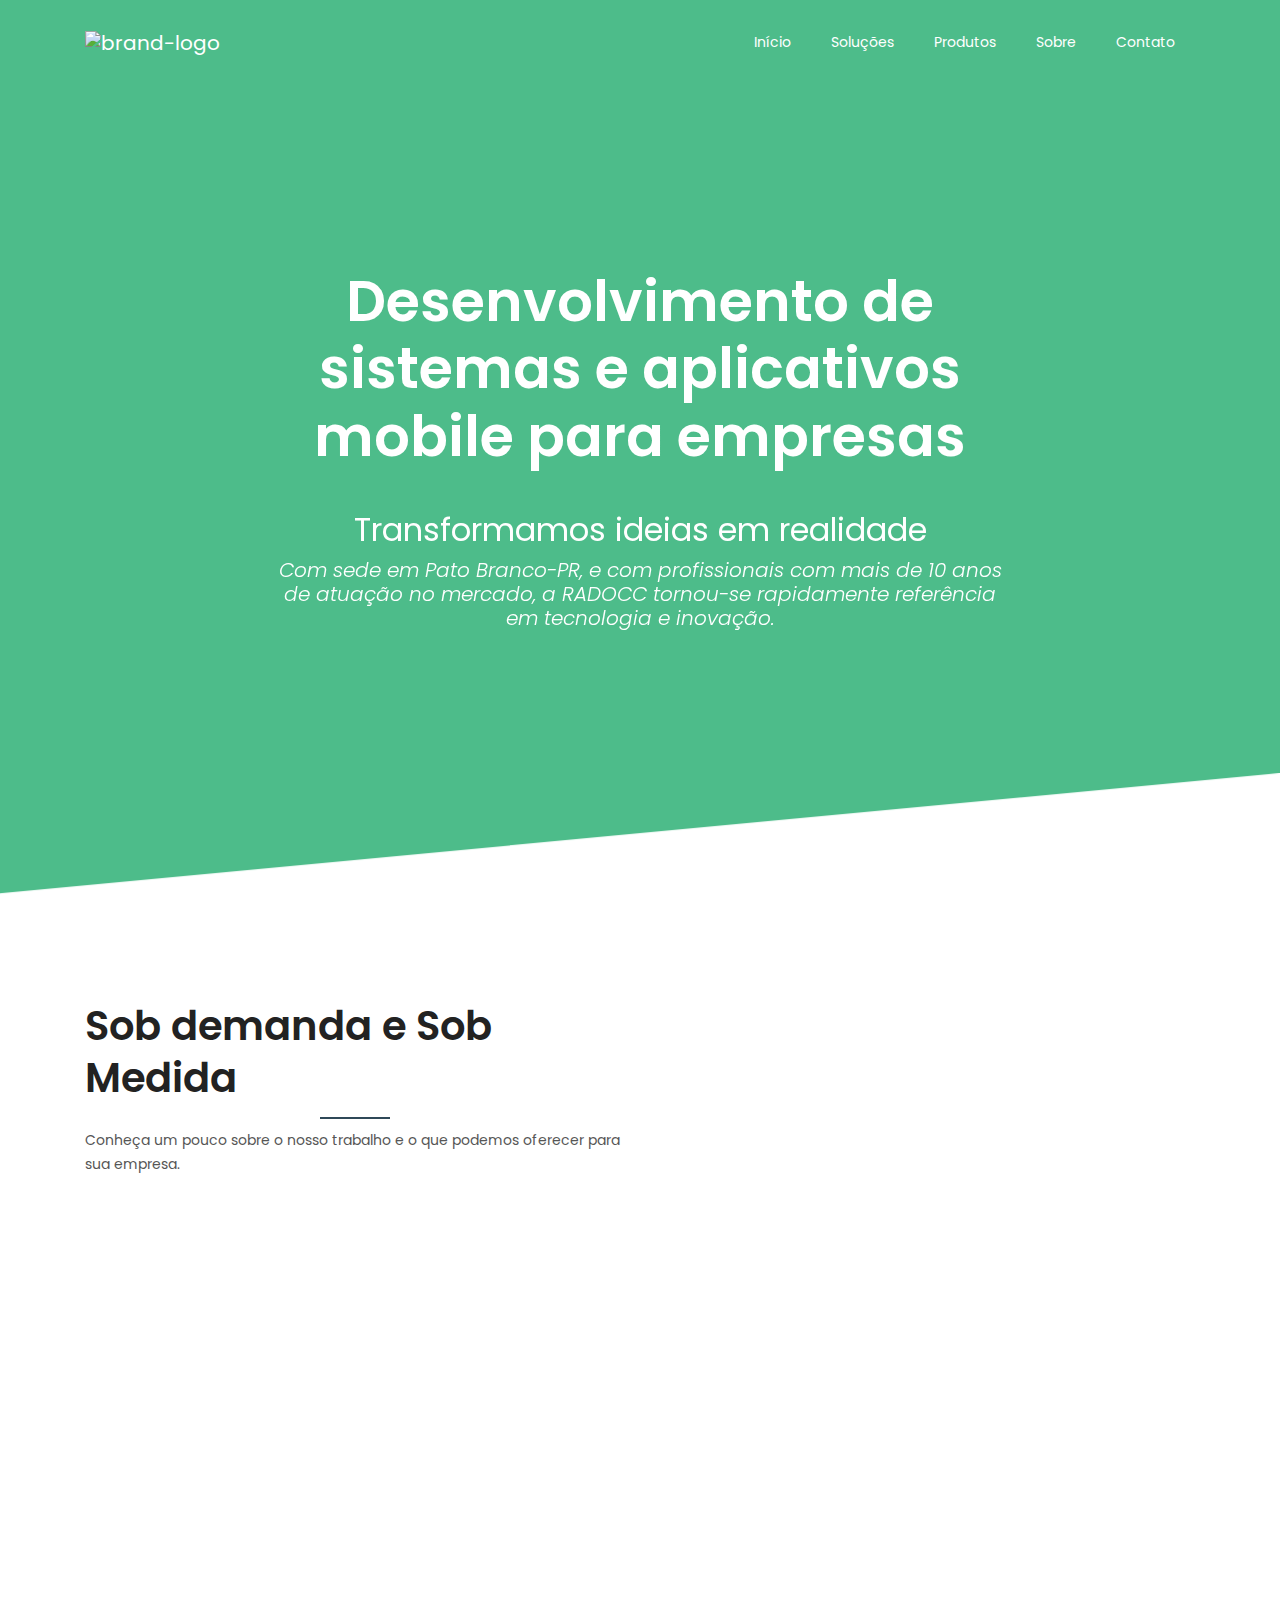
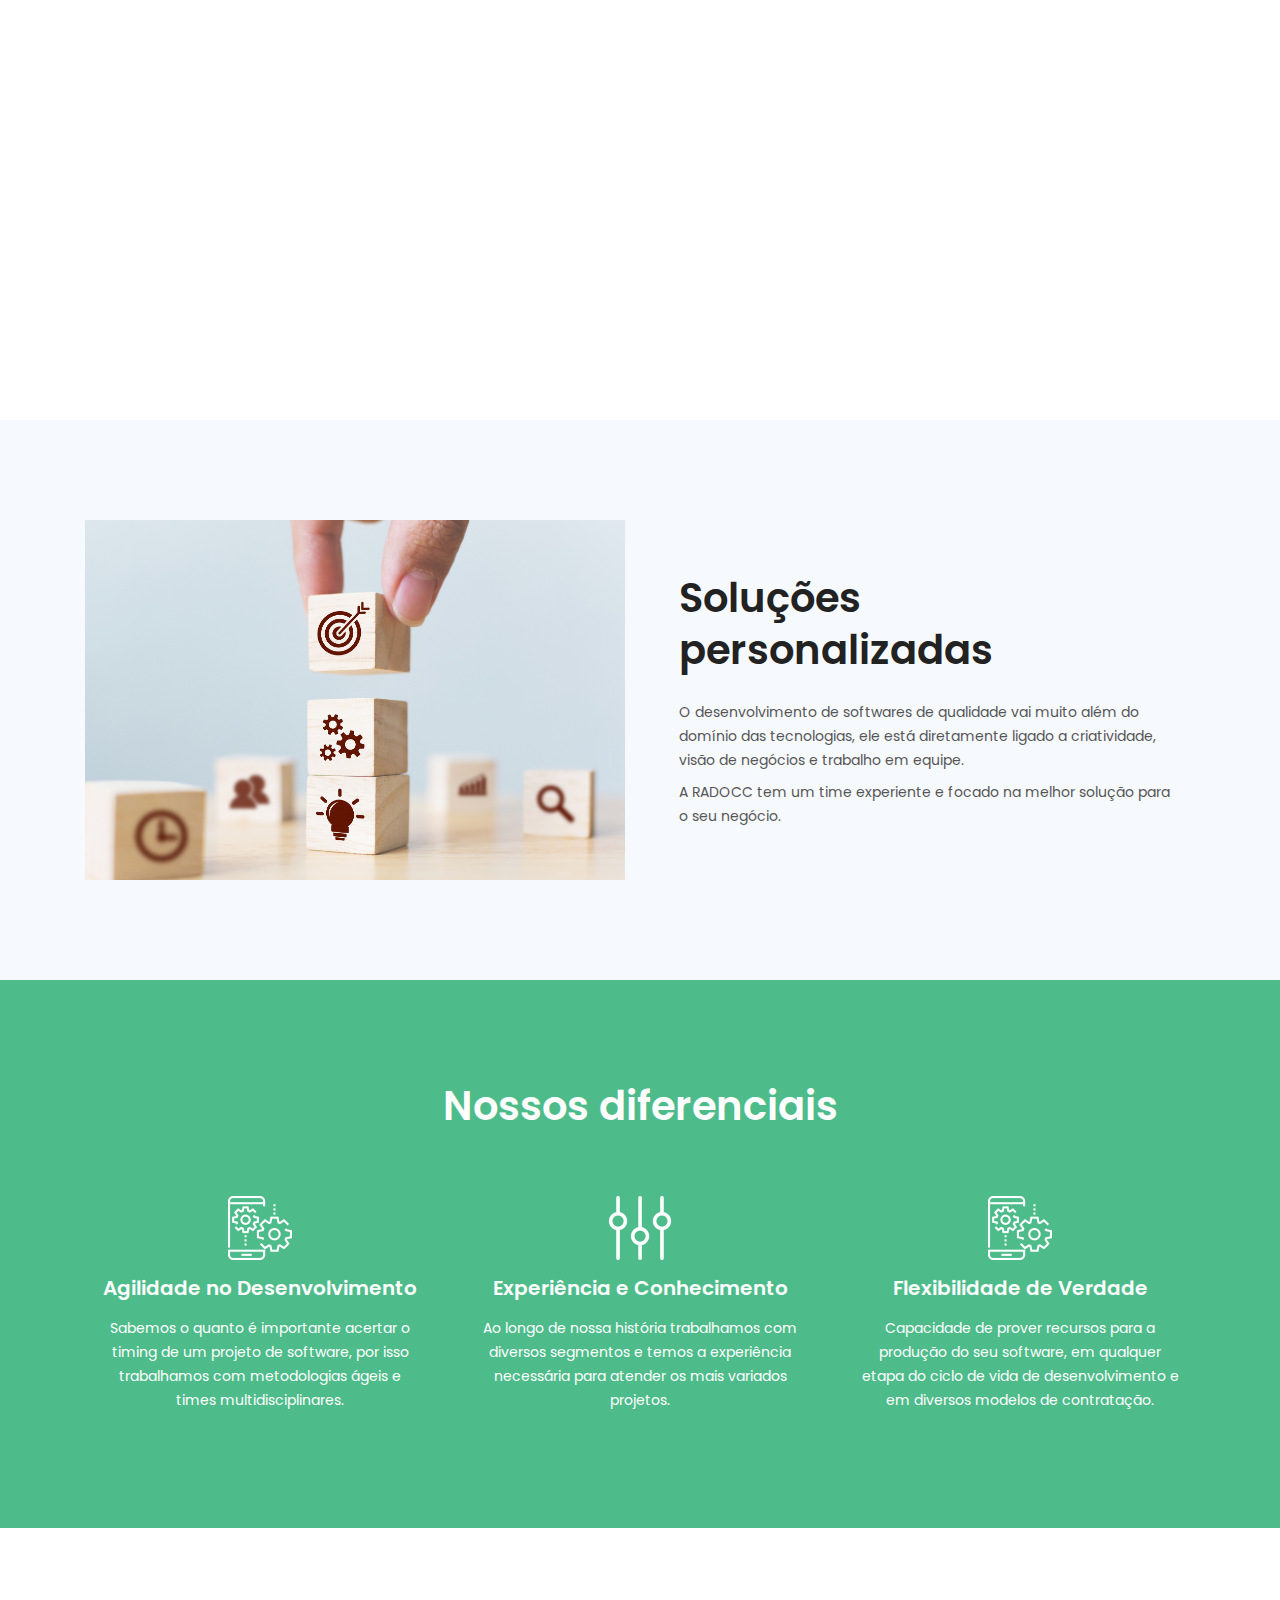
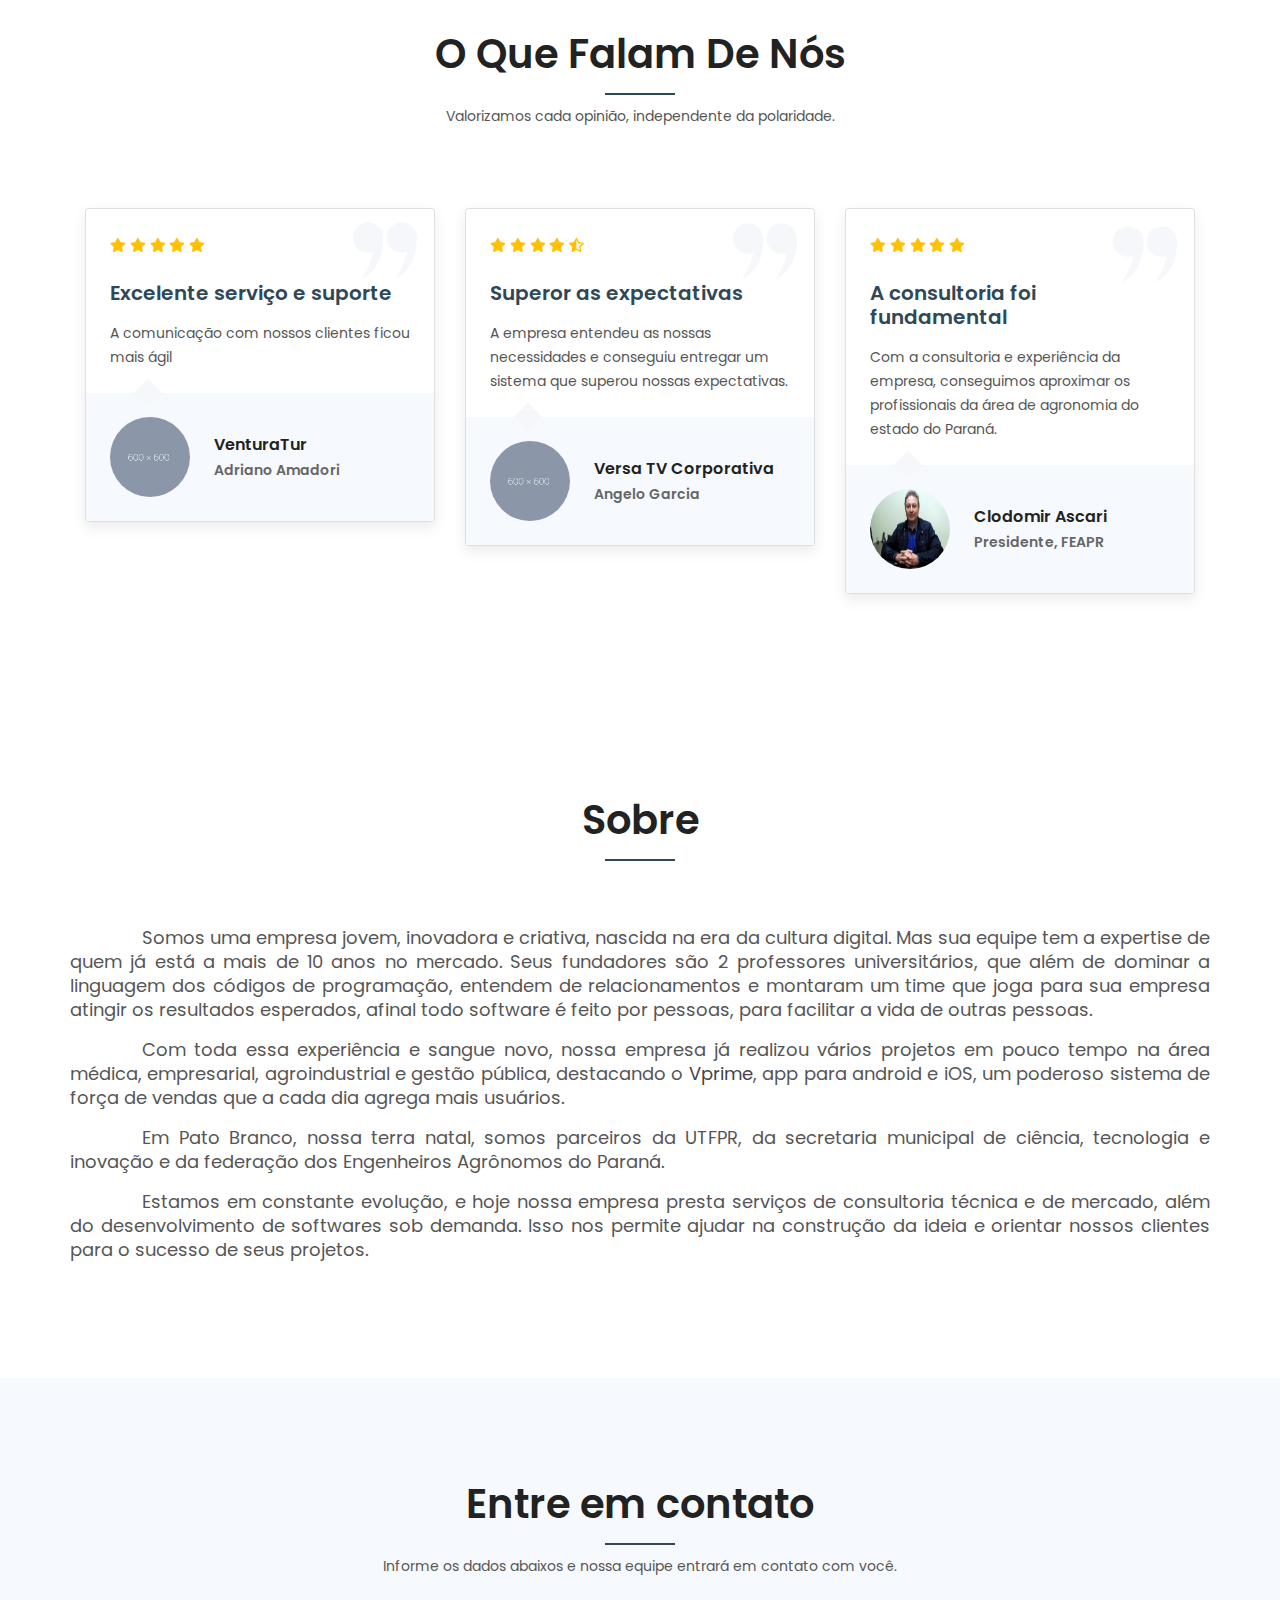
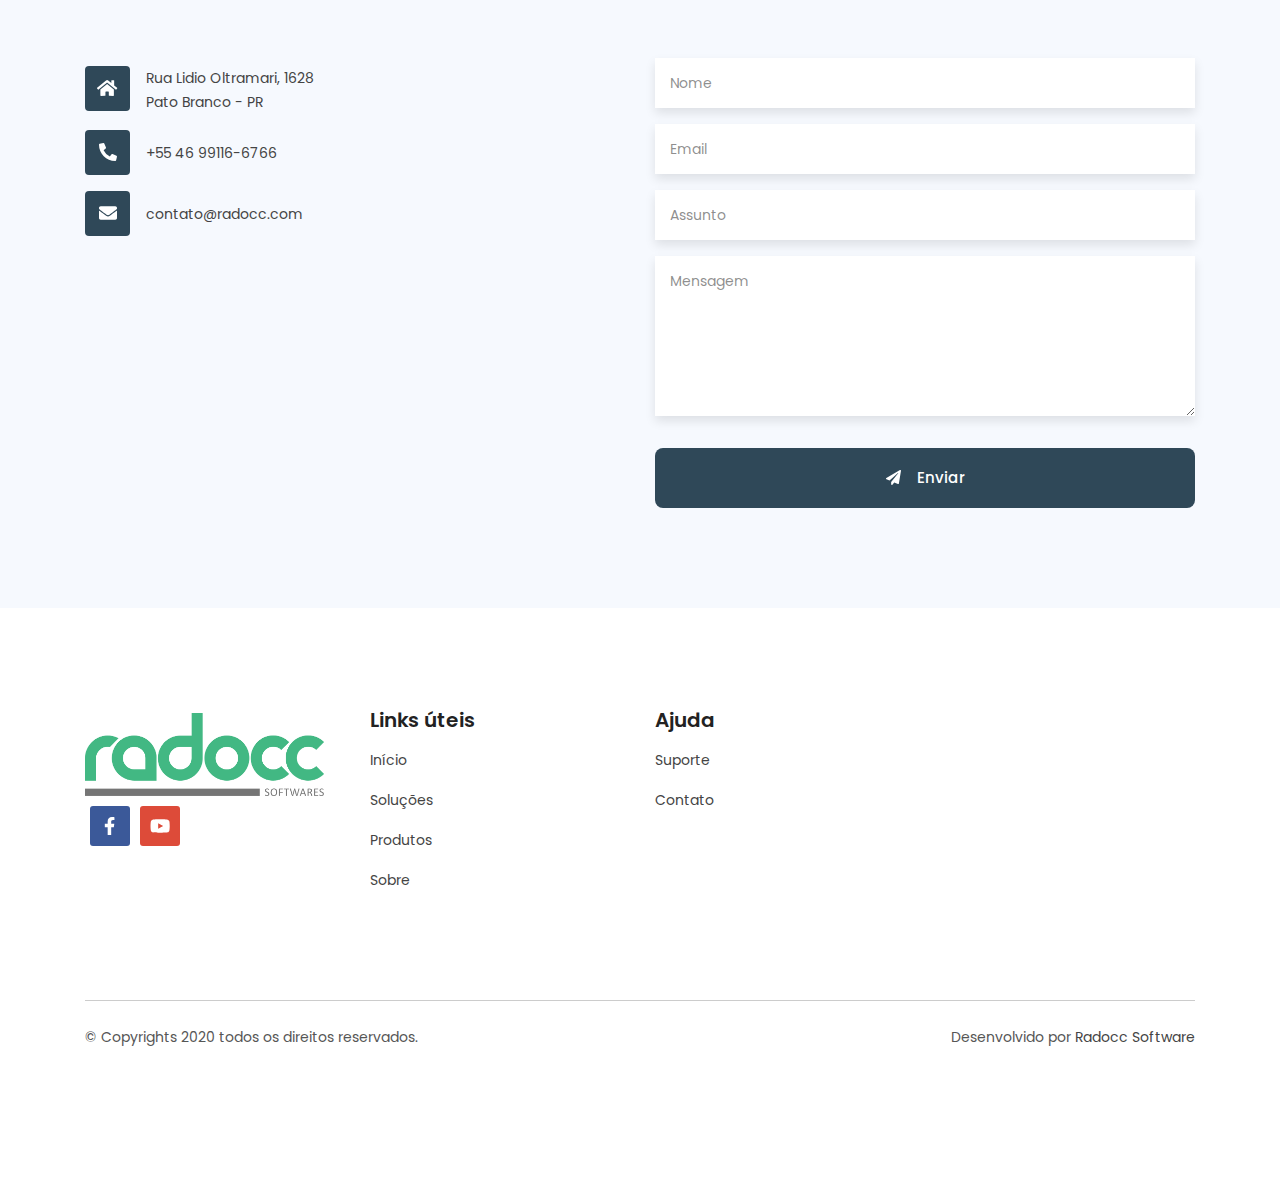
==== commit 63617032: "master" ====
--- a/index.html
+++ b/index.html
@@ -9,42 +9,22 @@
     <!-- The above 4 meta tags *must* come first in the head; any other head content must come *after* these tags -->
 
     <!-- Title  -->
-    <title>VPrime | Radocc</title>
+    <title>Radocc</title>
 
     <!-- Favicon  -->
-    <link rel="icon" href="assets/img/favicon.webp">
+    <link rel="icon" href="assets/img/favicon.png">
 
     <!-- ***** All CSS Files ***** -->
 
     <!-- Style css -->
     <link rel="stylesheet" href="assets/css/style.css">
-
+    <link rel="stylesheet" href="assets/css/radocc.css">
     <!-- Responsive css -->
     <link rel="stylesheet" href="assets/css/responsive.css">
-    <script>
-        function abrirModal(){
-            var modal = document.getElementById("myModal");
-            var btn = document.getElementById("myBtn");
-            // Get the <span> element that closes the modal
-            var span = document.getElementsByClassName("close")[0];
-            
-            modal.style.display = "block";
-            // When the user clicks on <span> (x), close the modal
-            span.onclick = function() {
-                modal.style.display = "none";
-            }
-
-            // When the user clicks anywhere outside of the modal, close it
-            window.onclick = function(event) {
-                if (event.target == modal) {
-                    modal.style.display = "none";
-                }
-            }
-        }
-    </script>
+
 </head>
 
-<body class="homepage-2" onload="abrirModal()">
+<body class="homepage">
     <!--====== Preloader Area Start ======-->
     <div class="preloader-main">
         <div class="preloader-wapper">
@@ -56,8 +36,8 @@
                     </filter>
                 </defs>
                 <g filter="url(#goo)">
-                    <circle class="dot" cx="50" cy="50" r="25" fill="#F26419" />
-                    <circle class="dot" cx="50" cy="50" r="25" fill="#F26419" />
+                    <circle class="dot" cx="50" cy="50" r="25" fill="#8731E8" />
+                    <circle class="dot" cx="50" cy="50" r="25" fill="#8731E8" />
                 </g>
             </svg>
             <div>
@@ -77,9 +57,9 @@
         <!-- ***** Header Start ***** -->
         <header class="navbar navbar-sticky navbar-expand-lg navbar-dark">
             <div class="container position-relative">
-                <a class="navbar-brand" href="index.html">
-                    <img class="navbar-brand-regular mini-logo" src="assets/img/logo/logo-vprime-white.webp" alt="brand-logo">
-                    <img class="navbar-brand-sticky mini-logo" src="assets/img/logo/logo-vprime.webp" alt="sticky brand-logo">
+                <a class="navbar-brand" href="#home">
+                    <img class="navbar-brand-regular" src="assets/img/logo/logos.png" alt="brand-logo">
+                    <img class="navbar-brand-sticky" src="assets/img/logo/logo2.png" alt="sticky brand-logo">
                 </a>
                 <button class="navbar-toggler d-lg-none" type="button" data-toggle="navbarToggler" aria-label="Toggle navigation">
                     <span class="navbar-toggler-icon"></span>
@@ -92,22 +72,20 @@
                     </button>
                     <nav>
                         <ul class="navbar-nav" id="navbar-nav">
-                            <li class="nav-item ">
-                                <a class="nav-link " href="#home">
-                                    Início
-                                </a> 
+                            <li class="nav-item">
+                                <a class="nav-link scroll" href="#inicio">Início</a>
                             </li>
                             <li class="nav-item">
-                                <a class="nav-link scroll" href="#features">Recursos</a>
-                            </li>                             
-                            <li class="nav-item">
-                                <a class="nav-link scroll" href="#pricing">Planos</a>
+                                <a class="nav-link scroll" href="#servicos">Soluções</a>
                             </li>
                             <li class="nav-item">
-                                <a class="nav-link scroll" href="#contact">Contato</a>
+                                <a class="nav-link scroll" href="#produtos">Produtos</a>
                             </li>
                             <li class="nav-item">
-                                <a class="nav-link " href="https://vprime-painel.radocc.com">Acessar</a>
+                                <a class="nav-link scroll" href="#sobre">Sobre</a>
+                            </li>
+                            <li class="nav-item">
+                                <a class="nav-link scroll" href="#contato">Contato</a>
                             </li>
                         </ul>
                     </nav>
@@ -117,228 +95,164 @@
         <!-- ***** Header End ***** -->
 
         <!-- ***** Welcome Area Start ***** -->
-        <section id="home" class="section welcome-area bg-overlay d-flex align-items-center overflow-hidden">
-            <!-- <div class="shapes-container"> -->
-                <!-- <div class="bg-shape"></div> -->
-            <!-- </div> -->
-            <div class="container h-100">
-                <div class="row align-items-center h-100">
+        <section id="inicio" class="section welcome-area bg-overlay overflow-hidden d-flex align-items-center">
+            <div class="container">
+                <div class="row align-items-center justify-content-center">
                     <!-- Welcome Intro Start -->
-                    <div class="col-12 col-md-5">
-                        <div class="welcome-intro">
-                            <h1 class="text-white">VPrime<br>solução em vendas</h1>
-                            <p class="text-white my-4">
-                                O VPrime é a solução de força de vendas que potencializa e gerencia sua área comercial. Vendas organizadas, ágeis e sem retrabalho.    
+                    <div class="col-12 col-md-7 col-lg-8">
+                        <div class="welcome-intro text-center">
+                            <h1 class="text-white" data-aos="fade-up" data-aos-delay="500" data-aos-duration="1000">Desenvolvimento de sistemas e aplicativos mobile para empresas</h1>
+                            <p class="text-white my-6 sub-title" data-aos="fade-up" data-aos-delay="800" data-aos-duration="1000">
+                                Transformamos ideias em realidade
                             </p>
-                            <div class="col-12 col-md-5 col-lg-6">
-                                <!-- Welcome Thumb -->
-                                <div class="welcome-thumb-play text-center mx-auto">
-                                    <!-- Play Button -->
-                                    <a class="play-btn" data-fancybox href="https://www.youtube.com/watch?v=Ec-2aXd0Rj0calc">
-                                        <div class="btn-circle play-animation"></div>
-                                        <div class="btn-circle play-animation animation-short"></div>
-                                        <!-- Play Icon -->
-                                        <div class="play-icon">
-                                            <i class="fas fa-play"></i>
-                                        </div>
-                                    </a>
-                                </div>
-                            </div>
-                        </div>
-                    </div>
-                    <div class="col-12 col-md-7">
-                        <!-- Welcome Thumb -->
-                        <div class="welcome-thumb" data-aos="fade-right" data-aos-delay="500" data-aos-duration="1000">
-                            <img src="assets/img/screenshots/1463.png" alt="">
-                        </div>
-                    </div>
-                </div>
-            </div>
+                            <div class="welcome-bottom" data-aos="fade-up" data-aos-delay="1000" data-aos-duration="1000">
+                                
+                                <span class="d-inline-block text-white fw-3 font-italic mt-3 fs-20">
+                                    Com sede em Pato Branco-PR, e com profissionais com mais de 10 anos de atuação no mercado, a RADOCC tornou-se rapidamente referência em tecnologia e inovação.    
+                                </span>
+                            </div>
+                        </div>
+                    </div>
+                </div>
+            </div>
+            <!-- Shape Bottom -->
             <div class="shape-bottom">
-                <svg fill="#fff" id="Layer_1" x="0px" y="0px" viewBox="0 0 1921 819.8" style="enable-background:new 0 0 1921 819.8;" xml:space="preserve">
-                    <path class="st0" d="M1921,413.1v406.7H0V0.5h0.4l228.1,598.3c30,74.4,80.8,130.6,152.5,168.6c107.6,57,212.1,40.7,245.7,34.4  c22.4-4.2,54.9-13.1,97.5-26.6L1921,400.5V413.1z"></path>
-                    <path class="st1" d="M1921,387.9v431.9H0V0h13l226.6,594.4c14.4,35.7,34,67.4,58.3,94.3c24.4,26.9,54.2,49.8,88.6,68.1  c50.2,26.6,105.8,40.1,165.2,40.1c36.1,0,63.6-5.2,72.6-6.9c21.6-4,53.9-12.9,96.1-26.2L1921,387.9z"></path>
+                <svg fill="#fff" xmlns="http://www.w3.org/2000/svg" viewBox="0 0 1000 100" preserveAspectRatio="none">
+                    <path class="fill" d="M0,6V0h1000v100L0,6z"></path>
                 </svg>
             </div>
         </section>
         <!-- ***** Welcome Area End ***** -->
-
-        <section id="features" class="section features-area overflow-hidden ptb_100">
+        <section id="servicos" class="section features-area style-two overflow-hidden ptb_100">
             <div class="container">
-                <div class="row justify-content-center">
+                <div class="row">
                     <div class="col-12 col-md-10 col-lg-6">
                         <!-- Section Heading -->
-                        <div class="section-heading text-center">
-                            <h2>Porque adquirir o VPrime</h2>
-                            <p class="d-none d-sm-block mt-4">
-                                Gerentes e coordenadores comerciais terão uma visão clara e em tempo real de tudo que acontece com seus clientes e sua equipe de vendas.
-                            </p>
-                            <p class="d-block d-sm-none mt-4">Sistema completo em gestão</p>
-                        </div>
-                    </div>
-                </div>
-                <div class="row align-items-center">
-                    <div class="col-12 col-md-6 col-lg-4">
-                        <!-- Features Item -->
-                        <ul class="features-item">
-                            <li>
-                                <!-- Image Box -->
-                                <div class="image-box media px-1 py-3 py-md-4 wow fadeInLeft" data-aos-duration="2s" data-wow-delay="0.3s">
-                                    <!-- Featured Image -->
-                                    <div class="featured-img mr-3">
-                                        <img class="avatar-sm" src="assets/img/icon/featured-img/location.png" alt="">
-                                    </div>
-                                    <!-- Icon Text -->
-                                    <div class="icon-text media-body align-self-center align-self-md-start">
-                                        <h3 class="mb-2">Mapeamento de Vendas</h3>
-                                        <p>
-                                            Faz o mapeamento de cada operação de venda realizada e disponibiliza ao vendedor e supervisores uma visão em mapa seguindo a hierarquia de supervisores
-                                        </p>
-                                    </div>
-                                </div>
-                            </li>
-                            <li>
-                                <!-- Image Box -->
-                                <div class="image-box media px-1 py-3 py-md-4 wow fadeInLeft" data-aos-duration="2s" data-wow-delay="0.6s">
-                                    <!-- Featured Image -->
-                                    <div class="featured-img mr-3">
-                                        <img class="avatar-sm" src="assets/img/icon/featured-img/calendar.png" alt="">
-                                    </div>
-                                    <!-- Icon Text -->
-                                    <div class="icon-text media-body align-self-center align-self-md-start">
-                                        <h3 class="mb-2">Agenda de Visitas</h3>
-                                        <p>
-                                            Permite mapear e definir rotas de visitas por dia para cada vendedor, de forma a reduzir custos e maximizar a produtividade da equipe.
-                                        </p>
-                                    </div>
-                                </div>
-                            </li>
-                            <li>
-                                <!-- Image Box -->
-                                <div class="image-box media px-1 py-3 py-md-4 wow fadeInLeft" data-aos-duration="2s" data-wow-delay="0.9s">
-                                    <!-- Featured Image -->
-                                    <div class="featured-img mr-3">
-                                        <img class="avatar-sm" src="assets/img/icon/featured-img/lock.png" alt="">
-                                    </div>
-                                    <!-- Icon Text -->
-                                    <div class="icon-text media-body align-self-center align-self-md-start">
-                                        <h3 class="mb-2">Segurança </h3>
-                                        <p>Disponível em cloud, o sistema fica disponível 24 horas por dia, 7 dias por semana.</p>
-                                    </div>
-                                </div>
-                            </li>
-                        </ul>
-                    </div>
-                    <div class="col-12 col-lg-4 d-none d-lg-block">
-                        <!-- Featutes Thumb -->
-                        <div class="features-thumb text-center">
-                            <img src="assets/img/screenshots/positivacao.png" alt="">
-                        </div>
-                    </div>
-                    <div class="col-12 col-md-6 col-lg-4">
-                        <!-- Features Item -->
-                        <ul class="features-item">
-                            <li>
-                                <!-- Image Box -->
-                                <div class="image-box media px-1 py-3 py-md-4 wow fadeInRight" data-aos-duration="2s" data-wow-delay="0.3s">
-                                    <!-- Featured Image -->
-                                    <div class="featured-img mr-3">
-                                        <img class="avatar-sm" src="assets/img/icon/featured-img/support.png" alt="">
-                                    </div>
-                                    <!-- Icon Text -->
-                                    <div class="icon-text media-body align-self-center align-self-md-start">
-                                        <h3 class="mb-2">Customizado</h3>
-                                        <p>Configure o sistema de acordo com as politicas comerciais de sua empresa.</p>
-                                    </div>
-                                </div>
-                            </li>
-                            <li>
-                                <!-- Image Box -->
-                                <div class="image-box media px-1 py-3 py-md-4 wow fadeInRight" data-aos-duration="2s" data-wow-delay="0.6s">
-                                    <!-- Featured Image -->
-                                    <div class="featured-img mr-3">
-                                        <img class="avatar-sm" src="assets/img/icon/featured-img/rocket.png" alt="">
-                                    </div>
-                                    <!-- Icon Text -->
-                                    <div class="icon-text media-body align-self-center align-self-md-start">
-                                        <h3 class="mb-2">Campanhas de Vendas</h3>
-                                        <p>
-                                            Defina em cada campanha de venda as regras e benefícios para que o vendedor não perca nenhuma oportunidade.
-                                        </p>
-                                    </div>
-                                </div>
-                            </li>
-                            <li>
-                                <!-- Image Box -->
-                                <div class="image-box media px-1 py-3 py-md-4 wow fadeInRight" data-aos-duration="2s" data-wow-delay="0.9s">
-                                    <!-- Featured Image -->
-                                    <div class="featured-img mr-3">
-                                        <img class="avatar-sm" src="assets/img/icon/featured-img/target.png" alt="">
-                                    </div>
-                                    <!-- Icon Text -->
-                                    <div class="icon-text media-body align-self-center align-self-md-start">
-                                        <h3 class="mb-2">Metas</h3>
-                                        <p>
-                                            Estabeleça as metas e deixe o sistema realizar o controle e apontamento dos integrantes da equipe seguindo a hierarquia de supervisores. 
-                                        </p>
-                                    </div>
-                                </div>
-                            </li>
-                        </ul>
-                    </div>
-                </div>
-            </div>
-        </section>
-        <!-- ***** Features Area End ***** -->
-
+                        <div class="section-heading">
+                            <h2>Sob demanda e Sob Medida</h2>
+                            <p class="d-none d-sm-block mt-4">Conheça um pouco sobre o nosso trabalho e o que podemos oferecer para sua empresa.</p>
+                        </div>
+                    </div>
+                </div>
+                <div class="row">
+                    <div class="col-12 col-md-6 col-lg-4 my-3 res-margin">
+                        <!-- Image Box -->
+                        <div class="image-box text-center icon-1 p-5 wow fadeInLeft" data-aos-duration="2s" data-wow-delay="0.4s">
+                            <!-- Featured Image -->
+                            <div class="featured-img mb-3">
+                                <img class="avatar-sm" src="assets/img/icon/featured-img/layers.png" alt="">
+                            </div>
+                            <!-- Icon Text -->
+                            <div class="icon-text">
+                                <h3 class="mb-2">Desenvolvimento mobile</h3>
+                                <p>Desenvolvimento de aplicativos mobile com as tecnologias mais inovadoras, desenvolvimento Android e iOS.</p>
+                            </div>
+                        </div>
+                    </div>
+                    <div class="col-12 col-md-6 col-lg-4 my-3 res-margin">
+                        <!-- Image Box -->
+                        <div class="image-box text-center icon-1 p-5 wow fadeInUp" data-aos-duration="2s" data-wow-delay="0.2s">
+                            <!-- Featured Image -->
+                            <div class="featured-img mb-3">
+                                <img class="avatar-sm" src="assets/img/icon/featured-img/speak.png" alt="">
+                            </div>
+                            <!-- Icon Text -->
+                            <div class="icon-text">
+                                <h3 class="mb-2">Back-End & APIs</h3>
+                                <p>
+                                    Tudo que o seu aplicativo precisar pra funcionar integrado e na nuvem. Infraestrutura completa de banco de dados, servidores e APIs.
+                                </p>
+                            </div>
+                        </div>
+                    </div>
+                    <div class="col-12 col-md-6 col-lg-4 my-3 res-margin">
+                        <!-- Image Box -->
+                        <div class="image-box text-center icon-1 p-5 wow fadeInRight" data-aos-duration="2s" data-wow-delay="0.4s">
+                            <!-- Featured Image -->
+                            <div class="featured-img mb-3">
+                                <img class="avatar-sm" src="assets/img/icon/featured-img/lock.png" alt="">
+                            </div>
+                            <!-- Icon Text -->
+                            <div class="icon-text">
+                                <h3 class="mb-2">Design Funcional</h3>
+                                <p>
+                                    Equipe especializada no desenvolvimento de layouts para sistemas web, websites e apps Android e iOS, com foco na usabilidade e design inovador.    
+                                </p>
+                            </div>
+                        </div>
+                    </div>
+                    <div class="col-12 col-md-6 col-lg-4 my-3 res-margin">
+                        <!-- Image Box -->
+                        <div class="image-box text-center icon-1 p-5 wow fadeInLeft" data-aos-duration="2s" data-wow-delay="0.8s">
+                            <!-- Featured Image -->
+                            <div class="featured-img mb-3">
+                                <img class="avatar-sm" src="assets/img/icon/featured-img/support.png" alt="">
+                            </div>
+                            <!-- Icon Text -->
+                            <div class="icon-text">
+                                <h3 class="mb-2">Prototipação de soluções</h3>
+                                <p>
+                                    Análise e desenvolvimento de prótotipo para validação de produto    
+                                </p>
+                            </div>
+                        </div>
+                    </div>
+                    <div class="col-12 col-md-6 col-lg-4 my-3 res-margin">
+                        <!-- Image Box -->
+                        <div class="image-box text-center icon-1 p-5 wow fadeInUp" data-aos-duration="2s" data-wow-delay="0.4s">
+                            <!-- Featured Image -->
+                            <div class="featured-img mb-3">
+                                <img class="avatar-sm" src="assets/img/icon/featured-img/seo-and-web.png" alt="">
+                            </div>
+                            <!-- Icon Text -->
+                            <div class="icon-text">
+                                <h3 class="mb-2">Sistemas multiplataforma</h3>
+                                <p>
+                                    Desenvolvemos as soluções para as plataformas Android e IOS com tecnológias novas do mercado .    
+                                </p>
+                            </div>
+                        </div>
+                    </div>
+                    <div class="col-12 col-md-6 col-lg-4 my-3">
+                        <!-- Image Box -->
+                        <div class="image-box text-center icon-1 p-5 wow fadeInRight" data-aos-duration="2s" data-wow-delay="0.8s">
+                            <!-- Featured Image -->
+                            <div class="featured-img mb-3">
+                                <img class="avatar-sm" src="assets/img/icon/featured-img/code.png" alt="">
+                            </div>
+                            <!-- Icon Text -->
+                            <div class="icon-text">
+                                <h3 class="mb-2">Consultoria</h3>
+                                <p>
+                                    Antes de iniciar o projeto, realizamos uma consultoria para entender a necessidade e propor a melhor solução    
+                                </p>
+                            </div>
+                        </div>
+                    </div>
+                </div>
+            </div>
+        </section> 
         <!-- ***** Discover Area Start ***** -->
         <section class="section discover-area bg-gray overflow-hidden ptb_100">
             <div class="container">
-                <div class="row justify-content-between align-items-center">
+                <div class="row align-items-center justify-content-between">
                     <div class="col-12 col-lg-6 order-2 order-lg-1">
                         <!-- Discover Thumb -->
                         <div class="service-thumb discover-thumb mx-auto">
-                            <img src="assets/img/discover/001_EQUIPE.png" alt="">
+                            <img src="assets/img/radocc/produtos.jpg" alt="">
                         </div>
                     </div>
                     <div class="col-12 col-lg-6 order-1 order-lg-2">
                         <!-- Discover Text -->
                         <div class="discover-text pt-4 pt-lg-0 px-0 px-lg-4">
-                            <h2 class="pb-4">Mais produtividade em sua equipe</h2>
-                            <!-- Service List -->
-                            <ul class="service-list style-two">
-                                <!-- Single Service -->
-                                <li class="single-service py-2">
-                                    <div class="service-text">
-                                        <p>Histórico do cliente e mix de produtos disponibilizados na negociação.</p>
-                                    </div>
-                                </li>
-                                <li class="single-service py-2">
-                                    <div class="service-text">
-                                        <p>Controle de positivação de clientes.</p>
-                                    </div>
-                                </li>
-                                <!-- Single Service -->
-                                <li class="single-service py-2">
-                                    <div class="service-text">
-                                        <p>Preços indexados com condições de pagamentos e segmentos do cliente.</p>
-                                    </div>
-                                </li>
-                                <!-- Single Service -->
-                                <li class="single-service py-2">
-                                    <div class="service-text">
-                                        <p>Simulação financeira no fechamento do pedido.</p>
-                                    </div>
-                                </li>
-                                <!-- Single Service -->
-                                <li class="single-service py-2">
-                                    <div class="service-text">
-                                        <p>
-                                            Roteirização e Agenda de visitas para cada dia no ciclo de visitas
-                                        </p>
-                                    </div>
-                                </li>
-                            </ul>
+                            <h2 class="pb-4">Soluções personalizadas</h2>
+                            <!-- Check List -->
+                            <p class="pb-2">
+                                O desenvolvimento de softwares de qualidade vai muito além do domínio das tecnologias, ele está diretamente ligado a criatividade, visão de negócios e trabalho em equipe.                                 
+                            </p> 
+                            <p>
+                                A RADOCC tem um time experiente e focado na melhor solução para o seu negócio. 
+                            </p> 
                         </div>
                     </div>
                 </div>
@@ -346,74 +260,7 @@
         </section>
         <!-- ***** Discover Area End ***** -->
 
-         <!-- ***** Service Area Start ***** -->
-         <section class="section service-area bg-inherit overflow-hidden ptb_100">
-            <div class="container">
-                <div class="row justify-content-between">
-                    <div class="col-12 col-lg-6 order-2 order-lg-1">
-                        <!-- Service Text -->
-                        <div class="service-text pt-4 pt-lg-0 px-0 px-lg-4">
-                            <h2 class="text-capitalize mb-4">Solução segura e completa</h2>
-                            <!-- Service List -->
-                            <ul class="service-list style-two">
-                                <!-- Single Service -->
-                                <li class="single-service py-2">
-                                    <div class="service-text">
-                                        <p>Coleta informações, gera relatórios e gráficos. Tudo de forma simples e fácil.
-                                    </div>
-                                </li>
-                                <!-- Single Service -->
-                                <li class="single-service py-2">
-                                    <div class="service-text">
-                                        <p>
-                                            Agilidade na criação e modificação das campanhas de vendas.
-                                        </p>
-                                    </div>
-                                </li>
-                                <!-- Single Service -->
-                                <li class="single-service py-2">
-                                    <div class="service-text">
-                                        <p>
-                                            Aumente a venda dos produtos através da campanha.    
-                                        </p>
-                                    </div>
-                                </li>
-                                <!-- Single Service -->
-                                <li class="single-service py-2">
-                                    <div class="service-text">
-                                        <p>
-                                            Fácil de usar com sistema hospedado na Nuvem;
-                                        </p>
-                                    </div>
-                                </li>
-                                <li class="single-service py-2">
-                                    <div class="service-text">
-                                        <p>
-                                            Sincronizado automaticamenteo ao seu ERP, permite a realização de vendas off-line
-                                        </p>
-                                    </div>
-                                </li>
-                                <li class="single-service py-2">
-                                    <div class="service-text">
-                                        <p>
-                                            Garantia de disponibilidade dos serviços.
-                                        </p>
-                                    </div>
-                                </li>
-                            </ul>
-                            <a href="https://api.whatsapp.com/send?phone=5546991166766&text=&source=&data=" target="_blank" class="btn btn-bordered mt-4">Saiba mais</a>
-                        </div>
-                    </div>
-                    <div class="col-12 col-lg-6 order-1 order-lg-2 d-none d-md-block">
-                        <!-- Service Thumb -->
-                        <div class="service-thumb mx-auto">
-                            <img src="assets/img/screenshots/solucao.png" alt="">
-                        </div>
-                    </div>
-                </div>
-            </div>
-        </section>
-        <!-- ***** Service Area End ***** -->
+        
 
         <!-- ***** Work Area Start ***** -->
         <section class="section work-area bg-overlay overflow-hidden ptb_100">
@@ -422,9 +269,9 @@
                     <div class="col-12 col-lg-6">
                         <!-- Work Content -->
                         <div class="work-content text-center">
-                            <h2 class="text-white">Como o VPrime funciona?</h2>
+                            <h2 class="text-white">Nossos diferenciais</h2>
                             <p class="text-white my-3 mt-sm-4 mb-sm-5">
-                                Sincronizado ao seu ERP, seus representantes terão informações atualizadas dos seus produtos, clientes e política comercial, para fazer vendas com maior qualidade e agilidade. 
+                                
                             </p>
                         </div>
                     </div>
@@ -435,10 +282,12 @@
                         <div class="single-work text-center p-3">
                             <!-- Work Icon -->
                             <div class="work-icon">
-                                <img class="avatar-md" src="assets/img/icon/work/download.png" alt="">
-                            </div>
-                            <h3 class="text-white py-3">Instale o VPrime</h3>
-                            <p class="text-white">Baixe o aplicativo através da playstore e appstore, faça o login, e boas vendas.</p>
+                                <img class="avatar-md" src="assets/img/icon/work/app.png" alt="">
+                            </div>
+                            <h3 class="text-white py-3">Agilidade no Desenvolvimento</h3>
+                            <p class="text-white">
+                                Sabemos o quanto é importante acertar o timing de um projeto de software, por isso trabalhamos com metodologias ágeis e times multidisciplinares.    
+                            </p>
                         </div>
                     </div>
                     <div class="col-12 col-md-4">
@@ -448,8 +297,10 @@
                             <div class="work-icon">
                                 <img class="avatar-md" src="assets/img/icon/work/settings.png" alt="">
                             </div>
-                            <h3 class="text-white py-3">Defina sua politica de vendas</h3>
-                            <p class="text-white">No portal Web configure as politicas de trabalho de sua empresa, defina os usuários do sistema, agenda de visitas e campanhas de venda.</p>
+                            <h3 class="text-white py-3">Experiência e Conhecimento</h3>
+                            <p class="text-white">
+                                Ao longo de nossa história trabalhamos com diversos segmentos e temos a experiência necessária para atender os mais variados projetos. 
+                            </p>
                         </div>
                     </div>
                     <div class="col-12 col-md-4">
@@ -459,68 +310,18 @@
                             <div class="work-icon">
                                 <img class="avatar-md" src="assets/img/icon/work/app.png" alt="">
                             </div>
-                            <h3 class="text-white py-3">Venda on-line e off-line</h3>
-                            <p class="text-white">Abertura de clientes e realização de pedidos onde estiver, sem dependência de internet, seguindo as politicas comerciais.</p>
+                            <h3 class="text-white py-3">
+                                Flexibilidade de Verdade
+                            </h3>
+                            <p class="text-white">
+                                Capacidade de prover recursos para a produção do seu software, em qualquer etapa do ciclo de vida de desenvolvimento e em diversos modelos de contratação.  
+                            </p>
                         </div>
                     </div>
                 </div>
             </div>
         </section>
         <!-- ***** Work Area End ***** -->
-
-        <!-- ***** Screenshots Area Start ***** -->
-        <section id="screenshots" class="section screenshots-area ptb_100">
-            <div class="container">
-                <div class="row justify-content-center">
-                    <div class="col-12 col-md-10 col-lg-7">
-                        <!-- Section Heading -->
-                        <div class="section-heading text-center">
-                            <h2 class="">Design intuitivo</h2>
-                            <p class="d-none d-sm-block mt-4">O Design do sistema e suas funcionalidades foram desenvolvido pensando em cada momento do seu dia a dia.</p>
-                            <p class="d-block d-sm-none mt-4">O Design do sistema e suas funcionalidades foram desenvolvido pensando em cada momento do seu dia a dia.</p>
-                        </div>
-                    </div>
-                </div>
-                <div class="row">
-                    <div class="col-12 screenshots">
-                        <!-- App Screenshot Slider Area -->
-                        <div class="frame-mobile">
-                            <img src="assets/img/screenshots/modelo_celular.png" alt="">
-                        </div>
-                        <div class="mobile-sliders">
-                            <div class="app-screenshots">
-                                <div class="single-screenshot">
-                                    <img src="assets/img/screenshots/vprime_screens/inicio.jpg" alt="">
-                                </div>
-                                <!-- Single Screenshot Item -->
-                                <div class="single-screenshot">
-                                    <img src="assets/img/screenshots/vprime_screens/home.jpg" alt="">
-                                </div>
-                                <div class="single-screenshot">
-                                    <img src="assets/img/screenshots/vprime_screens/agenda.jpg" alt="">
-                                </div>
-                                <div class="single-screenshot">
-                                    <img src="assets/img/screenshots/vprime_screens/metas.jpg" alt="">
-                                </div>
-                                <div class="single-screenshot">
-                                    <img src="assets/img/screenshots/vprime_screens/mapavendas.jpg" alt="">
-                                </div>
-                                <div class="single-screenshot">
-                                    <img src="assets/img/screenshots/vprime_screens/itens_expandidos.jpg" alt="">
-                                </div>
-                                <div class="single-screenshot">
-                                    <img src="assets/img/screenshots/vprime_screens/impressao.jpg" alt="">
-                                </div>
-                                <div class="single-screenshot">
-                                    <img src="assets/img/screenshots/vprime_screens/campanhas_aplicar.jpg" alt="">
-                                </div>
-                            </div>
-                        </div>
-                    </div>
-                </div>
-            </div>
-        </section>
-        <!-- ***** Screenshots Area End ***** -->
 
         <!-- ***** Review Area Start ***** -->
         <section id="review" class="review-area ptb_100">
@@ -529,11 +330,9 @@
                     <div class="col-12 col-md-10 col-lg-8">
                         <!-- Section Heading -->
                         <div class="section-heading text-center">
-                            <h2 class="">O que dizem de nós</h2>
+                            <h2 class="text-capitalize">O que falam de nós</h2>
                             <p class="d-none d-sm-block mt-4">
-                            </p>
-                            <p class="d-block d-sm-none mt-4">
-                                
+                                Valorizamos cada opinião, independente da polaridade.
                             </p>
                         </div>
                     </div>
@@ -551,10 +350,12 @@
                                     <i class="fas fa-star text-warning"></i>
                                     <i class="fas fa-star text-warning"></i>
                                 </div>
-                                <h4 class="text-primary mt-4 mb-3">Excelente serviço e suporte!!</h4>
+                                <h4 class="text-primary mt-4 mb-3">Excelente serviço e suporte</h4>
                                 <!-- Review Text -->
                                 <div class="review-text">
-                                    <p>Com o VPrime e sua equipe de suporte, ampliamos a nossa área de vendas de forma clara e segura.</p>
+                                    <p>
+                                        A comunicação com nossos clientes ficou mais ágil
+                                    </p>
                                 </div>
                                 <!-- Quotation Icon -->
                                 <div class="quot-icon">
@@ -565,12 +366,12 @@
                             <div class="reviewer media bg-gray p-4">
                                 <!-- Reviewer Thumb -->
                                 <div class="reviewer-thumb">
-                                    <img class="avatar-lg radius-100" src="assets/img/avatar/otavio.jpg" alt="">
+                                    <img class="avatar-lg radius-100" src="assets/img/avatar/avatar-1.png" alt="">
                                 </div>
                                 <!-- Reviewer Media -->
                                 <div class="reviewer-meta media-body align-self-center ml-4">
-                                    <h5 class="reviewer-name color-primary mb-2">Otávio Henrique Rosada</h5>
-                                    <h6 class="text-secondary fw-6">Indústria Vó Neuza</h6>
+                                    <h5 class="reviewer-name color-primary mb-2">VenturaTur</h5>
+                                    <h6 class="text-secondary fw-6">Adriano Amadori</h6>
                                 </div>
                             </div>
                         </div>
@@ -587,10 +388,12 @@
                                     <i class="fas fa-star text-warning"></i>
                                     <i class="fas fa-star-half-alt text-warning"></i>
                                 </div>
-                                <h4 class="text-primary mt-4 mb-3">Atendimento ágil</h4>
+                                <h4 class="text-primary mt-4 mb-3">Superor as expectativas</h4>
                                 <!-- Review Text -->
                                 <div class="review-text">
-                                    <p>A equipe de suporte realmente entende do meu dia a dia, e conseguem além de ajudar, nós guia ao sucesso.</p>
+                                    <p>
+                                        A empresa entendeu as nossas necessidades e conseguiu entregar um sistema que superou nossas expectativas.
+                                    </p>
                                 </div>
                                 <!-- Quotation Icon -->
                                 <div class="quot-icon">
@@ -601,12 +404,12 @@
                             <div class="reviewer media bg-gray p-4">
                                 <!-- Reviewer Thumb -->
                                 <div class="reviewer-thumb">
-                                    <img class="avatar-lg radius-100" src="assets/img/avatar/dionata.jpeg" alt="">
+                                    <img class="avatar-lg radius-100" src="assets/img/avatar/avatar-2.png" alt="">
                                 </div>
                                 <!-- Reviewer Media -->
                                 <div class="reviewer-meta media-body align-self-center ml-4">
-                                    <h5 class="reviewer-name color-primary mb-2">Dionata Farias</h5>
-                                    <h6 class="text-secondary fw-6">Rede Delta de Combustíveis</h6>
+                                    <h5 class="reviewer-name color-primary mb-2">Versa TV Corporativa</h5>
+                                    <h6 class="text-secondary fw-6">Angelo Garcia</h6>
                                 </div>
                             </div>
                         </div>
@@ -623,11 +426,11 @@
                                     <i class="fas fa-star text-warning"></i>
                                     <i class="fas fa-star text-warning"></i>
                                 </div>
-                                <h4 class="text-primary mt-4 mb-3">Reduziu meu trabalho</h4>
+                                <h4 class="text-primary mt-4 mb-3">A consultoria foi fundamental</h4>
                                 <!-- Review Text -->
                                 <div class="review-text">
                                     <p>
-                                        Com informações seguras, em tempo real, consigo planejar o futuro do negócio, enquanto o Vprime gerencia a operação.
+                                        Com a consultoria e experiência da empresa, conseguimos aproximar os profissionais da área de agronomia do estado do Paraná.
                                     </p>
                                 </div>
                                 <!-- Quotation Icon -->
@@ -639,12 +442,12 @@
                             <div class="reviewer media bg-gray p-4">
                                 <!-- Reviewer Thumb -->
                                 <div class="reviewer-thumb">
-                                    <img class="avatar-lg radius-100" src="assets/img/avatar/avatar-3.png" alt="">
+                                    <img class="avatar-lg radius-100" src="assets/img/avatar/clodomir.jpg" alt="">
                                 </div>
                                 <!-- Reviewer Media -->
                                 <div class="reviewer-meta media-body align-self-center ml-4">
-                                    <h5 class="reviewer-name color-primary mb-2">Denilson</h5>
-                                    <h6 class="text-secondary fw-6">Indústria TNT Nitros Quimica</h6>
+                                    <h5 class="reviewer-name color-primary mb-2">Clodomir Ascari</h5>
+                                    <h6 class="text-secondary fw-6">Presidente, FEAPR</h6>
                                 </div>
                             </div>
                         </div>
@@ -652,282 +455,39 @@
                 </div>
             </div>
         </section>
-        <!-- ***** Review Area End ***** -->
-
-        <!-- ***** Price Plan Area Start ***** -->
-        <section id="pricing" class="section price-plan-area bg-gray overflow-hidden ptb_100">
+        <!-- ***** Review Area End ***** --> 
+        <!-- ***** Team Area Start ***** -->
+        <section id="sobre" class="section team-area team-style-two overflow-hidden ptb_100">
             <div class="container">
                 <div class="row justify-content-center">
-                    <div class="col-12 col-md-10 col-lg-7">
+                    <div class="col-12 col-md-10 col-lg-6">
                         <!-- Section Heading -->
                         <div class="section-heading text-center">
-                            <h2>Escolha o plano para sua necessidade</h2>
-                            <p class="d-none d-sm-block mt-4">
-                                Disponibilizamos planos da solução VPrime conforme a necessidade de cada cliente.    
-                            </p>
-                            <p class="d-block d-sm-none mt-4">
-                                Disponibilizamos planos da solução VPrime conforme a necessidade de cada cliente.
-                            </p>
-                        </div>
-                    </div>
-                </div>
-                <div class="row justify-content-center">
-                    <div class="col-12 col-sm-10 col-lg-12">
-                        <div class="row price-plan-wrapper">
-                            <div class="col-12 col-md-4 plan">
-                                <!-- Single Price Plan -->
-                                <div class="single-price-plan text-center p-5 wow fadeInLeft" data-aos-duration="2s" data-wow-delay="0.4s">
-                                    <!-- Plan Thumb -->
-                                    <div class="plan-thumb">
-                                        <img class="avatar-lg" src="assets/img/pricing/mala-de-viagem.png" alt="">
-                                    </div>
-                                    <!-- Plan Title -->
-                                    <div class="plan-title my-2 my-sm-3">
-                                        <h3 class="text-uppercase">Starter</h3>
-                                    </div>
-                                    <!-- Plan Price
-                                    <div class="plan-price pb-2 pb-sm-3">
-                                        <h1 class="color-primary"><small class="fw-7">R$</small>35,99</h1>
-                                    </div> -->
-                                    <!-- Plan Description -->
-                                    <div class="plan-description">
-                                        <ul class="plan-features">
-                                            <li class="border-top py-3">Online e Offline</li>
-                                            <li class="border-top py-3">Servidor em Nuvem</li>
-                                            <li class="border-top py-3">24/7 Suporte técnico</li>
-                                            <li class="border-top py-3">Portal Web para gerenciamento e parametrizações</li>
-                                            <li class="border-top border-bottom py-3">Realização de backup diário</li>
-                                        </ul>
-                                    </div>
-                                    <!-- Plan Button -->
-                                    <div class="plan-button">
-                                        <a href="https://api.whatsapp.com/send?phone=5546991166766&text=&source=&data=" target="_blank" class="btn mt-4">Entrar em Contato</a>
-                                    </div>
-                                </div>
-                            </div>
-                            <div class="col-12 col-md-4 plan">
-                                <!-- Single Price Plan -->
-                                <div class="single-price-plan text-center p-5 wow fadeInRight" data-aos-duration="2s" data-wow-delay="0.4s">
-                                    <!-- Plan Thumb -->
-                                    <div class="plan-thumb">
-                                        <img class="avatar-lg" src="assets/img/pricing/diamante.png" alt="">
-                                    </div>
-                                    <!-- Plan Title -->
-                                    <div class="plan-title my-2 my-sm-3">
-                                        <h3 class="text-uppercase">Business</h3>
-                                    </div>
-                                    <!-- Plan Price -->
-                                    <!-- <div class="plan-price pb-2 pb-sm-3">
-                                        <h1 class="color-primary"><small class="fw-7">R$</small>49,99</h1>
-                                    </div> -->
-                                    <!-- Plan Description -->
-                                    <div class="plan-description">
-                                        <ul class="plan-features">
-                                            <li class="border-top py-3">Recursos do Starter</li>
-                                            <li class="border-top py-3">Cadastros de Clientes</li>
-                                            <li class="border-top py-3">Operações de pedidos, orçamentos, bonificação e troca</li>
-                                            <li class="border-top py-3">Positivação de Clientes</li>
-                                            <li class="border-top border-bottom py-3">Controle de Estoque</li>
-                                        </ul>
-                                    </div>
-                                    <!-- Plan Button -->
-                                    <div class="plan-button">
-                                        <a href="https://api.whatsapp.com/send?phone=5546991166766&text=&source=&data=" target="_blank" class="btn mt-4">Entrar em contato</a>
-                                    </div>
-                                </div>
-                            </div>
-                            <div class="col-12 col-md-4 plan">
-                                <!-- Single Price Plan -->
-                                <div class="single-price-plan text-center p-5 wow fadeInRight" data-aos-duration="2s" data-wow-delay="0.4s">
-                                    <!-- Plan Thumb -->
-                                    <div class="plan-thumb">
-                                        <img class="avatar-lg" src="assets/img/pricing/coroa.png" alt="">
-                                    </div>
-                                    <!-- Plan Title -->
-                                    <div class="plan-title my-2 my-sm-3">
-                                        <h3 class="text-uppercase">Enterprise</h3>
-                                    </div>
-                                    <!-- Plan Price -->
-                                    <!-- <div class="plan-price pb-2 pb-sm-3">
-                                        <h1 class="color-primary"><small class="fw-7">R$</small>79,99</h1>
-                                    </div> -->
-                                    <!-- Plan Description -->
-                                    <div class="plan-description">
-                                        <ul class="plan-features">
-                                            <li class="border-top py-3">Recursos do Business</li>
-                                            <li class="border-top py-3">Gestão de Conta Flex, Bonificação e Troca </li>
-                                            <li class="border-top py-3">Customização de Operações</li>
-                                            <li class="border-top py-3">Dashboard, Mapas de Vendas e Gráficos</li>
-                                            <li class="border-top border-bottom py-3">Comissões e Metas</li>
-                                        </ul>
-                                    </div>
-                                    <!-- Plan Button -->
-                                    <div class="plan-button">
-                                        <a href="https://api.whatsapp.com/send?phone=5546991166766&text=&source=&data=" target="_blank" class="btn mt-4">Entrar em contato</a>
-                                    </div>
-                                </div>
-                            </div>
-                        </div>
-                    </div>
+                            <h2 class="text-capitalize">Sobre</h2>                            
+                        </div>
+                    </div>
+                </div>
+                <div class="row justify-content">
+                    <p class=" ">
+                        Somos uma empresa jovem, inovadora e criativa, nascida na era da cultura digital. Mas sua equipe tem a expertise de quem já está a mais de 10 anos no mercado. Seus fundadores são 2 professores universitários, que além de dominar a linguagem dos códigos de programação, entendem de relacionamentos e montaram um time que joga para sua empresa atingir os resultados esperados, afinal todo software é feito por pessoas, para facilitar a vida de outras pessoas.
+                    </p>
+                    <p class="">
+                        Com toda essa experiência e sangue novo, nossa empresa já realizou vários projetos em pouco tempo na área médica, empresarial, agroindustrial e gestão pública, destacando o <a href="https://vprime.radocc.com" target="blank">Vprime</a>, app para android e iOS, um poderoso sistema de força de vendas que a cada dia agrega mais usuários.
+                    </p>
+                    <p class="">
+                        Em Pato Branco, nossa terra natal, somos parceiros da UTFPR, da secretaria municipal de ciência, tecnologia e inovação e da federação dos Engenheiros Agrônomos do Paraná.
+                    </p>
+                    <p class="">
+                        Estamos em constante evolução, e hoje nossa empresa presta serviços de consultoria técnica e de mercado, além do desenvolvimento de softwares sob demanda. Isso nos permite ajudar na construção da ideia e orientar nossos clientes para o sucesso de seus projetos.
+                    
+                    </p>                            
                 </div>
             </div>
         </section>
-        <!-- ***** Price Plan Area End ***** -->
-
-        <!-- ***** FAQ Area Start ***** -->
-        <section class="section faq-area ptb_100">
-            <div class="container">
-                <div class="row justify-content-center">
-                    <div class="col-12 col-md-10 col-lg-7">
-                        <!-- Section Heading -->
-                        <div class="section-heading text-center">
-                            <h2 class="">Perguntas frequentes</h2>
-                            <p class="d-none d-sm-block mt-4">Caso tenha dúvidas, veja abaixo as perguntas mais frequentes.</p>
-                            <p class="d-block d-sm-none mt-4">Caso tenha dúvidas, veja abaixo as perguntas mais frequentes.</p>
-                        </div>
-                    </div>
-                </div>
-                <div class="row justify-content-center">
-                    <div class="col-12">
-                        <!-- FAQ Content -->
-                        <div class="faq-content">
-                            <!-- sApp Accordion -->
-                            <div class="accordion" id="sApp-accordion">
-                                <div class="row justify-content-center">
-                                    <div class="col-12 col-md-10 col-lg-8">
-                                        <!-- Single Accordion Item -->
-                                        <div class="card border-top-0 border-left-0 border-right-0 border-bottom">
-                                            <!-- Card Header -->
-                                            <div class="card-header bg-inherit border-0 p-0">
-                                                <h2 class="mb-0">
-                                                    <button class="btn px-0 py-3" type="button" data-toggle="collapse" data-target="#collapseOne">
-                                                        Como instalar o Vprime?
-                                                    </button>
-                                                </h2>
-                                            </div>
-                                            <div id="collapseOne" class="collapse show" data-parent="#sApp-accordion">
-                                                <!-- Card Body -->
-                                                <div class="card-body px-0 py-3">
-                                                    Para a instalação do VPrime é necessário abrir sua loja de Aplicativos (PlayStore ou AppStore), pesquisar pelo nome vprime e realizar a instalação.
-                                                    Após instalado solicite ao seu administrador da empresa um usuário do aplicativo. Caso seja o administrador entre em contato com nossa equipe.
-                                                </div>
-                                            </div>
-                                        </div>
-                                        <!-- Single Accordion Item -->
-                                        <div class="card border-top-0 border-left-0 border-right-0 border-bottom">
-                                            <!-- Card Header -->
-                                            <div class="card-header bg-inherit border-0 p-0">
-                                                <h2 class="mb-0">
-                                                    <button class="btn collapsed px-0 py-3" type="button" data-toggle="collapse" data-target="#collapseTwo">
-                                                        Como solicitar o suporte?
-                                                    </button>
-                                                </h2>
-                                            </div>
-                                            <div id="collapseTwo" class="collapse" data-parent="#sApp-accordion">
-                                                <!-- Card Body -->
-                                                <div class="card-body px-0 py-3">
-                                                    Para a solicitação de suporte disponibilizamos um os telefones de contato na área contato do Site.
-                                                </div>
-                                            </div>
-                                        </div>
-                                        <!-- Single Accordion Item -->
-                                        <div class="card border-top-0 border-left-0 border-right-0 border-bottom">
-                                            <!-- Card Header -->
-                                            <div class="card-header bg-inherit border-0 p-0">
-                                                <h2 class="mb-0">
-                                                    <button class="btn collapsed px-0 py-3" type="button" data-toggle="collapse" data-target="#collapseThree">
-                                                        Como configurar o VPrime?
-                                                    </button>
-                                                </h2>
-                                            </div>
-                                            <div id="collapseThree" class="collapse" data-parent="#sApp-accordion">
-                                                <!-- Card Body -->
-                                                <div class="card-body px-0 py-3">
-                                                    Defina quais são as regras comerciais que deseja implantar no sistema e entre em contato com o suporte, para lhe auxiliar 
-                                                    na configuração do sistema.
-                                                </div>
-                                            </div>
-                                        </div>
-                                        <!-- Single Accordion Item -->
-                                        <div class="card border-top-0 border-left-0 border-right-0 border-bottom">
-                                            <!-- Card Header -->
-                                            <div class="card-header bg-inherit border-0 p-0">
-                                                <h2 class="mb-0">
-                                                    <button class="btn collapsed px-0 py-3" type="button" data-toggle="collapse" data-target="#collapseFour">
-                                                        Como configurar a conta Flex?
-                                                    </button>
-                                                </h2>
-                                            </div>
-                                            <div id="collapseFour" class="collapse" data-parent="#sApp-accordion">
-                                                <!-- Card Body -->
-                                                <div class="card-body px-0 py-3">
-                                                    A configuração é realizada na tela de Parâmetros, e para isso será necessário definir a modalidade do flex,
-                                                    o Saldo que vai conceder ao vendedor, qual o prazo de validade do saldo entre outras definições que estão na seção Flex em Parâmetros
-                                                </div>
-                                            </div>
-                                        </div>
-                                    </div>
-                                </div>
-                            </div>
-                        </div>
-                    </div>
-                </div>
-            </div>
-        </section>
-        <!-- ***** FAQ Area End ***** -->
-
-       <!-- ***** Download Area Start ***** -->
-       <section class="section download-area overlay-dark ptb_100">
-        <div class="container">
-            <div class="row justify-content-center">
-                <div class="col-12 col-md-10 col-lg-8">
-                    <!-- Download Text -->
-                    <div class="download-text text-center">
-                        <h2 class="text-white">Disponível para Android e IOS</h2>
-                        <p class="text-white my-3 d-none d-sm-block">
-                            Disponível nas plataformas Android e IOS, entregamos informações e operações que aumentará a produtividade da equipe de sua empresa.     
-                        </p>
-                        <p class="text-white my-3 d-block d-sm-none">sApp is available for all devices, consectetur adipisicing elit. Vel neque, cumque. Temporibus eligendi veniam, necessitatibus aut id labore nisi quisquam.</p>
-                        <!-- Store Buttons -->
-                        <div class="button-group store-buttons d-flex justify-content-center">
-                            <a href="https://play.google.com/store/apps/details?id=com.devionn.vprime" target="_blank">
-                                <img src="assets/img/icon/google-play.png" alt="">
-                            </a>
-                            <a href="https://apps.apple.com/us/app/id1528542165" target="_blank">
-                                <img src="assets/img/icon/app-store.png" alt="">
-                            </a>
-                        </div>
-                        <span class="d-inline-block text-white fw-3 font-italic mt-3">* Instale o Vprime conforme o seu aparelho</span>
-                    </div>
-                </div>
-            </div>
-        </div>
-    </section>
-    <!-- ***** Download Area End ***** -->
-
-        <!-- ***** Subscribe Area Start ***** -->
-        <!-- <section class="section subscribe-area ptb_100">
-            <div class="container">
-                <div class="row justify-content-center">
-                    <div class="col-12 col-md-10 col-lg-7">
-                        <div class="subscribe-content text-center">
-                            <h2>Deseja receber informações?</h2>
-                            <p class="my-4">Ao se inscrever, você receberá e-mails com informações sobre vendas, promoções e formas de pagamento. </p>
-                            <form class="subscribe-form">
-                                <div class="form-group">
-                                    <input type="email" class="form-control" id="exampleInputEmail1" aria-describedby="emailHelp" placeholder="digite seu e-mail">
-                                </div>
-                                <button type="submit" class="btn btn-lg btn-block">Enviar</button>
-                            </form>
-                        </div>
-                    </div>
-                </div>
-            </div>
-        </section> -->
-        <!-- ***** Subscribe Area End ***** -->
+        <!-- ***** Team Area End ***** -->
 
         <!--====== Contact Area Start ======-->
-        <section id="contact" class="contact-area bg-gray ptb_100">
+        <section id="contato" class="contact-area bg-gray ptb_100">
             <div class="container">
                 <div class="row justify-content-center">
                     <div class="col-12 col-md-10 col-lg-6">
@@ -957,7 +517,7 @@
                                     </a>
                                 </li>
                                 <li class="py-2">
-                                    <a class="media" href="#">
+                                    <a class="media" href="https://api.whatsapp.com/send?phone=5546991166766&text=&source=&data=" target="_blank">
                                         <div class="social-icon mr-3">
                                             <i class="fas fa-phone-alt"></i>
                                         </div>
@@ -965,7 +525,7 @@
                                     </a>
                                 </li>
                                 <li class="py-2">
-                                    <a class="media" href="#">
+                                    <a class="media" href="mailto:contato@radocc.com">
                                         <div class="social-icon mr-3">
                                             <i class="fas fa-envelope"></i>
                                         </div>
@@ -1014,7 +574,7 @@
         <div class="height-emulator d-none d-lg-block"></div>
         <!--====== Height Emulator Area End ======-->
 
-        <!--====== Footer Area Start ======-->
+         <!--====== Footer Area Start ======-->
         <footer class="footer-area">
             <!-- Footer Top -->
             <div class="footer-top ptb_100">
@@ -1022,15 +582,11 @@
                     <div class="row">
                         <div class="col-12 col-sm-6 col-lg-3">
                             <!-- Footer Items -->
-                            <div class="footer-items">
-                                <!-- Logo -->
+                            <div class="footer-items"> 
+                                <!-- Social Icons -->
                                 <a class="navbar-brand" href="#">
-                                    <img class="logo mini-logo" src="assets/img/logo/logo.webp" alt="">
+                                    <img class="logo" src="assets/img/logo/logo.png" alt="">
                                 </a>
-                                <p class="mt-2 mb-3">
-                                    Solução que proporciona crescimento da área comercial
-                                </p>
-                                <!-- Social Icons -->
                                 <div class="social-icons d-flex">
                                     <a class="facebook" href="https://www.facebook.com/radocc.softwares.3">
                                         <i class="fab fa-facebook-f"></i>
@@ -1057,11 +613,10 @@
                                 <!-- Footer Title -->
                                 <h3 class="footer-title mb-2">Links úteis</h3>
                                 <ul>
-                                    <li class="py-2"><a href="#home">Início</a></li>
-                                    <li class="py-2"><a href="#features">Sobre</a></li>
-                                    <!-- <li class="py-2"><a href="#">Serviços</a></li> -->
-                                    <!-- <li class="py-2"><a href="#">Blog</a></li> -->
-                                    <li class="py-2"><a href="#contato">Contato</a></li>
+                                    <li class="py-2"><a href="#inicio">Início</a></li>
+                                    <li class="py-2"><a href="#servicos">Soluções</a></li> 
+                                    <li class="py-2"><a href="#produtos">Produtos</a></li> 
+                                    <li class="py-2"><a href="#sobre">Sobre</a></li> 
                                 </ul>
                             </div>
                         </div>
@@ -1071,30 +626,12 @@
                                 <!-- Footer Title -->
                                 <h3 class="footer-title mb-2">Ajuda</h3>
                                 <ul>
-                                    <!-- <li class="py-2"><a href="#">FAQ</a></li> -->
-                                    <!-- <li class="py-2"><a href="#">Privacy Policy</a></li> -->
                                     <li class="py-2"><a href="#contato">Suporte</a></li>
-                                    <!-- <li class="py-2"><a href="#">Termos e Condições</a></li> -->
                                     <li class="py-2"><a href="#contato">Contato</a></li>
                                 </ul>
                             </div>
                         </div>
-                        <div class="col-12 col-sm-6 col-lg-3">
-                            <!-- Footer Items -->
-                            <div class="footer-items">
-                                <!-- Footer Title -->
-                                <h3 class="footer-title mb-2">Download</h3>
-                                <!-- Store Buttons -->
-                                <div class="button-group store-buttons store-black d-flex flex-wrap">
-                                    <a href="https://play.google.com/store/apps/details?id=com.devionn.vprime" target="_blank">
-                                        <img src="assets/img/icon/google-play-black.png" alt="">
-                                    </a>
-                                    <a href="https://apps.apple.com/us/app/id1528542165" target="_blank">
-                                        <img src="assets/img/icon/app-store-black.png" alt="">
-                                    </a>
-                                </div>
-                            </div>
-                        </div>
+                         
                     </div>
                 </div>
             </div>
@@ -1115,23 +652,9 @@
                 </div>
             </div>
         </footer>
-        <!--====== Footer Area End ======--> 
+        <!--====== Footer Area End ======-->  
     </div>
-    <div id="myModal" class="modal">
-
-        <!-- Modal content -->
-        <div class="modal-content">
-          <span class="close">&times;</span>          
-          <h4 class="title-modal">Olá, seja bem vindo ao VPrime!</h4>
-          <p class="p-modal">Agora você possui o site do VPrime para se manter informado sobre as novidades no sistema.</p>
-          
-          <p class="p-modal">Para a sua segurança foi disponibilizado o certificado de criptografia. 
-              Recomendamos que utilize o link <a class="a-modal" href="https://vprime-painel.radocc.com">https://vprime-painel.radocc.com</a> para acessar o sistema.</p>
-          <p class="p-modal">Lembre-se de salvar em favoritos do seu navegador!</p>
-
-        </div>
-      
-      </div>
+
 
     <!-- ***** All jQuery Plugins ***** -->
 
@@ -1147,7 +670,6 @@
 
     <!-- Active js -->
     <script src="assets/js/active.js"></script>
-
 </body>
 
 </html>--- a/assets/css/radocc.css
+++ b/assets/css/radocc.css
@@ -0,0 +1,17 @@
+.homepage-6 .welcome-area {
+    background: rgba(0, 0, 0, 0) url("../img/radocc/foto_topo.jpg") no-repeat scroll center center / cover;
+}
+#sobre p {
+    font-size: 18px;
+    font-weight: 400;
+    text-align: justify;
+    text-indent: 4em;
+    margin-bottom: 1rem;
+}
+.sub-title{
+    font-size: 2rem;
+    margin-top: 3rem;
+}
+.fs-20 {
+    font-size: 20px;
+}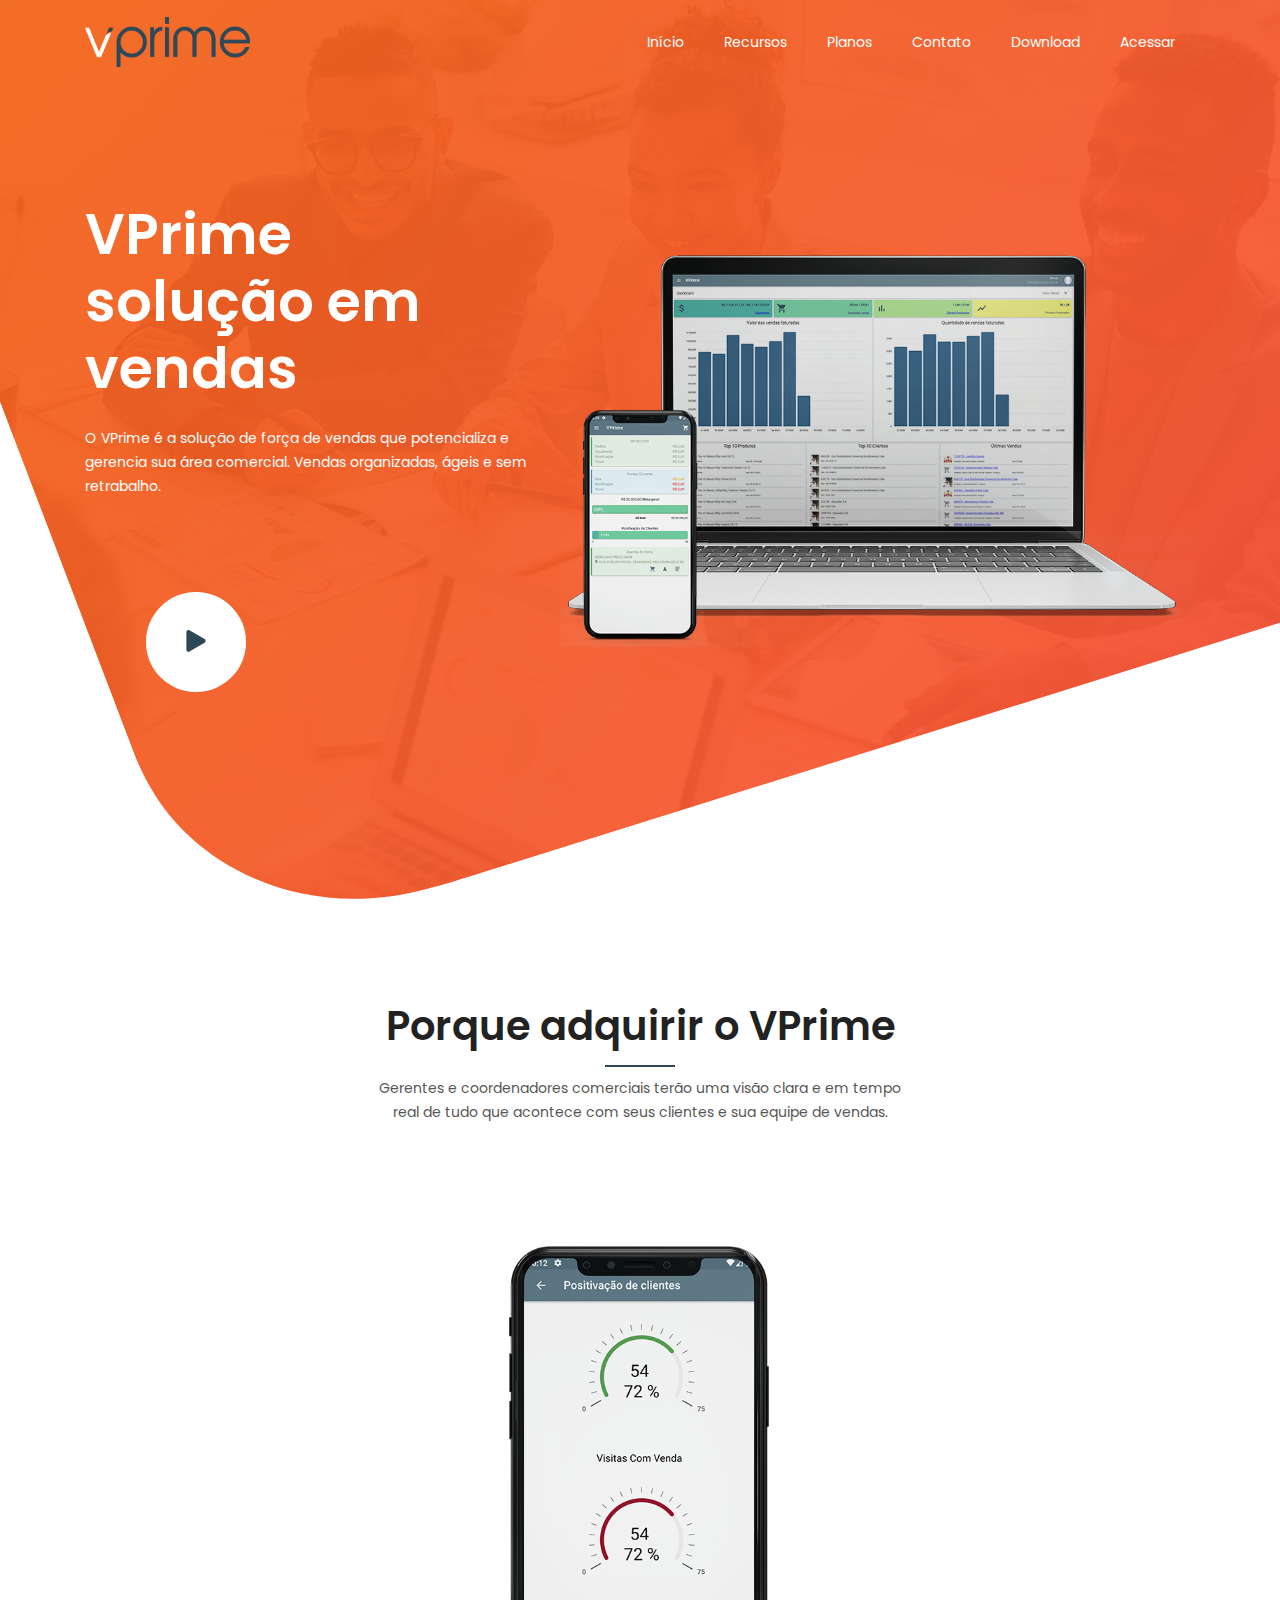
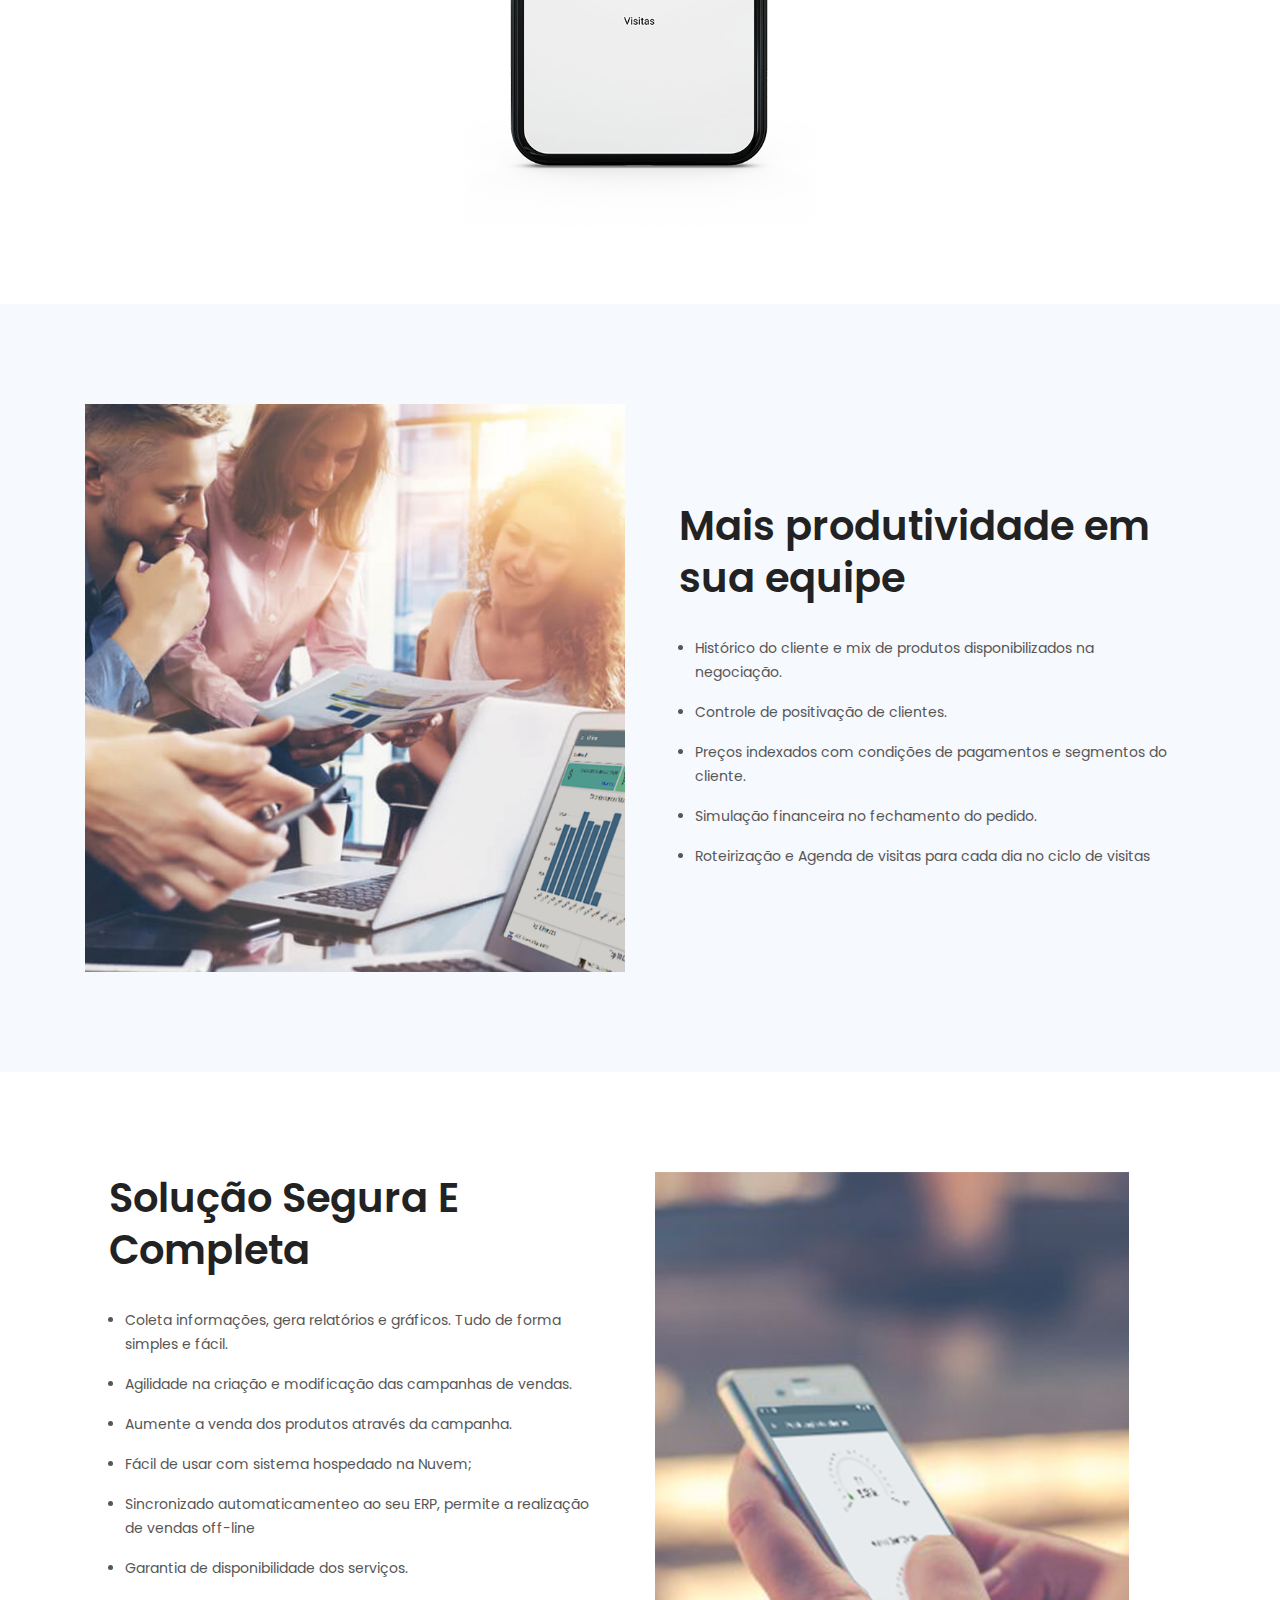
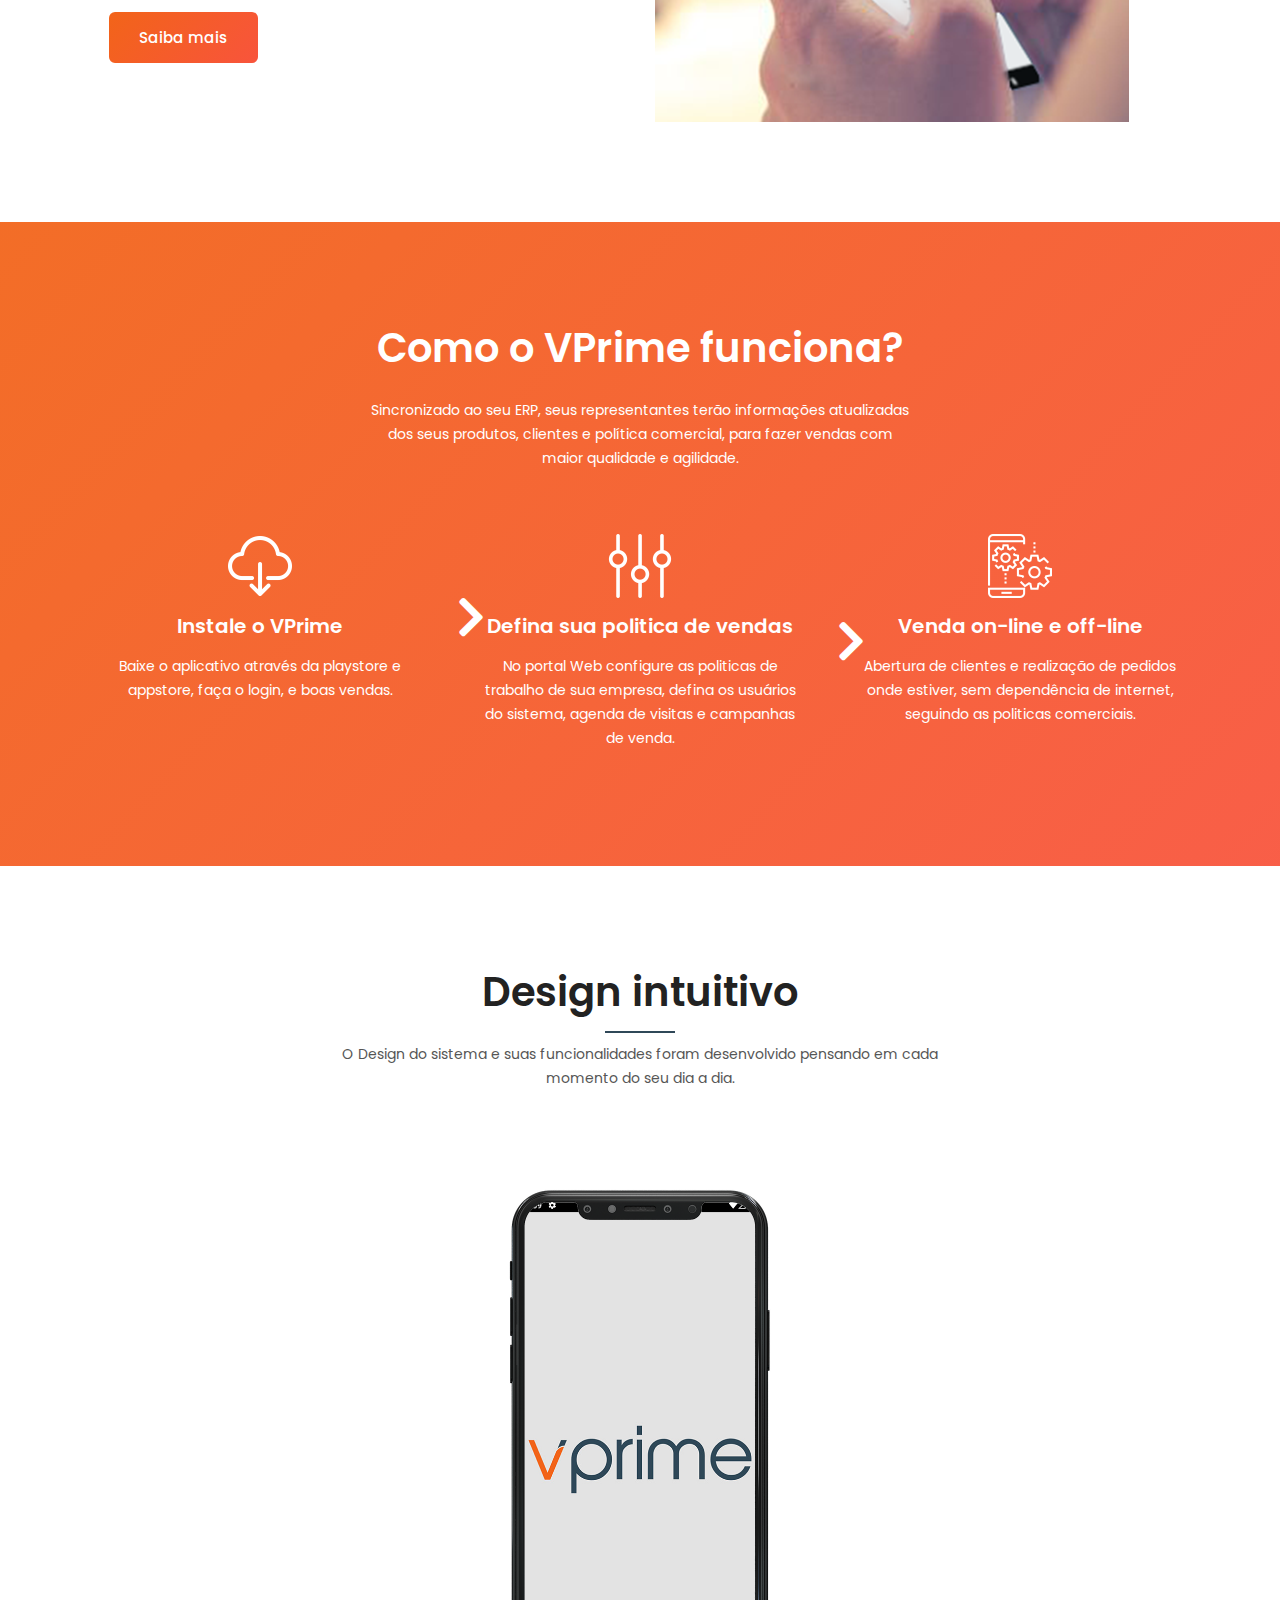
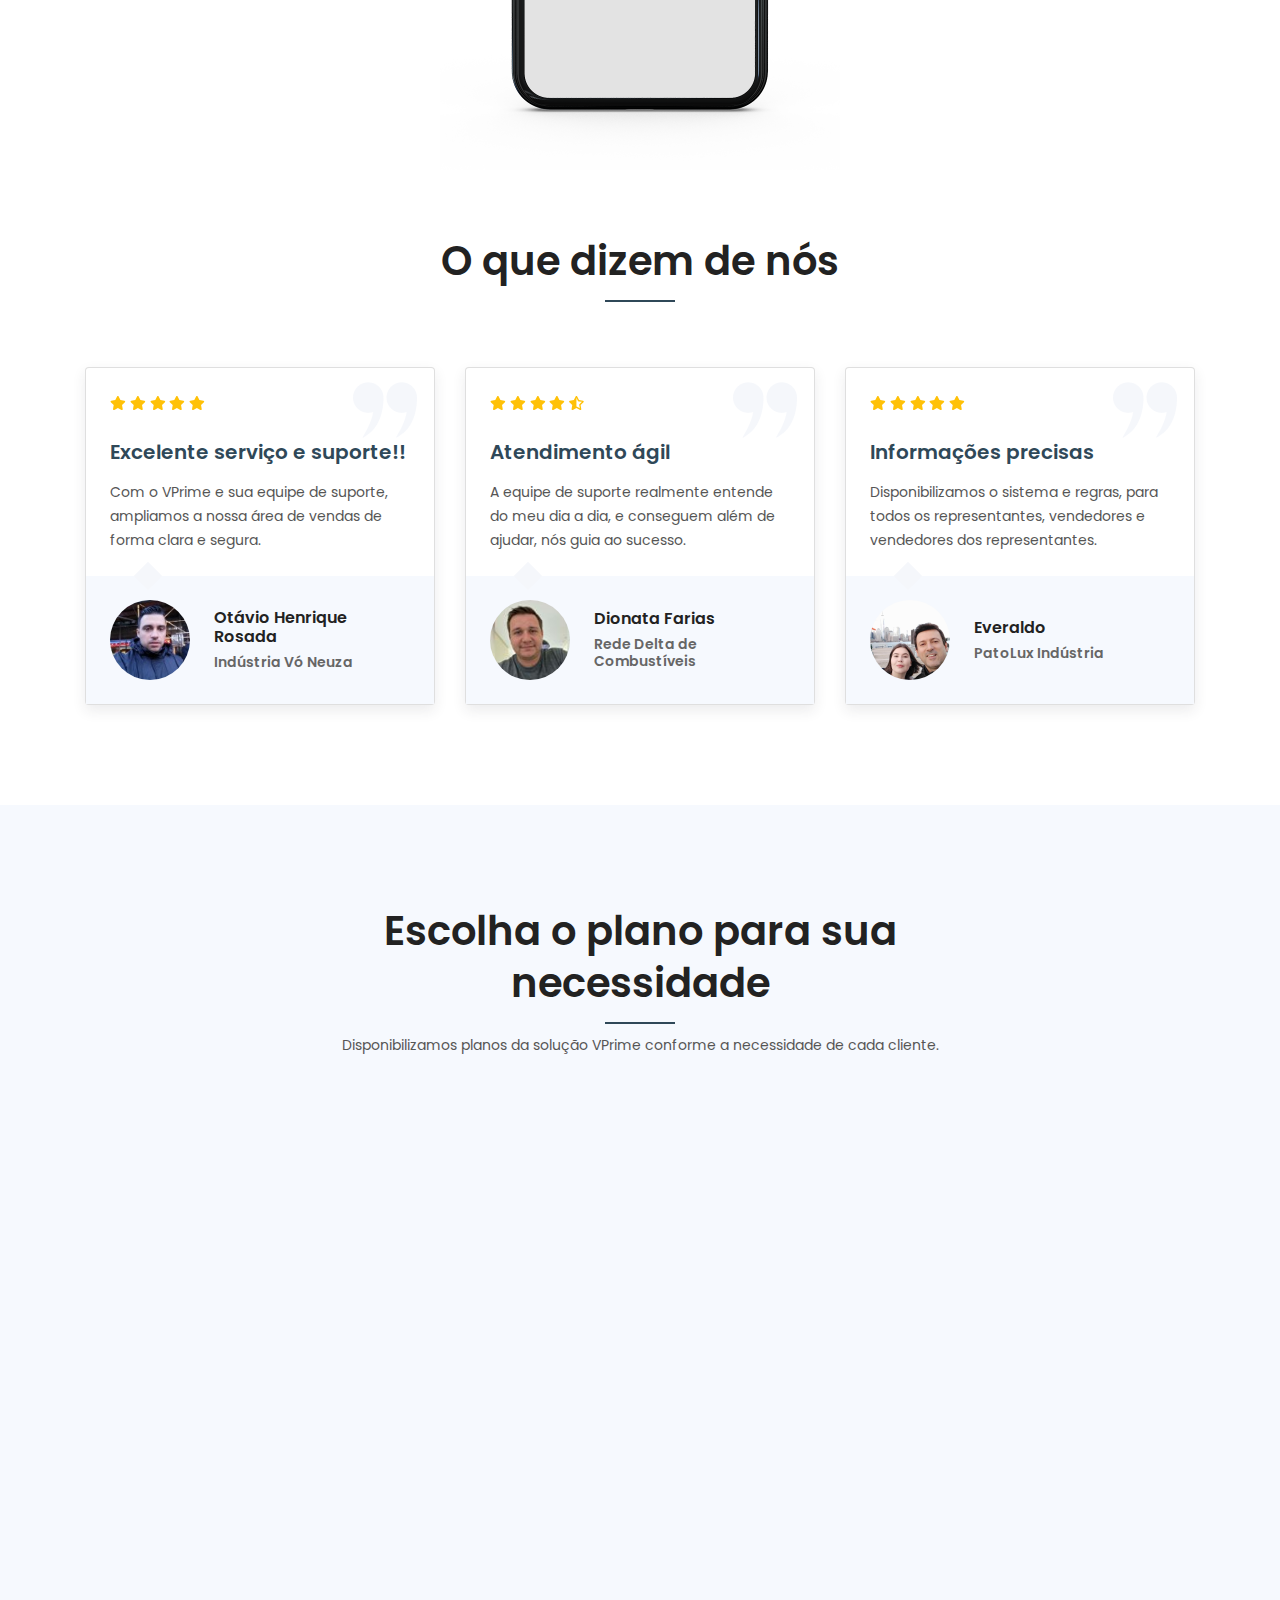
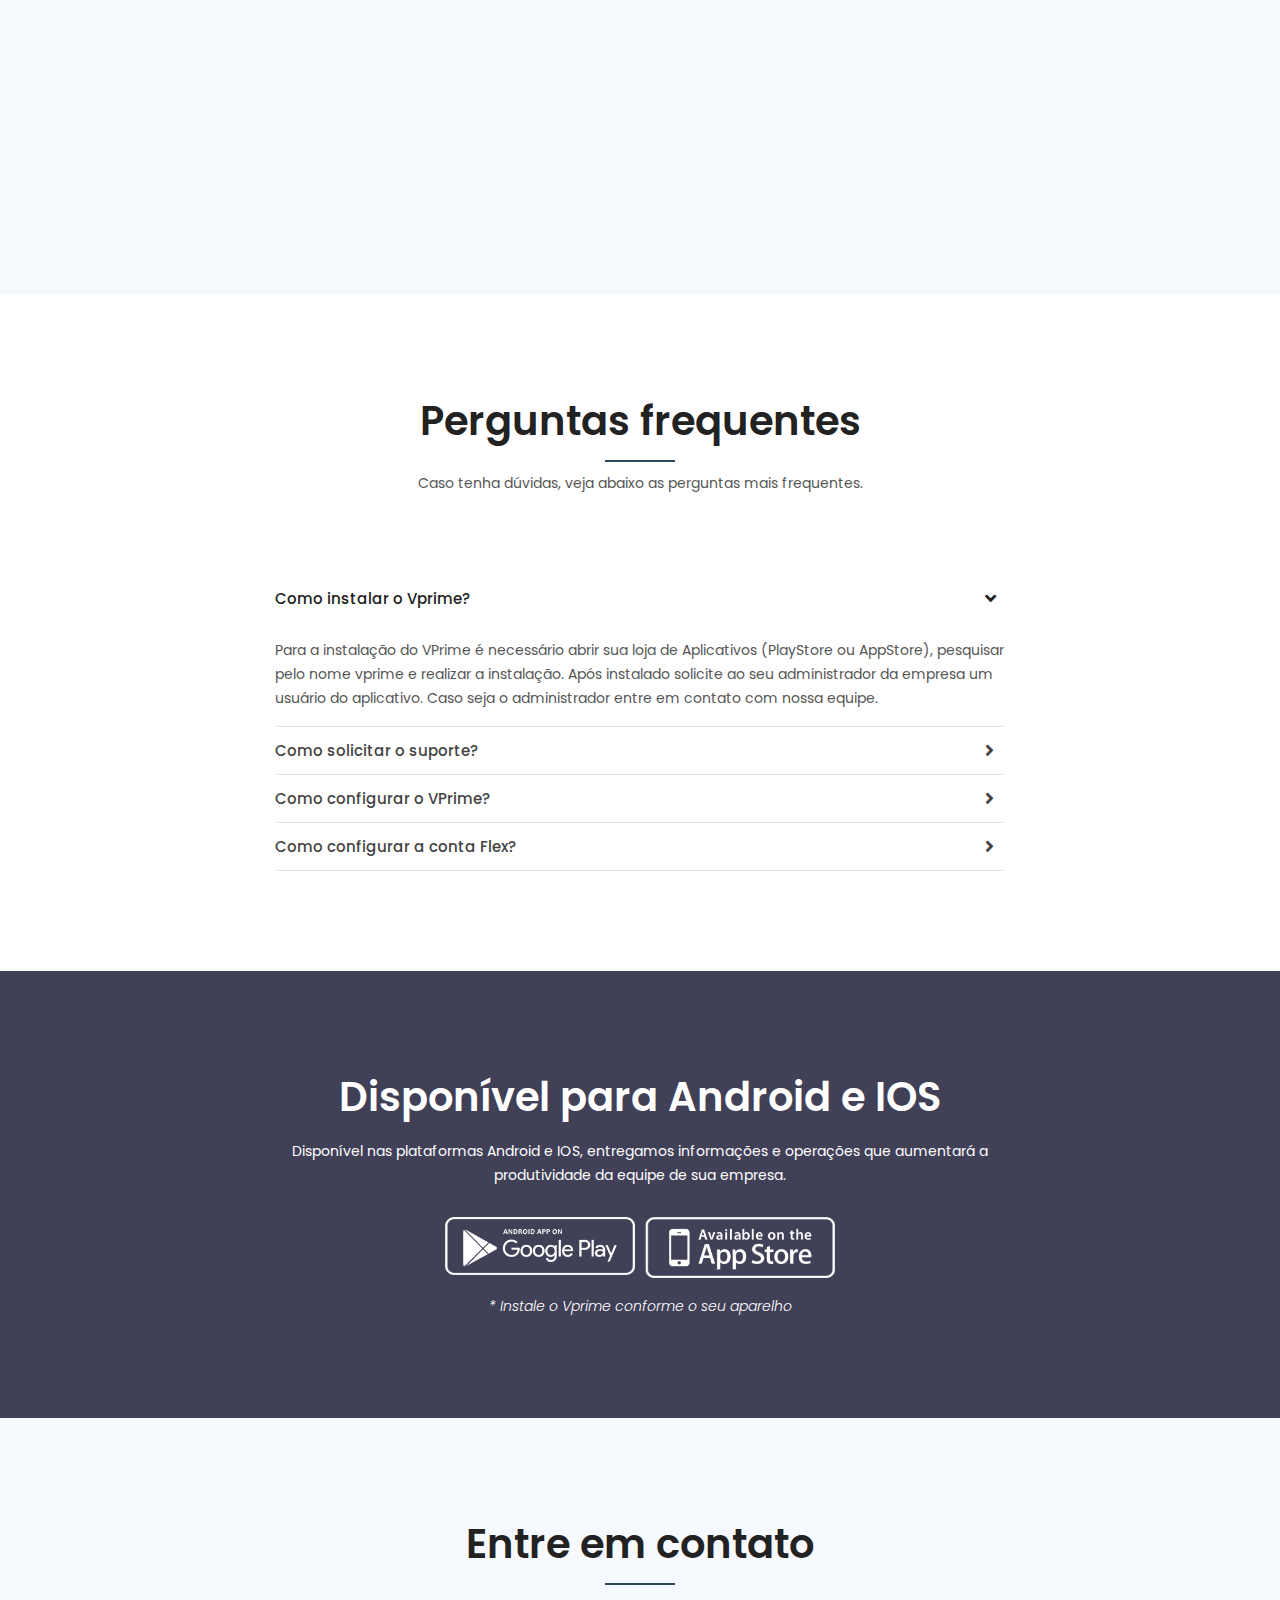
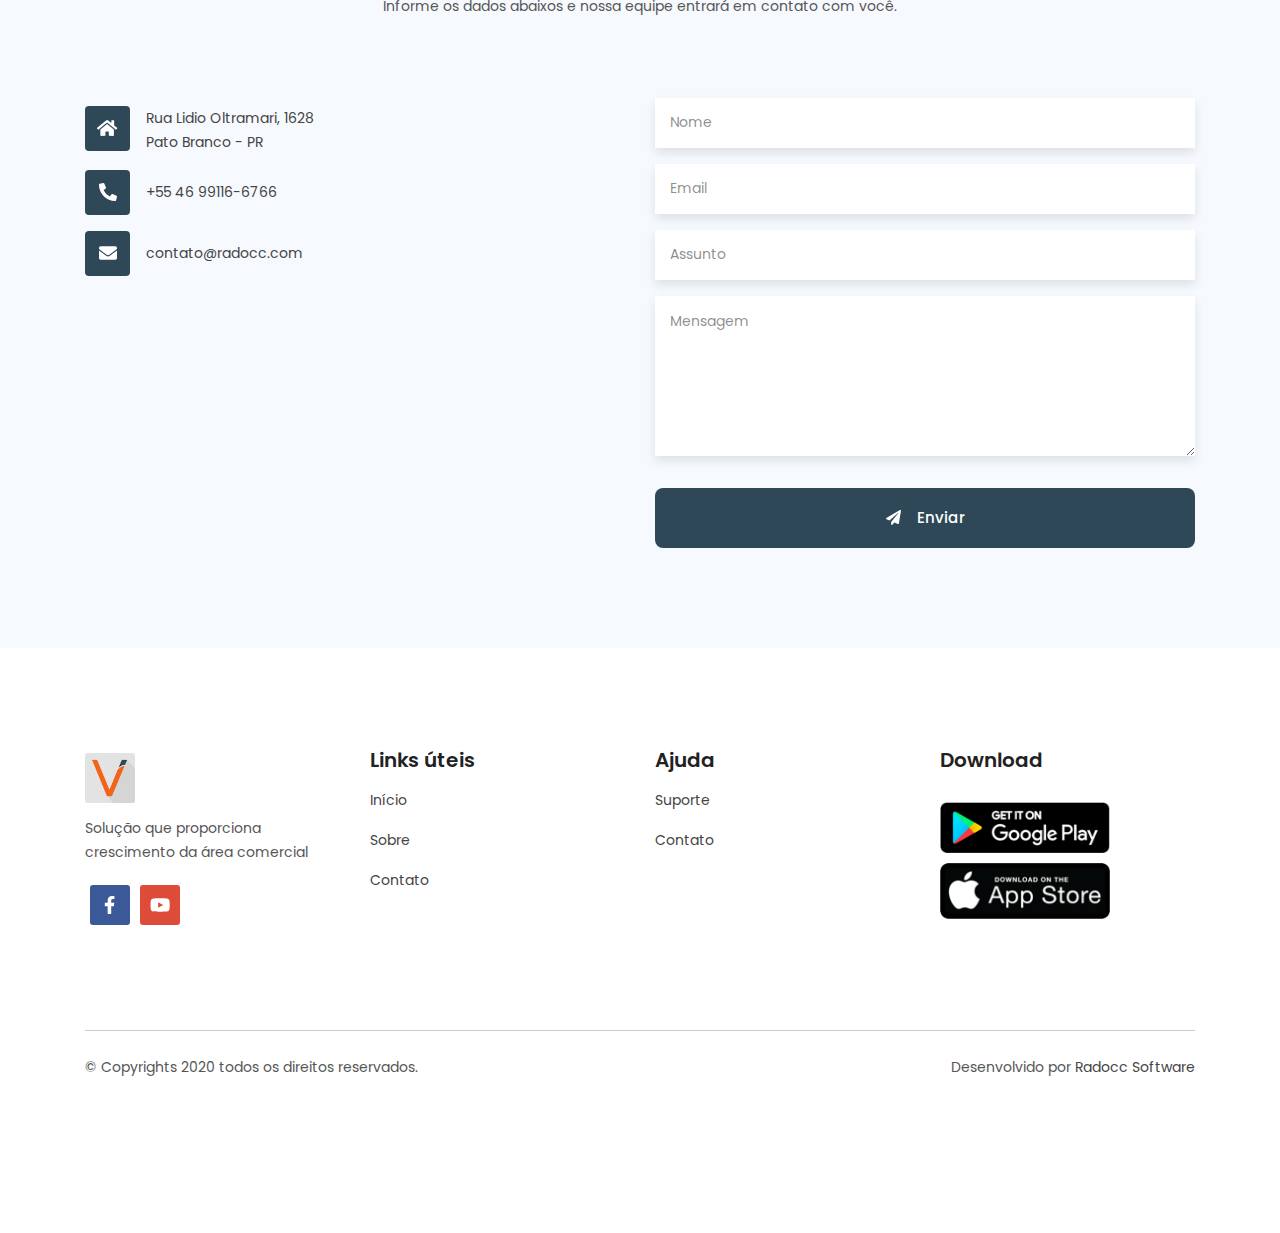
==== commit 2e57af78: "link playstore" ====
--- a/index.html
+++ b/index.html
@@ -1,5 +1,5 @@
 <!doctype html>
-<html class="no-js" lang="en">
+<html class="no-js" lang="pt-br">
 
 <head>
     <meta charset="UTF-8">
@@ -9,22 +9,50 @@
     <!-- The above 4 meta tags *must* come first in the head; any other head content must come *after* these tags -->
 
     <!-- Title  -->
-    <title>Radocc</title>
+    <title>VPrime | Radocc</title>
 
     <!-- Favicon  -->
-    <link rel="icon" href="assets/img/favicon.png">
+    <link rel="icon" href="assets/img/favicon.webp">
 
     <!-- ***** All CSS Files ***** -->
 
     <!-- Style css -->
     <link rel="stylesheet" href="assets/css/style.css">
-    <link rel="stylesheet" href="assets/css/radocc.css">
+
     <!-- Responsive css -->
     <link rel="stylesheet" href="assets/css/responsive.css">
-
+    <script>
+        function direcionar(){
+            if (window.location.pathname != '#download'){
+                var link = document.getElementById('link-download')
+                if (link != null){
+                    link.click();
+                }
+            }
+        }
+        function abrirModal(){
+            var modal = document.getElementById("myModal");
+            var btn = document.getElementById("myBtn");
+            // Get the <span> element that closes the modal
+            var span = document.getElementsByClassName("close")[0];
+            
+            modal.style.display = "block";
+            // When the user clicks on <span> (x), close the modal
+            span.onclick = function() {
+                modal.style.display = "none";
+            }
+
+            // When the user clicks anywhere outside of the modal, close it
+            window.onclick = function(event) {
+                if (event.target == modal) {
+                    modal.style.display = "none";
+                }
+            }
+        }
+    </script>
 </head>
 
-<body class="homepage">
+<body class="homepage-2" onloadstart="direcionar()">
     <!--====== Preloader Area Start ======-->
     <div class="preloader-main">
         <div class="preloader-wapper">
@@ -36,8 +64,8 @@
                     </filter>
                 </defs>
                 <g filter="url(#goo)">
-                    <circle class="dot" cx="50" cy="50" r="25" fill="#8731E8" />
-                    <circle class="dot" cx="50" cy="50" r="25" fill="#8731E8" />
+                    <circle class="dot" cx="50" cy="50" r="25" fill="#F26419" />
+                    <circle class="dot" cx="50" cy="50" r="25" fill="#F26419" />
                 </g>
             </svg>
             <div>
@@ -57,9 +85,9 @@
         <!-- ***** Header Start ***** -->
         <header class="navbar navbar-sticky navbar-expand-lg navbar-dark">
             <div class="container position-relative">
-                <a class="navbar-brand" href="#home">
-                    <img class="navbar-brand-regular" src="assets/img/logo/logos.png" alt="brand-logo">
-                    <img class="navbar-brand-sticky" src="assets/img/logo/logo2.png" alt="sticky brand-logo">
+                <a class="navbar-brand" href="index.html">
+                    <img class="navbar-brand-regular mini-logo" src="assets/img/logo/logo-vprime-white.webp" alt="brand-logo">
+                    <img class="navbar-brand-sticky mini-logo" src="assets/img/logo/logo-vprime.webp" alt="sticky brand-logo">
                 </a>
                 <button class="navbar-toggler d-lg-none" type="button" data-toggle="navbarToggler" aria-label="Toggle navigation">
                     <span class="navbar-toggler-icon"></span>
@@ -72,20 +100,25 @@
                     </button>
                     <nav>
                         <ul class="navbar-nav" id="navbar-nav">
-                            <li class="nav-item">
-                                <a class="nav-link scroll" href="#inicio">Início</a>
+                            <li class="nav-item ">
+                                <a class="nav-link " href="#home">
+                                    Início
+                                </a> 
                             </li>
                             <li class="nav-item">
-                                <a class="nav-link scroll" href="#servicos">Soluções</a>
+                                <a class="nav-link scroll" href="#features">Recursos</a>
+                            </li>                             
+                            <li class="nav-item">
+                                <a class="nav-link scroll" href="#pricing">Planos</a>
                             </li>
                             <li class="nav-item">
-                                <a class="nav-link scroll" href="#produtos">Produtos</a>
+                                <a class="nav-link scroll" href="#contact">Contato</a>
                             </li>
                             <li class="nav-item">
-                                <a class="nav-link scroll" href="#sobre">Sobre</a>
+                                <a class="nav-link scroll" href="#download">Download</a>
                             </li>
                             <li class="nav-item">
-                                <a class="nav-link scroll" href="#contato">Contato</a>
+                                <a class="nav-link " href="https://vprime-painel.radocc.com">Acessar</a>
                             </li>
                         </ul>
                     </nav>
@@ -95,164 +128,228 @@
         <!-- ***** Header End ***** -->
 
         <!-- ***** Welcome Area Start ***** -->
-        <section id="inicio" class="section welcome-area bg-overlay overflow-hidden d-flex align-items-center">
-            <div class="container">
-                <div class="row align-items-center justify-content-center">
+        <section id="home" class="section welcome-area bg-overlay d-flex align-items-center overflow-hidden">
+            <!-- <div class="shapes-container"> -->
+                <!-- <div class="bg-shape"></div> -->
+            <!-- </div> -->
+            <div class="container h-100">
+                <div class="row align-items-center h-100">
                     <!-- Welcome Intro Start -->
-                    <div class="col-12 col-md-7 col-lg-8">
-                        <div class="welcome-intro text-center">
-                            <h1 class="text-white" data-aos="fade-up" data-aos-delay="500" data-aos-duration="1000">Desenvolvimento de sistemas e aplicativos mobile para empresas</h1>
-                            <p class="text-white my-6 sub-title" data-aos="fade-up" data-aos-delay="800" data-aos-duration="1000">
-                                Transformamos ideias em realidade
+                    <div class="col-12 col-md-5">
+                        <div class="welcome-intro">
+                            <h1 class="text-white">VPrime<br>solução em vendas</h1>
+                            <p class="text-white my-4">
+                                O VPrime é a solução de força de vendas que potencializa e gerencia sua área comercial. Vendas organizadas, ágeis e sem retrabalho.    
                             </p>
-                            <div class="welcome-bottom" data-aos="fade-up" data-aos-delay="1000" data-aos-duration="1000">
-                                
-                                <span class="d-inline-block text-white fw-3 font-italic mt-3 fs-20">
-                                    Com sede em Pato Branco-PR, e com profissionais com mais de 10 anos de atuação no mercado, a RADOCC tornou-se rapidamente referência em tecnologia e inovação.    
-                                </span>
-                            </div>
-                        </div>
-                    </div>
-                </div>
-            </div>
-            <!-- Shape Bottom -->
+                            <div class="col-12 col-md-5 col-lg-6">
+                                <!-- Welcome Thumb -->
+                                <div class="welcome-thumb-play text-center mx-auto">
+                                    <!-- Play Button -->
+                                    <a class="play-btn" data-fancybox href="https://www.youtube.com/watch?v=Ec-2aXd0Rj0calc">
+                                        <div class="btn-circle play-animation"></div>
+                                        <div class="btn-circle play-animation animation-short"></div>
+                                        <!-- Play Icon -->
+                                        <div class="play-icon">
+                                            <i class="fas fa-play"></i>
+                                        </div>
+                                    </a>
+                                </div>
+                            </div>
+                        </div>
+                    </div>
+                    <div class="col-12 col-md-7">
+                        <!-- Welcome Thumb -->
+                        <div class="welcome-thumb" data-aos="fade-right" data-aos-delay="500" data-aos-duration="1000">
+                            <img src="assets/img/screenshots/1463.png" alt="">
+                        </div>
+                    </div>
+                </div>
+            </div>
             <div class="shape-bottom">
-                <svg fill="#fff" xmlns="http://www.w3.org/2000/svg" viewBox="0 0 1000 100" preserveAspectRatio="none">
-                    <path class="fill" d="M0,6V0h1000v100L0,6z"></path>
+                <svg fill="#fff" id="Layer_1" x="0px" y="0px" viewBox="0 0 1921 819.8" style="enable-background:new 0 0 1921 819.8;" xml:space="preserve">
+                    <path class="st0" d="M1921,413.1v406.7H0V0.5h0.4l228.1,598.3c30,74.4,80.8,130.6,152.5,168.6c107.6,57,212.1,40.7,245.7,34.4  c22.4-4.2,54.9-13.1,97.5-26.6L1921,400.5V413.1z"></path>
+                    <path class="st1" d="M1921,387.9v431.9H0V0h13l226.6,594.4c14.4,35.7,34,67.4,58.3,94.3c24.4,26.9,54.2,49.8,88.6,68.1  c50.2,26.6,105.8,40.1,165.2,40.1c36.1,0,63.6-5.2,72.6-6.9c21.6-4,53.9-12.9,96.1-26.2L1921,387.9z"></path>
                 </svg>
             </div>
         </section>
         <!-- ***** Welcome Area End ***** -->
-        <section id="servicos" class="section features-area style-two overflow-hidden ptb_100">
+
+        <section id="features" class="section features-area overflow-hidden ptb_100">
             <div class="container">
-                <div class="row">
+                <div class="row justify-content-center">
                     <div class="col-12 col-md-10 col-lg-6">
                         <!-- Section Heading -->
-                        <div class="section-heading">
-                            <h2>Sob demanda e Sob Medida</h2>
-                            <p class="d-none d-sm-block mt-4">Conheça um pouco sobre o nosso trabalho e o que podemos oferecer para sua empresa.</p>
-                        </div>
-                    </div>
-                </div>
-                <div class="row">
-                    <div class="col-12 col-md-6 col-lg-4 my-3 res-margin">
-                        <!-- Image Box -->
-                        <div class="image-box text-center icon-1 p-5 wow fadeInLeft" data-aos-duration="2s" data-wow-delay="0.4s">
-                            <!-- Featured Image -->
-                            <div class="featured-img mb-3">
-                                <img class="avatar-sm" src="assets/img/icon/featured-img/layers.png" alt="">
-                            </div>
-                            <!-- Icon Text -->
-                            <div class="icon-text">
-                                <h3 class="mb-2">Desenvolvimento mobile</h3>
-                                <p>Desenvolvimento de aplicativos mobile com as tecnologias mais inovadoras, desenvolvimento Android e iOS.</p>
-                            </div>
-                        </div>
-                    </div>
-                    <div class="col-12 col-md-6 col-lg-4 my-3 res-margin">
-                        <!-- Image Box -->
-                        <div class="image-box text-center icon-1 p-5 wow fadeInUp" data-aos-duration="2s" data-wow-delay="0.2s">
-                            <!-- Featured Image -->
-                            <div class="featured-img mb-3">
-                                <img class="avatar-sm" src="assets/img/icon/featured-img/speak.png" alt="">
-                            </div>
-                            <!-- Icon Text -->
-                            <div class="icon-text">
-                                <h3 class="mb-2">Back-End & APIs</h3>
-                                <p>
-                                    Tudo que o seu aplicativo precisar pra funcionar integrado e na nuvem. Infraestrutura completa de banco de dados, servidores e APIs.
-                                </p>
-                            </div>
-                        </div>
-                    </div>
-                    <div class="col-12 col-md-6 col-lg-4 my-3 res-margin">
-                        <!-- Image Box -->
-                        <div class="image-box text-center icon-1 p-5 wow fadeInRight" data-aos-duration="2s" data-wow-delay="0.4s">
-                            <!-- Featured Image -->
-                            <div class="featured-img mb-3">
-                                <img class="avatar-sm" src="assets/img/icon/featured-img/lock.png" alt="">
-                            </div>
-                            <!-- Icon Text -->
-                            <div class="icon-text">
-                                <h3 class="mb-2">Design Funcional</h3>
-                                <p>
-                                    Equipe especializada no desenvolvimento de layouts para sistemas web, websites e apps Android e iOS, com foco na usabilidade e design inovador.    
-                                </p>
-                            </div>
-                        </div>
-                    </div>
-                    <div class="col-12 col-md-6 col-lg-4 my-3 res-margin">
-                        <!-- Image Box -->
-                        <div class="image-box text-center icon-1 p-5 wow fadeInLeft" data-aos-duration="2s" data-wow-delay="0.8s">
-                            <!-- Featured Image -->
-                            <div class="featured-img mb-3">
-                                <img class="avatar-sm" src="assets/img/icon/featured-img/support.png" alt="">
-                            </div>
-                            <!-- Icon Text -->
-                            <div class="icon-text">
-                                <h3 class="mb-2">Prototipação de soluções</h3>
-                                <p>
-                                    Análise e desenvolvimento de prótotipo para validação de produto    
-                                </p>
-                            </div>
-                        </div>
-                    </div>
-                    <div class="col-12 col-md-6 col-lg-4 my-3 res-margin">
-                        <!-- Image Box -->
-                        <div class="image-box text-center icon-1 p-5 wow fadeInUp" data-aos-duration="2s" data-wow-delay="0.4s">
-                            <!-- Featured Image -->
-                            <div class="featured-img mb-3">
-                                <img class="avatar-sm" src="assets/img/icon/featured-img/seo-and-web.png" alt="">
-                            </div>
-                            <!-- Icon Text -->
-                            <div class="icon-text">
-                                <h3 class="mb-2">Sistemas multiplataforma</h3>
-                                <p>
-                                    Desenvolvemos as soluções para as plataformas Android e IOS com tecnológias novas do mercado .    
-                                </p>
-                            </div>
-                        </div>
-                    </div>
-                    <div class="col-12 col-md-6 col-lg-4 my-3">
-                        <!-- Image Box -->
-                        <div class="image-box text-center icon-1 p-5 wow fadeInRight" data-aos-duration="2s" data-wow-delay="0.8s">
-                            <!-- Featured Image -->
-                            <div class="featured-img mb-3">
-                                <img class="avatar-sm" src="assets/img/icon/featured-img/code.png" alt="">
-                            </div>
-                            <!-- Icon Text -->
-                            <div class="icon-text">
-                                <h3 class="mb-2">Consultoria</h3>
-                                <p>
-                                    Antes de iniciar o projeto, realizamos uma consultoria para entender a necessidade e propor a melhor solução    
-                                </p>
-                            </div>
-                        </div>
-                    </div>
-                </div>
-            </div>
-        </section> 
+                        <div class="section-heading text-center">
+                            <h2>Porque adquirir o VPrime</h2>
+                            <p class="d-none d-sm-block mt-4">
+                                Gerentes e coordenadores comerciais terão uma visão clara e em tempo real de tudo que acontece com seus clientes e sua equipe de vendas.
+                            </p>
+                            <p class="d-block d-sm-none mt-4">Sistema completo em gestão</p>
+                        </div>
+                    </div>
+                </div>
+                <div class="row align-items-center">
+                    <div class="col-12 col-md-6 col-lg-4">
+                        <!-- Features Item -->
+                        <ul class="features-item">
+                            <li>
+                                <!-- Image Box -->
+                                <div class="image-box media px-1 py-3 py-md-4 wow fadeInLeft" data-aos-duration="2s" data-wow-delay="0.3s">
+                                    <!-- Featured Image -->
+                                    <div class="featured-img mr-3">
+                                        <img class="avatar-sm" src="assets/img/icon/featured-img/location.png" alt="">
+                                    </div>
+                                    <!-- Icon Text -->
+                                    <div class="icon-text media-body align-self-center align-self-md-start">
+                                        <h3 class="mb-2">Mapeamento de Vendas</h3>
+                                        <p>
+                                            Faz o mapeamento de cada operação de venda realizada e disponibiliza ao vendedor e supervisores uma visão em mapa seguindo a hierarquia de supervisores
+                                        </p>
+                                    </div>
+                                </div>
+                            </li>
+                            <li>
+                                <!-- Image Box -->
+                                <div class="image-box media px-1 py-3 py-md-4 wow fadeInLeft" data-aos-duration="2s" data-wow-delay="0.6s">
+                                    <!-- Featured Image -->
+                                    <div class="featured-img mr-3">
+                                        <img class="avatar-sm" src="assets/img/icon/featured-img/calendar.png" alt="">
+                                    </div>
+                                    <!-- Icon Text -->
+                                    <div class="icon-text media-body align-self-center align-self-md-start">
+                                        <h3 class="mb-2">Agenda de Visitas</h3>
+                                        <p>
+                                            Permite mapear e definir rotas de visitas por dia para cada vendedor, de forma a reduzir custos e maximizar a produtividade da equipe.
+                                        </p>
+                                    </div>
+                                </div>
+                            </li>
+                            <li>
+                                <!-- Image Box -->
+                                <div class="image-box media px-1 py-3 py-md-4 wow fadeInLeft" data-aos-duration="2s" data-wow-delay="0.9s">
+                                    <!-- Featured Image -->
+                                    <div class="featured-img mr-3">
+                                        <img class="avatar-sm" src="assets/img/icon/featured-img/lock.png" alt="">
+                                    </div>
+                                    <!-- Icon Text -->
+                                    <div class="icon-text media-body align-self-center align-self-md-start">
+                                        <h3 class="mb-2">Segurança </h3>
+                                        <p>Disponível em cloud, o sistema fica disponível 24 horas por dia, 7 dias por semana.</p>
+                                    </div>
+                                </div>
+                            </li>
+                        </ul>
+                    </div>
+                    <div class="col-12 col-lg-4 d-none d-lg-block">
+                        <!-- Featutes Thumb -->
+                        <div class="features-thumb text-center">
+                            <img src="assets/img/screenshots/positivacao.png" alt="">
+                        </div>
+                    </div>
+                    <div class="col-12 col-md-6 col-lg-4">
+                        <!-- Features Item -->
+                        <ul class="features-item">
+                            <li>
+                                <!-- Image Box -->
+                                <div class="image-box media px-1 py-3 py-md-4 wow fadeInRight" data-aos-duration="2s" data-wow-delay="0.3s">
+                                    <!-- Featured Image -->
+                                    <div class="featured-img mr-3">
+                                        <img class="avatar-sm" src="assets/img/icon/featured-img/support.png" alt="">
+                                    </div>
+                                    <!-- Icon Text -->
+                                    <div class="icon-text media-body align-self-center align-self-md-start">
+                                        <h3 class="mb-2">Customizado</h3>
+                                        <p>Configure o sistema de acordo com as politicas comerciais de sua empresa.</p>
+                                    </div>
+                                </div>
+                            </li>
+                            <li>
+                                <!-- Image Box -->
+                                <div class="image-box media px-1 py-3 py-md-4 wow fadeInRight" data-aos-duration="2s" data-wow-delay="0.6s">
+                                    <!-- Featured Image -->
+                                    <div class="featured-img mr-3">
+                                        <img class="avatar-sm" src="assets/img/icon/featured-img/rocket.png" alt="">
+                                    </div>
+                                    <!-- Icon Text -->
+                                    <div class="icon-text media-body align-self-center align-self-md-start">
+                                        <h3 class="mb-2">Campanhas de Vendas</h3>
+                                        <p>
+                                            Defina em cada campanha de venda as regras e benefícios para que o vendedor não perca nenhuma oportunidade.
+                                        </p>
+                                    </div>
+                                </div>
+                            </li>
+                            <li>
+                                <!-- Image Box -->
+                                <div class="image-box media px-1 py-3 py-md-4 wow fadeInRight" data-aos-duration="2s" data-wow-delay="0.9s">
+                                    <!-- Featured Image -->
+                                    <div class="featured-img mr-3">
+                                        <img class="avatar-sm" src="assets/img/icon/featured-img/target.png" alt="">
+                                    </div>
+                                    <!-- Icon Text -->
+                                    <div class="icon-text media-body align-self-center align-self-md-start">
+                                        <h3 class="mb-2">Metas</h3>
+                                        <p>
+                                            Estabeleça as metas e deixe o sistema realizar o controle e apontamento dos integrantes da equipe seguindo a hierarquia de supervisores. 
+                                        </p>
+                                    </div>
+                                </div>
+                            </li>
+                        </ul>
+                    </div>
+                </div>
+            </div>
+        </section>
+        <!-- ***** Features Area End ***** -->
+
         <!-- ***** Discover Area Start ***** -->
         <section class="section discover-area bg-gray overflow-hidden ptb_100">
             <div class="container">
-                <div class="row align-items-center justify-content-between">
+                <div class="row justify-content-between align-items-center">
                     <div class="col-12 col-lg-6 order-2 order-lg-1">
                         <!-- Discover Thumb -->
                         <div class="service-thumb discover-thumb mx-auto">
-                            <img src="assets/img/radocc/produtos.jpg" alt="">
+                            <img src="assets/img/discover/001_EQUIPE.png" alt="">
                         </div>
                     </div>
                     <div class="col-12 col-lg-6 order-1 order-lg-2">
                         <!-- Discover Text -->
                         <div class="discover-text pt-4 pt-lg-0 px-0 px-lg-4">
-                            <h2 class="pb-4">Soluções personalizadas</h2>
-                            <!-- Check List -->
-                            <p class="pb-2">
-                                O desenvolvimento de softwares de qualidade vai muito além do domínio das tecnologias, ele está diretamente ligado a criatividade, visão de negócios e trabalho em equipe.                                 
-                            </p> 
-                            <p>
-                                A RADOCC tem um time experiente e focado na melhor solução para o seu negócio. 
-                            </p> 
+                            <h2 class="pb-4">Mais produtividade em sua equipe</h2>
+                            <!-- Service List -->
+                            <ul class="service-list style-two">
+                                <!-- Single Service -->
+                                <li class="single-service py-2">
+                                    <div class="service-text">
+                                        <p>Histórico do cliente e mix de produtos disponibilizados na negociação.</p>
+                                    </div>
+                                </li>
+                                <li class="single-service py-2">
+                                    <div class="service-text">
+                                        <p>Controle de positivação de clientes.</p>
+                                    </div>
+                                </li>
+                                <!-- Single Service -->
+                                <li class="single-service py-2">
+                                    <div class="service-text">
+                                        <p>Preços indexados com condições de pagamentos e segmentos do cliente.</p>
+                                    </div>
+                                </li>
+                                <!-- Single Service -->
+                                <li class="single-service py-2">
+                                    <div class="service-text">
+                                        <p>Simulação financeira no fechamento do pedido.</p>
+                                    </div>
+                                </li>
+                                <!-- Single Service -->
+                                <li class="single-service py-2">
+                                    <div class="service-text">
+                                        <p>
+                                            Roteirização e Agenda de visitas para cada dia no ciclo de visitas
+                                        </p>
+                                    </div>
+                                </li>
+                            </ul>
                         </div>
                     </div>
                 </div>
@@ -260,7 +357,74 @@
         </section>
         <!-- ***** Discover Area End ***** -->
 
-        
+         <!-- ***** Service Area Start ***** -->
+         <section class="section service-area bg-inherit overflow-hidden ptb_100">
+            <div class="container">
+                <div class="row justify-content-between">
+                    <div class="col-12 col-lg-6 order-2 order-lg-1">
+                        <!-- Service Text -->
+                        <div class="service-text pt-4 pt-lg-0 px-0 px-lg-4">
+                            <h2 class="text-capitalize mb-4">Solução segura e completa</h2>
+                            <!-- Service List -->
+                            <ul class="service-list style-two">
+                                <!-- Single Service -->
+                                <li class="single-service py-2">
+                                    <div class="service-text">
+                                        <p>Coleta informações, gera relatórios e gráficos. Tudo de forma simples e fácil.
+                                    </div>
+                                </li>
+                                <!-- Single Service -->
+                                <li class="single-service py-2">
+                                    <div class="service-text">
+                                        <p>
+                                            Agilidade na criação e modificação das campanhas de vendas.
+                                        </p>
+                                    </div>
+                                </li>
+                                <!-- Single Service -->
+                                <li class="single-service py-2">
+                                    <div class="service-text">
+                                        <p>
+                                            Aumente a venda dos produtos através da campanha.    
+                                        </p>
+                                    </div>
+                                </li>
+                                <!-- Single Service -->
+                                <li class="single-service py-2">
+                                    <div class="service-text">
+                                        <p>
+                                            Fácil de usar com sistema hospedado na Nuvem;
+                                        </p>
+                                    </div>
+                                </li>
+                                <li class="single-service py-2">
+                                    <div class="service-text">
+                                        <p>
+                                            Sincronizado automaticamenteo ao seu ERP, permite a realização de vendas off-line
+                                        </p>
+                                    </div>
+                                </li>
+                                <li class="single-service py-2">
+                                    <div class="service-text">
+                                        <p>
+                                            Garantia de disponibilidade dos serviços.
+                                        </p>
+                                    </div>
+                                </li>
+                            </ul>
+                            <a href="https://api.whatsapp.com/send?phone=5546991166766&text=&source=&data=" target="_blank" class="btn btn-bordered mt-4">Saiba mais</a>
+                        </div>
+                    </div>
+                    <div class="col-12 col-lg-6 order-1 order-lg-2 d-none d-md-block">
+                        <!-- Service Thumb -->
+                        <div class="service-thumb mx-auto">
+                            <img src="assets/img/screenshots/solucao.png" alt="">
+                        </div>
+                    </div>
+                </div>
+            </div>
+        </section>
+        <!-- ***** Service Area End ***** -->
 
         <!-- ***** Work Area Start ***** -->
         <section class="section work-area bg-overlay overflow-hidden ptb_100">
@@ -269,9 +433,9 @@
                     <div class="col-12 col-lg-6">
                         <!-- Work Content -->
                         <div class="work-content text-center">
-                            <h2 class="text-white">Nossos diferenciais</h2>
+                            <h2 class="text-white">Como o VPrime funciona?</h2>
                             <p class="text-white my-3 mt-sm-4 mb-sm-5">
-                                
+                                Sincronizado ao seu ERP, seus representantes terão informações atualizadas dos seus produtos, clientes e política comercial, para fazer vendas com maior qualidade e agilidade. 
                             </p>
                         </div>
                     </div>
@@ -282,12 +446,10 @@
                         <div class="single-work text-center p-3">
                             <!-- Work Icon -->
                             <div class="work-icon">
-                                <img class="avatar-md" src="assets/img/icon/work/app.png" alt="">
-                            </div>
-                            <h3 class="text-white py-3">Agilidade no Desenvolvimento</h3>
-                            <p class="text-white">
-                                Sabemos o quanto é importante acertar o timing de um projeto de software, por isso trabalhamos com metodologias ágeis e times multidisciplinares.    
-                            </p>
+                                <img class="avatar-md" src="assets/img/icon/work/download.png" alt="">
+                            </div>
+                            <h3 class="text-white py-3">Instale o VPrime</h3>
+                            <p class="text-white">Baixe o aplicativo através da playstore e appstore, faça o login, e boas vendas.</p>
                         </div>
                     </div>
                     <div class="col-12 col-md-4">
@@ -297,10 +459,8 @@
                             <div class="work-icon">
                                 <img class="avatar-md" src="assets/img/icon/work/settings.png" alt="">
                             </div>
-                            <h3 class="text-white py-3">Experiência e Conhecimento</h3>
-                            <p class="text-white">
-                                Ao longo de nossa história trabalhamos com diversos segmentos e temos a experiência necessária para atender os mais variados projetos. 
-                            </p>
+                            <h3 class="text-white py-3">Defina sua politica de vendas</h3>
+                            <p class="text-white">No portal Web configure as politicas de trabalho de sua empresa, defina os usuários do sistema, agenda de visitas e campanhas de venda.</p>
                         </div>
                     </div>
                     <div class="col-12 col-md-4">
@@ -310,18 +470,68 @@
                             <div class="work-icon">
                                 <img class="avatar-md" src="assets/img/icon/work/app.png" alt="">
                             </div>
-                            <h3 class="text-white py-3">
-                                Flexibilidade de Verdade
-                            </h3>
-                            <p class="text-white">
-                                Capacidade de prover recursos para a produção do seu software, em qualquer etapa do ciclo de vida de desenvolvimento e em diversos modelos de contratação.  
-                            </p>
+                            <h3 class="text-white py-3">Venda on-line e off-line</h3>
+                            <p class="text-white">Abertura de clientes e realização de pedidos onde estiver, sem dependência de internet, seguindo as politicas comerciais.</p>
                         </div>
                     </div>
                 </div>
             </div>
         </section>
         <!-- ***** Work Area End ***** -->
+
+        <!-- ***** Screenshots Area Start ***** -->
+        <section id="screenshots" class="section screenshots-area ptb_100">
+            <div class="container">
+                <div class="row justify-content-center">
+                    <div class="col-12 col-md-10 col-lg-7">
+                        <!-- Section Heading -->
+                        <div class="section-heading text-center">
+                            <h2 class="">Design intuitivo</h2>
+                            <p class="d-none d-sm-block mt-4">O Design do sistema e suas funcionalidades foram desenvolvido pensando em cada momento do seu dia a dia.</p>
+                            <p class="d-block d-sm-none mt-4">O Design do sistema e suas funcionalidades foram desenvolvido pensando em cada momento do seu dia a dia.</p>
+                        </div>
+                    </div>
+                </div>
+                <div class="row">
+                    <div class="col-12 screenshots">
+                        <!-- App Screenshot Slider Area -->
+                        <div class="frame-mobile">
+                            <img src="assets/img/screenshots/modelo_celular.png" alt="">
+                        </div>
+                        <div class="mobile-sliders">
+                            <div class="app-screenshots">
+                                <div class="single-screenshot">
+                                    <img src="assets/img/screenshots/vprime_screens/inicio.jpg" alt="">
+                                </div>
+                                <!-- Single Screenshot Item -->
+                                <div class="single-screenshot">
+                                    <img src="assets/img/screenshots/vprime_screens/home.jpg" alt="">
+                                </div>
+                                <div class="single-screenshot">
+                                    <img src="assets/img/screenshots/vprime_screens/agenda.jpg" alt="">
+                                </div>
+                                <div class="single-screenshot">
+                                    <img src="assets/img/screenshots/vprime_screens/metas.jpg" alt="">
+                                </div>
+                                <div class="single-screenshot">
+                                    <img src="assets/img/screenshots/vprime_screens/mapavendas.jpg" alt="">
+                                </div>
+                                <div class="single-screenshot">
+                                    <img src="assets/img/screenshots/vprime_screens/itens_expandidos.jpg" alt="">
+                                </div>
+                                <div class="single-screenshot">
+                                    <img src="assets/img/screenshots/vprime_screens/impressao.jpg" alt="">
+                                </div>
+                                <div class="single-screenshot">
+                                    <img src="assets/img/screenshots/vprime_screens/campanhas_aplicar.jpg" alt="">
+                                </div>
+                            </div>
+                        </div>
+                    </div>
+                </div>
+            </div>
+        </section>
+        <!-- ***** Screenshots Area End ***** -->
 
         <!-- ***** Review Area Start ***** -->
         <section id="review" class="review-area ptb_100">
@@ -330,9 +540,11 @@
                     <div class="col-12 col-md-10 col-lg-8">
                         <!-- Section Heading -->
                         <div class="section-heading text-center">
-                            <h2 class="text-capitalize">O que falam de nós</h2>
+                            <h2 class="">O que dizem de nós</h2>
                             <p class="d-none d-sm-block mt-4">
-                                Valorizamos cada opinião, independente da polaridade.
+                            </p>
+                            <p class="d-block d-sm-none mt-4">
+                                
                             </p>
                         </div>
                     </div>
@@ -350,12 +562,10 @@
                                     <i class="fas fa-star text-warning"></i>
                                     <i class="fas fa-star text-warning"></i>
                                 </div>
-                                <h4 class="text-primary mt-4 mb-3">Excelente serviço e suporte</h4>
+                                <h4 class="text-primary mt-4 mb-3">Excelente serviço e suporte!!</h4>
                                 <!-- Review Text -->
                                 <div class="review-text">
-                                    <p>
-                                        A comunicação com nossos clientes ficou mais ágil
-                                    </p>
+                                    <p>Com o VPrime e sua equipe de suporte, ampliamos a nossa área de vendas de forma clara e segura.</p>
                                 </div>
                                 <!-- Quotation Icon -->
                                 <div class="quot-icon">
@@ -366,12 +576,12 @@
                             <div class="reviewer media bg-gray p-4">
                                 <!-- Reviewer Thumb -->
                                 <div class="reviewer-thumb">
-                                    <img class="avatar-lg radius-100" src="assets/img/avatar/avatar-1.png" alt="">
+                                    <img class="avatar-lg radius-100" src="assets/img/avatar/otavio.jpg" alt="">
                                 </div>
                                 <!-- Reviewer Media -->
                                 <div class="reviewer-meta media-body align-self-center ml-4">
-                                    <h5 class="reviewer-name color-primary mb-2">VenturaTur</h5>
-                                    <h6 class="text-secondary fw-6">Adriano Amadori</h6>
+                                    <h5 class="reviewer-name color-primary mb-2">Otávio Henrique Rosada</h5>
+                                    <h6 class="text-secondary fw-6">Indústria Vó Neuza</h6>
                                 </div>
                             </div>
                         </div>
@@ -388,12 +598,10 @@
                                     <i class="fas fa-star text-warning"></i>
                                     <i class="fas fa-star-half-alt text-warning"></i>
                                 </div>
-                                <h4 class="text-primary mt-4 mb-3">Superor as expectativas</h4>
+                                <h4 class="text-primary mt-4 mb-3">Atendimento ágil</h4>
                                 <!-- Review Text -->
                                 <div class="review-text">
-                                    <p>
-                                        A empresa entendeu as nossas necessidades e conseguiu entregar um sistema que superou nossas expectativas.
-                                    </p>
+                                    <p>A equipe de suporte realmente entende do meu dia a dia, e conseguem além de ajudar, nós guia ao sucesso.</p>
                                 </div>
                                 <!-- Quotation Icon -->
                                 <div class="quot-icon">
@@ -404,12 +612,12 @@
                             <div class="reviewer media bg-gray p-4">
                                 <!-- Reviewer Thumb -->
                                 <div class="reviewer-thumb">
-                                    <img class="avatar-lg radius-100" src="assets/img/avatar/avatar-2.png" alt="">
+                                    <img class="avatar-lg radius-100" src="assets/img/avatar/dionata.jpeg" alt="">
                                 </div>
                                 <!-- Reviewer Media -->
                                 <div class="reviewer-meta media-body align-self-center ml-4">
-                                    <h5 class="reviewer-name color-primary mb-2">Versa TV Corporativa</h5>
-                                    <h6 class="text-secondary fw-6">Angelo Garcia</h6>
+                                    <h5 class="reviewer-name color-primary mb-2">Dionata Farias</h5>
+                                    <h6 class="text-secondary fw-6">Rede Delta de Combustíveis</h6>
                                 </div>
                             </div>
                         </div>
@@ -426,11 +634,11 @@
                                     <i class="fas fa-star text-warning"></i>
                                     <i class="fas fa-star text-warning"></i>
                                 </div>
-                                <h4 class="text-primary mt-4 mb-3">A consultoria foi fundamental</h4>
+                                <h4 class="text-primary mt-4 mb-3">Informações precisas</h4>
                                 <!-- Review Text -->
                                 <div class="review-text">
                                     <p>
-                                        Com a consultoria e experiência da empresa, conseguimos aproximar os profissionais da área de agronomia do estado do Paraná.
+                                        Disponibilizamos o sistema e regras, para todos os representantes, vendedores e vendedores dos representantes.
                                     </p>
                                 </div>
                                 <!-- Quotation Icon -->
@@ -442,12 +650,12 @@
                             <div class="reviewer media bg-gray p-4">
                                 <!-- Reviewer Thumb -->
                                 <div class="reviewer-thumb">
-                                    <img class="avatar-lg radius-100" src="assets/img/avatar/clodomir.jpg" alt="">
+                                    <img class="avatar-lg radius-100" src="assets/img/avatar/everaldo.jpeg" alt="">
                                 </div>
                                 <!-- Reviewer Media -->
                                 <div class="reviewer-meta media-body align-self-center ml-4">
-                                    <h5 class="reviewer-name color-primary mb-2">Clodomir Ascari</h5>
-                                    <h6 class="text-secondary fw-6">Presidente, FEAPR</h6>
+                                    <h5 class="reviewer-name color-primary mb-2">Everaldo</h5>
+                                    <h6 class="text-secondary fw-6">PatoLux Indústria</h6>
                                 </div>
                             </div>
                         </div>
@@ -455,39 +663,285 @@
                 </div>
             </div>
         </section>
-        <!-- ***** Review Area End ***** --> 
-        <!-- ***** Team Area Start ***** -->
-        <section id="sobre" class="section team-area team-style-two overflow-hidden ptb_100">
+        <!-- ***** Review Area End ***** -->
+
+        <!-- ***** Price Plan Area Start ***** -->
+        <section id="pricing" class="section price-plan-area bg-gray overflow-hidden ptb_100">
             <div class="container">
                 <div class="row justify-content-center">
-                    <div class="col-12 col-md-10 col-lg-6">
+                    <div class="col-12 col-md-10 col-lg-7">
                         <!-- Section Heading -->
                         <div class="section-heading text-center">
-                            <h2 class="text-capitalize">Sobre</h2>                            
-                        </div>
-                    </div>
-                </div>
-                <div class="row justify-content">
-                    <p class=" ">
-                        Somos uma empresa jovem, inovadora e criativa, nascida na era da cultura digital. Mas sua equipe tem a expertise de quem já está a mais de 10 anos no mercado. Seus fundadores são 2 professores universitários, que além de dominar a linguagem dos códigos de programação, entendem de relacionamentos e montaram um time que joga para sua empresa atingir os resultados esperados, afinal todo software é feito por pessoas, para facilitar a vida de outras pessoas.
-                    </p>
-                    <p class="">
-                        Com toda essa experiência e sangue novo, nossa empresa já realizou vários projetos em pouco tempo na área médica, empresarial, agroindustrial e gestão pública, destacando o <a href="https://vprime.radocc.com" target="blank">Vprime</a>, app para android e iOS, um poderoso sistema de força de vendas que a cada dia agrega mais usuários.
-                    </p>
-                    <p class="">
-                        Em Pato Branco, nossa terra natal, somos parceiros da UTFPR, da secretaria municipal de ciência, tecnologia e inovação e da federação dos Engenheiros Agrônomos do Paraná.
-                    </p>
-                    <p class="">
-                        Estamos em constante evolução, e hoje nossa empresa presta serviços de consultoria técnica e de mercado, além do desenvolvimento de softwares sob demanda. Isso nos permite ajudar na construção da ideia e orientar nossos clientes para o sucesso de seus projetos.
-                    
-                    </p>                            
+                            <h2>Escolha o plano para sua necessidade</h2>
+                            <p class="d-none d-sm-block mt-4">
+                                Disponibilizamos planos da solução VPrime conforme a necessidade de cada cliente.    
+                            </p>
+                            <p class="d-block d-sm-none mt-4">
+                                Disponibilizamos planos da solução VPrime conforme a necessidade de cada cliente.
+                            </p>
+                        </div>
+                    </div>
+                </div>
+                <div class="row justify-content-center">
+                    <div class="col-12 col-sm-10 col-lg-12">
+                        <div class="row price-plan-wrapper">
+                            <div class="col-12 col-md-4 plan">
+                                <!-- Single Price Plan -->
+                                <div class="single-price-plan text-center p-5 wow fadeInLeft" data-aos-duration="2s" data-wow-delay="0.4s">
+                                    <!-- Plan Thumb -->
+                                    <div class="plan-thumb">
+                                        <img class="avatar-lg" src="assets/img/pricing/mala-de-viagem.png" alt="">
+                                    </div>
+                                    <!-- Plan Title -->
+                                    <div class="plan-title my-2 my-sm-3">
+                                        <h3 class="text-uppercase">Starter</h3>
+                                    </div>                                    
+                                    <div class="plan-price pb-2 pb-sm-3">
+                                        <h3 class="color-primary"><small class="fw-7">R$</small>25,99 ao mês</h3>
+                                    </div>
+                                    <!-- Plan Description -->
+                                    <div class="plan-description">
+                                        <ul class="plan-features">
+                                            <li class="border-top py-3">Realização de Pedidos</li>
+                                            <li class="border-top py-3">Cadastro de Clientes</li>
+                                            <li class="border-top py-3">Online e Offline</li>
+                                            <li class="border-top py-3">Servidor em Nuvem</li>                                            
+                                            <li class="border-top py-3">Portal Web para gerenciamento e parametrizações</li>
+                                            <li class="border-top py-3">Positivação de Clientes</li>
+                                        </ul>
+                                    </div>
+                                    <!-- Plan Button -->
+                                    <div class="plan-button">
+                                        <a href="https://vprime-painel.radocc.com/#/inscrevase" target="_blank" class="btn mt-4">Adquirir </a>
+                                    </div>
+                                </div>
+                            </div>
+                            <div class="col-12 col-md-4 plan">
+                                <!-- Single Price Plan -->
+                                <div class="single-price-plan text-center p-5 wow fadeInRight" data-aos-duration="2s" data-wow-delay="0.4s">
+                                    <!-- Plan Thumb -->
+                                    <div class="plan-thumb">
+                                        <img class="avatar-lg" src="assets/img/pricing/diamante.png" alt="">
+                                    </div>
+                                    <!-- Plan Title -->
+                                    <div class="plan-title my-2 my-sm-3">
+                                        <h3 class="text-uppercase">Business</h3>
+                                    </div>
+                                    <!-- Plan Price -->
+                                    <!-- <div class="plan-price pb-2 pb-sm-3">
+                                        <h1 class="color-primary"><small class="fw-7">R$</small>49,99</h1>
+                                    </div> -->
+                                    <!-- Plan Description -->
+                                    <div class="plan-description">
+                                        <ul class="plan-features">
+                                            <li class="border-top py-3">Recursos do Starter</li>
+                                            <li class="border-top py-3">Justificativas</li>
+                                            <li class="border-top py-3">Integrado com seu software ERP</li>
+                                            <li class="border-top py-3">Operações de pedidos, orçamentos, bonificação e troca</li>                                            
+                                            <li class="border-top py-3">Controle de Estoque</li>
+                                            <li class="border-top py-3">Dashboard, Mapas de Vendas e Gráficos</li>
+                                        </ul>
+                                    </div>
+                                    <!-- Plan Button -->
+                                    <div class="plan-button">
+                                        <a href="https://api.whatsapp.com/send?phone=5546991166766&text=&source=&data=" target="_blank" class="btn mt-4">Entrar em contato</a>
+                                    </div>
+                                </div>
+                            </div>
+                            <div class="col-12 col-md-4 plan">
+                                <!-- Single Price Plan -->
+                                <div class="single-price-plan text-center p-5 wow fadeInRight" data-aos-duration="2s" data-wow-delay="0.4s">
+                                    <!-- Plan Thumb -->
+                                    <div class="plan-thumb">
+                                        <img class="avatar-lg" src="assets/img/pricing/coroa.png" alt="">
+                                    </div>
+                                    <!-- Plan Title -->
+                                    <div class="plan-title my-2 my-sm-3">
+                                        <h3 class="text-uppercase">Enterprise</h3>
+                                    </div>
+                                    <!-- Plan Price -->
+                                    <!-- <div class="plan-price pb-2 pb-sm-3">
+                                        <h1 class="color-primary"><small class="fw-7">R$</small>79,99</h1>
+                                    </div> -->
+                                    <!-- Plan Description -->
+                                    <div class="plan-description">
+                                        <ul class="plan-features">
+                                            <li class="border-top py-3">Recursos do Business</li>
+                                            <li class="border-top py-3">Gestão de Conta Flex, Bonificação e Troca </li>
+                                            <li class="border-top py-3">Customização de Operações</li>                                            
+                                            <li class="border-top py-3">Comissões e Metas</li>
+                                            <li class="border-top py-3">Relatórios</li>
+                                            <li class="border-top py-3">24/7 Suporte técnico</li>
+                                        </ul>
+                                    </div>
+                                    <!-- Plan Button -->
+                                    <div class="plan-button">
+                                        <a href="https://api.whatsapp.com/send?phone=5546991166766&text=&source=&data=" target="_blank" class="btn mt-4">Entrar em contato</a>
+                                    </div>
+                                </div>
+                            </div>
+                        </div>
+                    </div>
                 </div>
             </div>
         </section>
-        <!-- ***** Team Area End ***** -->
+        <!-- ***** Price Plan Area End ***** -->
+
+        <!-- ***** FAQ Area Start ***** -->
+        <section class="section faq-area ptb_100">
+            <div class="container">
+                <div class="row justify-content-center">
+                    <div class="col-12 col-md-10 col-lg-7">
+                        <!-- Section Heading -->
+                        <div class="section-heading text-center">
+                            <h2 class="">Perguntas frequentes</h2>
+                            <p class="d-none d-sm-block mt-4">Caso tenha dúvidas, veja abaixo as perguntas mais frequentes.</p>
+                            <p class="d-block d-sm-none mt-4">Caso tenha dúvidas, veja abaixo as perguntas mais frequentes.</p>
+                        </div>
+                    </div>
+                </div>
+                <div class="row justify-content-center">
+                    <div class="col-12">
+                        <!-- FAQ Content -->
+                        <div class="faq-content">
+                            <!-- sApp Accordion -->
+                            <div class="accordion" id="sApp-accordion">
+                                <div class="row justify-content-center">
+                                    <div class="col-12 col-md-10 col-lg-8">
+                                        <!-- Single Accordion Item -->
+                                        <div class="card border-top-0 border-left-0 border-right-0 border-bottom">
+                                            <!-- Card Header -->
+                                            <div class="card-header bg-inherit border-0 p-0">
+                                                <h2 class="mb-0">
+                                                    <button class="btn px-0 py-3" type="button" data-toggle="collapse" data-target="#collapseOne">
+                                                        Como instalar o Vprime?
+                                                    </button>
+                                                </h2>
+                                            </div>
+                                            <div id="collapseOne" class="collapse show" data-parent="#sApp-accordion">
+                                                <!-- Card Body -->
+                                                <div class="card-body px-0 py-3">
+                                                    Para a instalação do VPrime é necessário abrir sua loja de Aplicativos (PlayStore ou AppStore), pesquisar pelo nome vprime e realizar a instalação.
+                                                    Após instalado solicite ao seu administrador da empresa um usuário do aplicativo. Caso seja o administrador entre em contato com nossa equipe.
+                                                </div>
+                                            </div>
+                                        </div>
+                                        <!-- Single Accordion Item -->
+                                        <div class="card border-top-0 border-left-0 border-right-0 border-bottom">
+                                            <!-- Card Header -->
+                                            <div class="card-header bg-inherit border-0 p-0">
+                                                <h2 class="mb-0">
+                                                    <button class="btn collapsed px-0 py-3" type="button" data-toggle="collapse" data-target="#collapseTwo">
+                                                        Como solicitar o suporte?
+                                                    </button>
+                                                </h2>
+                                            </div>
+                                            <div id="collapseTwo" class="collapse" data-parent="#sApp-accordion">
+                                                <!-- Card Body -->
+                                                <div class="card-body px-0 py-3">
+                                                    Para a solicitação de suporte disponibilizamos o telefone de contato na área contato do Site.
+                                                </div>
+                                            </div>
+                                        </div>
+                                        <!-- Single Accordion Item -->
+                                        <div class="card border-top-0 border-left-0 border-right-0 border-bottom">
+                                            <!-- Card Header -->
+                                            <div class="card-header bg-inherit border-0 p-0">
+                                                <h2 class="mb-0">
+                                                    <button class="btn collapsed px-0 py-3" type="button" data-toggle="collapse" data-target="#collapseThree">
+                                                        Como configurar o VPrime?
+                                                    </button>
+                                                </h2>
+                                            </div>
+                                            <div id="collapseThree" class="collapse" data-parent="#sApp-accordion">
+                                                <!-- Card Body -->
+                                                <div class="card-body px-0 py-3">
+                                                    Defina quais são as regras comerciais que deseja implantar no sistema e entre em contato com o suporte, para lhe auxiliar 
+                                                    na configuração do sistema.
+                                                </div>
+                                            </div>
+                                        </div>
+                                        <!-- Single Accordion Item -->
+                                        <div class="card border-top-0 border-left-0 border-right-0 border-bottom">
+                                            <!-- Card Header -->
+                                            <div class="card-header bg-inherit border-0 p-0">
+                                                <h2 class="mb-0">
+                                                    <button class="btn collapsed px-0 py-3" type="button" data-toggle="collapse" data-target="#collapseFour">
+                                                        Como configurar a conta Flex?
+                                                    </button>
+                                                </h2>
+                                            </div>
+                                            <div id="collapseFour" class="collapse" data-parent="#sApp-accordion">
+                                                <!-- Card Body -->
+                                                <div class="card-body px-0 py-3">
+                                                    A configuração é realizada na tela de Parâmetros, e para isso será necessário definir a modalidade do flex,
+                                                    o aaldo que vai conceder ao vendedor, qual o prazo de validade do saldo entre outras definições que estão na seção 
+                                                    Flex em Parâmetros
+                                                </div>
+                                            </div>
+                                        </div>
+                                    </div>
+                                </div>
+                            </div>
+                        </div>
+                    </div>
+                </div>
+            </div>
+        </section>
+        <!-- ***** FAQ Area End ***** -->
+
+       <!-- ***** Download Area Start ***** -->
+       <section id="download" class="section download-area overlay-dark ptb_100">
+        <div class="container">
+            <div class="row justify-content-center">
+                <div class="col-12 col-md-10 col-lg-8">
+                    <!-- Download Text -->
+                    <div class="download-text text-center">
+                        <h2 class="text-white">Disponível para Android e IOS</h2>
+                        <p class="text-white my-3 d-none d-sm-block">
+                            Disponível nas plataformas Android e IOS, entregamos informações e operações que aumentará a produtividade da equipe de sua empresa.     
+                        </p>
+                        <p class="text-white my-3 d-block d-sm-none">sApp is available for all devices, consectetur adipisicing elit. Vel neque, cumque. Temporibus eligendi veniam, necessitatibus aut id labore nisi quisquam.</p>
+                        <!-- Store Buttons -->
+                        <div class="button-group store-buttons d-flex justify-content-center">
+                            <a href="https://s3-sa-east-1.amazonaws.com/vprime-painel.radocc.com/vprime.apk" target="_blank">
+                                <img src="assets/img/icon/google-play.png" alt="">
+                            </a>
+                            <a href="https://apps.apple.com/us/app/id1528542165" target="_blank">
+                                <img src="assets/img/icon/app-store.png" alt="">
+                            </a>
+                        </div>
+                        <span class="d-inline-block text-white fw-3 font-italic mt-3">* Instale o Vprime conforme o seu aparelho</span>
+                    </div>
+                </div>
+            </div>
+        </div>
+    </section>
+    <!-- ***** Download Area End ***** -->
+
+        <!-- ***** Subscribe Area Start ***** -->
+        <!-- <section class="section subscribe-area ptb_100">
+            <div class="container">
+                <div class="row justify-content-center">
+                    <div class="col-12 col-md-10 col-lg-7">
+                        <div class="subscribe-content text-center">
+                            <h2>Deseja receber informações?</h2>
+                            <p class="my-4">Ao se inscrever, você receberá e-mails com informações sobre vendas, promoções e formas de pagamento. </p>
+                            <form class="subscribe-form">
+                                <div class="form-group">
+                                    <input type="email" class="form-control" id="exampleInputEmail1" aria-describedby="emailHelp" placeholder="digite seu e-mail">
+                                </div>
+                                <button type="submit" class="btn btn-lg btn-block">Enviar</button>
+                            </form>
+                        </div>
+                    </div>
+                </div>
+            </div>
+        </section> -->
+        <!-- ***** Subscribe Area End ***** -->
 
         <!--====== Contact Area Start ======-->
-        <section id="contato" class="contact-area bg-gray ptb_100">
+        <section id="contact" class="contact-area bg-gray ptb_100">
             <div class="container">
                 <div class="row justify-content-center">
                     <div class="col-12 col-md-10 col-lg-6">
@@ -517,7 +971,7 @@
                                     </a>
                                 </li>
                                 <li class="py-2">
-                                    <a class="media" href="https://api.whatsapp.com/send?phone=5546991166766&text=&source=&data=" target="_blank">
+                                    <a class="media" href="#">
                                         <div class="social-icon mr-3">
                                             <i class="fas fa-phone-alt"></i>
                                         </div>
@@ -525,7 +979,7 @@
                                     </a>
                                 </li>
                                 <li class="py-2">
-                                    <a class="media" href="mailto:contato@radocc.com">
+                                    <a class="media" href="#">
                                         <div class="social-icon mr-3">
                                             <i class="fas fa-envelope"></i>
                                         </div>
@@ -574,7 +1028,7 @@
         <div class="height-emulator d-none d-lg-block"></div>
         <!--====== Height Emulator Area End ======-->
 
-         <!--====== Footer Area Start ======-->
+        <!--====== Footer Area Start ======-->
         <footer class="footer-area">
             <!-- Footer Top -->
             <div class="footer-top ptb_100">
@@ -582,11 +1036,15 @@
                     <div class="row">
                         <div class="col-12 col-sm-6 col-lg-3">
                             <!-- Footer Items -->
-                            <div class="footer-items"> 
+                            <div class="footer-items">
+                                <!-- Logo -->
+                                <a class="navbar-brand" href="#">
+                                    <img class="logo mini-logo" src="assets/img/logo/logo.webp" alt="">
+                                </a>
+                                <p class="mt-2 mb-3">
+                                    Solução que proporciona crescimento da área comercial
+                                </p>
                                 <!-- Social Icons -->
-                                <a class="navbar-brand" href="#">
-                                    <img class="logo" src="assets/img/logo/logo.png" alt="">
-                                </a>
                                 <div class="social-icons d-flex">
                                     <a class="facebook" href="https://www.facebook.com/radocc.softwares.3">
                                         <i class="fab fa-facebook-f"></i>
@@ -613,10 +1071,11 @@
                                 <!-- Footer Title -->
                                 <h3 class="footer-title mb-2">Links úteis</h3>
                                 <ul>
-                                    <li class="py-2"><a href="#inicio">Início</a></li>
-                                    <li class="py-2"><a href="#servicos">Soluções</a></li> 
-                                    <li class="py-2"><a href="#produtos">Produtos</a></li> 
-                                    <li class="py-2"><a href="#sobre">Sobre</a></li> 
+                                    <li class="py-2"><a href="#home">Início</a></li>
+                                    <li class="py-2"><a href="#features">Sobre</a></li>
+                                    <!-- <li class="py-2"><a href="#">Serviços</a></li> -->
+                                    <!-- <li class="py-2"><a href="#">Blog</a></li> -->
+                                    <li class="py-2"><a href="#contato">Contato</a></li>
                                 </ul>
                             </div>
                         </div>
@@ -626,12 +1085,30 @@
                                 <!-- Footer Title -->
                                 <h3 class="footer-title mb-2">Ajuda</h3>
                                 <ul>
+                                    <!-- <li class="py-2"><a href="#">FAQ</a></li> -->
+                                    <!-- <li class="py-2"><a href="#">Privacy Policy</a></li> -->
                                     <li class="py-2"><a href="#contato">Suporte</a></li>
+                                    <!-- <li class="py-2"><a href="#">Termos e Condições</a></li> -->
                                     <li class="py-2"><a href="#contato">Contato</a></li>
                                 </ul>
                             </div>
                         </div>
-                         
+                        <div class="col-12 col-sm-6 col-lg-3">
+                            <!-- Footer Items -->
+                            <div class="footer-items">
+                                <!-- Footer Title -->
+                                <h3 class="footer-title mb-2">Download</h3>
+                                <!-- Store Buttons -->
+                                <div class="button-group store-buttons store-black d-flex flex-wrap">
+                                    <a href="https://s3-sa-east-1.amazonaws.com/vprime-painel.radocc.com/vprime.apk" target="_blank">
+                                        <img src="assets/img/icon/google-play-black.png" alt="">
+                                    </a>
+                                    <a href="https://apps.apple.com/us/app/id1528542165" target="_blank">
+                                        <img src="assets/img/icon/app-store-black.png" alt="">
+                                    </a>
+                                </div>
+                            </div>
+                        </div>
                     </div>
                 </div>
             </div>
@@ -652,9 +1129,23 @@
                 </div>
             </div>
         </footer>
-        <!--====== Footer Area End ======-->  
+        <!--====== Footer Area End ======--> 
     </div>
-
+    <div id="myModal" class="modal">
+
+        <!-- Modal content -->
+        <div class="modal-content">
+          <span class="close">&times;</span>          
+          <h4 class="title-modal">Olá, seja bem vindo ao VPrime!</h4>
+          <p class="p-modal">Agora você possui o site do VPrime para se manter informado sobre as novidades no sistema.</p>
+          
+          <p class="p-modal">Para a sua segurança foi disponibilizado o certificado de criptografia. 
+              Recomendamos que utilize o link <a class="a-modal" href="https://vprime-painel.radocc.com">https://vprime-painel.radocc.com</a> para acessar o sistema.</p>
+          <p class="p-modal">Lembre-se de salvar em favoritos do seu navegador!</p>
+
+        </div>
+      
+      </div>
 
     <!-- ***** All jQuery Plugins ***** -->
 
@@ -670,6 +1161,7 @@
 
     <!-- Active js -->
     <script src="assets/js/active.js"></script>
+
 </body>
 
 </html>--- a/assets/css/style.css
+++ b/assets/css/style.css
@@ -451,6 +451,14 @@
     right: 0;
 }
 
+.homepage-5 .shape-bottom svg {
+    overflow: hidden;
+    width: 100%;
+    line-height: 0;
+    direction: ltr;
+    transform: rotate(180deg);
+}
+
 /*BACKGROUND OVERLAY*/
 .bg-overlay,
 .overlay-dark {
@@ -493,7 +501,7 @@
 .btn.sApp-btn:before,
 .bg-overlay::after,
 .benifits-item:after {
-    background:#42B883;
+    background: linear-gradient(-47deg, #f8543c 0%, #F26419 100%);
 }
 
 /*SOCIAL ICONS*/
@@ -541,6 +549,22 @@
 /*BACKGROUND IMAGES*/
 .welcome-area {
     /* background: rgba(0, 0, 0, 0) url("../img/bg/welcome-bg.jpg") no-repeat scroll center center / cover; */
+}
+
+.homepage-2 .welcome-area {
+    background: rgba(0, 0, 0, 0) url("../img/bg/pexels-fauxels-3184338.jpg") no-repeat scroll center center / cover;
+}
+
+.homepage-4 .welcome-area {
+    background: rgba(0, 0, 0, 0) url("../img/blog/blog-7.jpg") no-repeat scroll center center / cover;
+}
+
+.homepage-5 .welcome-area {
+    background: rgba(0, 0, 0, 0) url("../img/blog/blog-4.jpg") no-repeat scroll center center / cover;
+}
+
+.homepage-6 .welcome-area {
+    background: rgba(0, 0, 0, 0) url("../img/blog/blog-9.jpg") no-repeat scroll center center / cover;
 }
 
 .accounts .welcome-area {
@@ -1044,19 +1068,99 @@
 }
 
 /* ***********************************
+:: 8.1 WELCOME AREA HOMEPAGE-3 CSS
+**************************************/
+@media (min-width: 992px) {
+    .homepage-2 .welcome-thumb {
+        max-width: 100%;
+    }
+}
+.homepage-3 .welcome-area .subscribe-form {
+    position: relative;
+    display: block;
+    width: 80%;
+}
+
+.homepage-3 .welcome-area .subscribe-form input {
+    font-size: 14px;
+    border-radius: 10px;
+    text-indent: 3%;
+    -webkit-box-shadow: 0 1px 6px 0 rgba(32, 33, 36, .28);
+    box-shadow: 0 1px 6px 0 rgba(32, 33, 36, .28);
+}
+
+.homepage-3 .welcome-area .subscribe-form button {
+    position: absolute;
+    right: 0;
+    top: 0;
+    bottom: 0;
+}
+
+.homepage-2 .welcome-area .shape-bottom svg {
+    -webkit-transform: scale(1.05);
+    transform: scale(1.05);
+}
+
+.homepage-3 .welcome-area .shape-bottom svg {
+    -webkit-transform: scale(1.05);
+    transform: scale(1.05);
+}
+
+/* ***********************************
+:: 8.2 WELCOME AREA HOMEPAGE-4 CSS
+**************************************/
+.homepage-4 .welcome-thumb {
+    max-width: 100%;
+}
+
+.homepage-4 .welcome-thumb > img {
+    position: relative;
+    -webkit-animation: bounceHero 3s infinite;
+    animation: bounceHero 3s infinite;
+}
+
+@-webkit-keyframes bounceHero {
+    0% {
+        top: 0px;
+    }
+
+    50% {
+        top: 25px;
+    }
+
+    100% {
+        top: 0px;
+    }
+}
+
+@keyframes bounceHero {
+    0% {
+        top: 0px;
+    }
+
+    50% {
+        top: 25px;
+    }
+
+    100% {
+        top: 0px;
+    }
+}
+
+/* ***********************************
 :: 8.3 WELCOME AREA HOMEPAGE-6 CSS
 **************************************/
-.homepage .shape-bottom {
+.homepage-6 .shape-bottom {
     -webkit-transform: rotate(180deg);
     transform: rotate(180deg);
 }
 
-.homepage .shape-bottom svg {
+.homepage-6 .shape-bottom svg {
     -webkit-transform: translateX(-50%) rotateY(180deg);
     transform: translateX(-50%) rotateY(180deg);
 }
 
-.homepage .shape-bottom svg {
+.homepage-6 .shape-bottom svg {
     display: block;
     width: calc(100% + 1.3px);
     position: relative;
@@ -1157,6 +1261,84 @@
     .discover-thumb {
         max-width: 300px;
     }
+}
+
+/* ******************************
+:: 13.0 WORK AREA CSS
+****************************** */
+.single-work {
+    position: relative;
+}
+
+.single-work::after {
+    position: absolute;
+    content: '\f054';
+    font-size: 45px;
+    font-weight: 900;
+    color: #fff;
+    font-family: 'Font Awesome 5 Free';
+    top: 50%;
+    right: 0;
+    margin-right: -50px;
+    -webkit-transform: translateY(-50%);
+    transform: translateY(-50%);
+    -webkit-transition: transform 0.3s;
+    transition: transform 0.3s;
+}
+
+.single-work:hover::after {
+    -webkit-transform: translateX(5px) translateY(-50%);
+    transform: translateX(5px) translateY(-50%);
+}
+
+.work-area .col-12:last-of-type .single-work::after {
+    display: none;
+}
+
+@media (max-width: 767px) {
+    .single-work::after {
+        display: none;
+    }
+}
+
+/* ******************************
+:: 14.0 SCREENSHOTS AREA CSS
+****************************** */
+.single-screenshot {
+    position: relative;
+    -webkit-transform: scale(0.9);
+    transform: scale(0.9);
+}
+
+.slick-dots {
+    display: -webkit-box;
+    display: -ms-flexbox;
+    display: flex;
+    position: absolute;
+    left: 50%;
+    bottom: -40px;
+    -webkit-transform: translateX(-50%);
+    transform: translateX(-50%);
+}
+
+.slick-dots li button {
+    font-size: 0;
+    height: 8px;
+    width: 8px;
+    background-color: rgba(0, 0, 0, 0.1);
+    border: none;
+    outline: none;
+    border-radius: 50%;
+    margin: 5px;
+    -webkit-transition: all 0.4s ease 0s;
+    transition: all 0.4s ease 0s;
+}
+
+.slick-dots .slick-active button,
+.testimonial-area .owl-carousel button.owl-dot.active {
+    background-color: #2F4858;
+    -webkit-box-shadow: 0 1px 5px #2F4858;
+    box-shadow: 0 1px 5px #2F4858;
 }
 
 /* ******************************
@@ -1898,6 +2080,13 @@
     .map-area {
         height: 450px;
     }
+}
+
+.homepage-5 .contact-top > h3 {
+    font-size: 2em;
+}
+.homepage-5 .contact-top h5 {
+    line-height: 1.4;
 }
 
 .contact-bottom > span {
